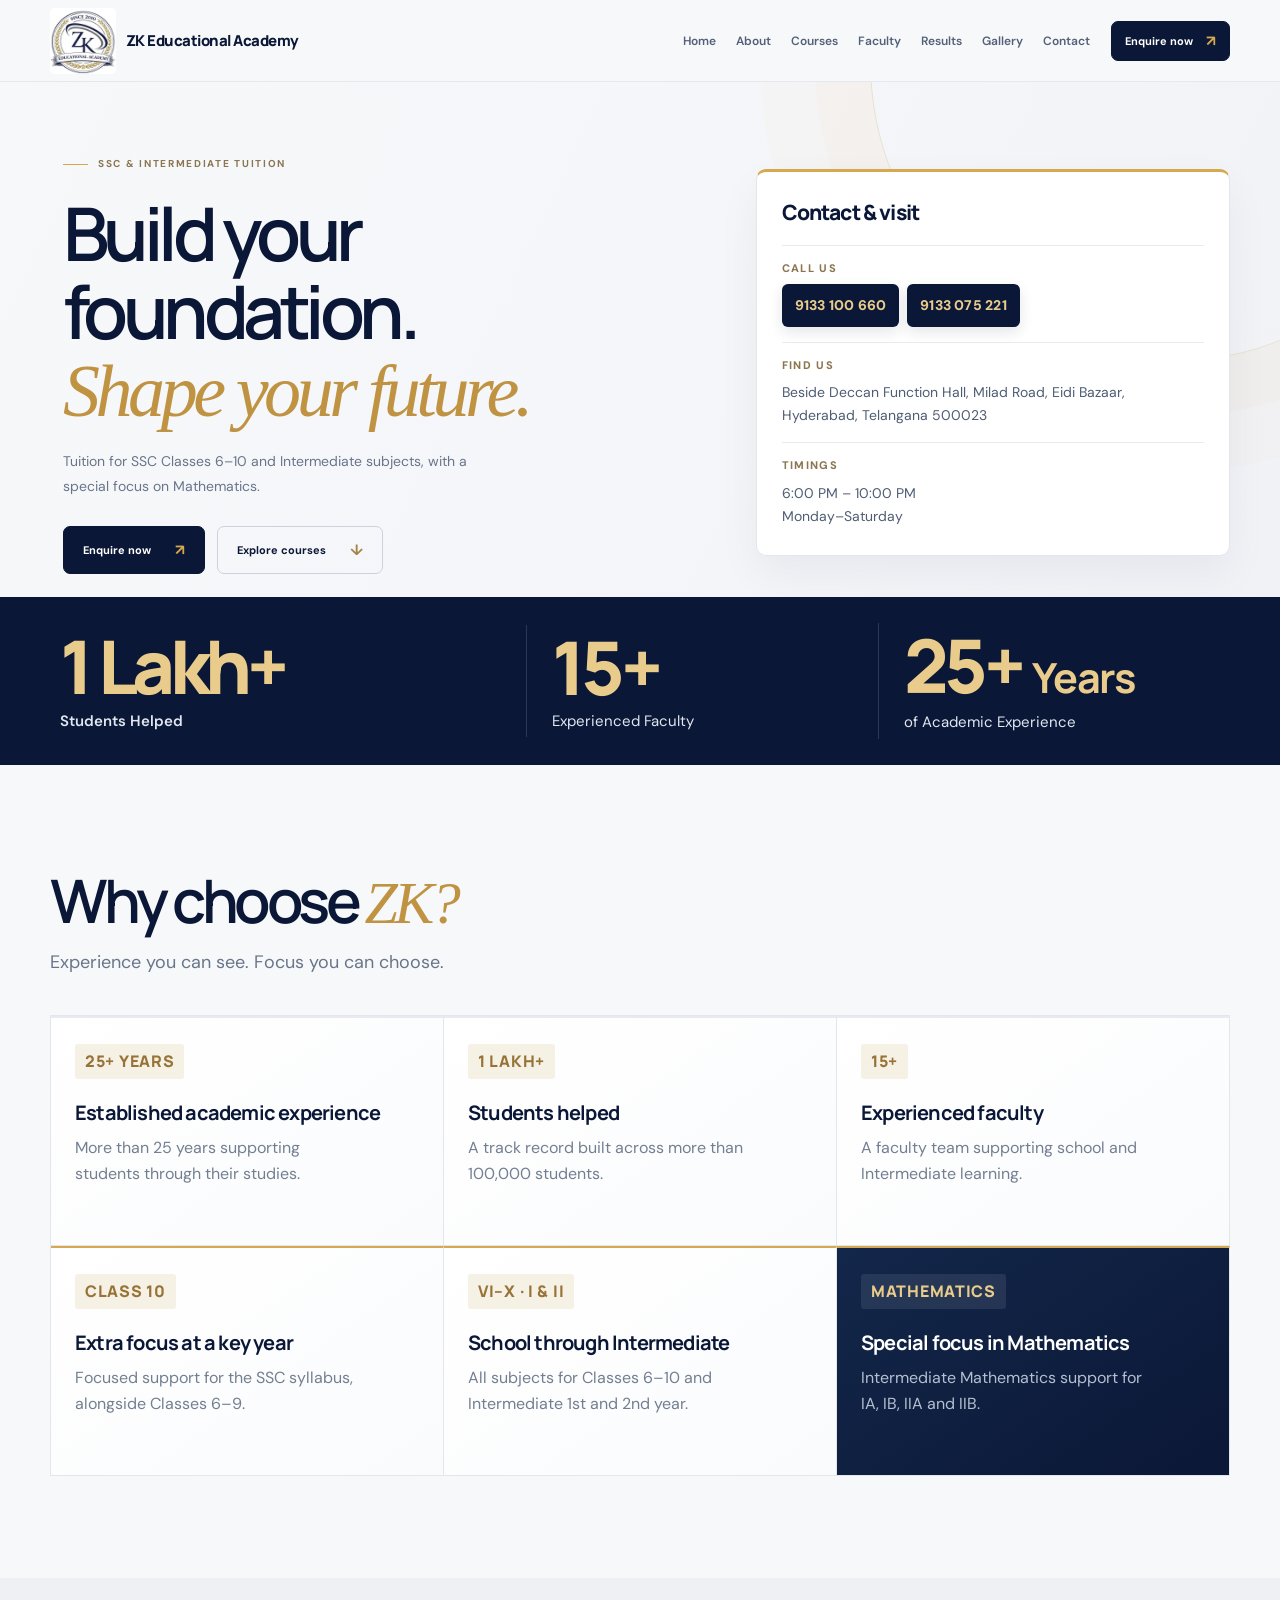
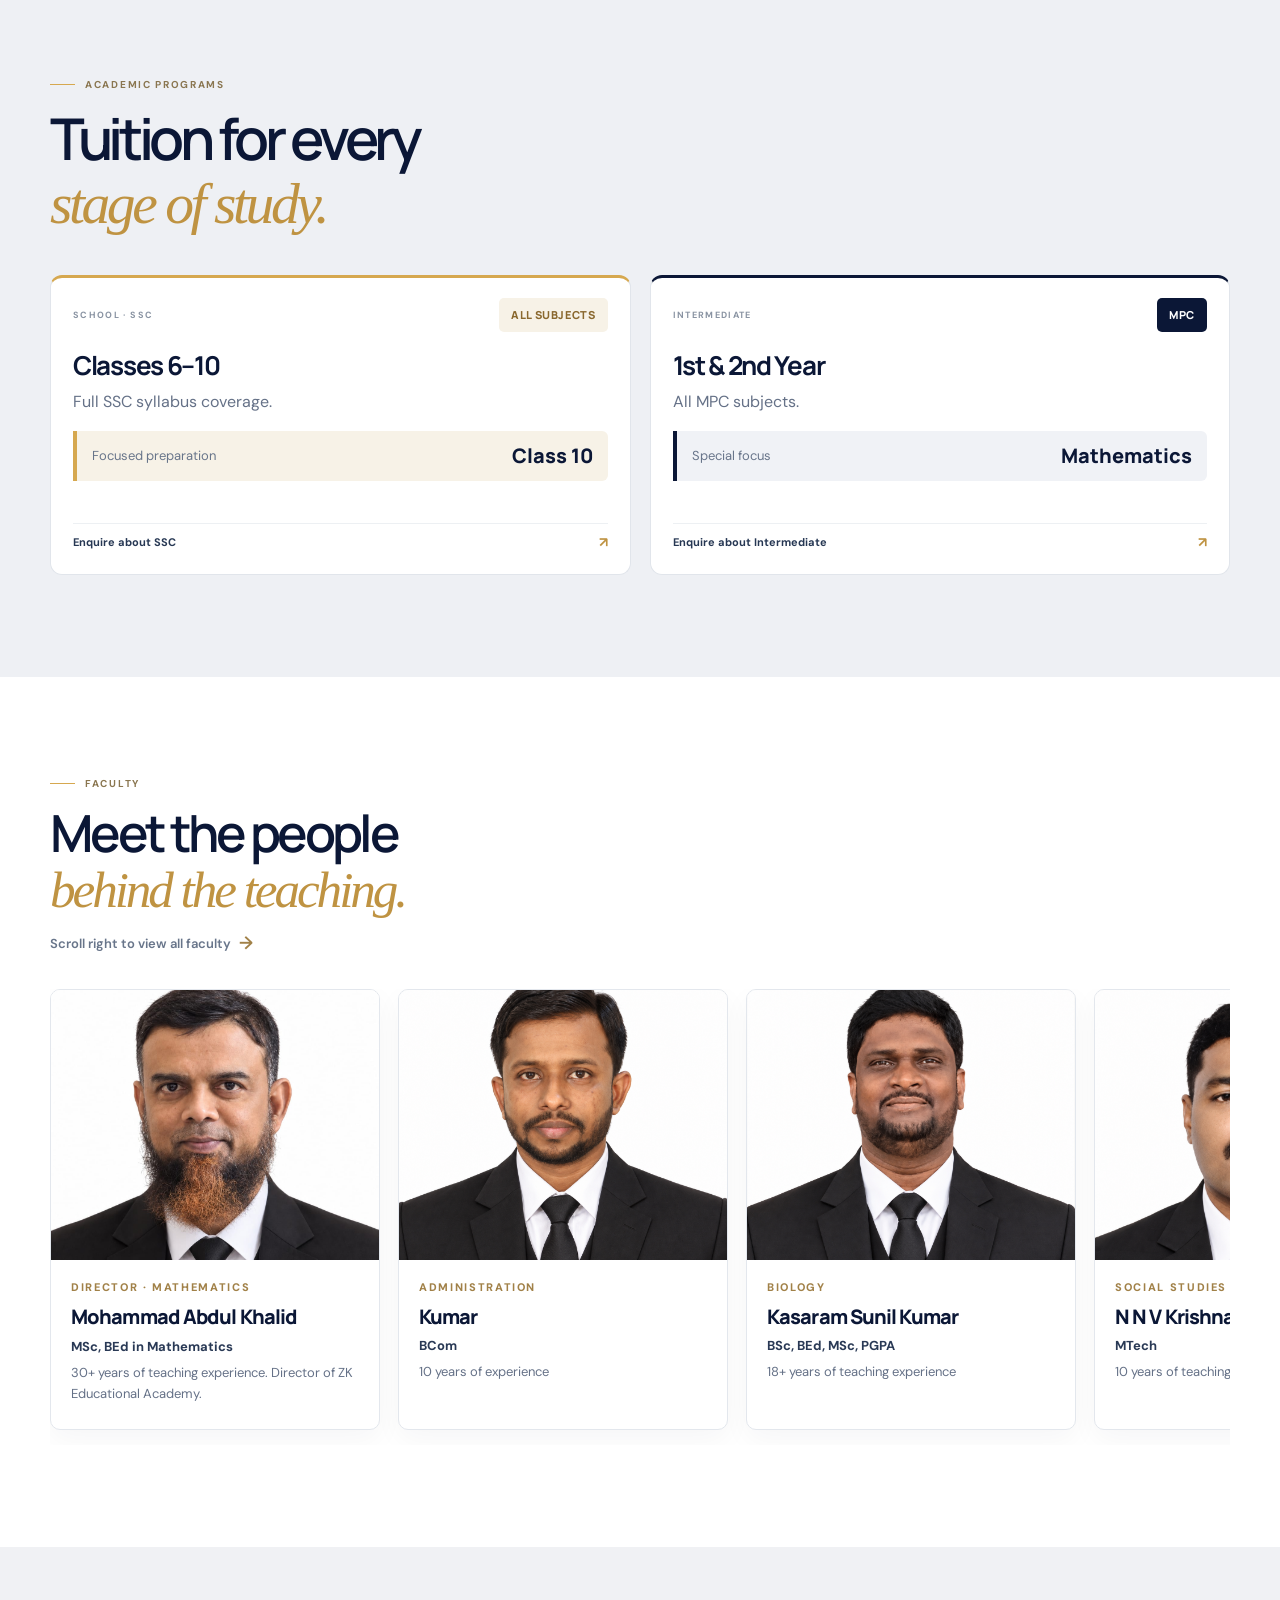
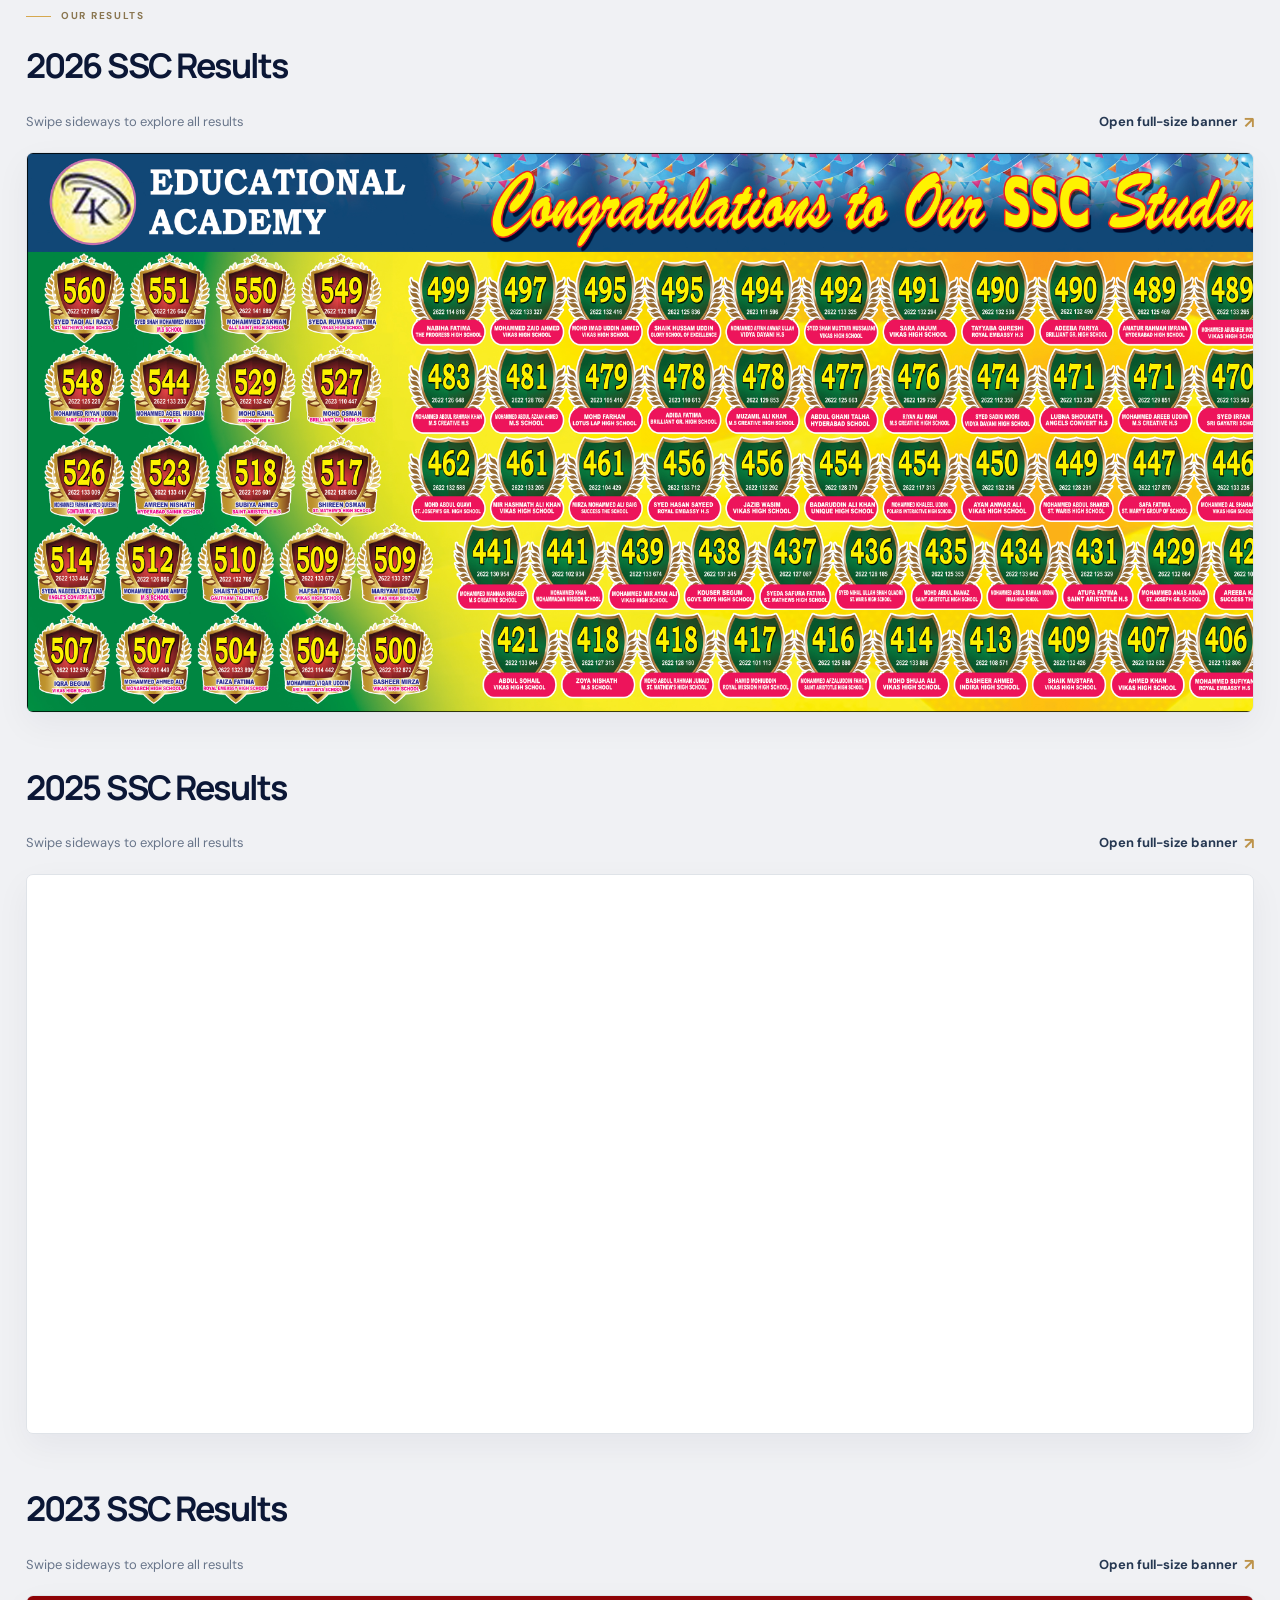
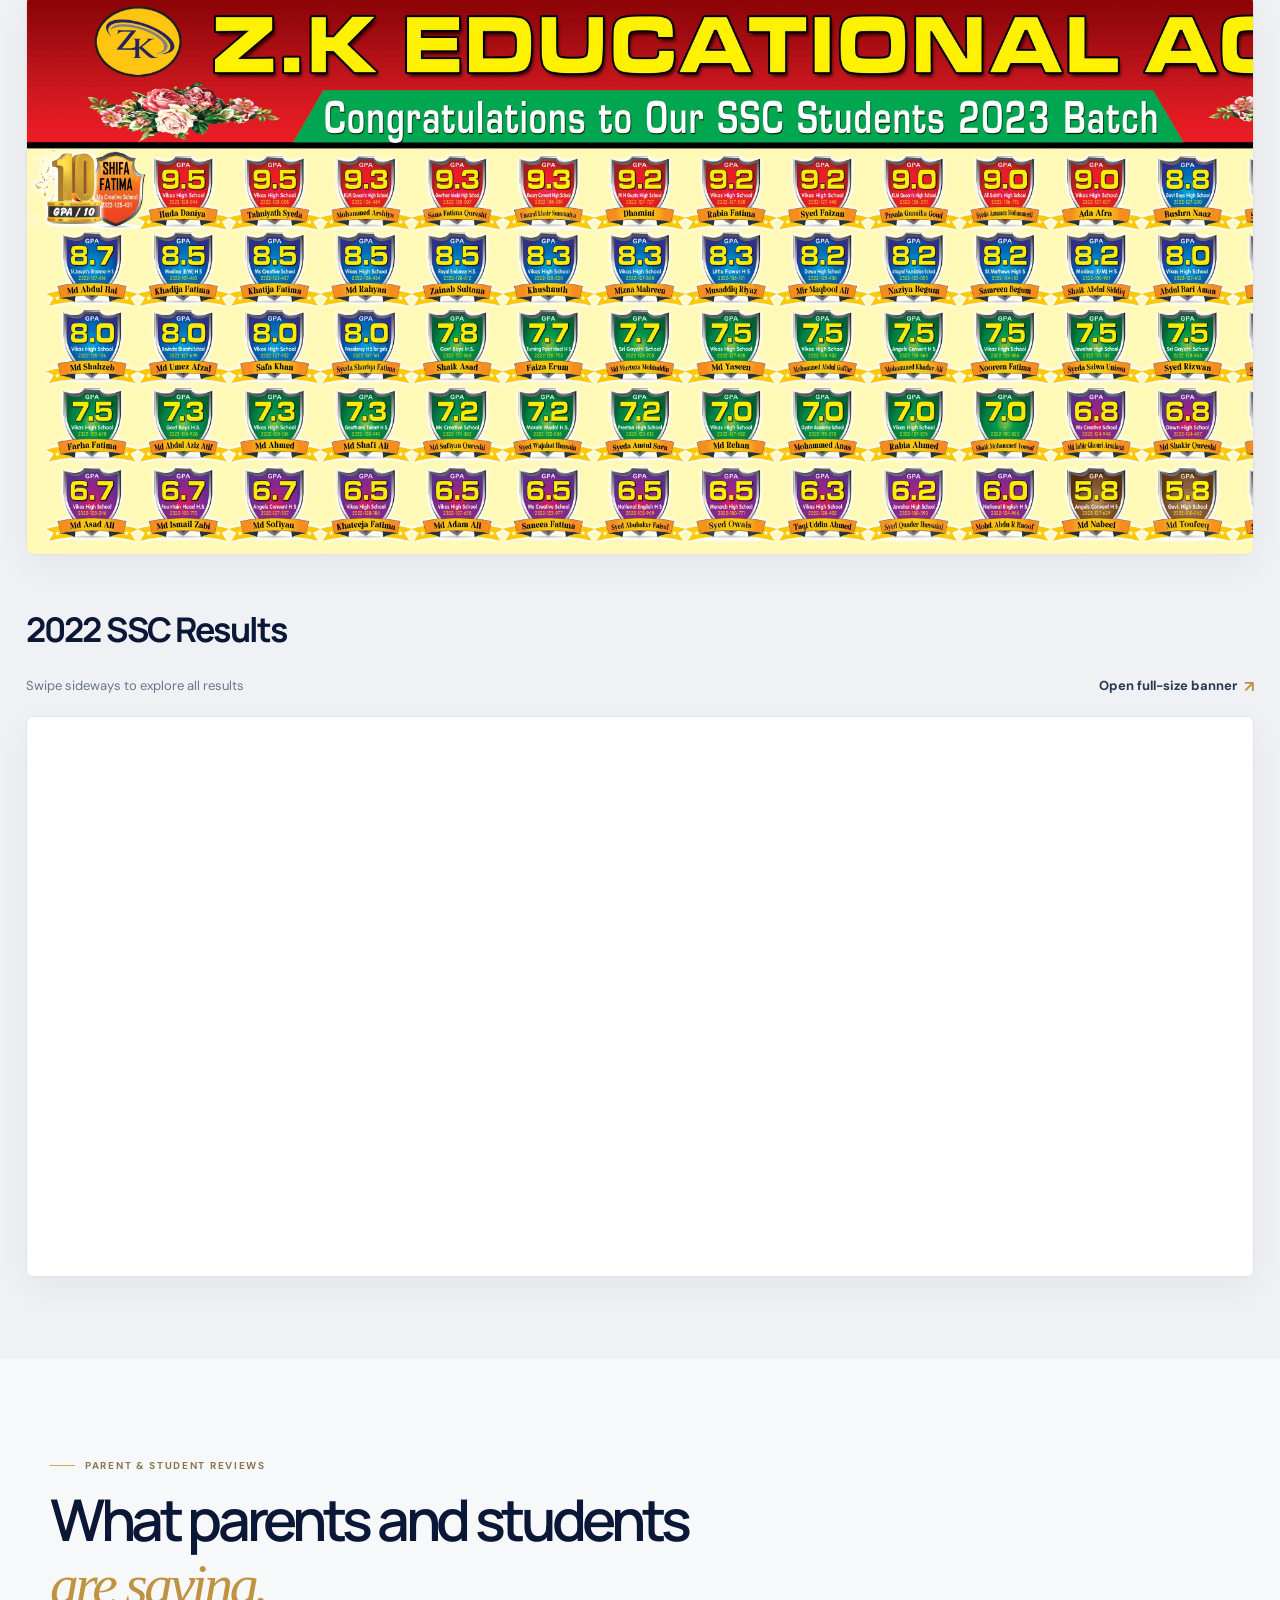
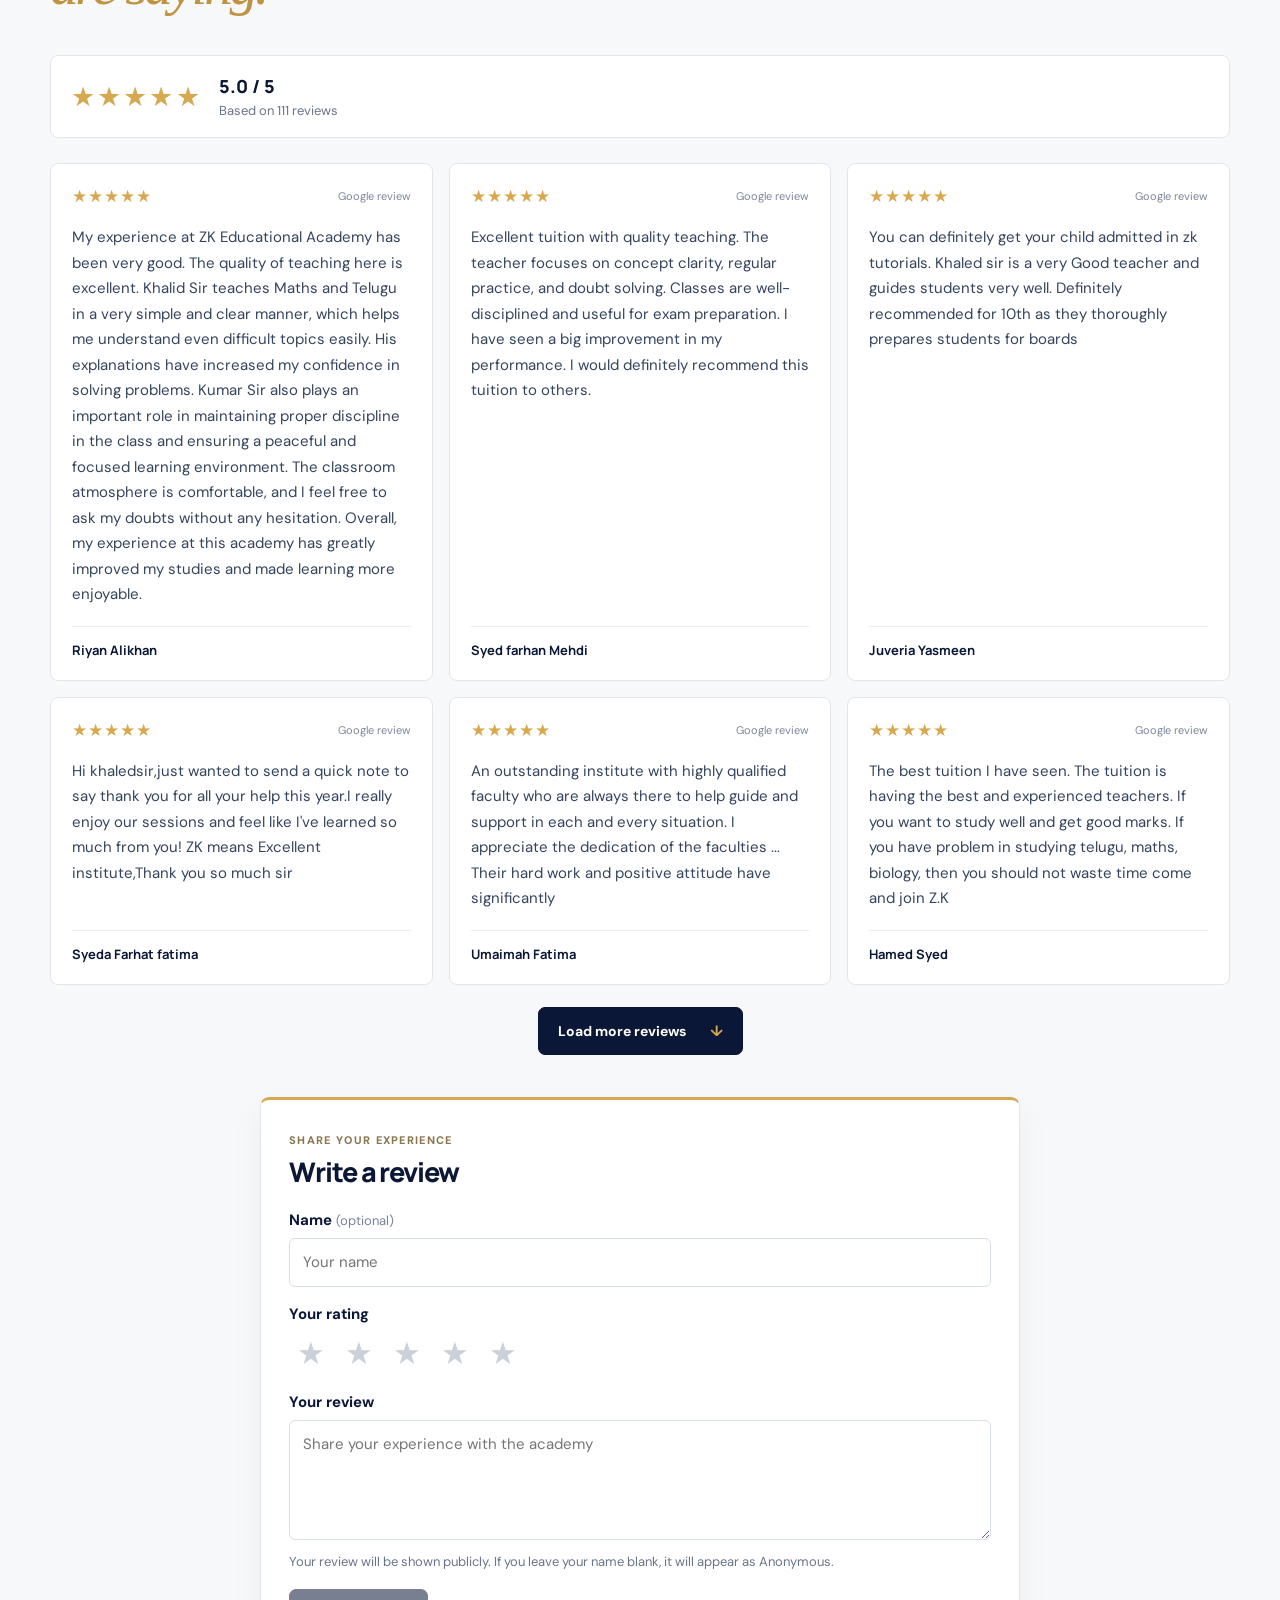
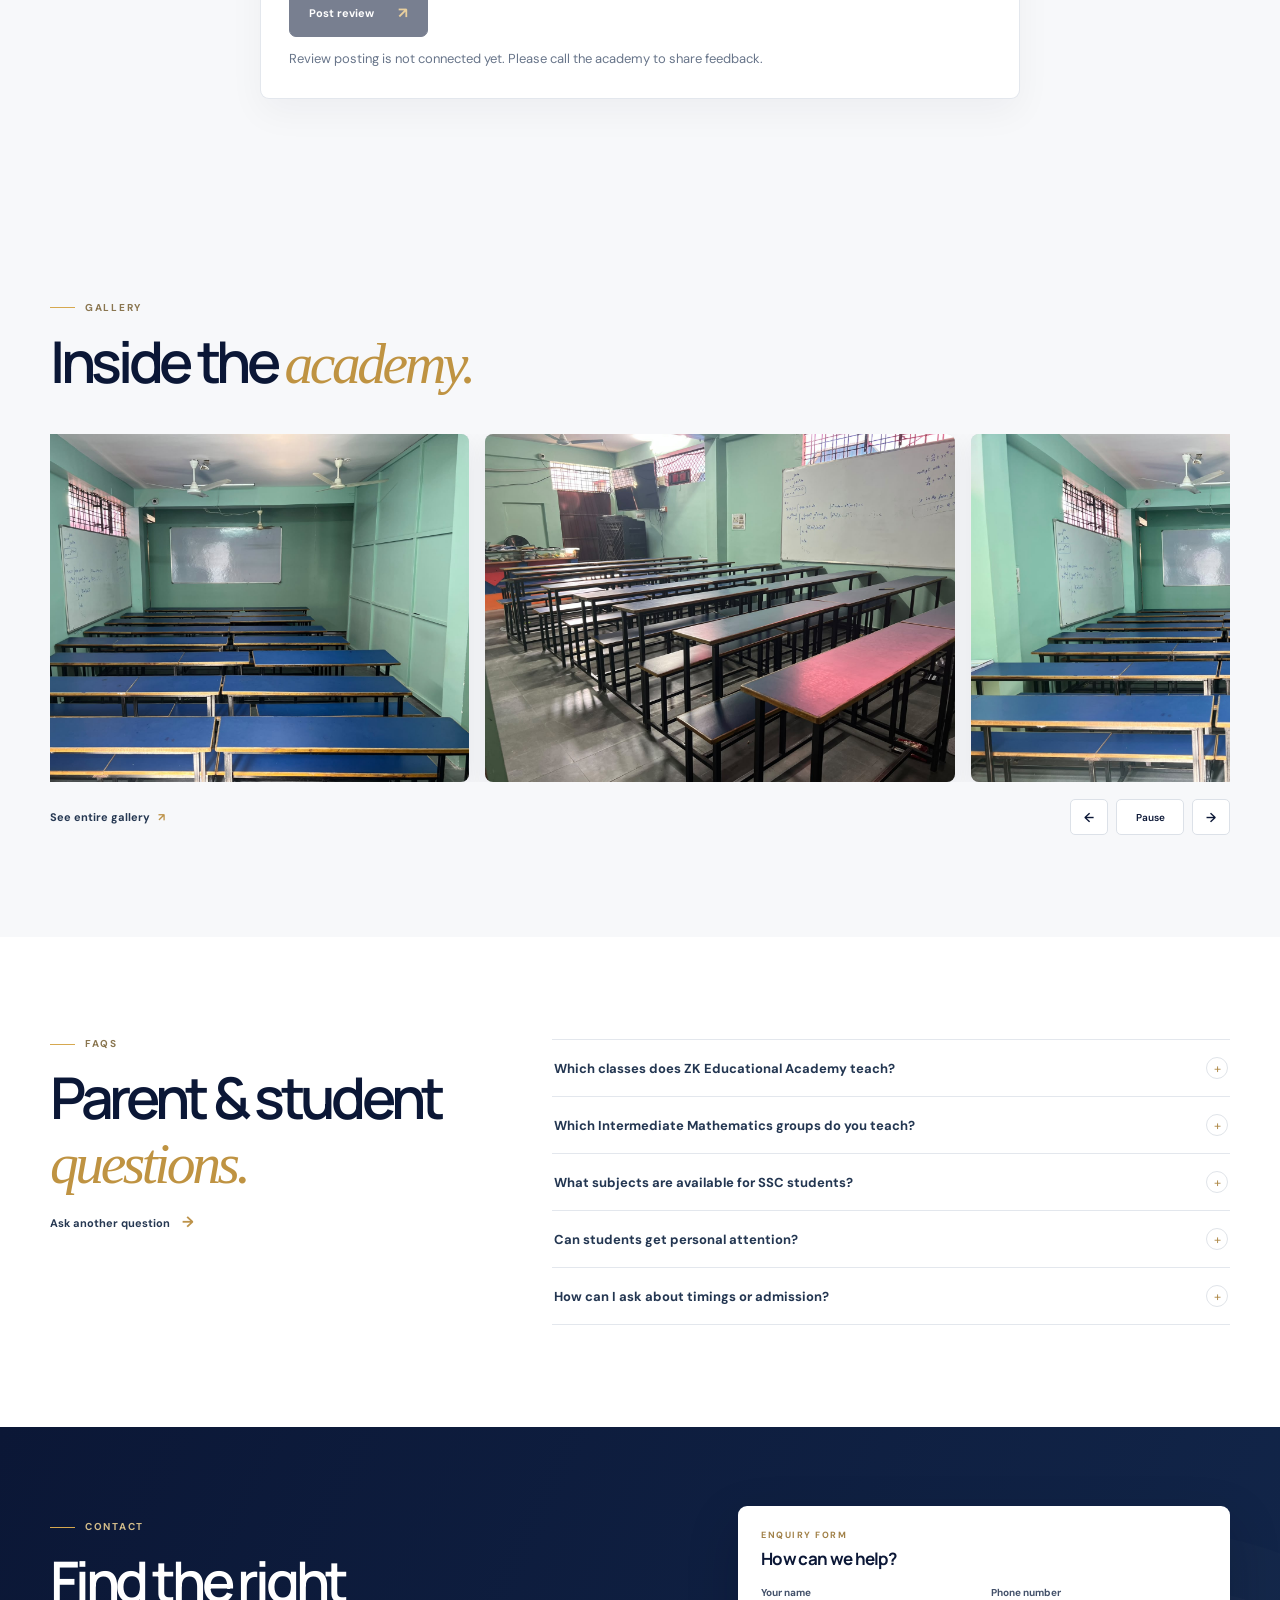
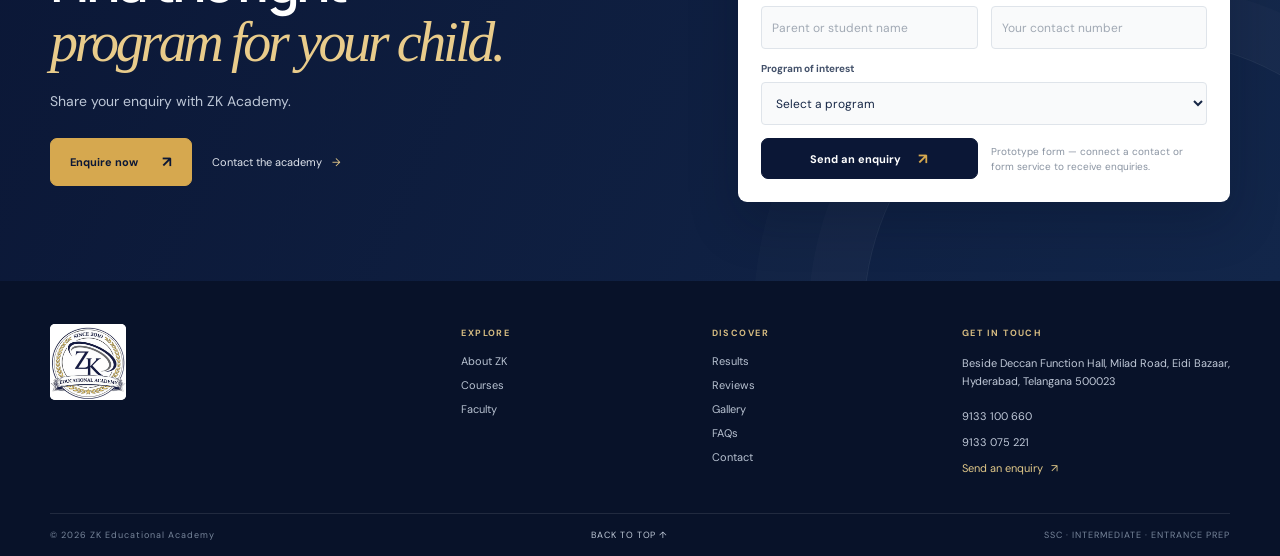
==== index.html @ 88dd303e "Add files via upload" ====
﻿<!doctype html>
<html lang="en">
<head>
  <meta charset="utf-8">
  <meta name="viewport" content="width=device-width, initial-scale=1">
  <meta name="theme-color" content="#0b1736">
  <meta name="description" content="ZK Educational Academy offers SSC tuition for Classes 6–10 and Intermediate MPC 1st and 2nd year in Eidi Bazaar, Hyderabad. Call 9133 100 660.">
  <link rel="canonical" href="https://zkeducationalacademy.in/">
  <meta property="og:type" content="website">
  <meta property="og:url" content="https://zkeducationalacademy.in/">
  <meta property="og:title" content="ZK Educational Academy | SSC & Intermediate Tuition in Eidi Bazaar">
  <meta property="og:description" content="SSC tuition for Classes 6–10 and Intermediate MPC tuition in Eidi Bazaar, Hyderabad.">
  <title>ZK Educational Academy | SSC & Intermediate Tuition in Eidi Bazaar, Hyderabad</title>
  <script type="application/ld+json">
  {
    "@context": "https://schema.org",
    "@type": ["EducationalOrganization", "LocalBusiness"],
    "@id": "https://zkeducationalacademy.in/#academy",
    "name": "ZK Educational Academy",
    "url": "https://zkeducationalacademy.in/",
    "logo": "https://zkeducationalacademy.in/assets/zk-logo.jpeg",
    "description": "SSC tuition for Classes 6–10 and Intermediate MPC 1st and 2nd year in Eidi Bazaar, Hyderabad, with a special focus on Mathematics.",
    "telephone": "+91-9133-100-660",
    "contactPoint": [
      { "@type": "ContactPoint", "telephone": "+91-9133-100-660", "contactType": "admissions enquiries" },
      { "@type": "ContactPoint", "telephone": "+91-9133-075-221", "contactType": "admissions enquiries" }
    ],
    "address": {
      "@type": "PostalAddress",
      "streetAddress": "Beside Deccan Function Hall, Milad Road, Eidi Bazaar",
      "addressLocality": "Hyderabad",
      "addressRegion": "Telangana",
      "postalCode": "500023",
      "addressCountry": "IN"
    },
    "openingHoursSpecification": {
      "@type": "OpeningHoursSpecification",
      "dayOfWeek": ["Monday", "Tuesday", "Wednesday", "Thursday", "Friday", "Saturday"],
      "opens": "18:00",
      "closes": "22:00"
    },
    "areaServed": ["Eidi Bazaar", "Santosh Nagar", "Yakutpura", "Moghalpura", "Talab Katta", "Malakpet", "Saidabad", "Moosarambagh"]
  }
  </script>
  <link rel="preconnect" href="https://fonts.googleapis.com">
  <link rel="preconnect" href="https://fonts.gstatic.com" crossorigin>
  <link href="https://fonts.googleapis.com/css2?family=DM+Sans:wght@400;500;600;700&family=Manrope:wght@400;500;600;700;800&display=swap" rel="stylesheet">
  <link rel="stylesheet" href="styles.css">
</head>
<body>
  <header class="site-header" id="top">
    <div class="container nav-wrap">
      <a class="brand" href="#home" aria-label="ZK Educational Academy home"><img class="brand-logo" src="assets/zk-logo.jpeg" alt=""><span class="brand-name">ZK Educational Academy</span></a>
      <button class="menu-toggle" aria-label="Open navigation" aria-expanded="false" aria-controls="main-navigation"><span></span><span></span></button>
      <nav class="main-nav" id="main-navigation" aria-label="Main navigation">
        <a href="#home">Home</a><a href="about.html">About</a><a href="#courses">Courses</a><a href="#faculty">Faculty</a><a href="#progress">Results</a><a href="#gallery">Gallery</a><a href="#contact">Contact</a>
        <a class="button button-small" href="#contact">Enquire now <span aria-hidden="true">↗</span></a>
      </nav>
    </div>
  </header>
  <main>
    <section class="hero" id="home">
      <div class="hero-orb" aria-hidden="true"></div>
      <div class="container hero-grid">
        <div class="hero-copy reveal">
          <div class="eyebrow"><span class="eyebrow-line"></span> SSC & Intermediate tuition</div>
          <h1>Build your<br>foundation.<br><em>Shape your future.</em></h1>
          <p>Tuition for SSC Classes 6–10 and Intermediate subjects, with a special focus on Mathematics.</p>
          <div class="hero-actions"><a class="button" href="#contact">Enquire now <span aria-hidden="true">↗</span></a><a class="button button-outline" href="#courses">Explore courses <span aria-hidden="true">↓</span></a></div>
        </div>
        <aside class="hero-contact-card reveal reveal-late" aria-label="Contact details, address and opening hours">
          <h2>Contact & visit</h2>
          <div class="hero-contact-group"><h3>Call us</h3><div class="hero-phone-links"><a href="tel:+919133100660">9133 100 660</a><a href="tel:+919133075221">9133 075 221</a></div></div>
          <div class="hero-contact-group"><h3>Find us</h3><p>Beside Deccan Function Hall, Milad Road, Eidi Bazaar, Hyderabad, Telangana 500023</p></div>
          <div class="hero-contact-group"><h3>Timings</h3><p>6:00 PM – 10:00 PM<br>Monday–Saturday</p></div>
        </aside>
      </div>
    </section>
    <section class="stats-strip" aria-label="ZK Educational Academy statistics"><div class="container stats-items"><div class="stat-primary"><strong>1 Lakh+</strong><p>Students Helped</p></div><div class="stat-item"><strong class="stat-value">15+</strong><p>Experienced Faculty</p></div><div class="stat-item"><strong class="stat-value">25+ <span>Years</span></strong><p>of Academic Experience</p></div></div></section>
    <section class="section why" id="about"><div class="container"><div class="section-heading reveal"><div><h2>Why choose <em>ZK?</em></h2><p>Experience you can see. Focus you can choose.</p></div></div><div class="feature-grid">
      <article class="feature-card reveal"><span class="feature-proof">25+ YEARS</span><h3>Established academic experience</h3><p>More than 25 years supporting students through their studies.</p></article>
      <article class="feature-card reveal"><span class="feature-proof">1 LAKH+</span><h3>Students helped</h3><p>A track record built across more than 100,000 students.</p></article>
      <article class="feature-card reveal"><span class="feature-proof">15+</span><h3>Experienced faculty</h3><p>A faculty team supporting school and Intermediate learning.</p></article>
      <article class="feature-card reveal"><span class="feature-proof">CLASS 10</span><h3>Extra focus at a key year</h3><p>Focused support for the SSC syllabus, alongside Classes 6–9.</p></article>
      <article class="feature-card reveal"><span class="feature-proof">VI–X · I & II</span><h3>School through Intermediate</h3><p>All subjects for Classes 6–10 and Intermediate 1st and 2nd year.</p></article>
      <article class="feature-card feature-card-dark reveal"><span class="feature-proof">MATHEMATICS</span><h3>Special focus in Mathematics</h3><p>Intermediate Mathematics support for IA, IB, IIA and IIB.</p></article>
    </div></div></section>
    <section class="section courses" id="courses"><div class="container"><div class="section-heading reveal"><div><div class="eyebrow"><span class="eyebrow-line"></span> Academic Programs</div><h2>Tuition for every<br><em>stage of study.</em></h2></div></div><div class="course-grid">
      <article class="course-card course-school reveal"><div class="course-top"><span class="course-kicker">SCHOOL · SSC</span><span class="course-range-badge">ALL SUBJECTS</span></div><div class="course-info"><h3>Classes 6–10</h3><p>Full SSC syllabus coverage.</p><div class="course-emphasis"><span>Focused preparation</span><strong>Class 10</strong></div><a href="#contact" class="course-link">Enquire about SSC <span>↗</span></a></div></article>
      <article class="course-card course-inter reveal"><div class="course-top"><span class="course-kicker">INTERMEDIATE</span><span class="course-range-badge">MPC</span></div><div class="course-info"><h3>1st & 2nd Year</h3><p>All MPC subjects.</p><div class="course-emphasis math-emphasis"><span>Special focus</span><strong>Mathematics</strong></div><a href="#contact" class="course-link">Enquire about Intermediate <span>↗</span></a></div></article>
    </div></div></section>
    <section class="section faculty" id="faculty"><div class="container"><div class="faculty-heading reveal"><div class="eyebrow"><span class="eyebrow-line"></span> Faculty</div><h2>Meet the people<br><em>behind the teaching.</em></h2><p class="faculty-scroll-hint">Scroll right to view all faculty <span aria-hidden="true">→</span></p></div><div class="faculty-cards" role="region" aria-label="Faculty profiles. Scroll horizontally to view all six profiles." tabindex="0">
      <article class="faculty-profile director-profile reveal"><div class="faculty-portrait"><img src="assets/director.jpeg" alt="Mohammad Abdul Khalid, Director of ZK Educational Academy" loading="lazy"></div><div class="faculty-profile-info"><span class="faculty-role">DIRECTOR · MATHEMATICS</span><h3>Mohammad Abdul Khalid</h3><p class="faculty-qualification">MSc, BEd in Mathematics</p><p>30+ years of teaching experience. Director of ZK Educational Academy.</p></div></article>
      <article class="faculty-profile faculty-member reveal"><div class="faculty-portrait"><img src="assets/kumarhd.png" alt="Kumar, Administration" loading="lazy"></div><div class="faculty-profile-info"><span class="faculty-role">ADMINISTRATION</span><h3>Kumar</h3><p class="faculty-qualification">BCom</p><p>10 years of experience</p></div></article>
      <article class="faculty-profile faculty-member reveal"><div class="faculty-portrait"><img src="assets/sunilhd.png" alt="Kasaram Sunil Kumar, Biology faculty" loading="lazy"></div><div class="faculty-profile-info"><span class="faculty-role">BIOLOGY</span><h3>Kasaram Sunil Kumar</h3><p class="faculty-qualification">BSc, BEd, MSc, PGPA</p><p>18+ years of teaching experience</p></div></article>
      <article class="faculty-profile faculty-member reveal"><div class="faculty-portrait"><img src="assets/krishhd.png" alt="N N V Krishnamraju, Social Studies faculty" loading="lazy"></div><div class="faculty-profile-info"><span class="faculty-role">SOCIAL STUDIES</span><h3>N N V Krishnamraju</h3><p class="faculty-qualification">MTech</p><p>10 years of teaching experience</p></div></article>
      <article class="faculty-profile faculty-member reveal"><div class="faculty-portrait"><img src="assets/samihd.png" alt="Mohammad Sami, Physics faculty at ZK Educational Academy" loading="lazy"></div><div class="faculty-profile-info"><span class="faculty-role">PHYSICS</span><h3>Mohammad Sami</h3><p class="faculty-qualification">B.E. Mechanical, B.Ed</p><p>11 years of teaching experience</p></div></article>
      <article class="faculty-profile faculty-member reveal"><div class="faculty-portrait"><img src="assets/raheemhd.png" alt="Mohd Raheem Uddin, Hindi faculty at ZK Educational Academy" loading="lazy"></div><div class="faculty-profile-info"><span class="faculty-role">HINDI</span><h3>Mohd Raheem Uddin</h3><p class="faculty-qualification">M.A., B.Ed</p><p>20 years of teaching experience</p></div></article>
    </div></div></section>
    <section class="results-section" id="progress"><div class="container results-container"><div class="results-heading reveal"><div class="eyebrow"><span class="eyebrow-line"></span> Our results</div></div><div class="results-list" id="results-list" aria-live="polite"></div></div></section>
    <section class="section reviews-section" id="reviews"><div class="container"><div class="section-heading reveal"><div><div class="eyebrow"><span class="eyebrow-line"></span> Parent & student reviews</div><h2>What parents and students<br><em>are saying.</em></h2></div></div><div class="review-summary reveal"><div class="review-summary-stars" id="review-summary-stars" aria-hidden="true">☆☆☆☆☆</div><div><strong id="review-average">Rating from published reviews</strong><span id="review-count">Feedback from our community</span></div></div><div class="review-grid" id="review-grid" aria-live="polite"></div><p class="review-empty" id="review-empty">No reviews have been posted yet.</p><button class="button review-load-more" id="review-load-more" type="button" hidden>Load more reviews <span aria-hidden="true">↓</span></button><form class="review-form" id="review-form"><div class="review-form-heading"><span>SHARE YOUR EXPERIENCE</span><h3>Write a review</h3></div><label class="review-name-label" for="review-name">Name <span>(optional)</span></label><input id="review-name" name="name" type="text" maxlength="80" autocomplete="name" placeholder="Your name"><fieldset class="review-rating-fieldset"><legend>Your rating</legend><div class="review-rating-choices"><label><input type="radio" name="rating" value="5" required><span aria-label="5 stars">★</span></label><label><input type="radio" name="rating" value="4"><span aria-label="4 stars">★</span></label><label><input type="radio" name="rating" value="3"><span aria-label="3 stars">★</span></label><label><input type="radio" name="rating" value="2"><span aria-label="2 stars">★</span></label><label><input type="radio" name="rating" value="1"><span aria-label="1 star">★</span></label></div></fieldset><label class="review-name-label" for="review-text">Your review</label><textarea id="review-text" name="text" rows="4" minlength="20" maxlength="1000" placeholder="Share your experience with the academy" required></textarea><label class="review-honeypot" aria-hidden="true">Leave this field empty<input name="website" tabindex="-1" autocomplete="off"></label><p class="review-privacy-note">Your review will be shown publicly. If you leave your name blank, it will appear as Anonymous.</p><button class="button review-submit" id="review-submit" type="submit" disabled>Post review <span aria-hidden="true">↗</span></button><p class="review-form-status" id="review-form-status" role="status" aria-live="polite">Review posting will be available after the site’s review storage is connected.</p></form></div></section>
    <section class="section gallery" id="gallery"><div class="container"><div class="section-heading reveal"><div><div class="eyebrow"><span class="eyebrow-line"></span> Gallery</div><h2>Inside the <em>academy.</em></h2></div></div>
      <div class="classroom-carousel reveal" role="region" aria-roledescription="carousel" aria-label="ZK Academy classroom photographs">
        <div class="carousel-viewport" role="group" tabindex="0" aria-label="Classroom photos. Use the arrow buttons or swipe to browse.">
          <div class="carousel-track" id="classroom-carousel-track"></div>
        </div>
        <div class="carousel-controls"><a class="carousel-gallery-link" href="gallery.html">See entire gallery <span aria-hidden="true">↗</span></a><div><button type="button" data-carousel-prev aria-label="Scroll classroom photos backward">←</button><button type="button" data-carousel-toggle aria-pressed="false">Pause</button><button type="button" data-carousel-next aria-label="Scroll classroom photos forward">→</button></div></div>
      </div>
    </div></section>
    <section class="section faq" id="faq"><div class="container faq-layout"><div class="faq-intro reveal"><div class="eyebrow"><span class="eyebrow-line"></span> FAQs</div><h2>Parent & student<br><em>questions.</em></h2><a href="#contact" class="text-link">Ask another question <span>→</span></a></div><div class="faq-list reveal">
      <details><summary>Which classes does ZK Educational Academy teach?<span>+</span></summary><p>The academy offers SSC tuition for Classes 6–10, and Intermediate Mathematics IA, IB, IIA and IIB. SSC Regular and Private tuition are available across subjects.</p></details>
      <details><summary>Which Intermediate Mathematics groups do you teach?<span>+</span></summary><p>Mathematics tuition is available for IA, IB, IIA and IIB.</p></details>
      <details><summary>What subjects are available for SSC students?<span>+</span></summary><p>SSC tuition is offered for all subjects. Ask the academy about the subjects, class groups and current availability.</p></details>
      <details><summary>Can students get personal attention?<span>+</span></summary><p>The academy emphasizes a student-focused environment. Contact the academy to discuss a student's needs.</p></details>
      <details><summary>How can I ask about timings or admission?<span>+</span></summary><p>Use the enquiry form below to share the class or program you are interested in. The academy can follow up with current timings and admission details.</p></details>
    </div></div></section>
    <section class="contact-cta" id="contact"><div class="container contact-layout"><div class="contact-copy reveal"><div class="eyebrow eyebrow-light"><span class="eyebrow-line"></span> Contact</div><h2>Find the right<br><em>program for your child.</em></h2><p>Share your enquiry with ZK Academy.</p><div class="contact-actions"><a class="button button-gold" href="#enquiry">Enquire now <span>↗</span></a><a class="contact-direct" href="#enquiry">Contact the academy <span>→</span></a></div></div><form class="contact-form reveal" id="enquiry"><div class="form-heading"><span>ENQUIRY FORM</span><strong>How can we help?</strong></div><label>Your name<input type="text" name="name" autocomplete="name" placeholder="Parent or student name" required></label><label>Phone number<input type="tel" name="phone" autocomplete="tel" placeholder="Your contact number" required></label><label>Program of interest<select name="program" required><option value="" disabled selected>Select a program</option><option>SSC Classes 6–10</option><option>SSC Regular / Private</option><option>Intermediate Mathematics IA–IIB</option></select></label><button type="submit" class="button form-button">Send an enquiry <span>↗</span></button><p class="form-note" aria-live="polite">Prototype form — connect a contact or form service to receive enquiries.</p></form></div></section>
  </main>
  <footer class="footer"><div class="container footer-main"><div><a class="brand brand-light" href="#home" aria-label="ZK Educational Academy home"><img class="brand-logo" src="assets/zk-logo.jpeg" alt="ZK Educational Academy"></a></div><div class="footer-column"><span>EXPLORE</span><a href="about.html">About ZK</a><a href="#courses">Courses</a><a href="#faculty">Faculty</a></div><div class="footer-column"><span>DISCOVER</span><a href="#progress">Results</a><a href="#reviews">Reviews</a><a href="#gallery">Gallery</a><a href="#faq">FAQs</a><a href="#contact">Contact</a></div><div class="footer-column footer-contact"><span>GET IN TOUCH</span><p class="footer-address">Beside Deccan Function Hall, Milad Road, Eidi Bazaar, Hyderabad, Telangana 500023</p><a href="tel:+919133100660">9133 100 660</a><a href="tel:+919133075221">9133 075 221</a><a href="#contact">Send an enquiry <span>↗</span></a></div></div><div class="container footer-bottom"><span>© <span id="year"></span> ZK Educational Academy</span><a href="#top">BACK TO TOP ↑</a><span>SSC · INTERMEDIATE · ENTRANCE PREP</span></div></footer>
  <script src="reviews.js"></script>
  <script src="script.js"></script>
</body>
</html>
---- styles.css ----
:root{--navy:#0b1736;--navy-2:#13274a;--ink:#182847;--muted:#68758a;--gold:#d6a84f;--gold-light:#e9cc8b;--paper:#f7f8fa;--white:#fff;--line:#e3e7ed;--display:'Manrope',sans-serif;--body:'DM Sans',sans-serif;--wrap:1180px}*{box-sizing:border-box}html{scroll-behavior:smooth;scroll-padding-top:92px}body{margin:0;color:var(--ink);background:var(--paper);font-family:var(--body);-webkit-font-smoothing:antialiased}a{color:inherit;text-decoration:none}img{display:block;max-width:100%}.container{width:min(var(--wrap),calc(100% - 68px));margin:auto}.announcement{background:var(--navy);color:#c7d1e2;font-size:10px;letter-spacing:.035em}.announcement-inner{height:35px;display:flex;justify-content:space-between;align-items:center}.announcement a{color:var(--gold-light);font-weight:700}.announcement a span{padding-left:6px}.site-header{height:82px;position:sticky;top:0;z-index:20;background:#f7f8faee;backdrop-filter:blur(15px);border-bottom:1px solid #dfe4ebc9;transition:box-shadow .25s}.site-header.scrolled{box-shadow:0 7px 24px #0b17360d}.nav-wrap{height:100%;display:flex;align-items:center;justify-content:space-between}.brand{display:inline-flex;align-items:center;gap:10px;flex-shrink:0}.brand-mark{height:40px;width:40px;border-radius:13px;background:var(--navy);color:white;display:grid;place-content:center;font:800 15px var(--display);letter-spacing:-.09em;box-shadow:0 5px 12px #0b173624}.brand-mark span{color:var(--gold);display:inline}.brand-copy{display:flex;flex-direction:column;gap:2px}.brand-copy strong{font:800 13px var(--display);letter-spacing:-.035em;color:var(--navy)}.brand-copy small{font-size:8px;font-weight:700;letter-spacing:.26em;color:#7f899b}.main-nav{display:flex;align-items:center;gap:20px;font-size:10px;font-weight:600;color:#526078}.main-nav>a:not(.button){transition:color .2s}.main-nav>a:not(.button):hover{color:var(--gold)}.button{min-height:48px;padding:0 19px;display:inline-flex;align-items:center;justify-content:center;gap:24px;background:var(--navy);color:#fff;font:700 11px var(--body);border:1px solid var(--navy);border-radius:7px;transition:transform .2s,background .2s,box-shadow .2s}.button:hover{transform:translateY(-2px);background:#172c50;box-shadow:0 8px 22px #0b173626}.button span{font-size:15px;color:var(--gold)}.button-small{min-height:40px;padding:0 13px;gap:13px;margin-left:1px;font-size:10px}.menu-toggle{display:none}.hero{position:relative;overflow:hidden;padding:69px 0 23px;background:linear-gradient(115deg,#f7f8fa 0%,#f5f6f9 51%,#f0f2f6 100%)}.hero-orb{position:absolute;width:600px;height:600px;border-radius:50%;right:-190px;top:-320px;border:1px solid #e9e2cf;box-shadow:0 0 0 55px #d6a84f08,0 0 0 110px #d6a84f05}.hero-grid{position:relative;display:grid;grid-template-columns:.92fr 1.08fr;gap:58px;align-items:center}.hero-copy{padding:8px 0 0 13px}.eyebrow{display:flex;align-items:center;gap:10px;font-size:9px;line-height:1;text-transform:uppercase;letter-spacing:.17em;font-weight:700;color:#8a7650}.eyebrow-line{height:1px;width:25px;background:var(--gold)}.hero h1,.section h2,.contact-copy h2{font:600 clamp(47px,5.3vw,69px)/1.05 var(--display);letter-spacing:-.075em;color:var(--navy)}.hero h1{margin:25px 0 18px}.hero h1 em,.section h2 em,.contact-copy h2 em{font-family:Georgia,serif;font-weight:400;color:#bf9342;letter-spacing:-.06em}.hero-copy>p{max-width:435px;color:#69758a;font-size:13px;line-height:1.9;margin:0}.hero-actions{display:flex;align-items:center;gap:12px;margin-top:28px}.button-outline{color:var(--navy);background:transparent;border-color:#cbd2dc}.button-outline span{color:#a4854e}.button-outline:hover{color:white;border-color:var(--navy)}.hero-footnote{display:flex;align-items:center;gap:10px;margin-top:41px;color:#788297;font-size:10px}.mini-star{color:var(--gold);font-size:16px}.hero-image-wrap{position:relative;height:485px;border-radius:13px;overflow:hidden;background:#c4c9bd;box-shadow:0 22px 55px #0b17361a}.hero-image{width:100%;height:100%;object-fit:cover;object-position:center 51%;transition:transform .65s cubic-bezier(.2,.65,.3,1)}.hero-image-wrap:hover .hero-image,.experience-visual:hover img,.gallery-main:hover img{transform:scale(1.035)}.image-overlay{position:absolute;inset:0;background:linear-gradient(180deg,#0b173607 45%,#0b17366e 100%)}.image-tag{position:absolute;bottom:21px;left:21px;color:white;display:flex;align-items:center;gap:9px;font-size:10px;font-weight:600}.tag-dot{width:7px;height:7px;background:var(--gold);border-radius:50%;box-shadow:0 0 0 4px #d6a84f35}.hero-image-index{position:absolute;top:19px;left:20px;display:flex;flex-direction:column;color:white;font:800 18px var(--display);letter-spacing:-.05em}.hero-image-index span{font:600 7px var(--body);letter-spacing:.19em;margin-top:3px}.hero-bottom{display:flex;align-items:center;gap:16px;margin-top:35px;color:#8b94a2;font-size:8px;letter-spacing:.15em;font-weight:700}.hero-bottom-line{height:1px;width:50px;background:#c6ccd3}.hero-bottom a{color:#46556c;letter-spacing:0;font-size:9px}.hero-bottom a span{color:var(--gold);padding-left:7px;font-size:12px}.trust-strip{background:var(--white);border-top:1px solid #e8ebf0;border-bottom:1px solid #e8ebf0}.trust-items{display:grid;grid-template-columns:repeat(4,1fr);padding:22px 0}.trust-items>div{display:flex;align-items:center;gap:13px;padding:0 22px;border-right:1px solid var(--line)}.trust-items>div:first-child{padding-left:9px}.trust-items>div:last-child{border:0}.trust-icon{width:34px;height:34px;border-radius:10px;display:grid;place-items:center;background:#f7f2e7;color:#b78e44;font-size:16px}.trust-items p{display:flex;flex-direction:column;gap:4px;margin:0}.trust-items strong{font-size:10px;color:var(--navy)}.trust-items small{font-size:9px;color:#8690a0}.section{padding:102px 0}.section-heading{display:flex;align-items:flex-end;justify-content:space-between;gap:30px;margin-bottom:39px}.section h2{font-size:clamp(36px,4vw,51px);margin:17px 0 0;line-height:1.1}.section-heading>p,.experience-head>p{font-size:12px;line-height:1.9;color:var(--muted);max-width:340px;margin:0 0 5px}.why{background:var(--paper)}.feature-grid{display:grid;grid-template-columns:repeat(3,1fr);border-top:1px solid var(--line);border-left:1px solid var(--line)}.feature-card{min-height:205px;padding:22px 23px 20px;background:white;border-right:1px solid var(--line);border-bottom:1px solid var(--line);position:relative;transition:transform .25s,box-shadow .25s;z-index:0}.feature-card:hover{transform:translateY(-4px);box-shadow:0 15px 30px #0b173610;z-index:1}.feature-number{position:absolute;top:20px;right:21px;font-size:8px;font-weight:700;letter-spacing:.12em;color:#a5adba}.feature-symbol{font-size:21px;color:var(--gold)}.feature-card h3{font:700 15px var(--display);letter-spacing:-.04em;color:var(--navy);margin:22px 0 8px}.feature-card p{font-size:10px;line-height:1.8;color:#737f91;margin:0;max-width:255px}.feature-card-dark{background:var(--navy)}.feature-card-dark h3{color:white}.feature-card-dark p{color:#b4bfd0}.feature-card-dark .feature-number{color:#8a9ab7}.courses{background:#eef0f4}.course-grid{display:grid;grid-template-columns:1fr 1fr;gap:19px}.course-card{background:#fff;border:1px solid #e1e5eb;border-radius:10px;overflow:hidden;display:grid;grid-template-columns:.91fr 1.09fr;min-height:280px;transition:transform .25s,box-shadow .25s}.course-card:hover{transform:translateY(-4px);box-shadow:0 17px 33px #0b173613}.course-top{grid-column:1/-1;display:flex;align-items:center;justify-content:space-between;padding:15px 18px 0}.course-kicker{font-size:8px;letter-spacing:.15em;color:#8993a2;font-weight:700}.course-icon{font-size:9px;font-weight:700;color:#b18a48}.course-art{position:relative;margin:13px 0 18px 18px;min-height:186px;border-radius:6px;overflow:hidden;display:flex;align-items:center;justify-content:center}.school-art{background:#e8ebf0}.school-art>span{font:700 56px var(--display);letter-spacing:-.09em;color:#142746;z-index:1}.school-art i{position:absolute;height:1px;width:140%;left:-20%;background:#c8d0dc;transform:rotate(-34deg)}.school-art i:nth-of-type(1){top:37%}.school-art i:nth-of-type(2){top:54%;transform:rotate(27deg);background:#d9bd87}.school-art i:nth-of-type(3){top:72%;transform:rotate(-9deg)}.inter-art{background:#0d1c3c;color:#fff;flex-direction:column;gap:1px}.inter-art>span{font:italic 72px Georgia,serif;color:var(--gold-light);line-height:1}.inter-art small{font-size:7px;letter-spacing:.25em;color:#d8deea}.inter-art i{position:absolute;width:70px;height:70px;border:1px solid #d6a84f45;border-radius:50%;top:22px;right:22px}.inter-art i:last-child{width:120px;height:120px;top:auto;right:auto;bottom:-78px;left:18px}.course-info{padding:25px 20px 18px;display:flex;flex-direction:column}.course-info h3{font:700 17px var(--display);letter-spacing:-.05em;margin:0 0 7px;color:var(--navy)}.course-info>p{font-size:10px;line-height:1.7;color:#788397;margin:0;max-width:250px}.class-pills{display:flex;flex-wrap:wrap;gap:5px;margin:14px 0}.class-pills span{font-size:8px;padding:6px 8px;border:1px solid #e2e6eb;border-radius:3px;color:#58667e}.course-link{display:flex;justify-content:space-between;align-items:center;margin-top:auto;padding-top:12px;border-top:1px solid #edf0f3;font-size:9px;font-weight:700;color:#263753}.course-link span{font-size:14px;color:#bf9342}.course-note{display:flex;justify-content:space-between;gap:20px;padding:18px 2px 0;color:#727e91;font-size:9px;line-height:1.6}.course-note a{color:#253955;font-weight:700;white-space:nowrap}.course-note a span{color:#bf9342;margin-left:5px}.faculty{background:white}.faculty-layout{display:grid;grid-template-columns:.84fr 1.16fr;gap:85px;align-items:center}.faculty-intro h2{margin-bottom:18px}.faculty-intro>p{font-size:12px;line-height:1.9;color:var(--muted);max-width:365px;margin:0 0 25px}.text-link{font-size:10px;font-weight:700;color:#263852}.text-link span{font-size:15px;color:#bd934a;margin-left:9px;transition:margin .2s}.text-link:hover span{margin-left:14px}.faculty-feature{display:grid;grid-template-columns:.88fr 1.12fr;min-height:270px;border:1px solid var(--line);border-radius:9px;overflow:hidden;background:#f9fafb}.faculty-photo{position:relative;overflow:hidden;min-height:270px}.faculty-photo img{height:100%;width:100%;object-fit:cover;object-position:68% center;filter:saturate(.78)}.photo-label{position:absolute;left:10px;bottom:10px;background:#0b1736b5;color:#fff;padding:5px 8px;border-radius:3px;font-size:7px;letter-spacing:.05em}.faculty-details{padding:26px 21px;display:flex;flex-direction:column;align-items:flex-start}.faculty-placeholder{font-size:7px;font-weight:700;letter-spacing:.18em;color:#a5854a}.faculty-details h3{font:700 18px var(--display);letter-spacing:-.05em;color:var(--navy);margin:17px 0 9px}.faculty-details p{font-size:10px;line-height:1.8;color:#778295;margin:0 0 20px}.faculty-details .text-link{margin-top:auto}.experience{background:#f0f1f4}.experience-head{display:flex;align-items:flex-end;justify-content:space-between;gap:30px;margin-bottom:30px}.experience-head h2{margin-bottom:0}.experience-visual{position:relative;height:390px;overflow:hidden;border-radius:9px;background:#c7ccc4}.experience-visual img{width:100%;height:100%;object-fit:cover;object-position:center 48%;transition:transform .65s}.experience-shade{position:absolute;inset:0;background:linear-gradient(90deg,#0b1736b5 0%,#0b17362b 48%,transparent 100%)}.experience-caption{position:absolute;left:38px;bottom:35px;color:white;display:flex;flex-direction:column;gap:12px}.experience-caption span{font-size:8px;font-weight:700;letter-spacing:.19em;color:#e2c98f}.experience-caption strong{font:600 29px/1.2 var(--display);letter-spacing:-.055em}.image-disclaimer{position:absolute;right:13px;bottom:12px;padding:6px 8px;background:#0b173699;color:white;border-radius:3px;font-size:7px;letter-spacing:.04em}.experience-tags{display:flex;align-items:center;gap:8px;padding-top:15px}.experience-tags span{font-size:8px;padding:7px 10px;border:1px solid #d8dde5;border-radius:20px;color:#657187}.experience-tags a{margin-left:auto;font-size:9px;font-weight:700;color:#283b59}.experience-tags a span{border:0;padding:0;color:#bf9342;font-size:13px}.process{background:white}.steps{display:grid;grid-template-columns:repeat(4,1fr);position:relative}.steps:before{content:'';position:absolute;left:8%;right:8%;top:32px;height:1px;background:#e3e5e9}.step{position:relative;padding:0 19px 0 0}.step>span{position:relative;z-index:1;width:65px;height:65px;border:1px solid #e3e5e9;border-radius:50%;background:white;display:grid;place-items:center;color:#b28c4b;font:600 12px var(--display)}.step-icon{position:absolute;top:17px;left:83px;color:#a7afba;font-size:17px}.step h3{font:700 14px var(--display);color:var(--navy);margin:19px 0 6px}.step p{font-size:10px;line-height:1.8;color:#778295;max-width:190px;margin:0}.progress-band{background:var(--navy);color:white;padding:82px 0;overflow:hidden;position:relative}.progress-band:after{content:'';position:absolute;right:-170px;top:-240px;width:600px;height:600px;border:1px solid #ffffff10;border-radius:50%;box-shadow:0 0 0 60px #ffffff04,0 0 0 120px #ffffff03}.progress-inner{display:grid;grid-template-columns:.9fr 1.1fr;align-items:center;gap:90px;position:relative;z-index:1}.eyebrow-light{color:#d2bc8a}.progress-copy h2{font:600 clamp(38px,4vw,51px)/1.1 var(--display);letter-spacing:-.07em;margin:18px 0}.progress-copy h2 em{font-family:Georgia,serif;color:var(--gold-light);font-weight:400}.progress-copy>p{font-size:11px;line-height:1.9;color:#bcc7d8;max-width:390px;margin:0 0 24px}.button-gold{background:var(--gold);border-color:var(--gold);color:var(--navy)}.button-gold span{color:var(--navy)}.button-gold:hover{background:#e2ba6b;border-color:#e2ba6b}.progress-visual{height:250px;border:1px solid #ffffff1c;border-radius:9px;display:grid;place-items:center;position:relative;background:radial-gradient(ellipse at center,#1a3158 0,#0b1736 68%)}.progress-glyph{font:800 112px var(--display);letter-spacing:-.12em;color:#d6a84f;opacity:.87;text-shadow:0 12px 50px #d6a84f24}.progress-caption{position:absolute;bottom:19px;color:#aab8cb;font-size:7px;letter-spacing:.21em}.gallery{background:#f7f8fa}.gallery-grid{display:grid;grid-template-columns:1.5fr 1fr;gap:14px;height:365px}.gallery-main{margin:0;position:relative;overflow:hidden;border-radius:8px;background:#c6ccc2}.gallery-main img{width:100%;height:100%;object-fit:cover;object-position:center 48%;transition:transform .6s}.gallery-main:after{content:'';position:absolute;inset:40% 0 0;background:linear-gradient(transparent,#0b1736b5)}.gallery-main figcaption{position:absolute;z-index:1;left:20px;bottom:18px;display:flex;flex-direction:column;gap:5px;color:white}.gallery-main figcaption span{font-size:7px;letter-spacing:.17em;color:#e3cb92}.gallery-main figcaption strong{font:600 16px var(--display)}.gallery-side{display:grid;grid-template-rows:1fr 1fr;gap:14px}.gallery-placeholder{border-radius:8px;background:#e7eaf0;border:1px dashed #c8cfdb;display:flex;flex-direction:column;align-items:flex-start;justify-content:center;padding:22px 25px;position:relative;overflow:hidden}.gallery-placeholder:after{content:'';position:absolute;width:180px;height:180px;border:1px solid #cbd2dc;border-radius:50%;right:-42px;top:-81px;box-shadow:0 0 0 20px #f0f2f5,0 0 0 21px #d8dde6}.gallery-placeholder-warm{background:#f1ede5;border-color:#ddd2bd}.gallery-placeholder-warm:after{border-color:#e0d2b7;box-shadow:0 0 0 20px #f5f2ed,0 0 0 21px #e5dbc9}.placeholder-mark{font:700 25px var(--display);color:#b58c45;z-index:1}.gallery-placeholder>span:nth-child(2){font-size:7px;letter-spacing:.16em;color:#8a94a4;font-weight:700;margin-top:11px;z-index:1}.gallery-placeholder strong{font:700 13px var(--display);color:#253753;margin-top:5px;z-index:1}.gallery-note{font-size:8px;color:#8a94a3;margin:11px 0 0}.faq{background:white}.faq-layout{display:grid;grid-template-columns:.75fr 1.25fr;gap:95px}.faq-intro h2{font-size:42px;margin-bottom:16px}.faq-intro>p{font-size:11px;line-height:1.9;color:var(--muted);max-width:300px;margin:0 0 20px}.faq-list details{border-bottom:1px solid var(--line)}.faq-list details:first-child{border-top:1px solid var(--line)}.faq-list summary{list-style:none;cursor:pointer;display:flex;justify-content:space-between;align-items:center;gap:20px;padding:17px 2px;font-size:11px;font-weight:700;color:#233651}.faq-list summary::-webkit-details-marker{display:none}.faq-list summary span{height:22px;width:22px;border:1px solid #e0e4e9;border-radius:50%;display:grid;place-items:center;color:#b18d4e;font-size:13px;font-weight:400;flex-shrink:0;transition:transform .2s}.faq-list details[open] summary span{transform:rotate(45deg)}.faq-list details p{font-size:10px;line-height:1.85;color:#748094;padding:0 35px 16px 2px;margin:0}.contact-cta{background:linear-gradient(115deg,#0b1736,#12264a);padding:79px 0;color:white;position:relative;overflow:hidden}.contact-cta:after{content:'';position:absolute;right:-145px;bottom:-320px;width:560px;height:560px;border:1px solid #ffffff12;border-radius:50%;box-shadow:0 0 0 55px #ffffff04,0 0 0 110px #ffffff03}.contact-layout{display:grid;grid-template-columns:1fr .82fr;gap:88px;align-items:center;position:relative;z-index:1}.contact-copy h2{font-size:clamp(40px,4.5vw,56px);color:white;margin:20px 0 17px}.contact-copy h2 em{color:var(--gold-light)}.contact-copy>p{font-size:11px;line-height:1.8;color:#bdc7d7;max-width:400px}.contact-actions{display:flex;align-items:center;gap:20px;margin-top:25px}.contact-direct{font-size:9px;color:#e0e5ed}.contact-direct span{color:var(--gold-light);padding-left:7px}.contact-form{background:#fff;color:var(--navy);padding:23px;border-radius:9px;box-shadow:0 20px 50px #030b1f3b;display:grid;grid-template-columns:1fr 1fr;gap:13px}.form-heading{grid-column:1/-1;display:flex;flex-direction:column;gap:6px;margin-bottom:3px}.form-heading span{font-size:7px;letter-spacing:.17em;color:#a18148;font-weight:700}.form-heading strong{font:700 17px var(--display);letter-spacing:-.04em}.contact-form label{display:flex;flex-direction:column;gap:7px;font-size:8px;font-weight:700;color:#43516a}.contact-form label:nth-of-type(3){grid-column:1/-1}.contact-form input,.contact-form select{width:100%;height:39px;padding:0 10px;background:#f9fafb;border:1px solid #dfe4ea;border-radius:4px;color:#172746;font:10px var(--body);outline:0}.contact-form input:focus,.contact-form select:focus{border-color:#c59b50;box-shadow:0 0 0 2px #d6a84f24}.contact-form input::placeholder{color:#a1a9b4}.form-button{min-height:41px;font-size:9px;gap:17px;padding:0 13px}.form-note{font-size:8px;line-height:1.5;color:#8993a1;margin:0;align-self:center}.footer{background:#081229;color:#fff}.footer-main{display:grid;grid-template-columns:1.4fr .8fr .8fr 1fr;gap:36px;padding:43px 0 38px}.brand-light .brand-mark{background:#f2f3f6;color:var(--navy)}.brand-light .brand-copy strong{color:#fff}.brand-light .brand-copy small{color:#93a0b3}.footer-about{font-size:9px;line-height:1.8;color:#9eabc0;margin:14px 0 0}.footer-column{display:flex;flex-direction:column;align-items:flex-start;gap:10px}.footer-column>span{font-size:7px;letter-spacing:.16em;color:#d5bb81;font-weight:700;margin:3px 0 5px}.footer-column>a{font-size:9px;color:#b8c2d1;transition:color .2s}.footer-column>a:hover{color:var(--gold-light)}.footer-contact p{font-size:9px;line-height:1.8;color:#c0c9d8;margin:0}.footer-contact p small{color:#7e8ca2}.footer-contact>a{margin-top:2px;color:#e2c989}.footer-contact>a span{padding-left:5px}.footer-bottom{height:43px;border-top:1px solid #ffffff1a;display:flex;justify-content:space-between;align-items:center;color:#78869b;font-size:7px;letter-spacing:.11em}.footer-bottom a{color:#c0cad8}.reveal{opacity:1;transform:none;transition:opacity .65s ease,transform .65s cubic-bezier(.2,.65,.3,1)}.reveal-ready .reveal{opacity:0;transform:translateY(16px)}.reveal-ready .reveal.visible{opacity:1;transform:translateY(0)}.reveal-late{transition-delay:.13s}
@media(max-width:1100px){.main-nav{gap:13px;font-size:9px}.main-nav .button-small{font-size:9px;padding:0 10px;gap:8px}.hero-grid{gap:34px}.hero-image-wrap{height:435px}.faculty-layout{gap:48px}.contact-layout{gap:55px}}@media(max-width:850px){.container{width:calc(100% - 48px)}.site-header{height:72px}.menu-toggle{width:40px;height:40px;display:flex;flex-direction:column;justify-content:center;align-items:center;gap:6px;background:transparent;border:1px solid #dfe4eb;border-radius:6px;cursor:pointer}.menu-toggle span{width:17px;height:1.5px;background:var(--navy);transition:transform .2s}.menu-toggle[aria-expanded=true] span:first-child{transform:translateY(3.75px) rotate(45deg)}.menu-toggle[aria-expanded=true] span:last-child{transform:translateY(-3.75px) rotate(-45deg)}.main-nav{display:none;position:absolute;left:0;right:0;top:72px;padding:12px 24px 21px;background:var(--paper);border-bottom:1px solid var(--line);box-shadow:0 15px 25px #0b173616;align-items:stretch;flex-direction:column;gap:0;font-size:12px}.main-nav.open{display:flex}.main-nav>a:not(.button){padding:12px 0;border-bottom:1px solid #e7eaf0}.main-nav .button{align-self:flex-start;margin-top:14px;padding:0 14px}.hero{padding-top:52px}.hero-grid{grid-template-columns:.9fr 1.1fr;gap:25px}.hero-copy{padding-left:0}.hero h1{font-size:clamp(43px,7vw,58px)}.hero-image-wrap{height:390px}.hero-actions{flex-wrap:wrap}.trust-items>div{padding:0 11px;gap:9px}.trust-items strong{font-size:9px}.trust-items small{font-size:8px}.section{padding:80px 0}.feature-card{padding:19px 17px;min-height:192px}.course-card{grid-template-columns:1fr}.course-art{margin:12px 14px 0;min-height:140px}.course-info{padding:16px 17px}.course-top{padding:15px 16px 0}.faculty-layout{grid-template-columns:1fr;gap:30px}.faculty-intro>p{max-width:500px}.faculty-feature{max-width:650px}.progress-inner{gap:35px}.faq-layout{gap:45px}.contact-layout{gap:35px}.footer-main{gap:20px;grid-template-columns:1fr .7fr .7fr 1fr}}@media(max-width:600px){.container{width:calc(100% - 38px)}.announcement{font-size:8px}.announcement-inner{height:32px}.announcement-inner>span{max-width:61%;overflow:hidden;text-overflow:ellipsis;white-space:nowrap}.site-header{height:66px}.main-nav{top:66px}.brand-mark{height:37px;width:37px}.brand-copy strong{font-size:12px}.hero{padding:39px 0 18px}.hero-grid{grid-template-columns:1fr;gap:27px}.hero h1{font-size:clamp(48px,13vw,64px);margin:19px 0 14px}.hero-copy>p{font-size:12px;max-width:440px}.hero-actions{margin-top:20px;gap:9px}.button{min-height:44px;padding:0 14px;gap:16px;font-size:10px}.hero-footnote{margin-top:24px;font-size:9px}.hero-image-wrap{height:315px}.hero-image{object-position:57% center}.image-tag{font-size:8px;bottom:14px;left:13px}.hero-image-index{top:14px;left:14px}.hero-bottom{margin-top:21px;font-size:7px;gap:10px}.trust-items{grid-template-columns:1fr 1fr;padding:10px 0}.trust-items>div{padding:12px 7px;border:0}.trust-items>div:first-child{padding-left:7px}.trust-items>div:nth-child(odd){border-right:1px solid var(--line)}.trust-icon{width:30px;height:30px;flex-shrink:0}.section{padding:67px 0}.section-heading{display:block;margin-bottom:27px}.section h2{font-size:39px;margin-top:15px}.section-heading>p{font-size:11px;margin:15px 0 0;max-width:430px}.feature-grid{grid-template-columns:1fr 1fr}.feature-card{min-height:187px;padding:16px 13px}.feature-number{top:15px;right:13px}.feature-card h3{font-size:13px;margin:20px 0 7px}.feature-card p{font-size:9px}.feature-symbol{font-size:18px}.course-grid{grid-template-columns:1fr;gap:12px}.course-card{grid-template-columns:.8fr 1.2fr;min-height:260px}.course-top{grid-column:1/-1}.course-art{margin:12px 0 15px 13px;min-height:180px}.course-info{padding:22px 14px 15px}.course-info h3{font-size:14px}.course-info>p{font-size:9px}.class-pills{gap:4px;margin:10px 0}.class-pills span{font-size:7px;padding:5px 6px}.course-note{flex-direction:column;gap:9px;font-size:8px}.course-note a{white-space:normal}.faculty-layout{gap:23px}.faculty-intro h2{font-size:38px}.faculty-intro>p{font-size:11px}.faculty-feature{grid-template-columns:.86fr 1.14fr;min-height:238px}.faculty-photo{min-height:238px}.faculty-details{padding:18px 13px}.faculty-details h3{font-size:15px;margin:13px 0 7px}.faculty-details p{font-size:9px}.faculty-details .text-link{font-size:8px}.experience-head{display:block;margin-bottom:22px}.experience-head>p{margin-top:13px}.experience-visual{height:300px}.experience-caption{left:18px;bottom:26px}.experience-caption strong{font-size:24px}.experience-tags{flex-wrap:wrap;gap:6px}.experience-tags span{font-size:7px;padding:6px 8px}.experience-tags a{width:100%;margin:6px 0 0}.steps{grid-template-columns:1fr 1fr;gap:24px 12px}.steps:before{display:none}.step{padding:0}.step>span{width:52px;height:52px}.step-icon{top:14px;left:67px}.step h3{margin:12px 0 5px}.step p{font-size:9px}.progress-band{padding:63px 0}.progress-inner{grid-template-columns:1fr;gap:27px}.progress-copy h2{font-size:42px}.progress-copy>p{font-size:10px}.progress-visual{height:165px}.progress-glyph{font-size:82px}.gallery-grid{height:auto;grid-template-columns:1fr;gap:10px}.gallery-main{height:260px}.gallery-side{grid-template-columns:1fr 1fr;grid-template-rows:145px;gap:10px}.gallery-placeholder{padding:12px}.gallery-placeholder:after{width:120px;height:120px;right:-50px;top:-50px;box-shadow:0 0 0 12px #f0f2f5,0 0 0 13px #d8dde6}.gallery-placeholder-warm:after{box-shadow:0 0 0 12px #f5f2ed,0 0 0 13px #e5dbc9}.gallery-placeholder strong{font-size:10px}.gallery-note{font-size:7px;line-height:1.6}.faq-layout{grid-template-columns:1fr;gap:25px}.faq-intro h2{font-size:37px}.faq-intro>p{max-width:430px}.faq-list summary{font-size:10px;padding:15px 1px}.faq-list details p{font-size:9px}.contact-cta{padding:62px 0}.contact-layout{grid-template-columns:1fr;gap:27px}.contact-copy h2{font-size:43px}.contact-copy>p{font-size:10px}.contact-form{padding:17px;gap:12px}.contact-form input,.contact-form select{height:37px}.footer-main{grid-template-columns:1fr 1fr;gap:25px 16px;padding:32px 0}.footer-about{font-size:8px}.footer-column{gap:9px}.footer-contact{grid-column:1/-1}.footer-bottom{font-size:6px;letter-spacing:.07em}}@media(max-width:370px){.container{width:calc(100% - 30px)}.hero h1{font-size:47px}.hero-actions .button{gap:10px;padding:0 10px}.course-card{grid-template-columns:1fr}.course-art{min-height:130px;margin-right:13px}.course-info{padding-top:14px}.course-top{padding-top:13px}.faculty-feature{grid-template-columns:.8fr 1.2fr}.faculty-details{padding:15px 10px}.feature-card{min-height:200px}.feature-card h3{font-size:12px}.feature-card p{font-size:8px}}@media(prefers-reduced-motion:reduce){html{scroll-behavior:auto}*,*:before,*:after{animation-duration:.01ms!important;animation-iteration-count:1!important;scroll-behavior:auto!important;transition-duration:.01ms!important}.reveal{opacity:1;transform:none}}

/* Readability refinements: preserve the existing palette and component layout. */
.announcement{font-size:11px}
.main-nav{font-size:12px}
.main-nav .button-small{font-size:11px}
.eyebrow{font-size:10px}
.hero h1{font-size:clamp(54px,5.8vw,74px)}
.hero-copy>p,.section-heading>p,.experience-head>p,.faculty-intro>p,.contact-copy>p{font-size:14px;line-height:1.75}
.hero-image-wrap{height:500px}
.hero-bottom{font-size:9px}
.stats-strip{background:var(--navy);color:white}
.stats-items{display:grid;grid-template-columns:1.35fr 1fr 1fr;align-items:center;padding:26px 0}
.stats-items>div{min-height:70px;padding:5px 25px;border-left:1px solid #ffffff24;display:flex;flex-direction:column;justify-content:center}
.stats-items>div:first-child{border-left:0;padding-left:10px}
.stat-primary strong{font:800 clamp(58px,6vw,76px)/.95 var(--display);letter-spacing:-.075em;color:white;white-space:nowrap}
.stat-primary strong span{color:var(--gold)}
.stat-primary p{font-size:14px;font-weight:600;color:#d6deea;margin:9px 0 0}
.stat-item .stat-value{font:800 clamp(38px,4vw,52px)/1 var(--display);color:var(--gold-light);letter-spacing:-.06em;white-space:nowrap}
.stat-item .stat-value span{font:700 .56em var(--display);letter-spacing:-.03em}
.stat-item p{font-size:13px;line-height:1.45;color:#d1d9e6;margin:7px 0 0}
.section h2{font-size:clamp(42px,4.5vw,58px)}
.feature-card{min-height:195px}
.feature-card h3{font-size:17px}
.feature-card p,.course-info>p,.faculty-details p,.step p,.progress-copy>p,.faq-intro>p,.faq-list details p{font-size:13px;line-height:1.7}
.feature-number,.course-kicker,.faculty-placeholder,.experience-caption span,.image-disclaimer,.gallery-main figcaption span,.gallery-placeholder>span:nth-child(2),.form-heading span,.footer-column>span{font-size:9px}
.course-info h3{font-size:19px}
.class-pills span{font-size:10px}
.course-link,.course-note,.experience-tags a,.text-link,.contact-direct{font-size:11px}
.faculty-details h3{font-size:20px}
.experience-caption strong{font-size:34px}
.gallery-placeholder strong{font-size:15px}
.gallery-note{font-size:10px}
.faq-list summary{font-size:13px}
.contact-form label{font-size:10px}
.contact-form input,.contact-form select{font-size:12px;height:43px}
.form-button{font-size:11px}
.form-note{font-size:10px}
.footer-column>a,.footer-contact p{font-size:11px}
.footer-about{font-size:10px}
.footer-bottom{font-size:9px}
.brand-logo{display:block;width:66px;height:66px;object-fit:contain;background:#fff;border-radius:5px}
.brand-light .brand-logo{width:76px;height:76px}
.results-section{padding:64px 0 82px;background:#f0f1f4}
.results-container{width:min(1440px,calc(100% - 52px))}
.results-heading{margin-bottom:24px}
.result-item+.result-item{margin-top:54px}
.result-item h2{font:700 clamp(25px,3vw,34px)/1.2 var(--display);letter-spacing:-.055em;color:var(--navy);margin:0 0 16px}
.result-banner-scroll{width:100%;overflow-x:auto;overflow-y:hidden;border:1px solid #dfe3e8;border-radius:7px;background:#fff;box-shadow:0 12px 34px #0b17360d;-webkit-overflow-scrolling:touch;overscroll-behavior-x:contain}
.result-banner-scroll:focus-visible{outline:3px solid #d6a84f;outline-offset:3px}
.result-banner{display:block;width:2048px;min-width:2048px;max-width:none;height:auto;object-fit:contain}
.faculty-count{display:flex;flex-direction:column;align-items:center;justify-content:center;gap:10px;background:linear-gradient(145deg,#0b1736,#18335c);color:#fff;text-align:center}
.faculty-count strong{font:800 clamp(54px,7vw,82px)/.95 var(--display);letter-spacing:-.08em;color:var(--gold-light)}
.faculty-count span{font-size:9px;letter-spacing:.16em;font-weight:700;color:#dbe1eb}
.gallery-photo{margin:0;position:relative;overflow:hidden;border-radius:8px;background:#d4d9dc;min-height:0}
.gallery-photo img{display:block;width:100%;height:100%;object-fit:cover;transition:transform .5s ease}
.gallery-photo:hover img{transform:scale(1.035)}
.gallery-photo figcaption{position:absolute;left:0;right:0;bottom:0;padding:20px 12px 11px;background:linear-gradient(transparent,#0b1736a8);color:#fff;font-size:9px;font-weight:600}
.classroom-carousel{width:100%;min-width:0}
.carousel-viewport{width:100%;overflow-x:auto;overflow-y:hidden;scrollbar-width:none;overscroll-behavior-x:contain;cursor:grab;touch-action:pan-x;-webkit-overflow-scrolling:touch}
.carousel-viewport::-webkit-scrollbar{display:none}
.carousel-viewport:active{cursor:grabbing}
.carousel-viewport:focus-visible{outline:2px solid var(--gold);outline-offset:4px;border-radius:7px}
.carousel-track,.carousel-group{display:flex;width:max-content}
.carousel-group{gap:16px;padding-right:16px}
.carousel-slide{position:relative;flex:0 0 clamp(350px,38vw,470px);aspect-ratio:1.35;margin:0;overflow:hidden;border-radius:8px;background:#d4d9dc;box-shadow:0 8px 24px #0b173612}
.carousel-slide img{display:block;width:100%;height:100%;object-fit:cover;transition:transform .45s ease}
.carousel-slide:hover img{transform:scale(1.035)}
.carousel-controls{display:flex;align-items:center;justify-content:space-between;gap:14px;margin-top:17px;color:#748094;font-size:11px}
.carousel-controls>div{display:flex;align-items:center;gap:8px}
.carousel-controls button{min-width:38px;height:36px;padding:0 10px;border:1px solid #dce1e8;border-radius:5px;background:#fff;color:var(--navy);font:600 13px var(--body);cursor:pointer;transition:background .2s,border-color .2s}
.carousel-controls button:hover{background:#f1f3f7;border-color:#bbc5d3}
.carousel-controls button[data-carousel-toggle]{min-width:68px;font-size:10px}
.carousel-controls button[hidden]{display:none}
@media(max-width:600px){
  .carousel-group{gap:12px;padding-right:12px}
  .carousel-slide{flex-basis:88vw;aspect-ratio:1.25}
  .carousel-controls{font-size:10px;margin-top:13px}
  .carousel-controls button{min-width:35px;height:34px}
  .footer-main{align-items:start}
  .footer-main>div,.footer-column{min-width:0}
  .footer-contact p{overflow-wrap:anywhere}
  .footer-bottom{height:auto;min-height:0;display:grid;grid-template-columns:minmax(0,1fr) auto;gap:9px 12px;padding:13px 0;font-size:8px;line-height:1.4;letter-spacing:.04em}
  .footer-bottom>span:last-child{grid-column:1/-1;text-align:center}
}
@media(max-width:480px){
  .contact-form{grid-template-columns:minmax(0,1fr)}
  .contact-form label:nth-of-type(3){grid-column:auto}
  .contact-form .form-button{width:max-content;max-width:100%}
  .contact-form .form-note{align-self:start}
  .contact-actions{flex-wrap:wrap;gap:12px 16px}
  .footer-main{grid-template-columns:minmax(0,1fr) minmax(0,1fr);gap:22px 14px}
  .footer-column{overflow-wrap:anywhere}
  .footer-bottom{grid-template-columns:minmax(0,1fr) auto}
  .footer-bottom>span:first-child{max-width:100%;overflow-wrap:anywhere}
}
@media(prefers-reduced-motion:reduce){.carousel-slide img{transition:none}}
.carousel-gallery-link{font-size:11px;font-weight:700;color:#263852;white-space:nowrap}
.carousel-gallery-link span{margin-left:5px;color:#bd934a}
.gallery-page-hero{padding:58px 0 28px;background:#f0f1f4}
.gallery-page-hero h1{font:700 clamp(38px,5vw,54px)/1.1 var(--display);letter-spacing:-.07em;color:var(--navy);margin:17px 0 12px}
.full-gallery-section{padding:28px 0 88px;background:#f0f1f4}
.full-gallery-grid{display:grid;grid-template-columns:repeat(3,minmax(0,1fr));gap:18px}
.full-gallery-item{margin:0;overflow:hidden;border-radius:8px;background:#e1e5e9;box-shadow:0 8px 24px #0b173610}
.full-gallery-item a{display:block;aspect-ratio:4/3;overflow:hidden}
.full-gallery-item img{display:block;width:100%;height:100%;object-fit:cover;transition:transform .35s ease}
.full-gallery-item a:hover img{transform:scale(1.025)}
.full-gallery-item a:focus-visible{outline:3px solid var(--gold);outline-offset:-3px}
@media(max-width:850px){.full-gallery-grid{grid-template-columns:repeat(2,minmax(0,1fr));gap:14px}}
@media(max-width:600px){.carousel-controls{gap:8px}.carousel-gallery-link{font-size:10px}.gallery-page-hero{padding:42px 0 20px}.gallery-page-hero h1{font-size:40px}.full-gallery-section{padding:20px 0 60px}.full-gallery-grid{gap:10px}}
@media(max-width:370px){.full-gallery-grid{grid-template-columns:minmax(0,1fr)}}
@media(max-width:850px){.main-nav{font-size:14px}.main-nav .button-small{font-size:12px}.brand-logo{width:60px;height:60px}.brand-light .brand-logo{width:72px;height:72px}.hero h1{font-size:clamp(47px,7vw,61px)}.hero-image-wrap{height:410px}.stats-items{grid-template-columns:1.15fr 1fr 1fr}.stats-items>div{padding-left:16px;padding-right:12px}.stat-primary strong{font-size:clamp(48px,7vw,64px)}.stat-item .stat-value{font-size:clamp(35px,5vw,46px)}.stat-item p{font-size:12px}.feature-card p,.course-info>p,.faculty-details p,.step p,.progress-copy>p,.faq-intro>p,.faq-list details p{font-size:12px}.feature-card h3{font-size:15px}.section h2{font-size:clamp(40px,5.4vw,52px)}}
@media(max-width:600px){.announcement{font-size:9px}.main-nav{font-size:15px}.brand-logo{width:58px;height:58px}.brand-light .brand-logo{width:68px;height:68px}.hero h1{font-size:clamp(49px,12vw,65px)}.hero-copy>p{font-size:14px;line-height:1.7}.hero-image-wrap{height:330px}.hero-bottom{font-size:8px}.stats-items{grid-template-columns:1fr 1fr;padding:8px 0}.stats-items>div{min-height:82px;padding:10px 8px;border-left:1px solid #ffffff24;text-align:center;align-items:center}.stats-items>div:first-child{grid-column:1/-1;border-left:0;border-bottom:1px solid #ffffff24;min-height:94px;padding:10px 8px}.stats-items>div:last-child{border-left:1px solid #ffffff24}.stat-primary strong{font-size:clamp(38px,10vw,50px)}.stat-primary p{font-size:12px;line-height:1.35;margin-top:7px}.stat-item .stat-value{font-size:clamp(30px,8vw,40px)}.stat-item p{font-size:11px;line-height:1.35;margin-top:6px}.results-section{padding:50px 0 62px}.results-container{width:calc(100% - 30px)}.results-heading{margin-bottom:19px}.result-item h2{font-size:25px;margin-bottom:12px}.result-banner{min-width:900px}.section{padding:66px 0}.section h2{font-size:clamp(39px,10vw,48px)}.section-heading>p,.experience-head>p,.faculty-intro>p{font-size:13px;line-height:1.7}.feature-card{min-height:168px;padding:16px 13px}.feature-card h3{font-size:14px}.feature-card p{font-size:12px;line-height:1.55}.feature-number{font-size:9px}.course-card{min-height:270px}.course-info h3{font-size:16px}.course-info>p{font-size:12px}.class-pills span{font-size:10px}.course-note{font-size:11px}.course-link{font-size:11px}.faculty-intro h2{font-size:40px}.faculty-details h3{font-size:16px}.faculty-details p{font-size:11px;line-height:1.6}.faculty-placeholder{font-size:8px}.faculty-details .text-link{font-size:10px}.experience-head>p{margin-top:12px}.experience-visual{height:290px}.experience-caption strong{font-size:28px}.image-disclaimer{font-size:8px}.experience-tags span{font-size:9px}.experience-tags a{font-size:11px}.step h3{font-size:15px}.step p{font-size:11px;line-height:1.6}.progress-copy h2{font-size:42px}.progress-copy>p{font-size:13px}.gallery-main figcaption span{font-size:8px}.gallery-main figcaption strong{font-size:18px}.gallery-placeholder>span:nth-child(2){font-size:8px}.gallery-placeholder strong{font-size:12px}.gallery-note{font-size:9px}.faq-intro h2{font-size:39px}.faq-list summary{font-size:12px;line-height:1.5}.faq-list details p{font-size:12px}.contact-copy h2{font-size:clamp(39px,10vw,48px)}.contact-copy>p{font-size:13px}.contact-direct{font-size:10px}.contact-form label{font-size:10px}.contact-form input,.contact-form select{font-size:13px;height:42px}.form-note{font-size:9px}.footer-column>a,.footer-contact p{font-size:11px}.footer-column>span{font-size:8px}.footer-bottom{font-size:7px}}

/* Course cards: clear subject-led panels with extra emphasis on Class 10 and Mathematics. */
.course-subjects{align-items:flex-start;justify-content:center;flex-direction:column;padding:20px 18px;gap:7px;background:linear-gradient(145deg,#f0f2f6,#e5e9ef);color:var(--navy)}
.course-subjects.inter-art{background:linear-gradient(145deg,#13274a,#0b1736);color:#fff}
.course-range{font:800 34px/1 var(--display);letter-spacing:-.07em}
.course-art-caption{font-size:10px;font-weight:800;letter-spacing:.13em}
.course-art-rule{width:34px;height:2px;background:var(--gold)}
.course-art-note{font-size:11px;line-height:1.5;opacity:.78}
.class-ten-highlight{display:flex;flex-direction:column;gap:3px;margin:12px 0;padding:10px 12px;border-left:3px solid var(--gold);background:#f7f2e7;border-radius:0 5px 5px 0}
.class-ten-highlight strong{font:800 13px var(--display);color:var(--navy)}
.class-ten-highlight span{font-size:11px;color:#68758a}
.math-highlight{background:#eef1f6;border-left-color:var(--navy)}


/* Simplified course panels */
.course-card{grid-template-columns:1fr;grid-template-rows:auto 1fr;min-height:0;border-radius:12px}
.course-school{border-top:3px solid var(--gold)}
.course-inter{border-top:3px solid var(--navy)}
.course-top{padding:20px 24px 0}
.course-info{padding:17px 24px 23px}
.course-info h3{font-size:22px;line-height:1.25;margin-bottom:9px}
.course-info>p{font-size:14px;line-height:1.65;max-width:440px}
.course-details{display:flex;flex-direction:column;gap:12px;margin:12px 0 14px}
.course-details>span{font-size:12px;color:#68758a}
.class-ten-highlight,.math-focus{margin:0;padding:12px 14px;display:flex;flex-direction:column;gap:4px;border-left:3px solid var(--gold);background:#f7f4ed;border-radius:0 6px 6px 0}
.class-ten-highlight strong,.math-focus strong{font:800 15px var(--display);color:var(--navy)}
.class-ten-highlight span,.math-focus span{font-size:12px;line-height:1.5;color:#68758a}
.math-focus{border-left-color:var(--navy);background:#f0f2f6}
.course-info .course-link{margin-top:auto;padding-top:9px}
@media(max-width:600px){
  .course-top{padding:17px 18px 0}
  .course-info{padding:14px 18px 20px}
  .course-info h3{font-size:19px}
  .course-info>p{font-size:13px}
}


.course-range-badge{display:inline-flex;align-items:center;justify-content:center;min-height:34px;padding:0 12px;border-radius:5px;background:#f7f2e7;color:#8a682e;font:800 11px var(--display);letter-spacing:.055em}
.course-inter .course-range-badge{background:var(--navy);color:#fff}
@media(max-width:420px){.course-range-badge{font-size:9px;padding:0 9px;min-height:30px}.course-kicker{font-size:7px}}


.feature-card{min-height:218px;padding:24px 22px;background:linear-gradient(145deg,#fff,#fafbfd);border-top:2px solid #e7ebf0}
.feature-proof{display:inline-flex;min-height:28px;align-items:center;padding:4px 8px;background:#f6f1e5;color:#987338;border-radius:3px;font:800 12px var(--display);letter-spacing:.07em}
.feature-card h3{margin:21px 0 8px;font-size:17px;line-height:1.35}
.feature-card p{font-size:13px;line-height:1.65}
.feature-card:nth-child(4),.feature-card:nth-child(5){border-top-color:var(--gold)}
.feature-card-dark{background:linear-gradient(145deg,#13274a,#0b1736);border-top-color:var(--gold)}
.feature-card-dark .feature-proof{background:#ffffff16;color:var(--gold-light)}
@media(max-width:600px){.feature-card{min-height:175px;padding:18px 15px}.feature-card h3{font-size:15px;margin-top:15px}.feature-card p{font-size:12px}}


.why .section-heading h2{font-size:clamp(46px,5vw,60px);margin:0}
.why .section-heading>div>p{margin:13px 0 0;font-size:18px;line-height:1.5;color:#68758a}
.feature-card{min-height:230px;padding:26px 24px}
.feature-proof{min-height:35px;padding:6px 10px;font-size:16px;letter-spacing:.045em}
.feature-card h3{font-size:20px;line-height:1.35;margin:20px 0 9px}
.feature-card p{font-size:16px;line-height:1.65;max-width:290px}
@media(max-width:850px){
  .feature-card{min-height:220px;padding:22px 19px}
  .feature-card h3{font-size:18px}
  .feature-card p{font-size:15px}
}
@media(max-width:600px){
  .why .section-heading h2{font-size:42px}
  .why .section-heading>div>p{font-size:16px}
  .feature-grid{grid-template-columns:1fr}
  .feature-card{min-height:0;padding:21px 19px}
  .feature-card h3{font-size:19px;margin:14px 0 7px}
  .feature-card p{font-size:15px;line-height:1.6}
}


/* Keep the three trust statistics visually consistent. */
.stats-items .stat-primary strong,
.stats-items .stat-item .stat-value{font-size:clamp(54px,6vw,74px);color:var(--gold-light)}
.stats-items .stat-primary p,
.stats-items .stat-item p{font-size:15px;color:#e1e7f0}
@media(max-width:850px){
  .stats-items .stat-primary strong,
  .stats-items .stat-item .stat-value{font-size:clamp(46px,6vw,58px)}
}
@media(max-width:600px){
  .stats-items .stat-primary strong,
  .stats-items .stat-item .stat-value{font-size:clamp(36px,9vw,48px)}
  .stats-items .stat-primary p,
  .stats-items .stat-item p{font-size:13px}
}


.faculty-heading{margin-bottom:34px}
.faculty-heading h2{font:600 clamp(42px,4vw,52px)/1.08 var(--display);letter-spacing:-.07em;color:var(--navy);margin:16px 0 0}
.faculty-heading h2 em{font-family:Georgia,serif;font-weight:400;color:#bf9342;letter-spacing:-.06em}
.faculty-cards{display:grid;grid-template-columns:repeat(3,minmax(0,1fr));gap:18px;align-items:stretch}
.faculty-profile{min-width:0;min-height:310px;border:1px solid var(--line);border-radius:10px;overflow:hidden;background:#fff;box-shadow:0 10px 28px #0b17360a}
.director-profile{grid-column:span 2;display:grid;grid-template-columns:minmax(220px,.8fr) 1.2fr}
.faculty-portrait{min-height:310px;overflow:hidden;background:#f2f3f5}
.faculty-portrait img{width:100%;height:100%;object-fit:cover;object-position:center 22%}
.faculty-profile-info{padding:26px;display:flex;flex-direction:column;align-items:flex-start;justify-content:center}
.faculty-role{font-size:11px;letter-spacing:.15em;font-weight:800;color:#a18148}
.faculty-profile-info h3{font:800 23px/1.25 var(--display);letter-spacing:-.045em;color:var(--navy);margin:14px 0 9px}
.faculty-profile-info p{font-size:15px;line-height:1.65;color:#657187;margin:0 0 9px}
.faculty-profile-info .faculty-qualification{font-weight:700;color:#293955}
.faculty-coming{display:flex;flex-direction:column;justify-content:center;padding:25px;background:linear-gradient(145deg,#fafbfc,#f4f6f8);border-style:dashed;box-shadow:none}
.faculty-coming .faculty-profile-info{padding:15px 0 0}
.faculty-coming .faculty-profile-info h3{font-size:19px;margin:9px 0 5px}
.faculty-coming .faculty-profile-info p{font-size:13px;margin:0}
.faculty-placeholder-mark{width:38px;height:38px;border:1px solid #d6dce5;border-radius:50%;display:grid;place-items:center;color:#a18148;font-size:24px;font-weight:400}
@media(max-width:850px){
  .faculty-cards{grid-template-columns:repeat(2,minmax(0,1fr))}
  .director-profile{grid-column:1/-1}
  .faculty-profile{min-height:270px}
  .faculty-portrait{min-height:270px}
}
@media(max-width:600px){
  .faculty-heading{margin-bottom:24px}
  .faculty-heading h2{font-size:40px}
  .faculty-cards{grid-template-columns:1fr;gap:13px}
  .director-profile{grid-column:auto;grid-template-columns:1fr}
  .faculty-portrait{height:310px;min-height:0}
  .faculty-profile{min-height:0}
  .faculty-profile-info{padding:21px}
  .faculty-profile-info h3{font-size:22px}
  .faculty-coming{min-height:155px;padding:19px}
}


.faculty-member{display:flex;flex-direction:column}
.faculty-photo-pending{height:172px;flex:0 0 172px;display:grid;place-items:center;background:linear-gradient(145deg,#f0f2f5,#e7ebf0);color:#8792a2;font-size:11px;font-weight:700;letter-spacing:.08em;text-transform:uppercase}
.faculty-member .faculty-profile-info{flex:1;justify-content:flex-start;padding:20px}
.faculty-member .faculty-profile-info h3{font-size:20px;margin:10px 0 6px}
.faculty-member .faculty-profile-info p{font-size:13px;margin-bottom:5px}
@media(max-width:600px){.faculty-photo-pending{height:190px;flex-basis:190px}.faculty-member .faculty-profile-info{padding:18px}}


/* Keep every faculty profile in the same photo-above-details layout. */
.director-profile{grid-column:auto;display:flex;flex-direction:column}
.director-profile .faculty-portrait{height:290px;min-height:290px;flex:0 0 290px}
.director-profile .faculty-profile-info{flex:1;justify-content:flex-start}
@media(max-width:850px){.director-profile{grid-column:auto}}
@media(max-width:600px){.director-profile .faculty-portrait{height:310px;min-height:310px;flex-basis:310px}}

.director-profile .faculty-portrait img{object-fit:contain;object-position:center;background:#fff}

.director-profile .faculty-portrait{height:420px;min-height:420px;flex-basis:420px}
.director-profile .faculty-portrait img{object-fit:cover;object-position:center 22%}
@media(max-width:600px){
  .director-profile .faculty-portrait{height:min(115vw,440px);min-height:0;flex-basis:auto}
}


.brand-name{font:800 15px/1.15 var(--display);letter-spacing:-.035em;color:var(--navy);white-space:nowrap}
@media(max-width:600px){.brand-name{font-size:12px;letter-spacing:-.045em}}


.hero-grid{grid-template-columns:minmax(0,1fr)}
.hero-copy{max-width:820px}


.contact-bar{background:var(--navy);color:#cbd5e3}
.contact-bar-inner{min-height:34px;display:flex;align-items:center;justify-content:flex-end;gap:20px;font-size:12px}
.contact-bar-inner>span{margin-right:auto;color:#aebbd0;font-size:11px}
.contact-bar-inner a{font-weight:700;color:var(--gold-light);white-space:nowrap}
.contact-bar-inner a:hover{color:#fff}
.footer-contact>a[href^="tel:"]{color:#c0c9d8}
@media(max-width:600px){
  .contact-bar-inner{min-height:32px;gap:12px;font-size:11px}
  .contact-bar-inner>span{font-size:10px}
}


/* Horizontal faculty gallery */
.faculty-heading{position:relative}
.faculty-scroll-hint{display:flex;align-items:center;gap:8px;margin:14px 0 0;color:#68758a;font-size:13px;font-weight:600}
.faculty-scroll-hint span{color:#a18148;font-size:18px}
.faculty-cards{display:flex;gap:18px;overflow-x:auto;overscroll-behavior-inline:contain;scroll-snap-type:x mandatory;scrollbar-width:thin;scrollbar-color:var(--gold) #e8ebf0;padding:0 2px 15px}
.faculty-cards:focus-visible{outline:2px solid var(--gold);outline-offset:4px}
.faculty-profile{flex:0 0 clamp(270px,30vw,330px);min-height:0;scroll-snap-align:start}
.director-profile{grid-column:auto}
.faculty-profile .faculty-portrait{height:270px;min-height:270px;flex:0 0 270px}
.faculty-profile .faculty-portrait img{width:100%;height:100%;object-fit:cover;object-position:center 24%}
.director-profile .faculty-portrait{height:270px;min-height:270px;flex-basis:270px}
.director-profile .faculty-portrait img{object-fit:cover;object-position:center 22%}
.faculty-profile-info{padding:20px}
.faculty-profile-info h3{font-size:20px;line-height:1.3;margin:10px 0 7px}
.faculty-profile-info p{font-size:13px;line-height:1.6;margin-bottom:5px}
.faculty-member .faculty-profile-info{padding:20px}
.faculty-photo-pending{height:270px;flex-basis:270px}
.faculty-profile-pending{display:flex;flex-direction:column}
.faculty-profile-pending .faculty-profile-info{flex:1}
@media(max-width:600px){
  .faculty-cards{gap:13px}
  .faculty-profile{flex-basis:85vw;max-width:340px}
  .faculty-profile .faculty-portrait,.director-profile .faculty-portrait{height:290px;min-height:290px;flex-basis:290px}
  .faculty-photo-pending{height:290px;flex-basis:290px}
}


.hero-contact-details{display:flex;flex-direction:column;align-items:flex-start;gap:16px;margin-top:25px}
.hero-phone-links{display:flex;flex-wrap:wrap;gap:10px}
.hero-phone-links a{display:inline-flex;align-items:center;justify-content:center;min-height:44px;padding:0 16px;border-radius:6px;background:var(--navy);color:var(--gold-light);font-size:15px;font-weight:800;letter-spacing:.015em;box-shadow:0 5px 14px #0b17361c;transition:transform .2s,background .2s}
.hero-phone-links a:hover{transform:translateY(-2px);background:#172c50}
.hero-contact-details>p{display:flex;flex-direction:column;gap:4px;max-width:610px;margin:0;color:#68758a;font-size:13px;line-height:1.6}
.hero-contact-details>p strong{color:var(--navy);font-size:12px}
.footer-contact .footer-address{font-size:11px;line-height:1.65;color:#c0c9d8;margin-bottom:7px}
@media(max-width:600px){
  .hero-contact-details{gap:13px;margin-top:20px}
  .hero-phone-links{gap:8px}
  .hero-phone-links a{min-height:42px;padding:0 12px;font-size:13px}
  .hero-contact-details>p{font-size:12px}
}


.hero-grid{grid-template-columns:minmax(0,1.15fr) minmax(350px,.85fr);gap:clamp(34px,5vw,68px);align-items:center}
.hero-copy{max-width:none}
.hero-contact-card{width:100%;padding:27px 25px;background:#fff;border:1px solid #e3e7ed;border-top:3px solid var(--gold);border-radius:10px;box-shadow:0 18px 44px #0b17360d}
.hero-contact-card>h2{margin:0 0 19px;color:var(--navy);font:800 21px/1.25 var(--display);letter-spacing:-.04em}
.hero-contact-group{padding:15px 0;border-top:1px solid #e8ebf0}
.hero-contact-group h3{margin:0 0 9px;color:#8a7650;font:800 11px/1.3 var(--body);letter-spacing:.12em;text-transform:uppercase}
.hero-contact-group p{margin:0;color:#4e5d74;font-size:14px;line-height:1.65}
.hero-contact-group:last-child{padding-bottom:0}
.hero-contact-group .hero-phone-links{gap:8px}
.hero-contact-group .hero-phone-links a{min-height:43px;padding:0 13px;font-size:14px}
@media(max-width:850px){
  .hero-grid{grid-template-columns:minmax(0,1fr);gap:30px}
  .hero-copy{max-width:720px}
  .hero-contact-card{max-width:650px}
}
@media(max-width:600px){
  .hero-grid{gap:24px}
  .hero-contact-card{padding:21px 18px}
  .hero-contact-card>h2{font-size:19px}
  .hero-contact-group p{font-size:13px}
  .hero-contact-group .hero-phone-links{flex-wrap:wrap}
  .hero-contact-group .hero-phone-links a{font-size:13px}
}


.course-grid{align-items:stretch}
.course-card{min-height:300px}
.course-top{padding:20px 22px 0}
.course-info{padding:17px 22px 23px}
.course-info h3{font-size:26px;line-height:1.25;margin-bottom:9px}
.course-info>p{font-size:16px;line-height:1.55;margin:0 0 14px;color:#657187}
.course-emphasis{display:flex;align-items:center;justify-content:space-between;gap:10px;margin:2px 0 15px;padding:13px 15px;border-left:4px solid var(--gold);border-radius:0 6px 6px 0;background:#f7f2e7}
.course-emphasis span{font-size:13px;color:#68758a}
.course-emphasis strong{font:800 20px/1.2 var(--display);color:var(--navy);text-align:right}
.course-emphasis.math-emphasis{border-left-color:var(--navy);background:#f0f2f6}
@media(max-width:600px){
  .course-card{min-height:0}
  .course-top{padding:17px 18px 0}
  .course-info{padding:15px 18px 20px}
  .course-info h3{font-size:23px}
  .course-info>p{font-size:15px}
  .course-emphasis{padding:12px}
  .course-emphasis strong{font-size:18px}
}


.about-hero{padding:88px 0 82px;background:linear-gradient(115deg,#f7f8fa 0%,#f5f6f9 55%,#eef1f5 100%);border-bottom:1px solid #e5e8ee}
.about-hero-grid{display:grid;grid-template-columns:1.1fr .9fr;gap:58px;align-items:center}
.about-hero h1{max-width:710px;margin:23px 0 18px;font:700 clamp(44px,5.2vw,68px)/1.04 var(--display);letter-spacing:-.075em;color:var(--navy)}
.about-hero h1 em,.about-section-title h2 em,.about-local h2 em,.about-final-cta h2 em{font-family:Georgia,serif;font-weight:400;color:#bf9342;letter-spacing:-.06em}
.about-hero> .container>div:first-child>p{max-width:600px;margin:0;color:#647188;font-size:17px;line-height:1.75}
.about-hero-actions{display:flex;flex-wrap:wrap;gap:11px;margin-top:25px}
.about-hero-actions .button{font-size:13px}
.about-metrics{display:grid;grid-template-columns:1fr;gap:0;padding:8px 24px;background:#fff;border:1px solid #e0e5ec;border-top:3px solid var(--gold);border-radius:10px;box-shadow:0 18px 44px #0b17360d}
.about-metrics>div{display:flex;align-items:baseline;justify-content:space-between;gap:16px;padding:17px 0;border-bottom:1px solid #e8ebf0}
.about-metrics>div:last-child{border-bottom:0}
.about-metrics strong{font:800 clamp(27px,3vw,37px)/1.1 var(--display);letter-spacing:-.055em;color:var(--navy);white-space:nowrap}
.about-metrics span{font-size:14px;color:#647188;text-align:right}
.about-story{background:#fff}
.about-story-grid,.about-local-grid{display:grid;grid-template-columns:.9fr 1.1fr;gap:68px;align-items:start}
.about-section-title h2,.about-local h2{margin:18px 0 0;font:600 clamp(37px,4vw,49px)/1.1 var(--display);letter-spacing:-.07em;color:var(--navy)}
.about-story-copy p,.about-local-grid>div>p{margin:0 0 17px;font-size:16px;line-height:1.8;color:#5e6b80}
.about-programs{background:#f7f8fa}
.about-program-grid{display:grid;grid-template-columns:repeat(2,minmax(0,1fr));gap:18px}
.about-program-card{min-height:235px;padding:27px;background:#fff;border:1px solid #e1e5eb;border-radius:10px;display:flex;flex-direction:column;align-items:flex-start}
.about-program-card .course-kicker{font-size:11px}
.about-program-card h3{margin:18px 0 9px;font:800 25px/1.25 var(--display);letter-spacing:-.045em;color:var(--navy)}
.about-program-card p{margin:0 0 18px;font-size:15px;line-height:1.7;color:#657187}
.about-program-card .course-link{margin-top:auto;font-size:13px}
.about-director{background:#fff}
.about-director-card{display:grid;grid-template-columns:300px 1fr;gap:38px;align-items:center;max-width:900px;margin-inline:auto;padding:20px;border:1px solid var(--line);border-radius:10px}
.about-director-card>img{width:100%;height:320px;object-fit:cover;object-position:center 22%;background:#fff;border-radius:6px}
.about-director-card h2{margin:15px 0 8px;font:800 clamp(25px,3vw,34px)/1.2 var(--display);letter-spacing:-.05em;color:var(--navy)}
.about-director-card p{margin:0 0 10px;font-size:15px;line-height:1.65;color:#5e6b80}
.about-director-card .about-director-qualification{font-weight:700;color:#253754}
.about-director-card .text-link{display:inline-flex;margin-top:10px;font-size:13px}
.about-local{background:#f7f8fa}
.about-contact-actions{display:flex;flex-wrap:wrap;gap:10px;margin:16px 0}
.about-contact-actions a{display:inline-flex;align-items:center;min-height:44px;padding:0 14px;border-radius:5px;background:var(--navy);color:var(--gold-light);font-size:14px;font-weight:800}
.about-hours{margin-top:14px!important}
.about-hours strong{color:var(--navy)}
.about-final-cta{padding:64px 0;background:var(--navy);color:#fff}
.about-final-cta>.container{display:flex;align-items:center;justify-content:space-between;gap:30px}
.about-final-cta h2{margin:16px 0 0;font:600 clamp(37px,4vw,50px)/1.08 var(--display);letter-spacing:-.065em}
.about-final-cta .about-contact-actions{margin:0}
@media(max-width:850px){
  .about-hero{padding:65px 0}
  .about-hero-grid{grid-template-columns:1fr;gap:34px}
  .about-metrics{grid-template-columns:repeat(3,1fr);padding:10px 15px}
  .about-metrics>div{flex-direction:column;align-items:flex-start;justify-content:center;gap:7px;padding:12px;border-bottom:0;border-right:1px solid #e8ebf0}
  .about-metrics>div:last-child{border-right:0}
  .about-metrics span{text-align:left}
  .about-story-grid,.about-local-grid{grid-template-columns:1fr;gap:24px}
}
@media(max-width:600px){
  .about-hero{padding:48px 0}
  .about-hero h1{font-size:clamp(42px,11vw,56px)}
  .about-hero> .container>div:first-child>p{font-size:15px}
  .about-metrics{grid-template-columns:1fr;padding:8px 16px}
  .about-metrics>div{flex-direction:row;align-items:baseline;justify-content:space-between;border-right:0;border-bottom:1px solid #e8ebf0;padding:13px 0}
  .about-metrics>div:last-child{border-bottom:0}
  .about-metrics strong{font-size:29px}
  .about-metrics span{font-size:13px;text-align:right}
  .about-story-grid,.about-local-grid{gap:19px}
  .about-story-copy p,.about-local-grid>div>p{font-size:15px}
  .about-program-grid{grid-template-columns:1fr;gap:13px}
  .about-program-card{min-height:210px;padding:22px}
  .about-director-card{grid-template-columns:1fr;gap:20px;padding:15px}
  .about-director-card>img{height:360px}
  .about-final-cta>.container{align-items:flex-start;flex-direction:column}
  .about-final-cta .about-contact-actions{gap:8px}
}


.reviews-section{background:#f7f8fa}
.review-summary{display:flex;align-items:center;gap:17px;margin:0 0 25px;padding:18px 20px;background:#fff;border:1px solid var(--line);border-radius:8px}
.review-summary-stars{font-size:27px;line-height:1;letter-spacing:.08em;color:#cbd1d9;white-space:nowrap}
.review-summary-stars.has-rating{color:#d6a84f}
.review-summary>div:last-child{display:flex;flex-direction:column;gap:4px}
.review-summary strong{font:800 18px var(--display);color:var(--navy)}
.review-summary span:not(.review-summary-stars){font-size:13px;color:#68758a}
.review-grid{display:grid;grid-template-columns:repeat(3,minmax(0,1fr));gap:16px}
.review-card{min-height:220px;padding:21px;background:#fff;border:1px solid #e1e5eb;border-radius:8px;display:flex;flex-direction:column}
.review-card-top{display:flex;justify-content:space-between;align-items:center;gap:10px}
.review-card-stars{font-size:17px;letter-spacing:.06em;color:#d6a84f}
.review-source{font-size:11px;color:#7c8798}
.review-card blockquote{margin:18px 0;color:#34445e;font-size:15px;line-height:1.7}
.review-attribution{display:flex;justify-content:space-between;align-items:center;gap:12px;margin-top:auto;padding-top:14px;border-top:1px solid #e8ebf0}
.review-attribution strong{font:700 13px var(--display);color:var(--navy)}
.review-attribution span{font-size:11px;color:#7c8798}
.review-empty{margin:0;padding:28px 20px;text-align:center;background:#fff;border:1px dashed #d7dde6;border-radius:8px;color:#68758a;font-size:15px}
.review-empty[hidden]{display:none}
.review-load-more{margin:22px auto 0;display:flex;cursor:pointer;font-size:14px}
.review-load-more[hidden]{display:none}
.review-form{max-width:760px;margin:42px auto 0;padding:28px;background:#fff;border:1px solid var(--line);border-top:3px solid var(--gold);border-radius:9px;box-shadow:0 14px 36px #0b17360b}
.review-form-heading{margin-bottom:22px}
.review-form-heading>span{font-size:11px;font-weight:800;letter-spacing:.12em;color:#8a7650}
.review-form-heading h3{margin:7px 0 0;color:var(--navy);font:800 27px/1.2 var(--display);letter-spacing:-.04em}
.review-name-label,.review-rating-fieldset legend{display:block;margin:16px 0 8px;color:var(--navy);font-size:15px;font-weight:700}
.review-name-label span{color:#788397;font-size:13px;font-weight:400}
.review-form input[type=text],.review-form textarea{display:block;width:100%;padding:12px 13px;border:1px solid #d8dee7;border-radius:6px;background:#fff;color:#283850;font:inherit;font-size:15px;line-height:1.5}
.review-form input[type=text]:focus,.review-form textarea:focus{outline:3px solid #d6a84f45;border-color:#bd9143}
.review-form textarea{min-height:120px;resize:vertical}
.review-rating-fieldset{margin:17px 0 0;padding:0;border:0}
.review-rating-fieldset legend{padding:0}
.review-rating-choices{display:flex;flex-direction:row-reverse;justify-content:flex-end;gap:4px}
.review-rating-choices label{position:relative;cursor:pointer}
.review-rating-choices input{position:absolute;width:1px;height:1px;opacity:0}
.review-rating-choices span{display:block;padding:3px;color:#cbd1d9;font-size:31px;line-height:1.2;letter-spacing:.02em;transition:color .15s}
.review-rating-choices label:hover span,.review-rating-choices label:hover~label span,.review-rating-choices input:checked~span{color:#d6a84f}
.review-rating-choices input:focus-visible+span{outline:3px solid #bd9143;border-radius:4px}
.review-privacy-note,.review-form-status{margin:12px 0;color:#68758a;font-size:13px;line-height:1.6}
.review-submit{margin-top:4px;cursor:pointer}
.review-submit:disabled{cursor:wait;opacity:.55}
.review-form-status[role=status]{min-height:21px;margin-bottom:0}
.review-honeypot{position:absolute!important;left:-10000px!important;width:1px!important;height:1px!important;overflow:hidden!important}
@media(max-width:850px){.review-grid{grid-template-columns:repeat(2,minmax(0,1fr))}}
@media(max-width:600px){
  .review-summary{gap:12px;padding:15px}
  .review-summary-stars{font-size:21px}
  .review-summary strong{font-size:15px}
  .review-summary span:not(.review-summary-stars){font-size:12px}
  .review-grid{grid-template-columns:1fr;gap:12px}
  .review-card{min-height:0;padding:18px}
  .review-card blockquote{font-size:14px}
  .review-form{margin-top:30px;padding:21px 17px}
  .review-form-heading h3{font-size:24px}
}

/* Mobile finishing pass: roomier controls and fewer narrow-screen collisions. */
@media(max-width:850px){
  .container{width:calc(100% - 40px)}
  .contact-bar-inner{flex-wrap:wrap}
  .carousel-viewport{touch-action:pan-x pan-y}
}
@media(max-width:600px){
  html{scroll-padding-top:76px}
  .container{width:calc(100% - 32px)}
  .site-header{height:68px}
  .main-nav{top:68px;max-height:calc(100dvh - 68px);overflow-y:auto;padding-bottom:calc(18px + env(safe-area-inset-bottom))}
  .menu-toggle{width:44px;height:44px;flex:0 0 44px}
  .brand{gap:8px}
  .brand-logo{width:54px;height:54px}
  .brand-light .brand-logo{width:54px;height:54px}
  .brand-name{font-size:clamp(11px,3.4vw,12px)}
  .hero{padding-top:34px}
  .hero-grid{gap:21px}
  .hero-contact-card{padding:19px 16px}
  .hero-phone-links a,.hero-contact-group .hero-phone-links a{min-height:44px}
  .hero-contact-group p{overflow-wrap:anywhere}
  .button{min-height:46px}
  .course-link,.text-link{min-height:44px;display:inline-flex;align-items:center}
  .carousel-controls button{min-width:44px;height:44px}
  .carousel-controls button[data-carousel-toggle]{min-width:68px}
  .carousel-gallery-link{min-height:44px;display:inline-flex;align-items:center}
  .review-attribution strong{min-width:0;overflow-wrap:anywhere}
  .footer-column>a,.footer-contact>a{min-height:36px;display:flex;align-items:center}
  .footer-bottom{font-size:8px;letter-spacing:.04em}
}
@media(max-width:380px){
  .container{width:calc(100% - 28px)}
  .brand-logo{width:48px;height:48px}
  .brand-light .brand-logo{width:48px;height:48px}
  .brand-name{font-size:11px}
  .hero-actions{align-items:stretch}
  .hero-actions .button{flex:1 1 auto}
  .hero-contact-group .hero-phone-links{display:grid;grid-template-columns:1fr}
  .stats-items .stat-item .stat-value{font-size:34px}
  .carousel-controls{align-items:flex-start}
  .carousel-controls>div{gap:5px}
  .carousel-controls button{min-width:42px;height:44px;padding:0 7px}
  .carousel-controls button[data-carousel-toggle]{min-width:62px}
}

/* Full-resolution results remain scrollable on phones, with a direct image link. */
.result-banner-toolbar{display:flex;align-items:center;justify-content:space-between;gap:14px;margin:0 0 10px;color:#68758a;font-size:13px;line-height:1.45}
.result-banner-toolbar a{display:inline-flex;align-items:center;gap:7px;min-height:40px;color:#263852;font-weight:700;white-space:nowrap}
.result-banner-toolbar a span{color:#bd934a;font-size:16px}
.result-banner-scroll{scrollbar-width:thin;scrollbar-color:#bd934a #e4e8ed;cursor:grab;touch-action:pan-x pan-y}
.result-banner-scroll:active{cursor:grabbing}
.result-banner-scroll>a{display:block;width:max-content;line-height:0;cursor:zoom-in}
.result-banner-scroll>a:focus-visible{outline:3px solid var(--gold);outline-offset:-3px}
.result-banner{height:auto;object-fit:contain}
.review-rating-choices label{display:grid;place-items:center;flex:0 0 44px;min-width:44px;min-height:44px}
.review-rating-choices span{padding:0 4px}
.review-rating-choices label:has(input:checked) span,.review-rating-choices label:has(input:checked)~label span{color:#d6a84f}
.review-card-top{min-width:0}
.review-card-stars{flex:0 0 auto;white-space:nowrap}
.review-source{min-width:0;text-align:right;overflow-wrap:anywhere}
.review-summary-stars{flex:0 0 auto}
.review-summary>div:last-child{min-width:0}
@media(max-width:600px){
  .result-banner-toolbar{align-items:flex-start;flex-direction:column;gap:2px;margin-bottom:8px;font-size:12px}
  .result-banner-toolbar a{min-height:44px}
  .result-banner-scroll{border-radius:6px;scrollbar-width:auto}
  .result-banner{width:2600px;min-width:2600px}
  .review-summary{align-items:flex-start}
  .review-rating-choices{gap:0}
}
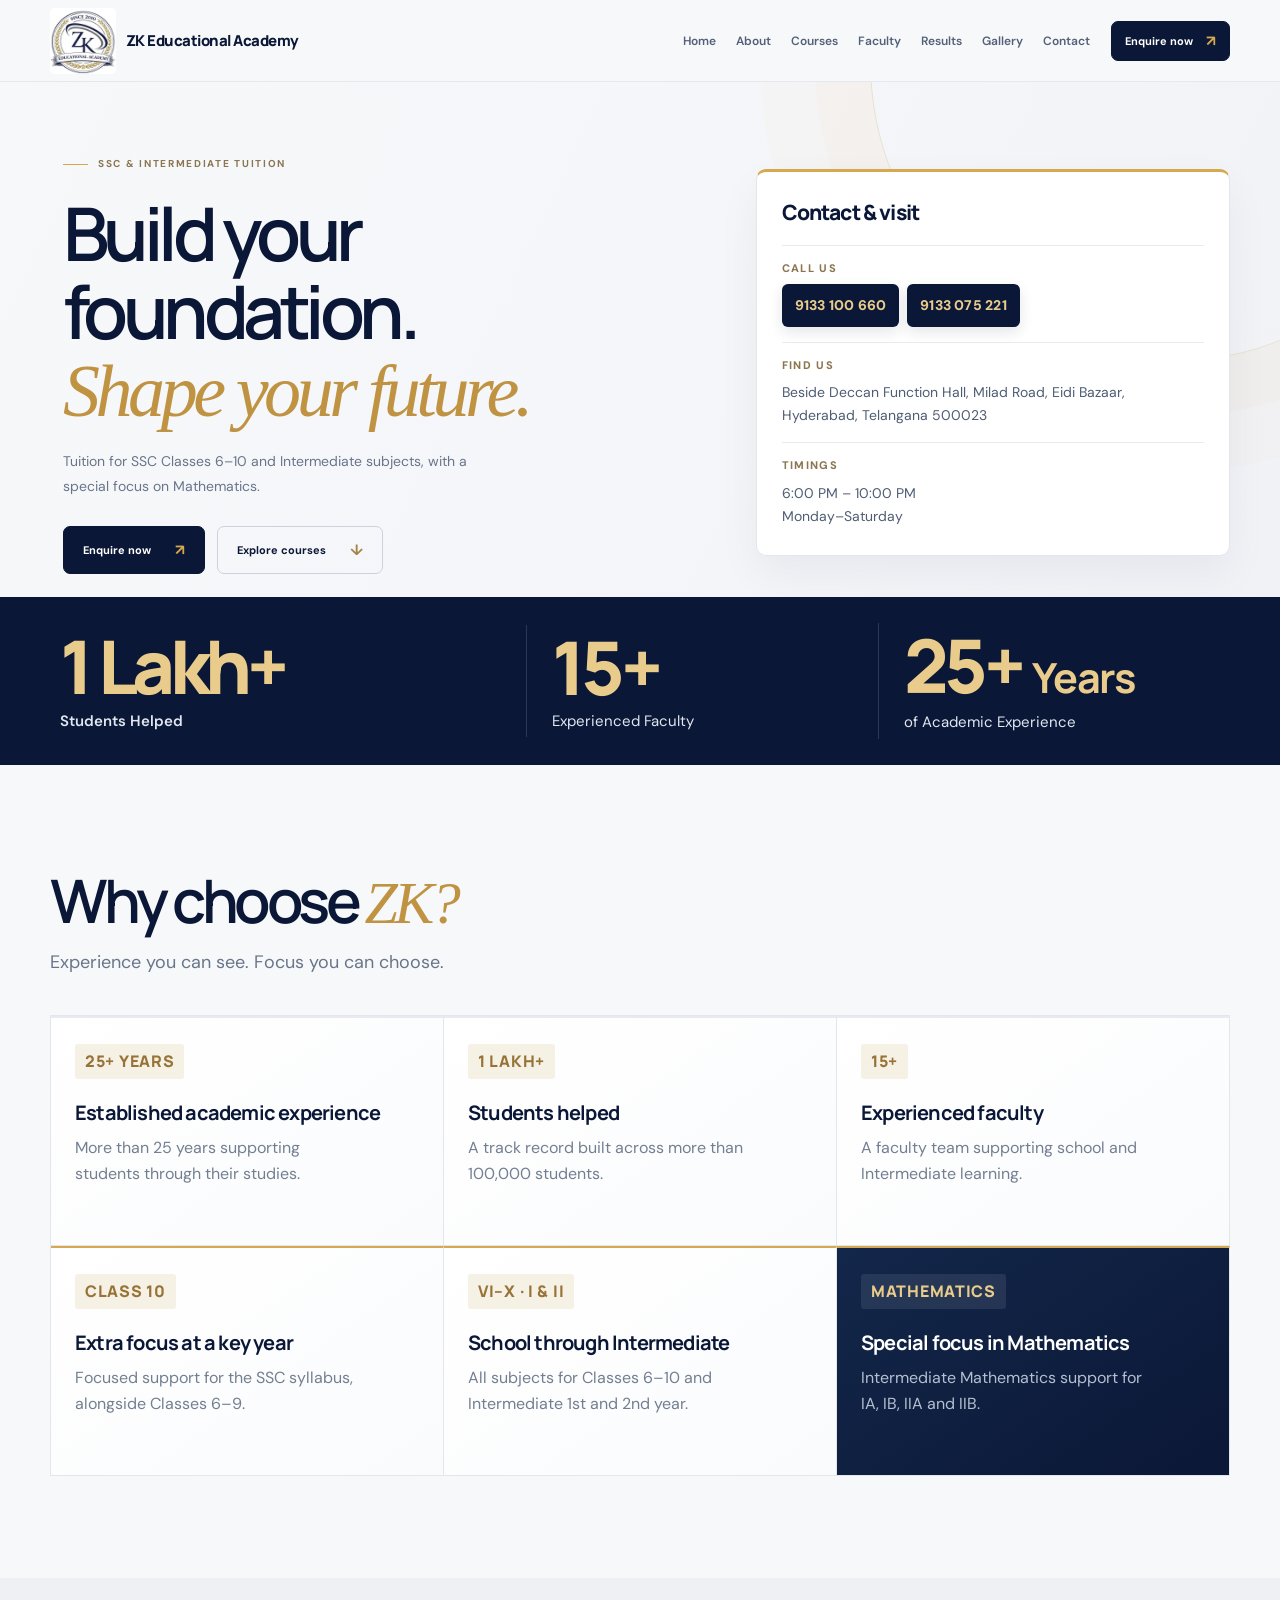
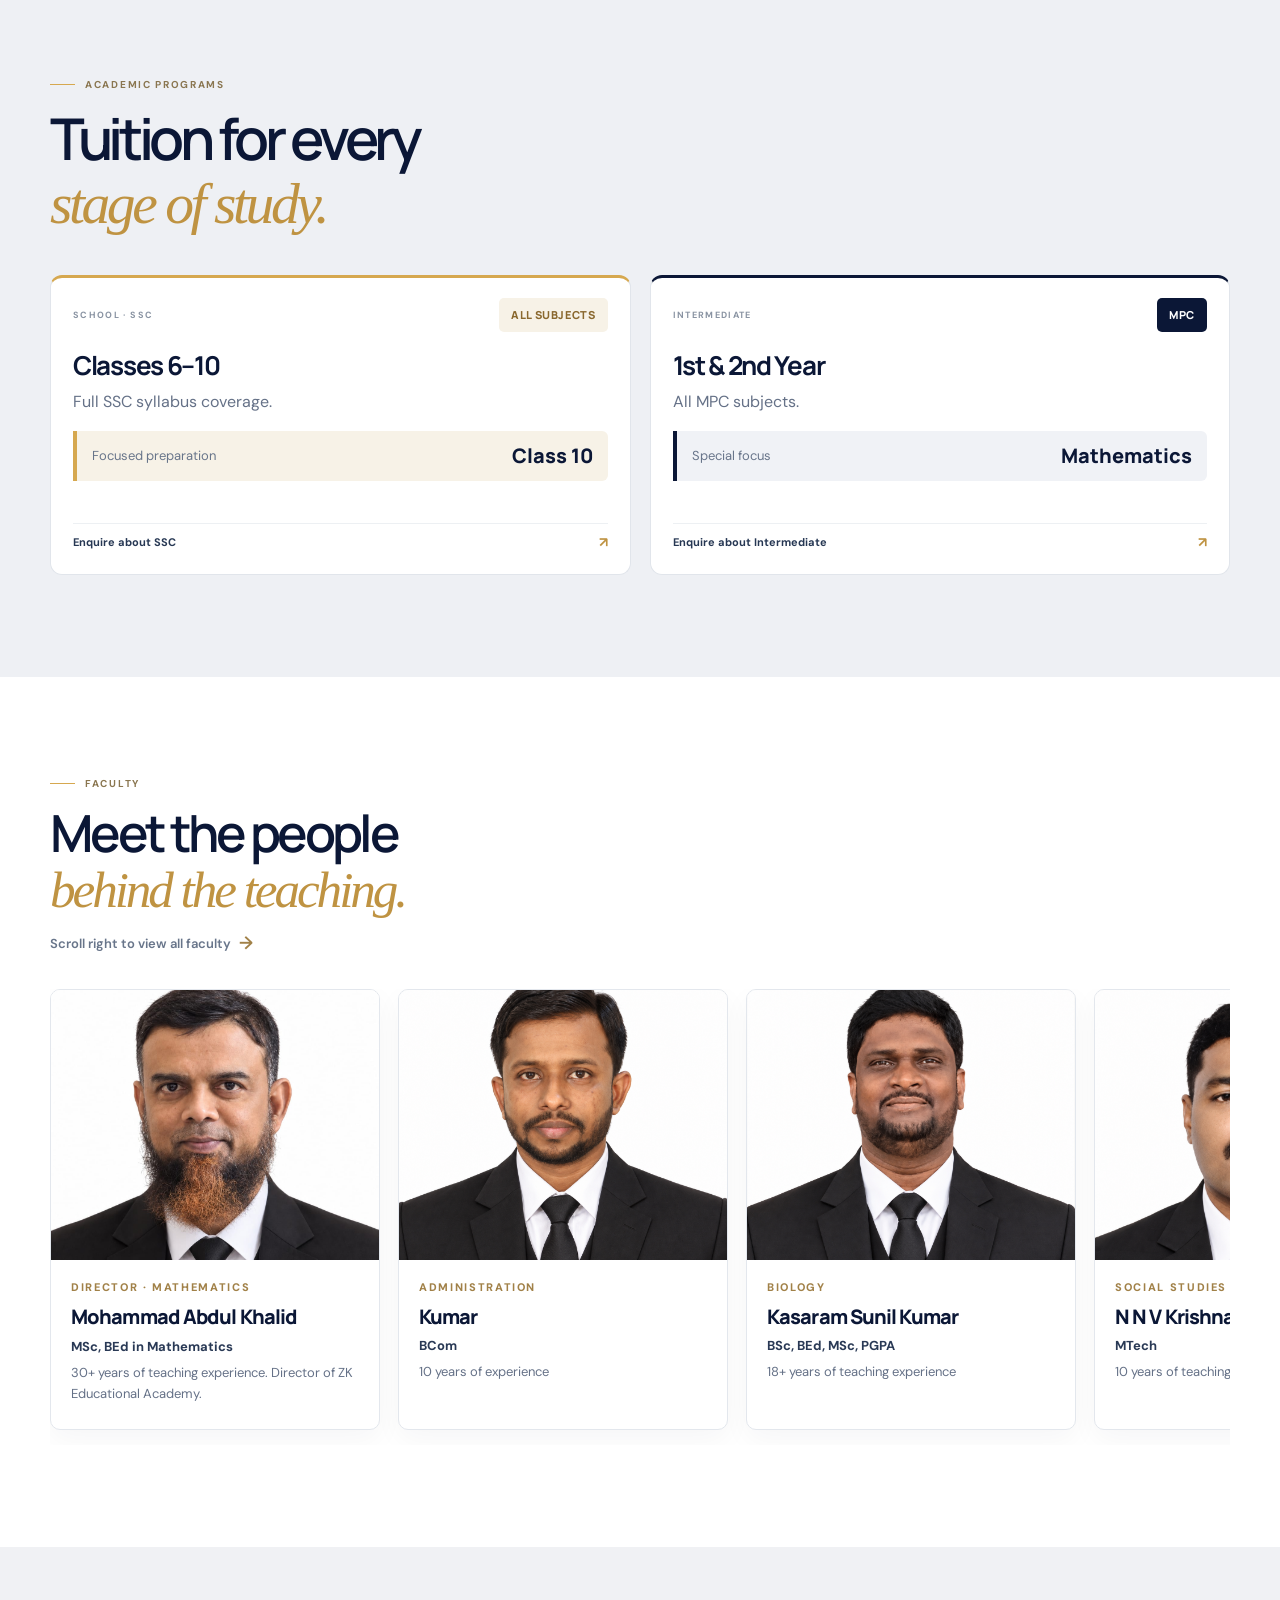
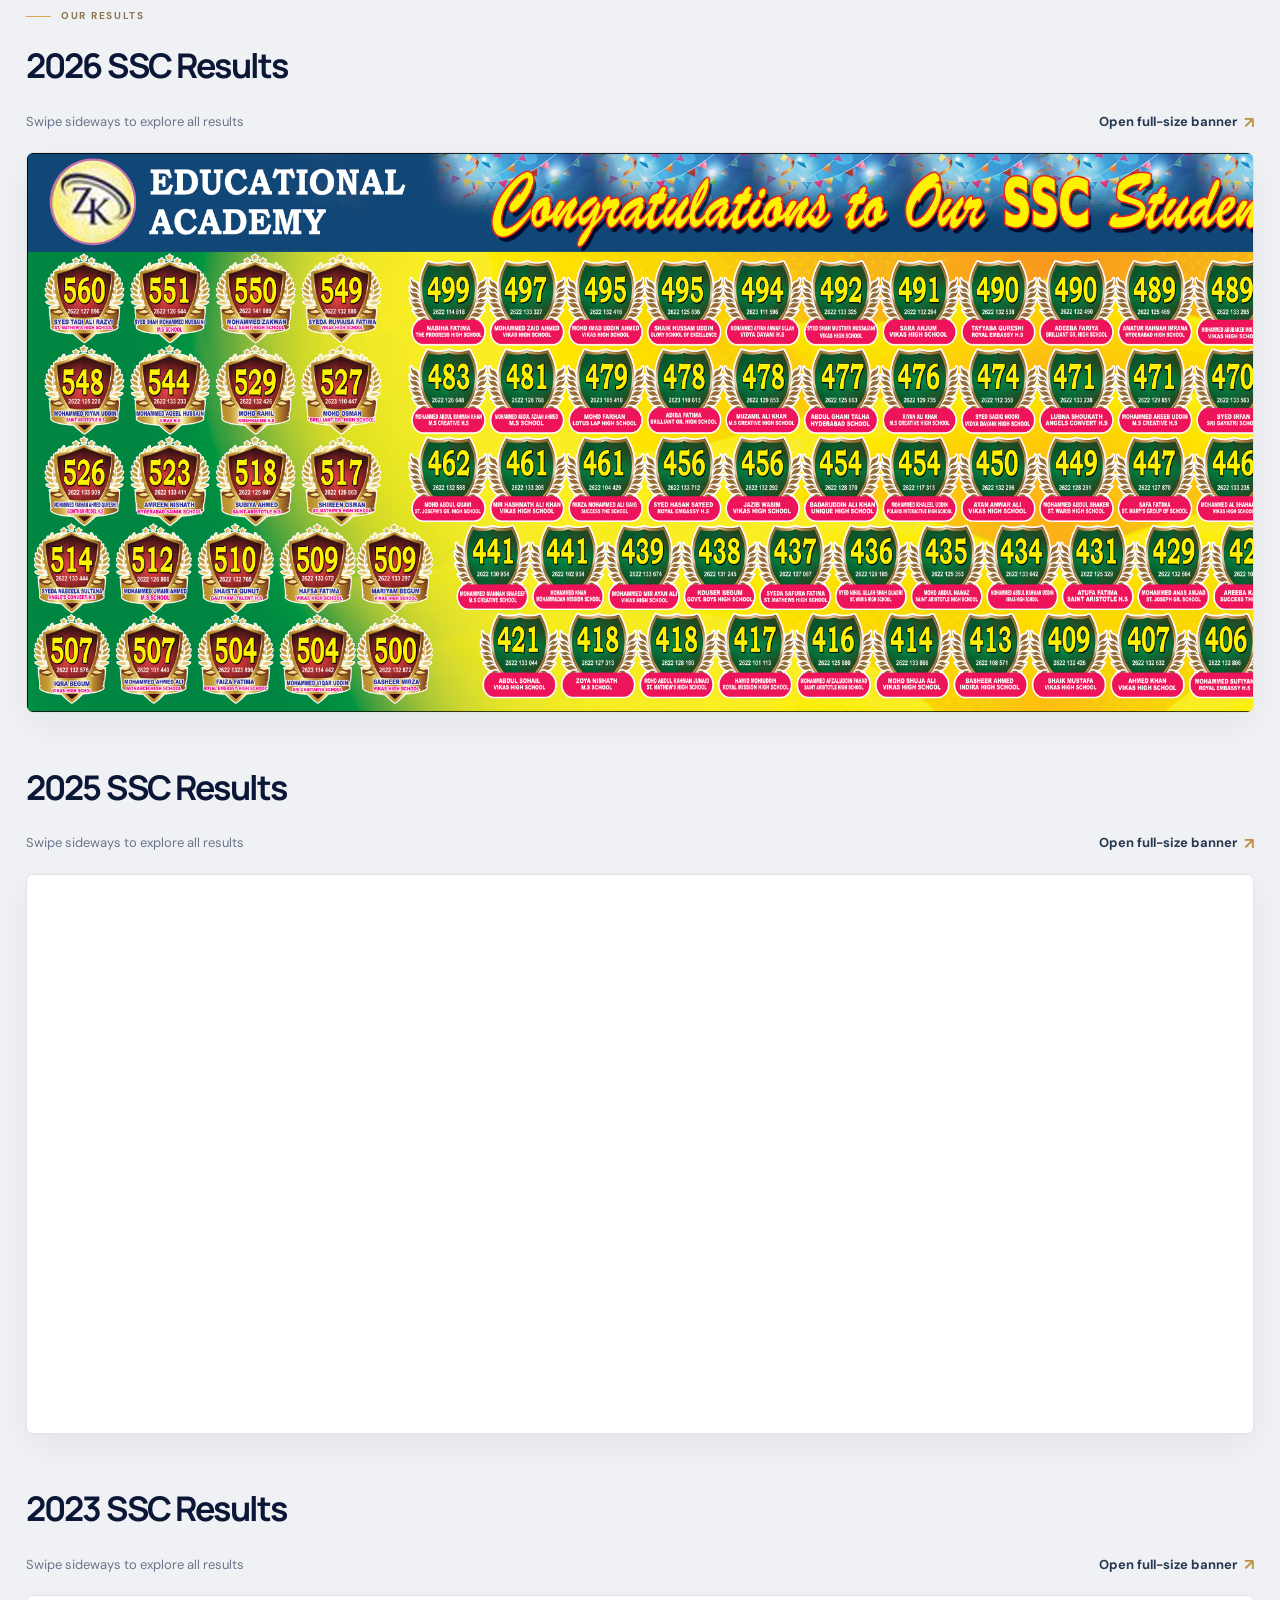
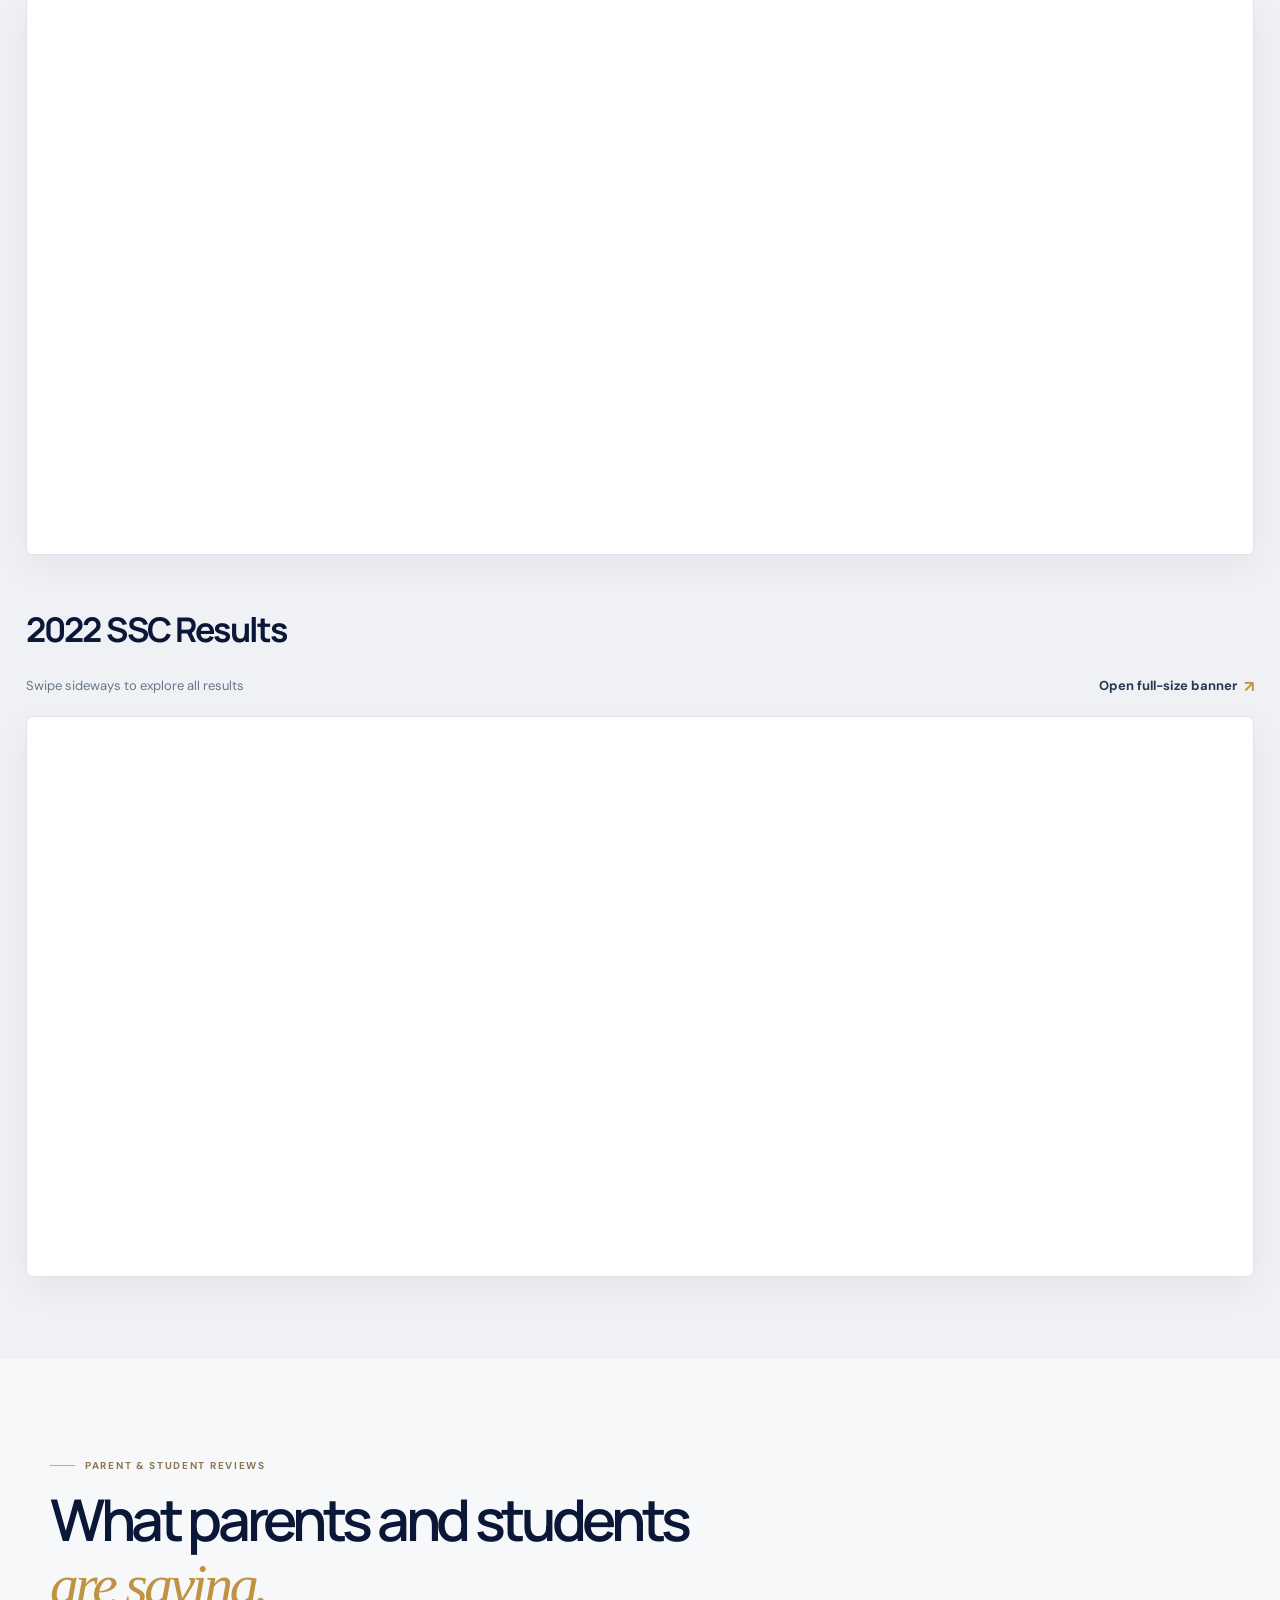
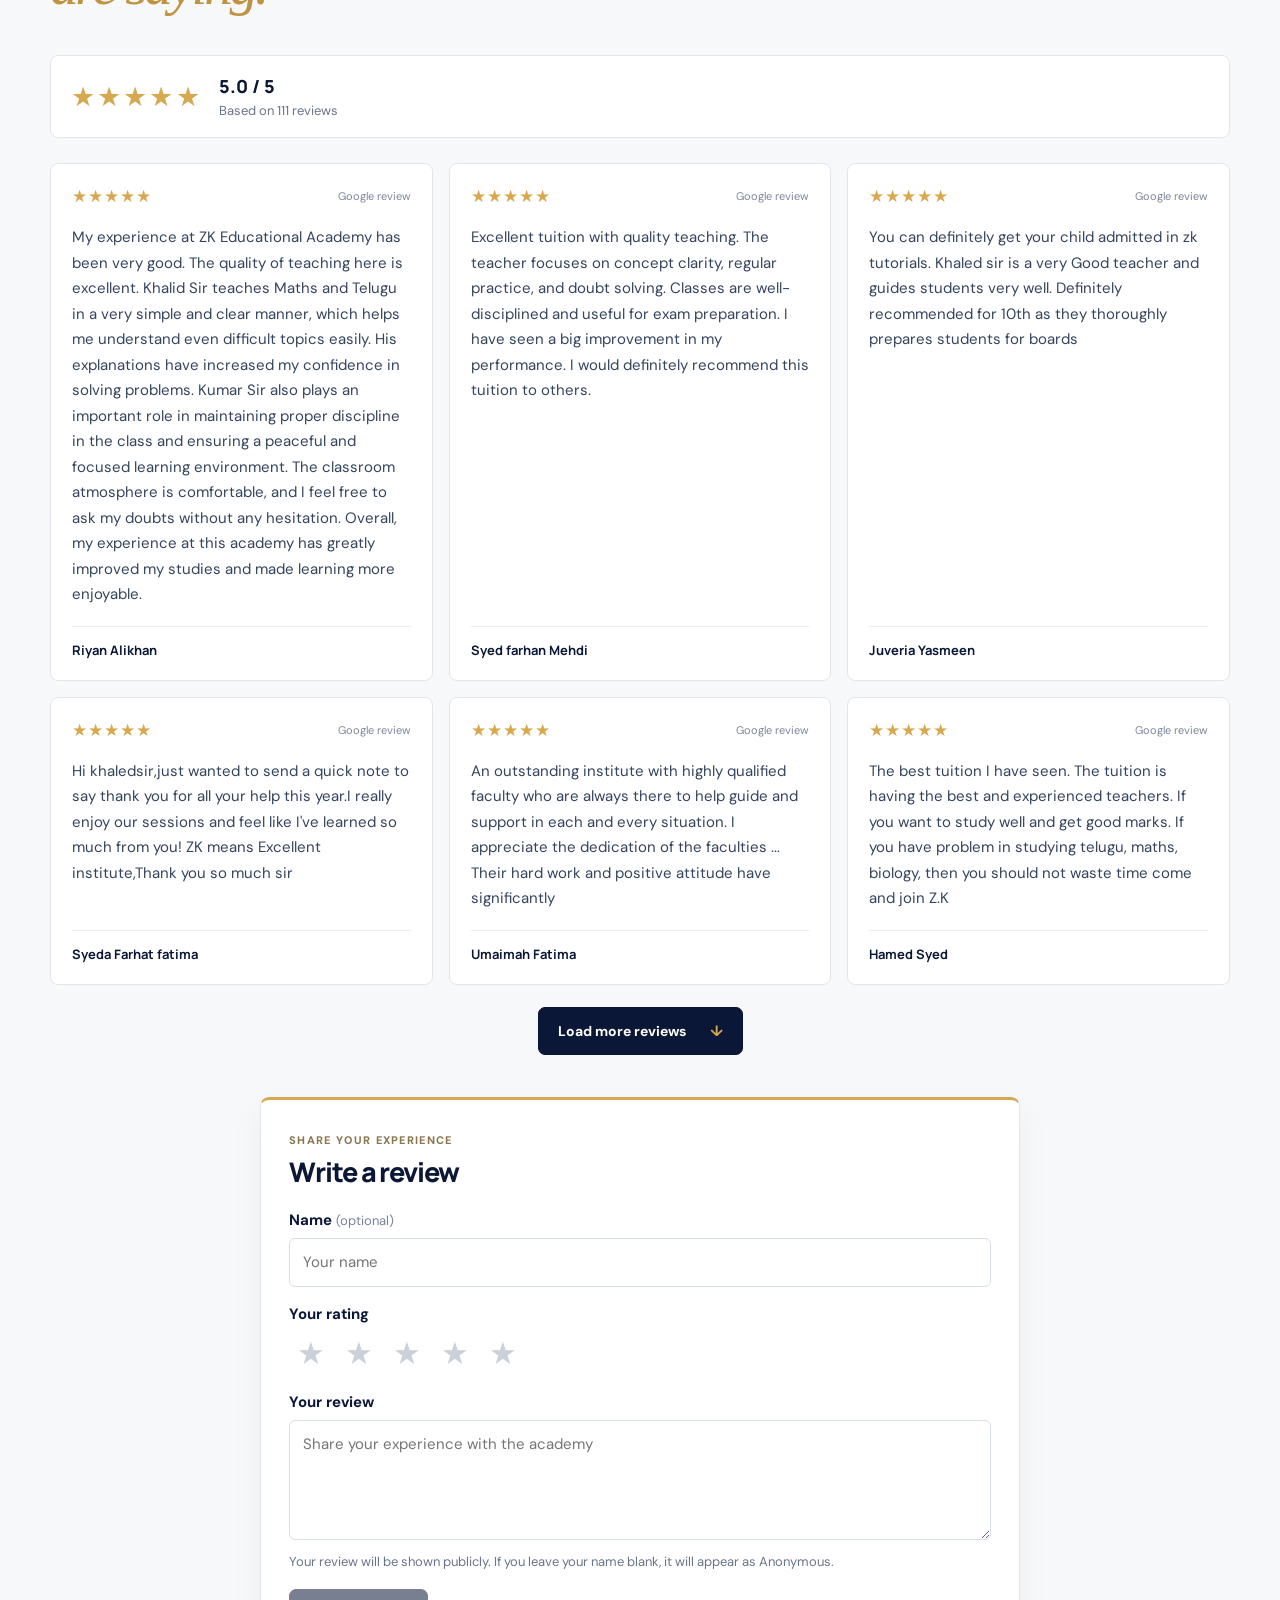
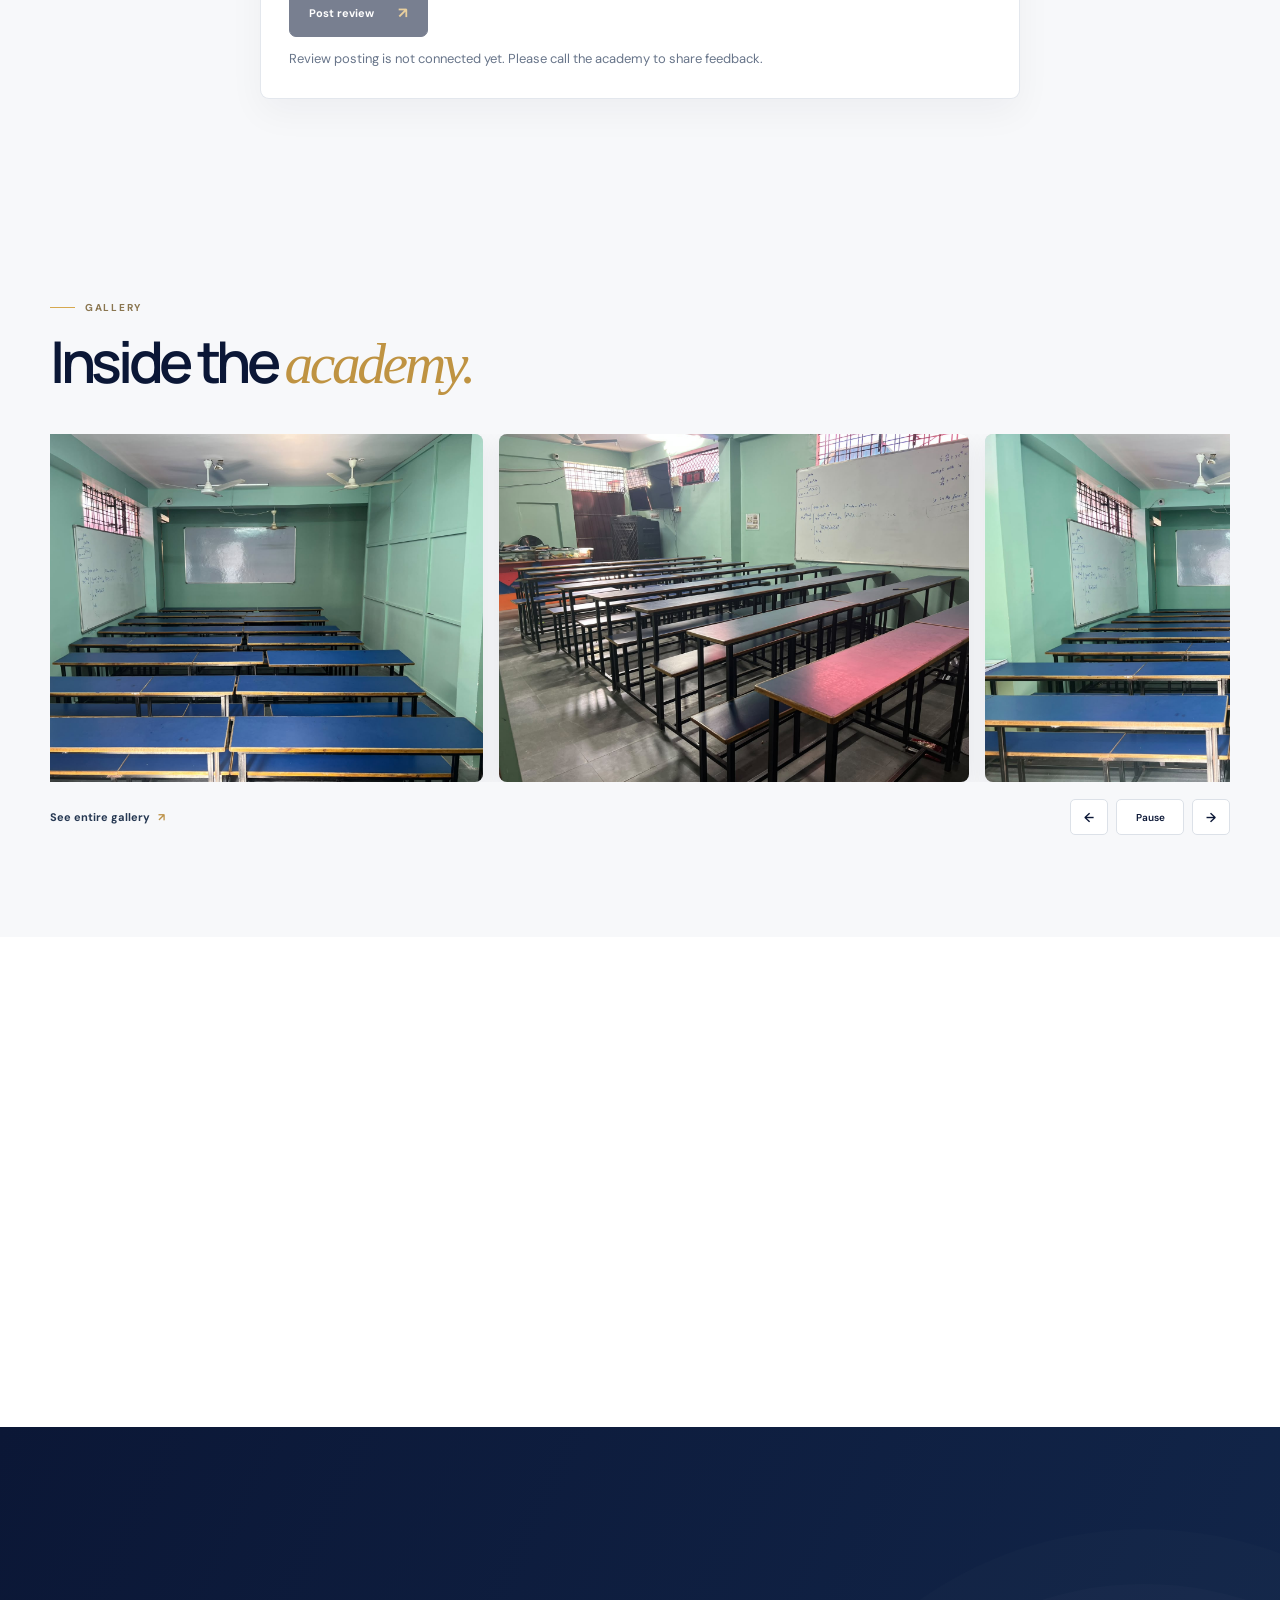
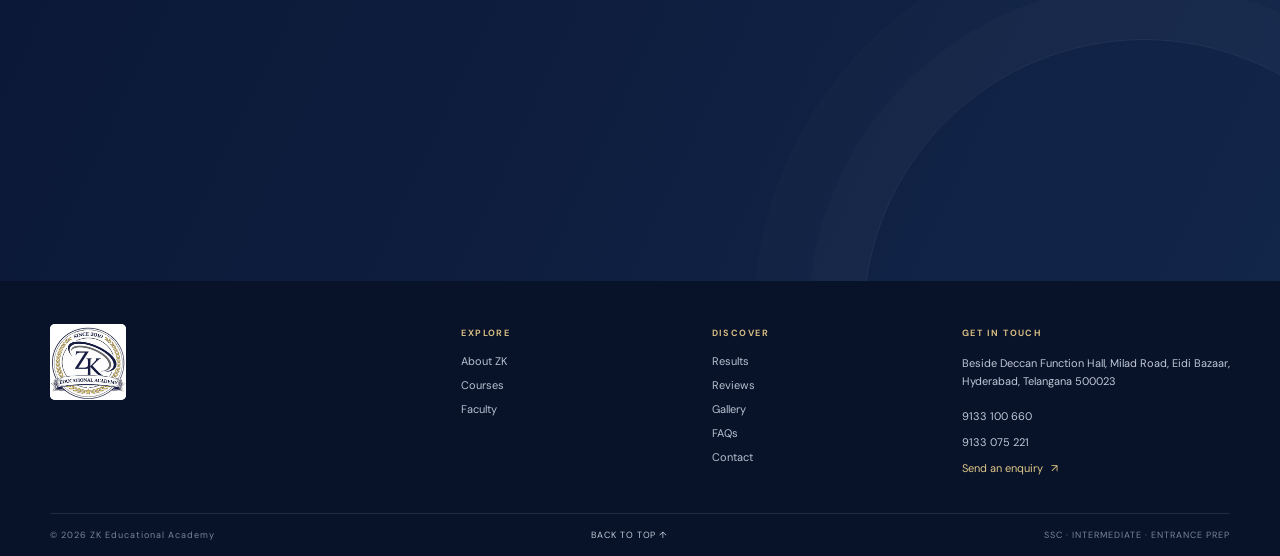
==== commit 451ecc8e: "Add files via upload" ====
--- a/index.html
+++ b/index.html
@@ -114,7 +114,7 @@
       <details><summary>Can students get personal attention?<span>+</span></summary><p>The academy emphasizes a student-focused environment. Contact the academy to discuss a student's needs.</p></details>
       <details><summary>How can I ask about timings or admission?<span>+</span></summary><p>Use the enquiry form below to share the class or program you are interested in. The academy can follow up with current timings and admission details.</p></details>
     </div></div></section>
-    <section class="contact-cta" id="contact"><div class="container contact-layout"><div class="contact-copy reveal"><div class="eyebrow eyebrow-light"><span class="eyebrow-line"></span> Contact</div><h2>Find the right<br><em>program for your child.</em></h2><p>Share your enquiry with ZK Academy.</p><div class="contact-actions"><a class="button button-gold" href="#enquiry">Enquire now <span>↗</span></a><a class="contact-direct" href="#enquiry">Contact the academy <span>→</span></a></div></div><form class="contact-form reveal" id="enquiry"><div class="form-heading"><span>ENQUIRY FORM</span><strong>How can we help?</strong></div><label>Your name<input type="text" name="name" autocomplete="name" placeholder="Parent or student name" required></label><label>Phone number<input type="tel" name="phone" autocomplete="tel" placeholder="Your contact number" required></label><label>Program of interest<select name="program" required><option value="" disabled selected>Select a program</option><option>SSC Classes 6–10</option><option>SSC Regular / Private</option><option>Intermediate Mathematics IA–IIB</option></select></label><button type="submit" class="button form-button">Send an enquiry <span>↗</span></button><p class="form-note" aria-live="polite">Prototype form — connect a contact or form service to receive enquiries.</p></form></div></section>
+    <section class="contact-cta" id="contact"><div class="container contact-layout"><div class="contact-copy reveal"><div class="eyebrow eyebrow-light"><span class="eyebrow-line"></span> Contact</div><h2>Find the right<br><em>program for your child.</em></h2><p>Share your enquiry with ZK Academy.</p><div class="contact-actions"><a class="button button-gold" href="#enquiry">Enquire now <span>↗</span></a><a class="contact-direct" href="#enquiry">Contact the academy <span>→</span></a></div></div><form class="contact-form reveal" id="enquiry"><div class="form-heading"><span>ENQUIRY FORM</span><strong>How can we help?</strong></div><label>Your name<input type="text" name="name" autocomplete="name" placeholder="Parent or student name" required></label><label>Phone number<input type="tel" name="phone" autocomplete="tel" placeholder="Your contact number" required></label><label>Program of interest<select name="program" required><option value="" disabled selected>Select a program</option><option>SSC Classes 6–10</option><option>Intermediate Mathematics IA–IIB</option></select></label><button type="submit" class="button form-button">Continue to WhatsApp <span>↗</span></button><p class="form-note" aria-live="polite">WhatsApp opens a prefilled enquiry to 9133 100 660. Tap Send there to deliver it.</p></form></div></section>
   </main>
   <footer class="footer"><div class="container footer-main"><div><a class="brand brand-light" href="#home" aria-label="ZK Educational Academy home"><img class="brand-logo" src="assets/zk-logo.jpeg" alt="ZK Educational Academy"></a></div><div class="footer-column"><span>EXPLORE</span><a href="about.html">About ZK</a><a href="#courses">Courses</a><a href="#faculty">Faculty</a></div><div class="footer-column"><span>DISCOVER</span><a href="#progress">Results</a><a href="#reviews">Reviews</a><a href="#gallery">Gallery</a><a href="#faq">FAQs</a><a href="#contact">Contact</a></div><div class="footer-column footer-contact"><span>GET IN TOUCH</span><p class="footer-address">Beside Deccan Function Hall, Milad Road, Eidi Bazaar, Hyderabad, Telangana 500023</p><a href="tel:+919133100660">9133 100 660</a><a href="tel:+919133075221">9133 075 221</a><a href="#contact">Send an enquiry <span>↗</span></a></div></div><div class="container footer-bottom"><span>© <span id="year"></span> ZK Educational Academy</span><a href="#top">BACK TO TOP ↑</a><span>SSC · INTERMEDIATE · ENTRANCE PREP</span></div></footer>
   <script src="reviews.js"></script>
@@ -123,3 +123,4 @@
 </html>
 
 
+
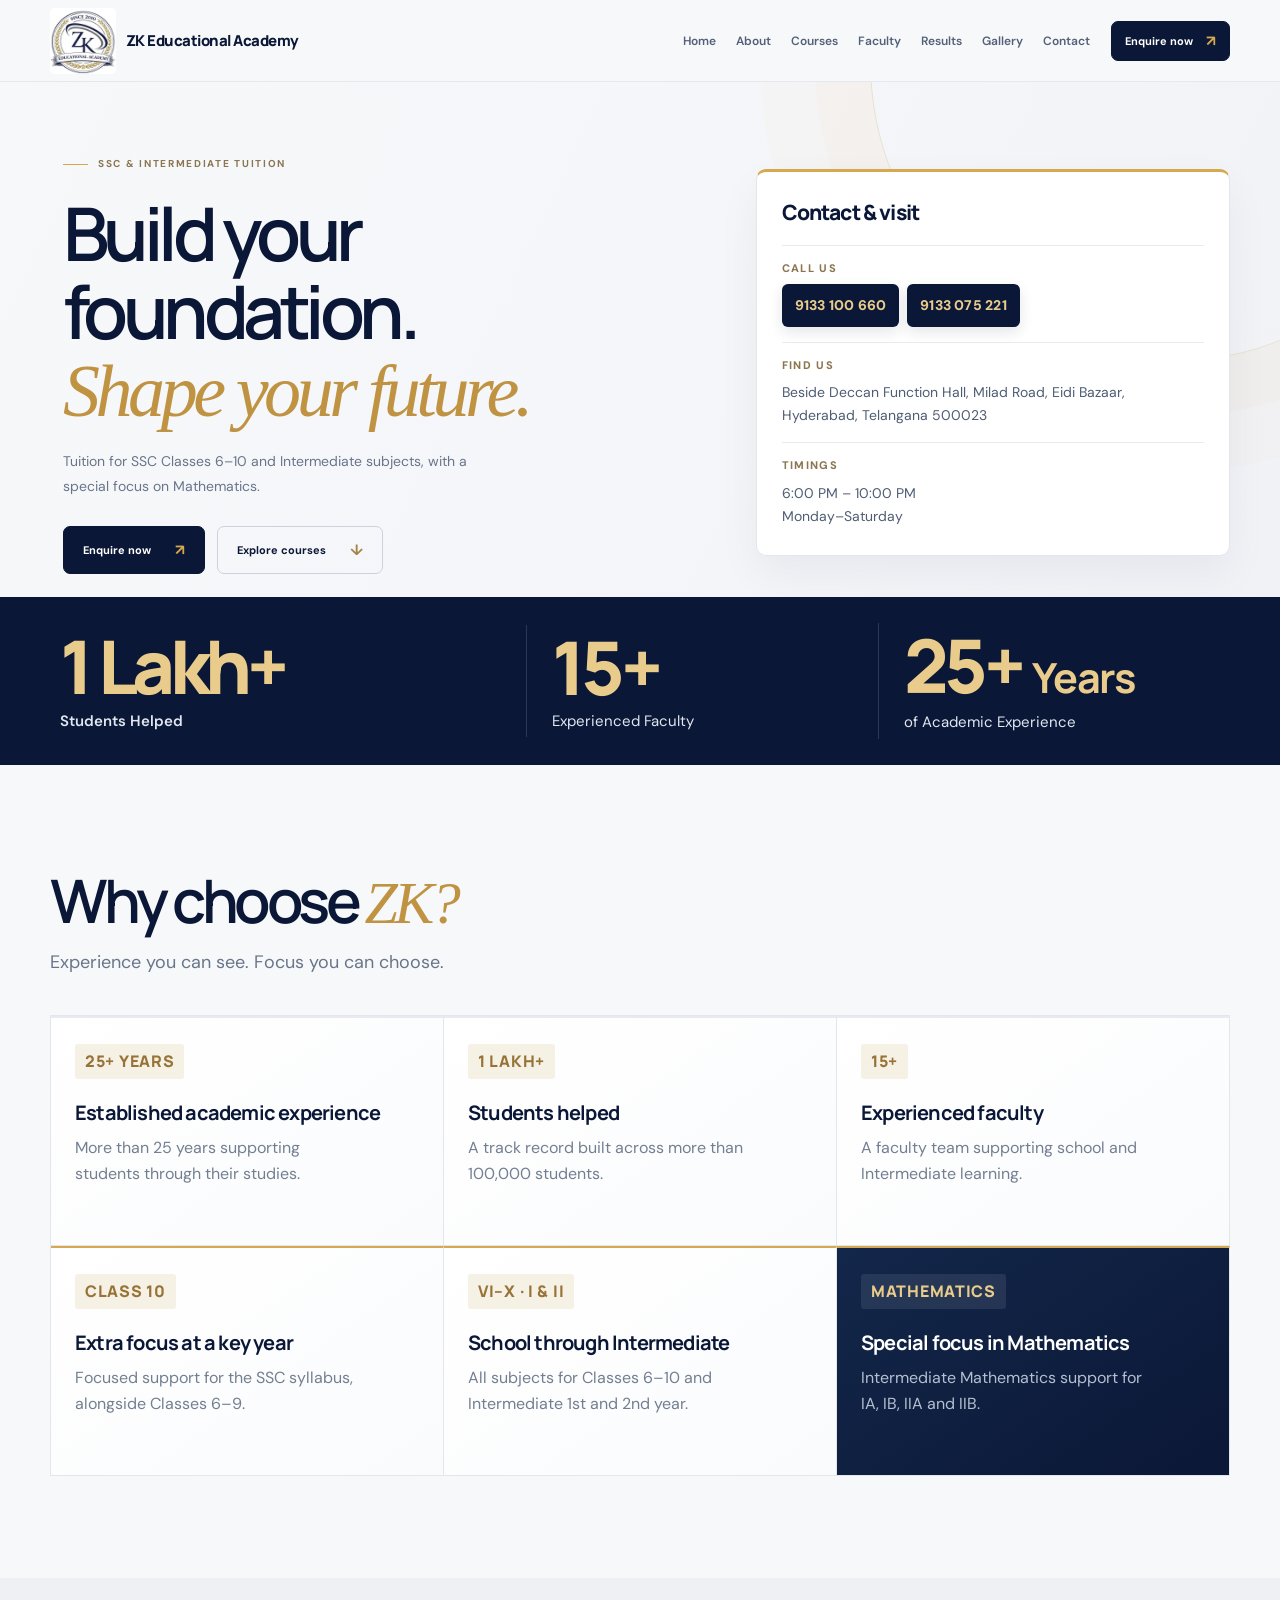
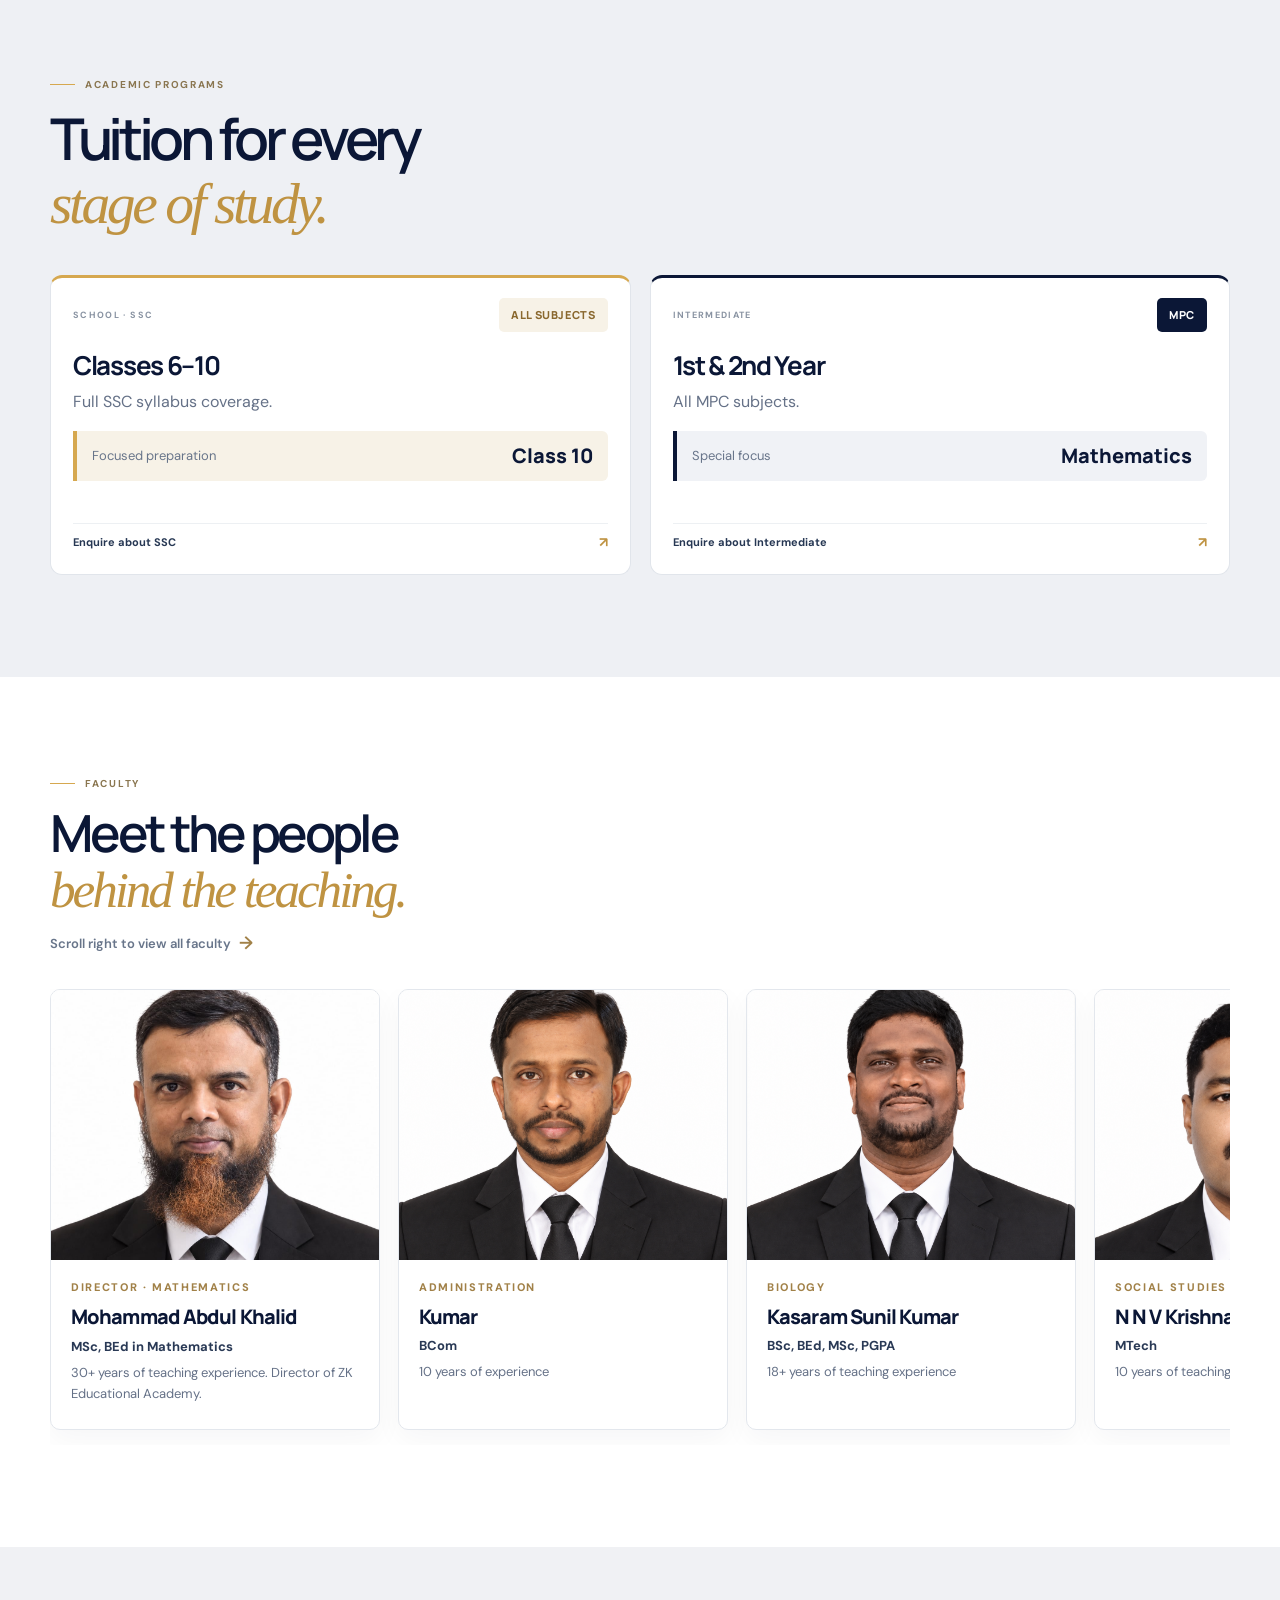
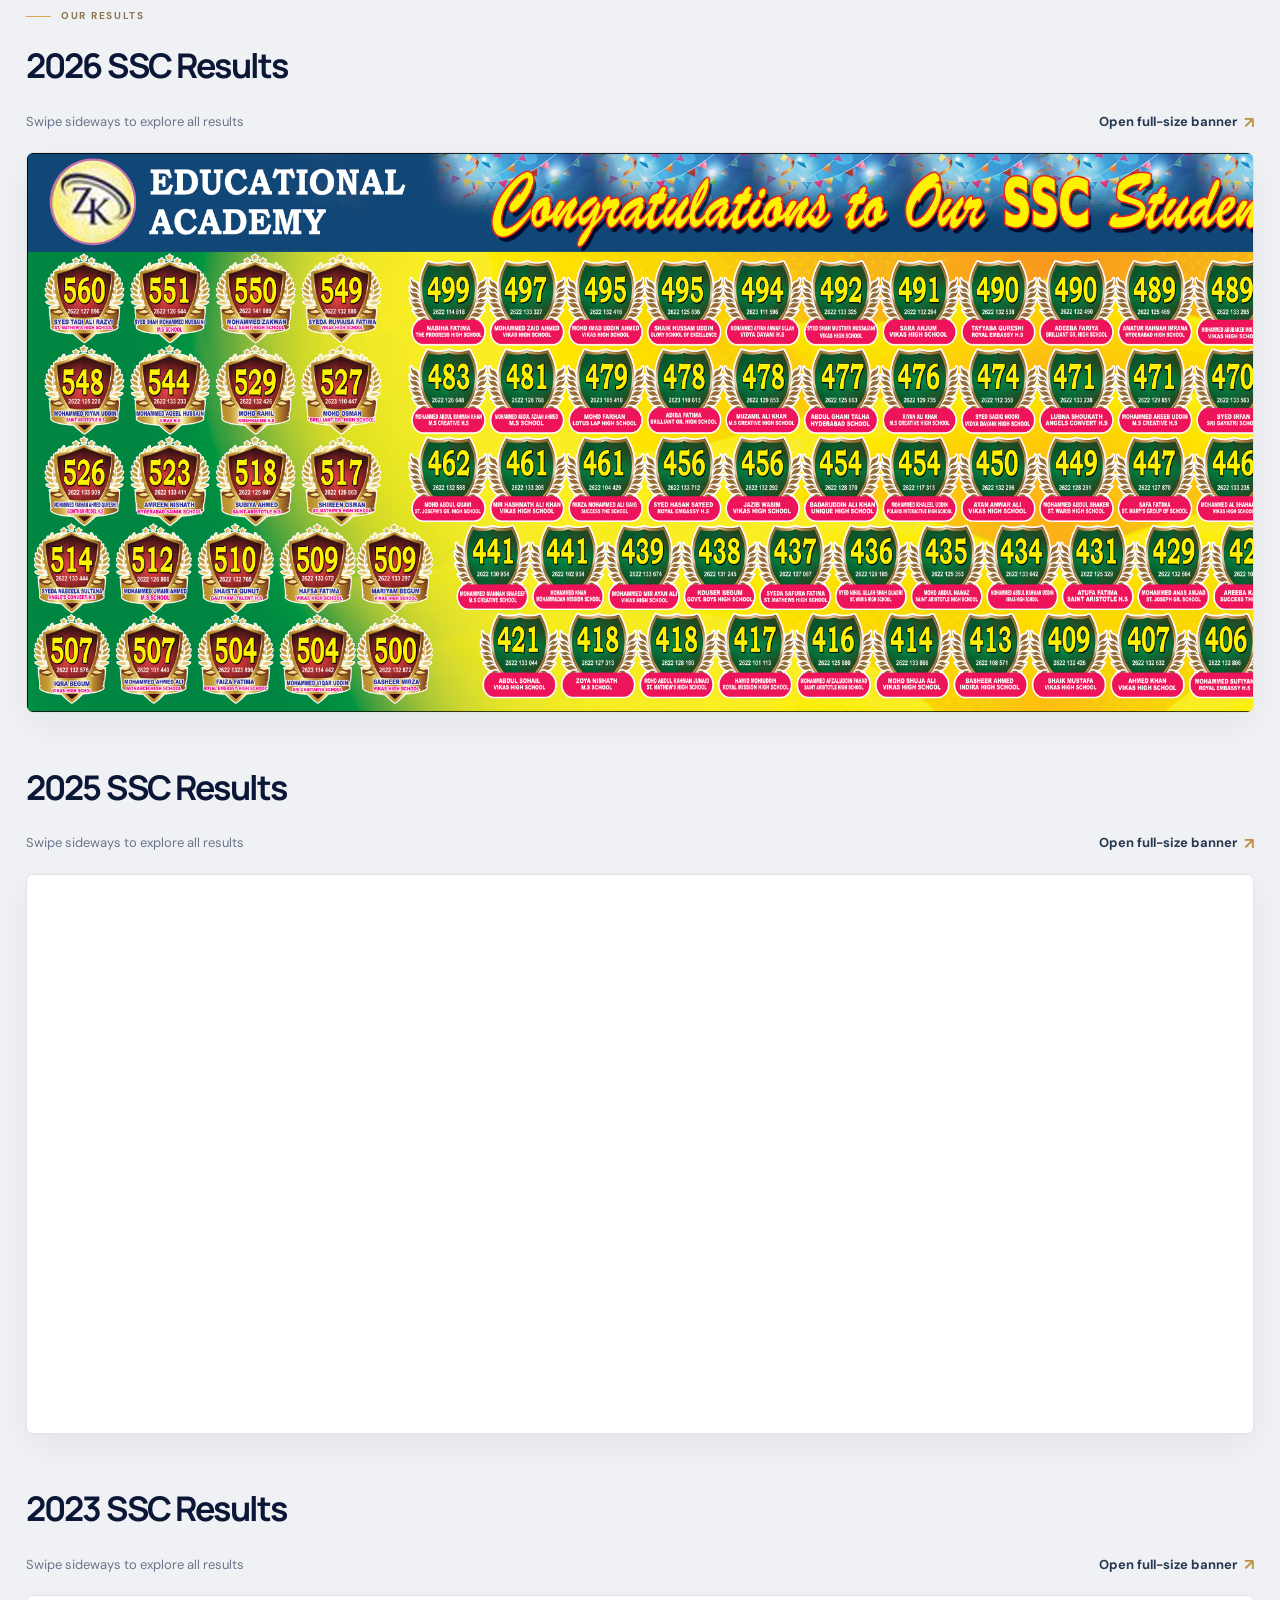
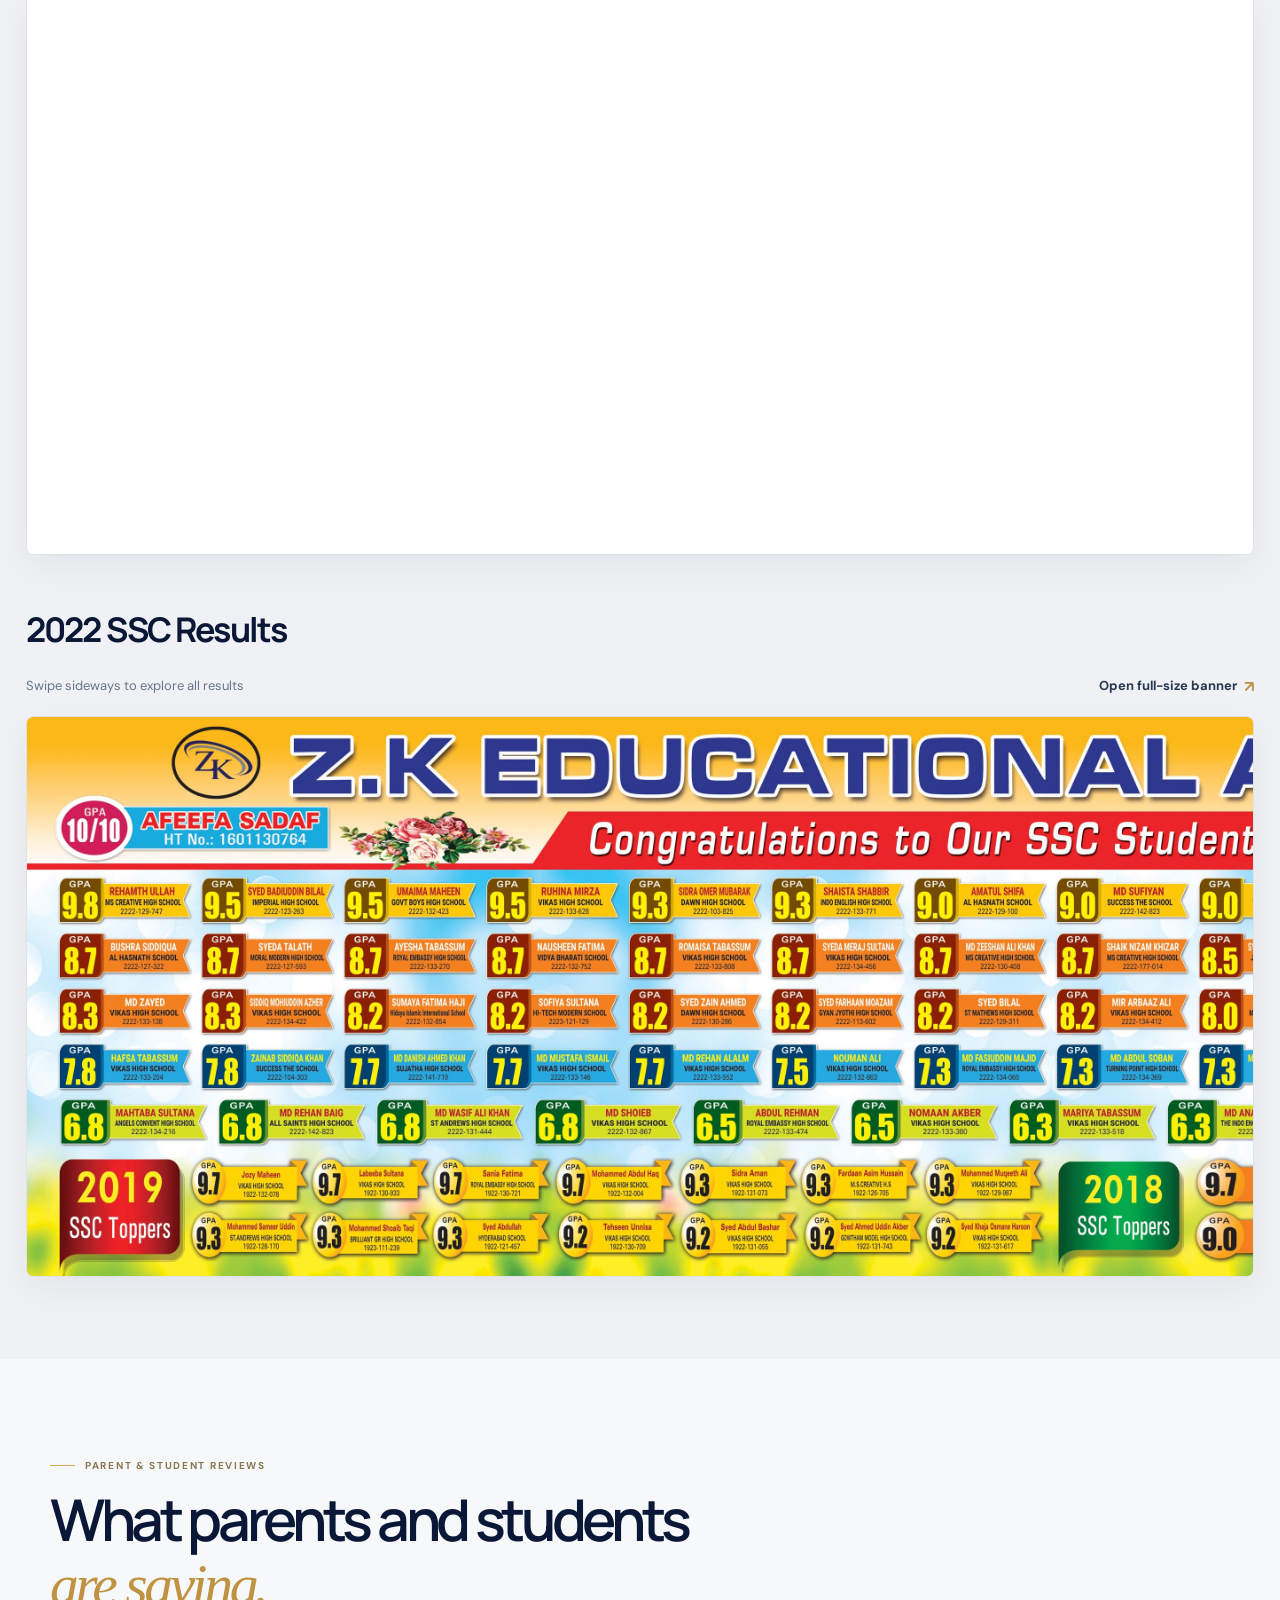
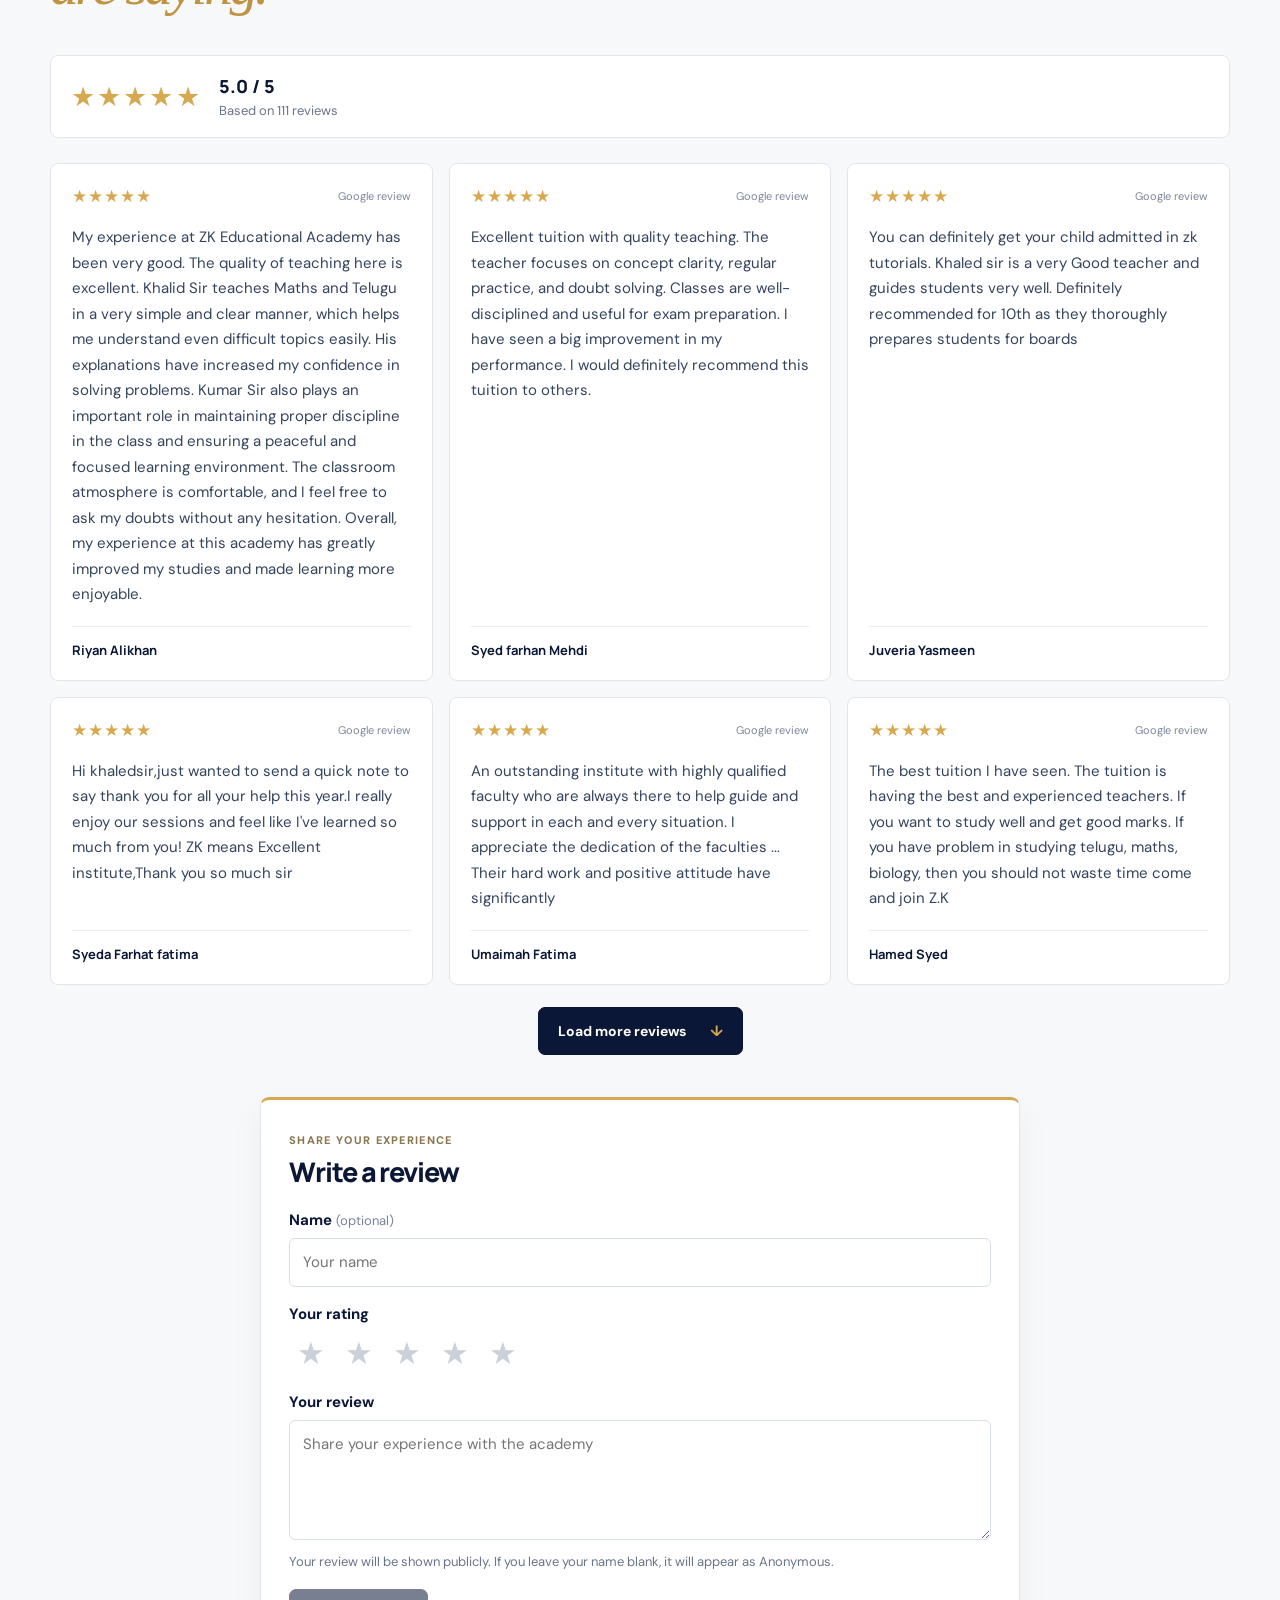
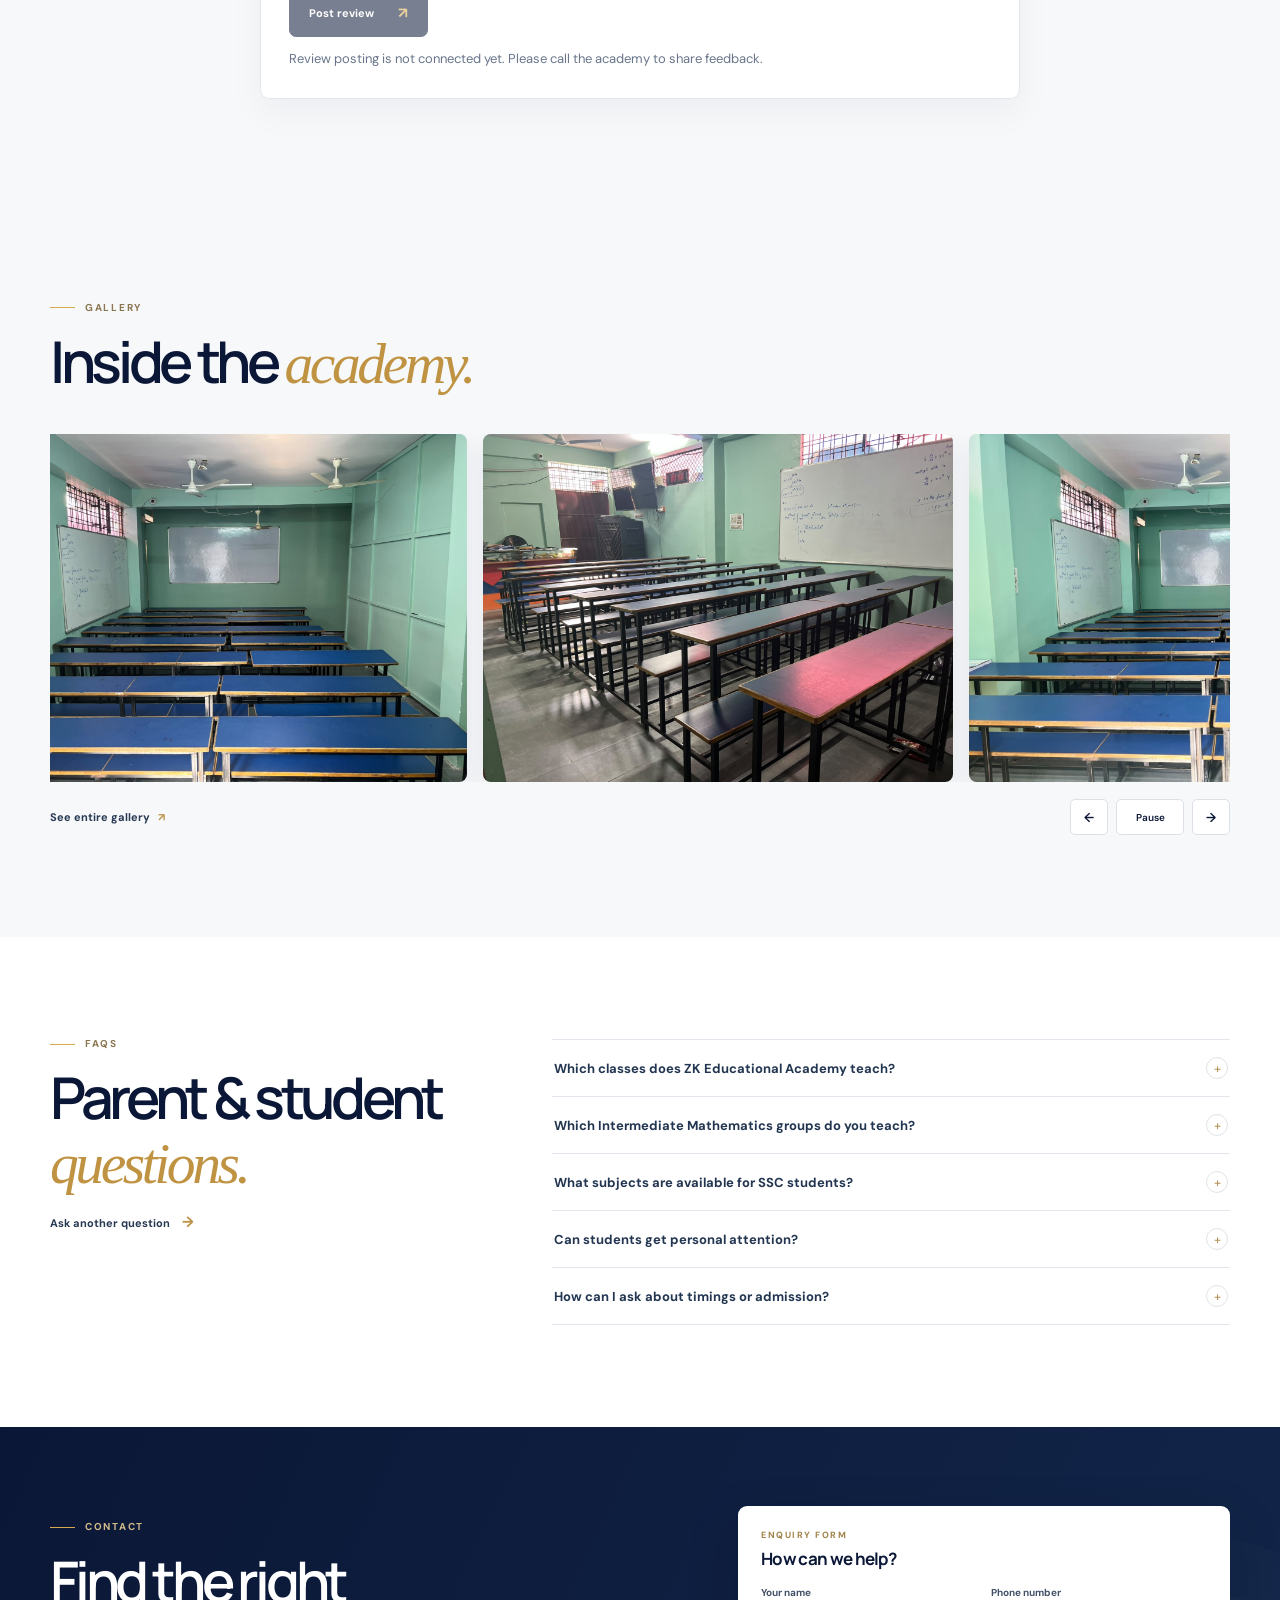
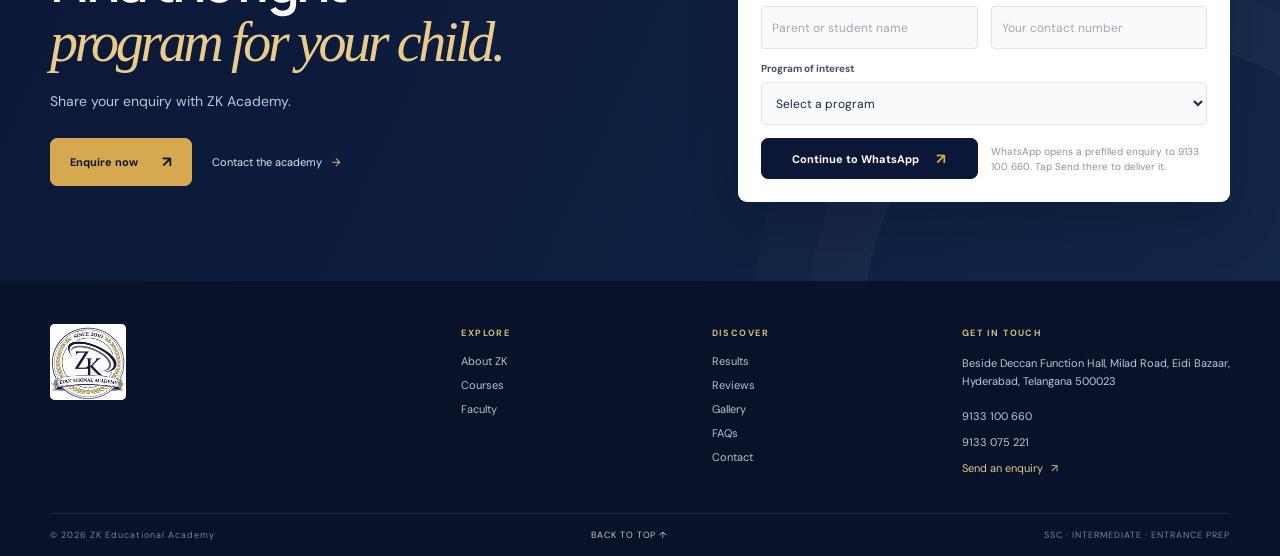
==== commit 43234229: "Add files via upload" ====
--- a/index.html
+++ b/index.html
@@ -4,6 +4,8 @@
   <meta charset="utf-8">
   <meta name="viewport" content="width=device-width, initial-scale=1">
   <meta name="theme-color" content="#0b1736">
+  <link rel="icon" type="image/jpeg" href="/assets/zk-logo.jpeg">
+  <link rel="apple-touch-icon" href="/assets/zk-logo.jpeg">
   <meta name="description" content="ZK Educational Academy offers SSC tuition for Classes 6–10 and Intermediate MPC 1st and 2nd year in Eidi Bazaar, Hyderabad. Call 9133 100 660.">
   <link rel="canonical" href="https://zkeducationalacademy.in/">
   <meta property="og:type" content="website">
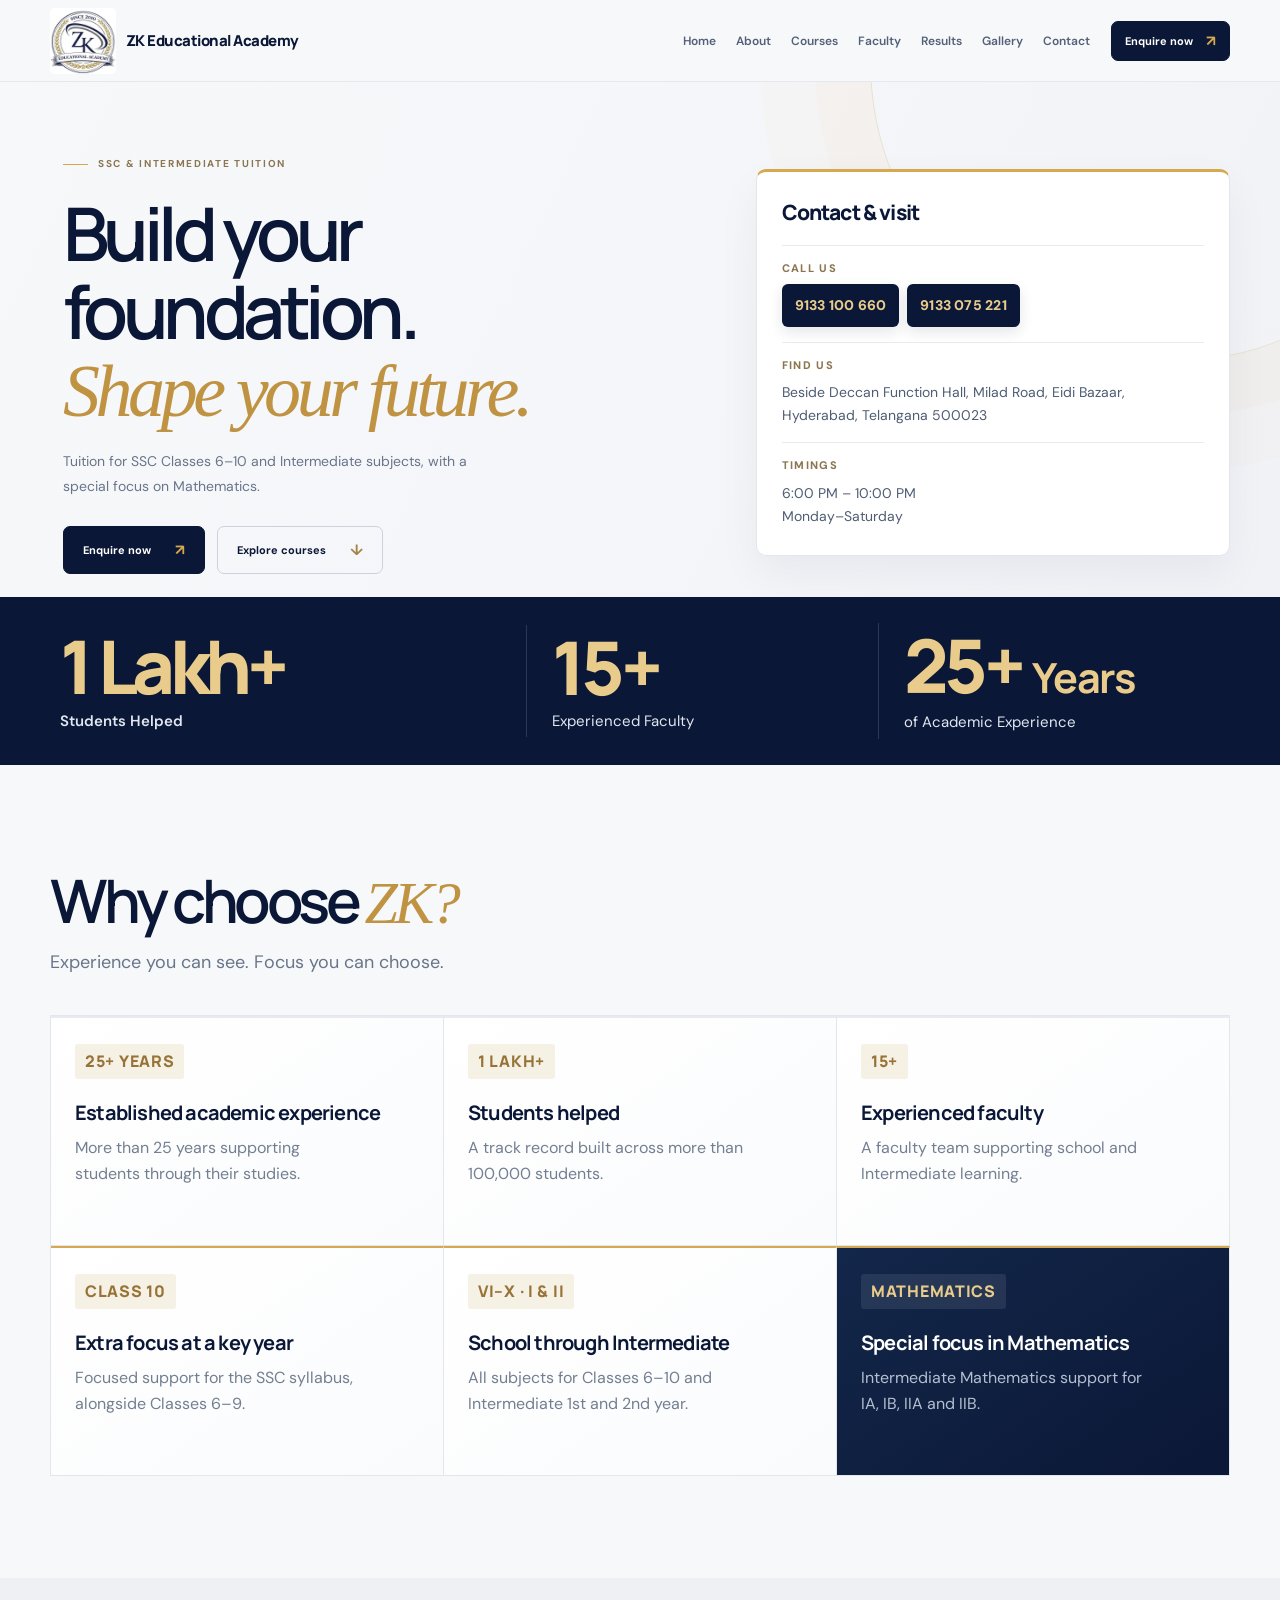
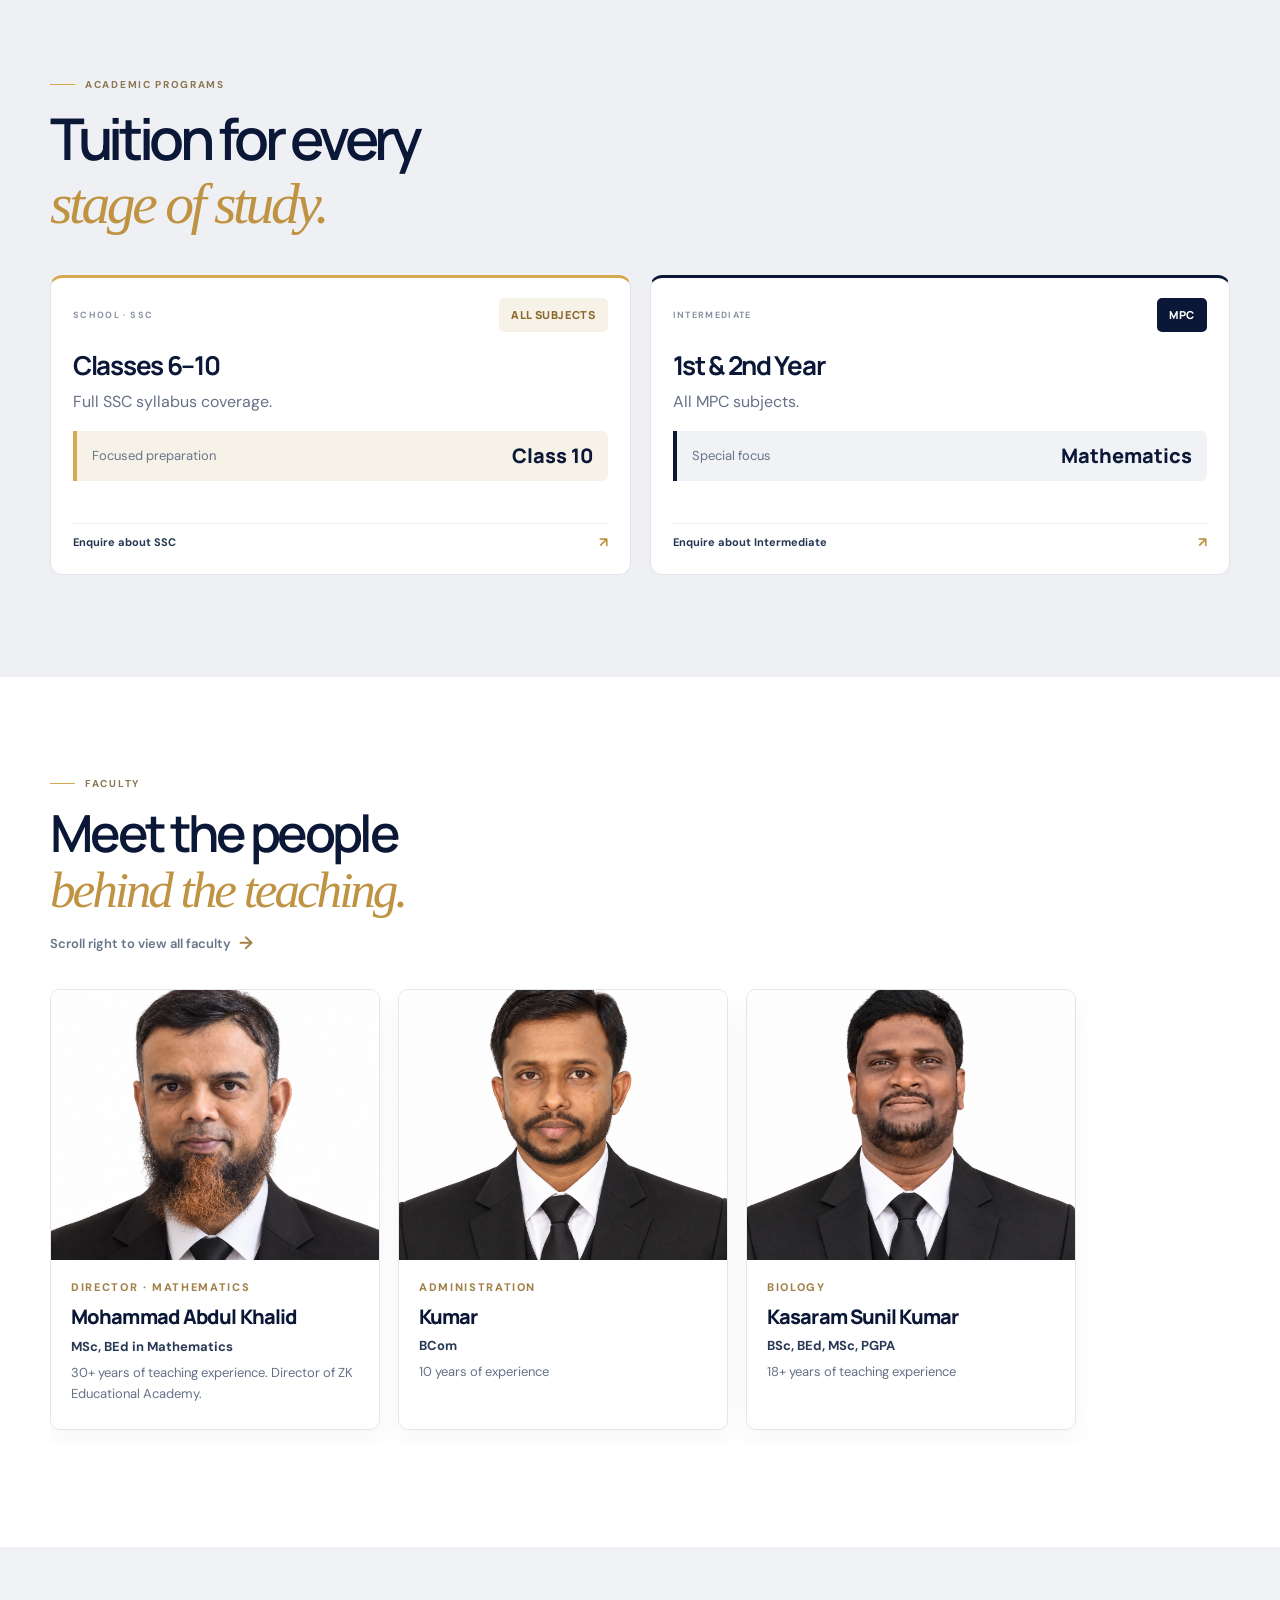
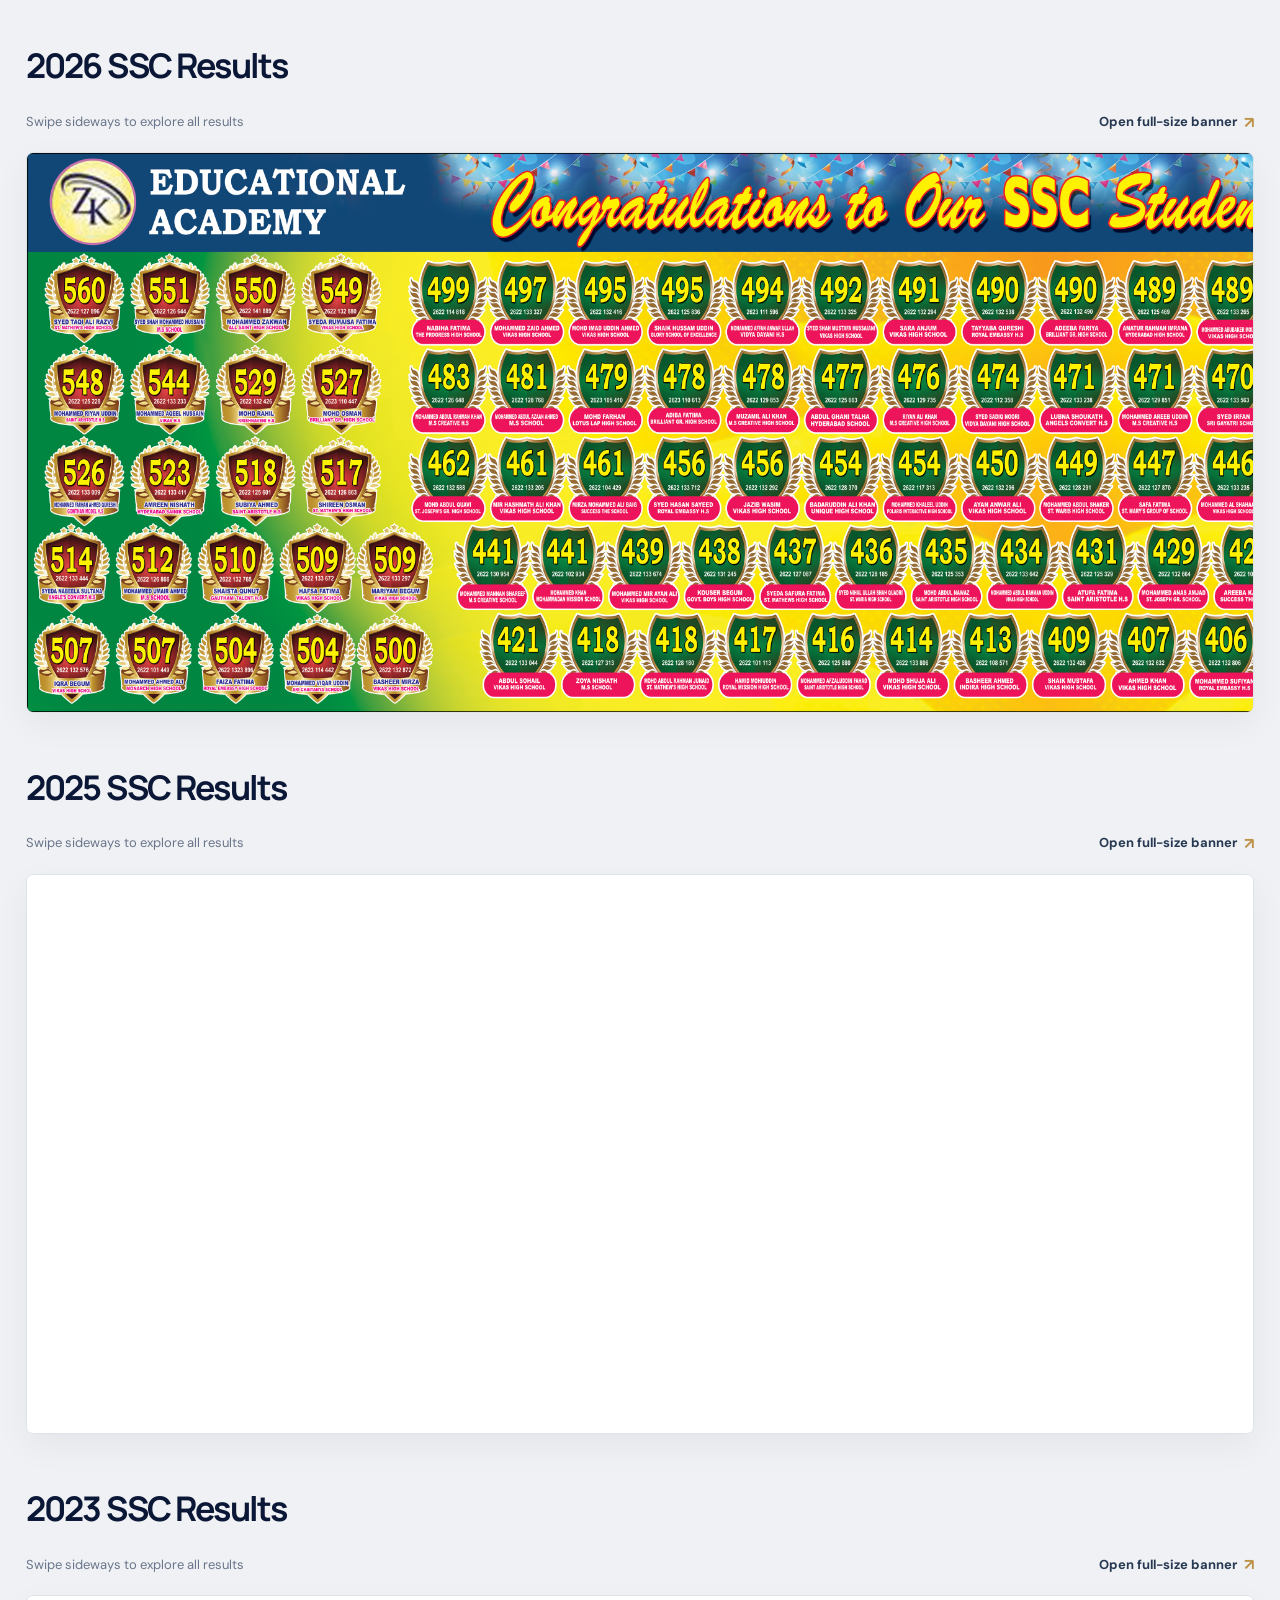
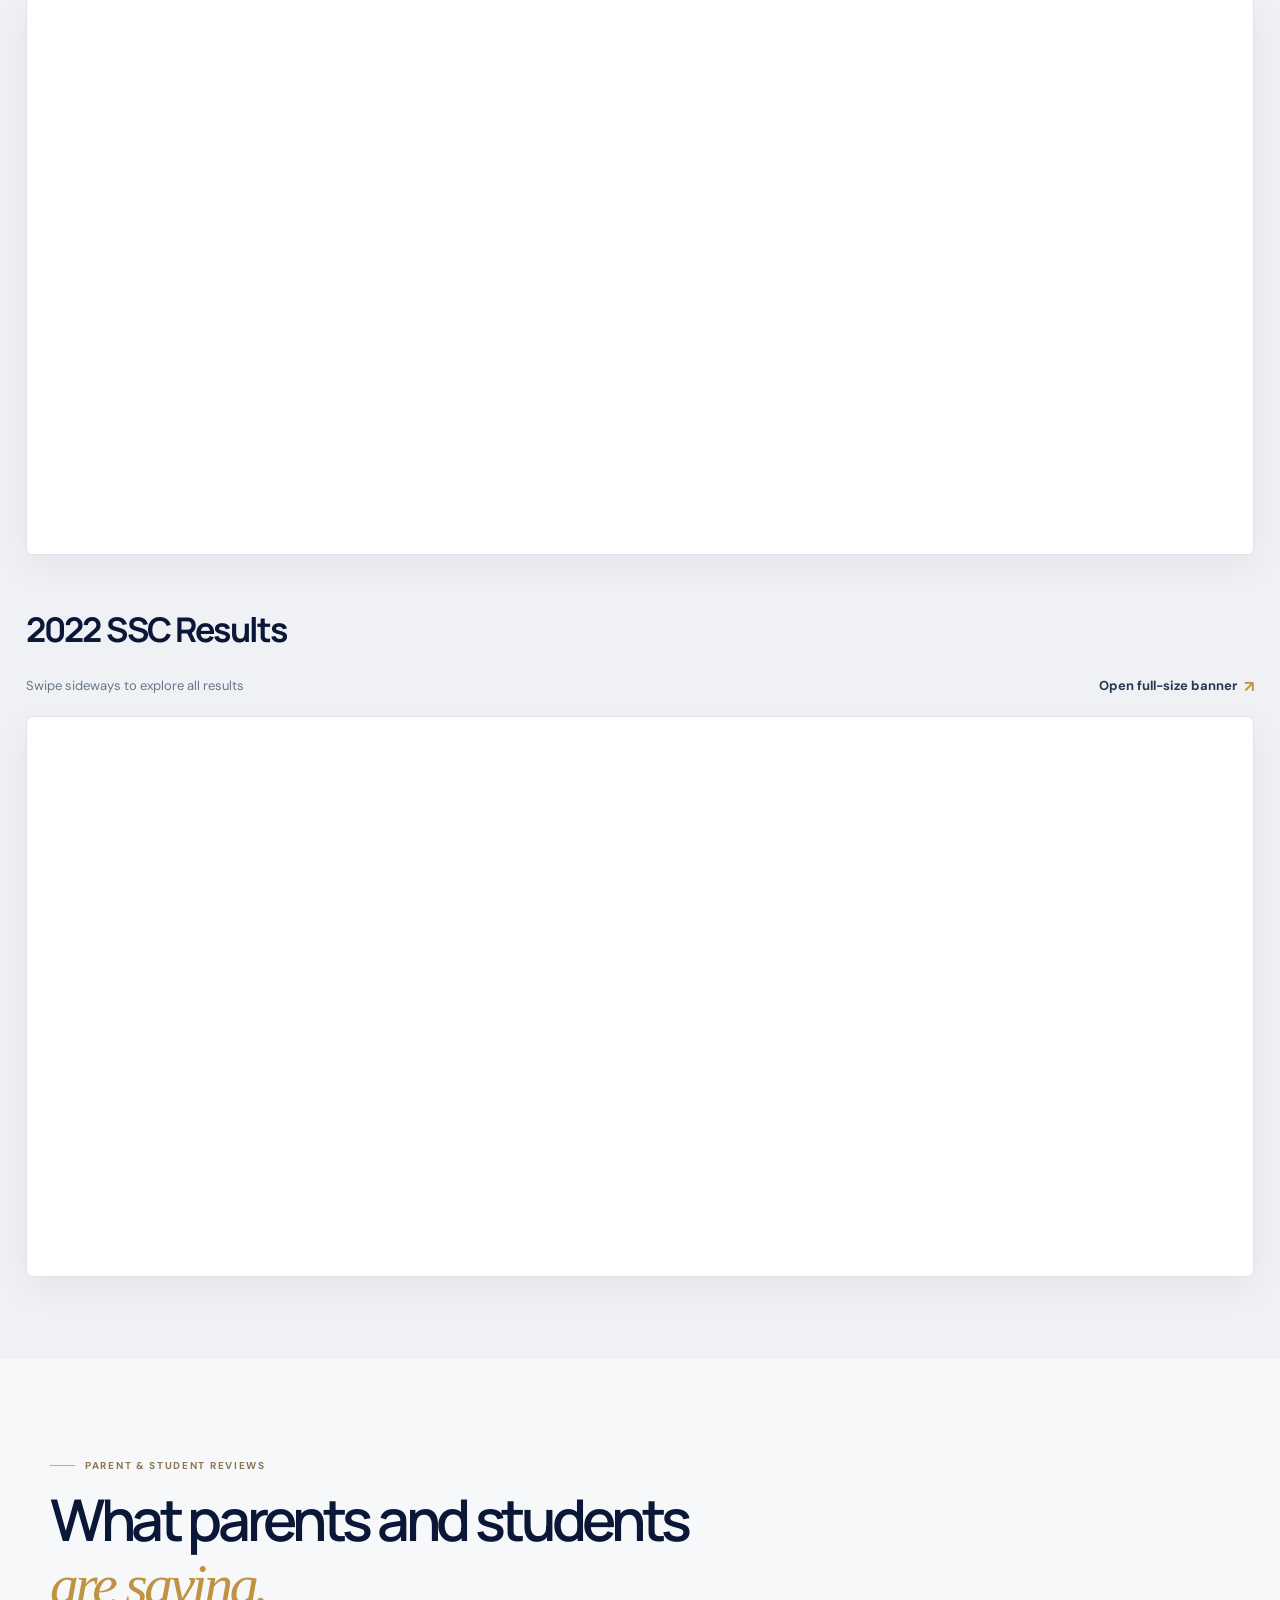
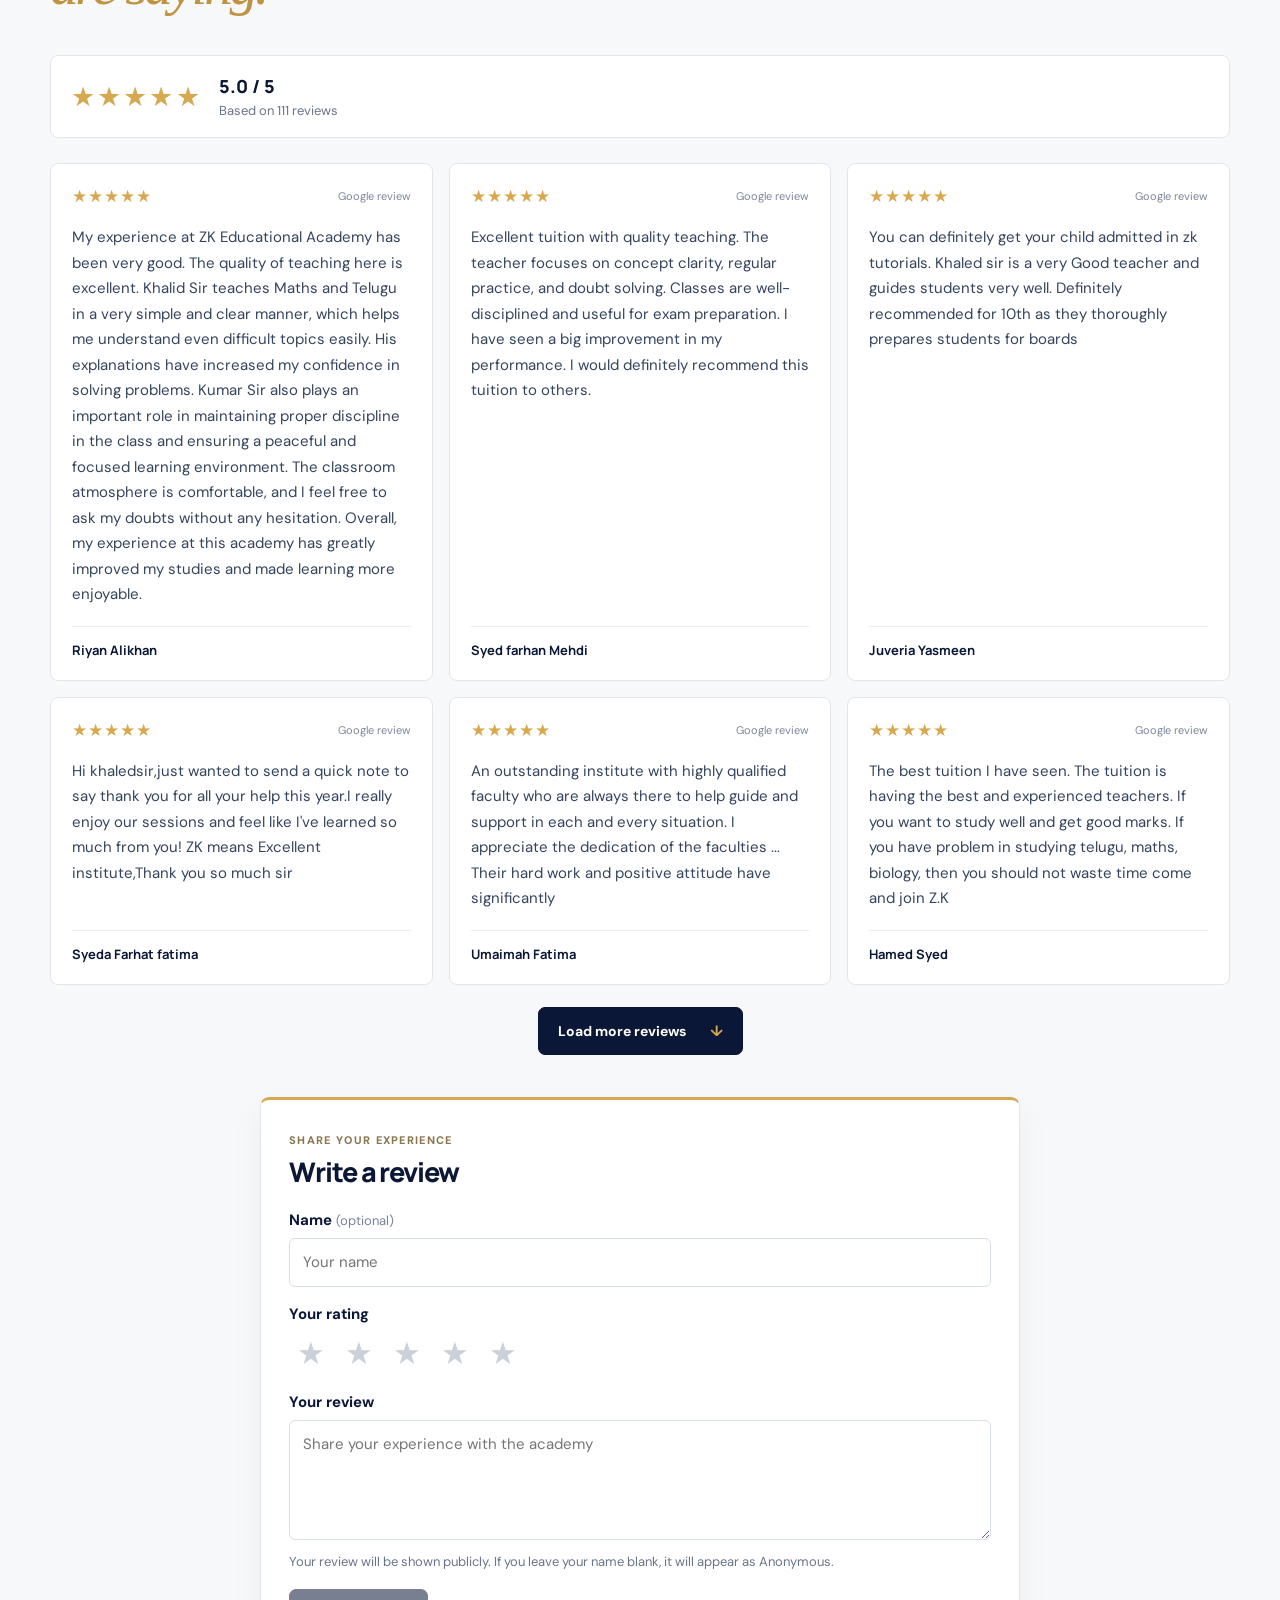
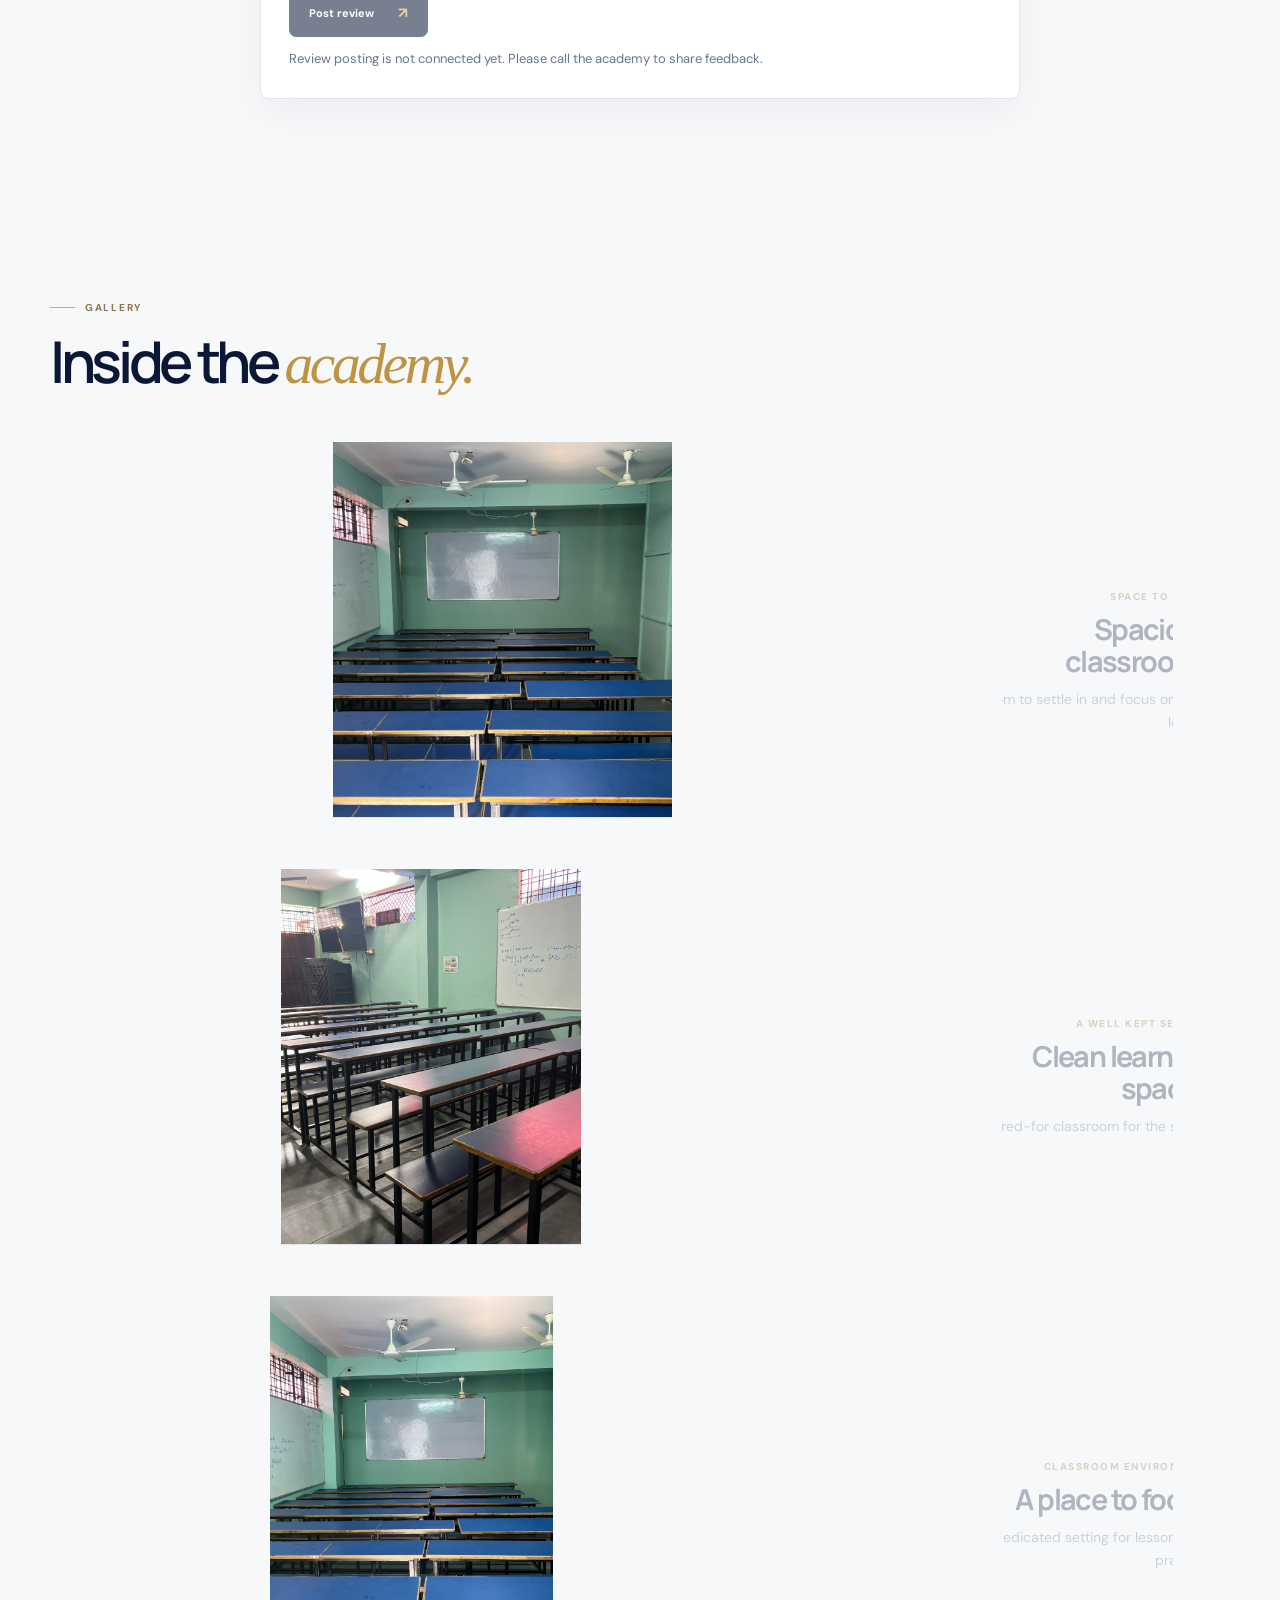
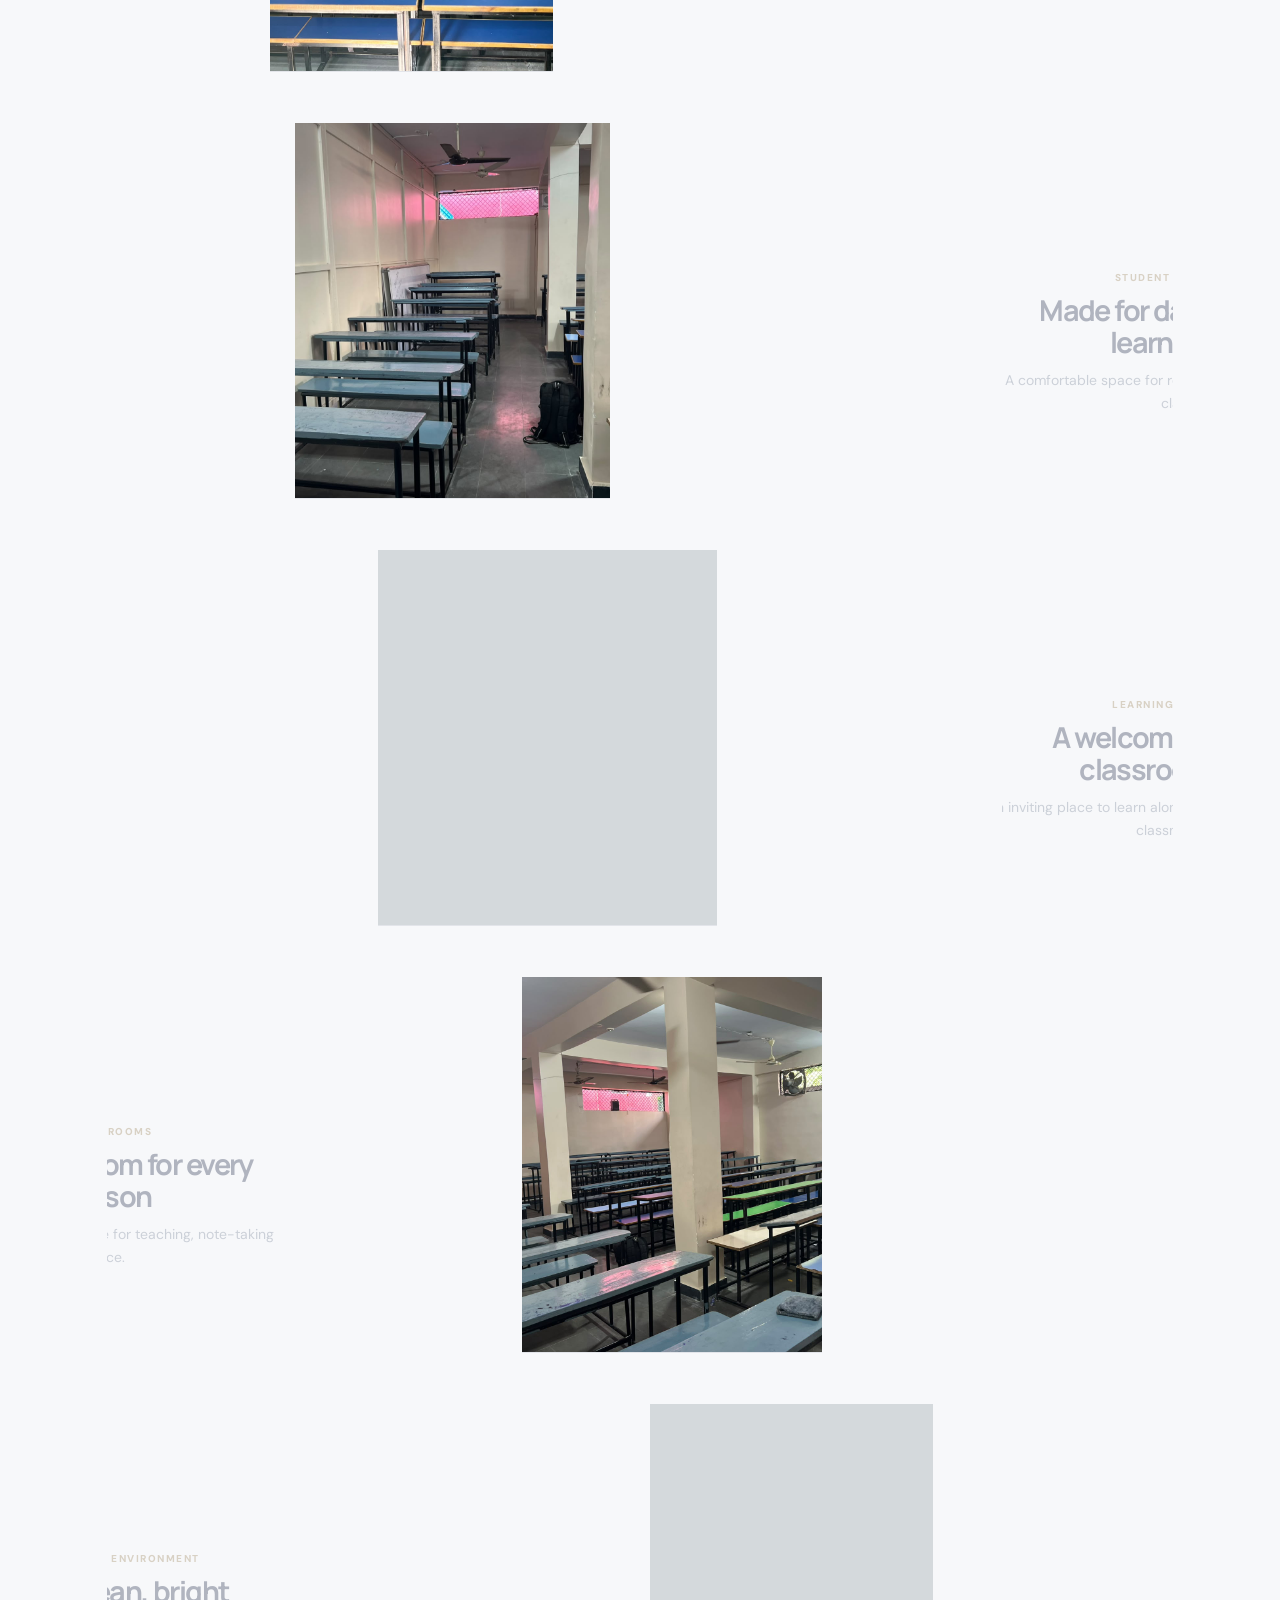
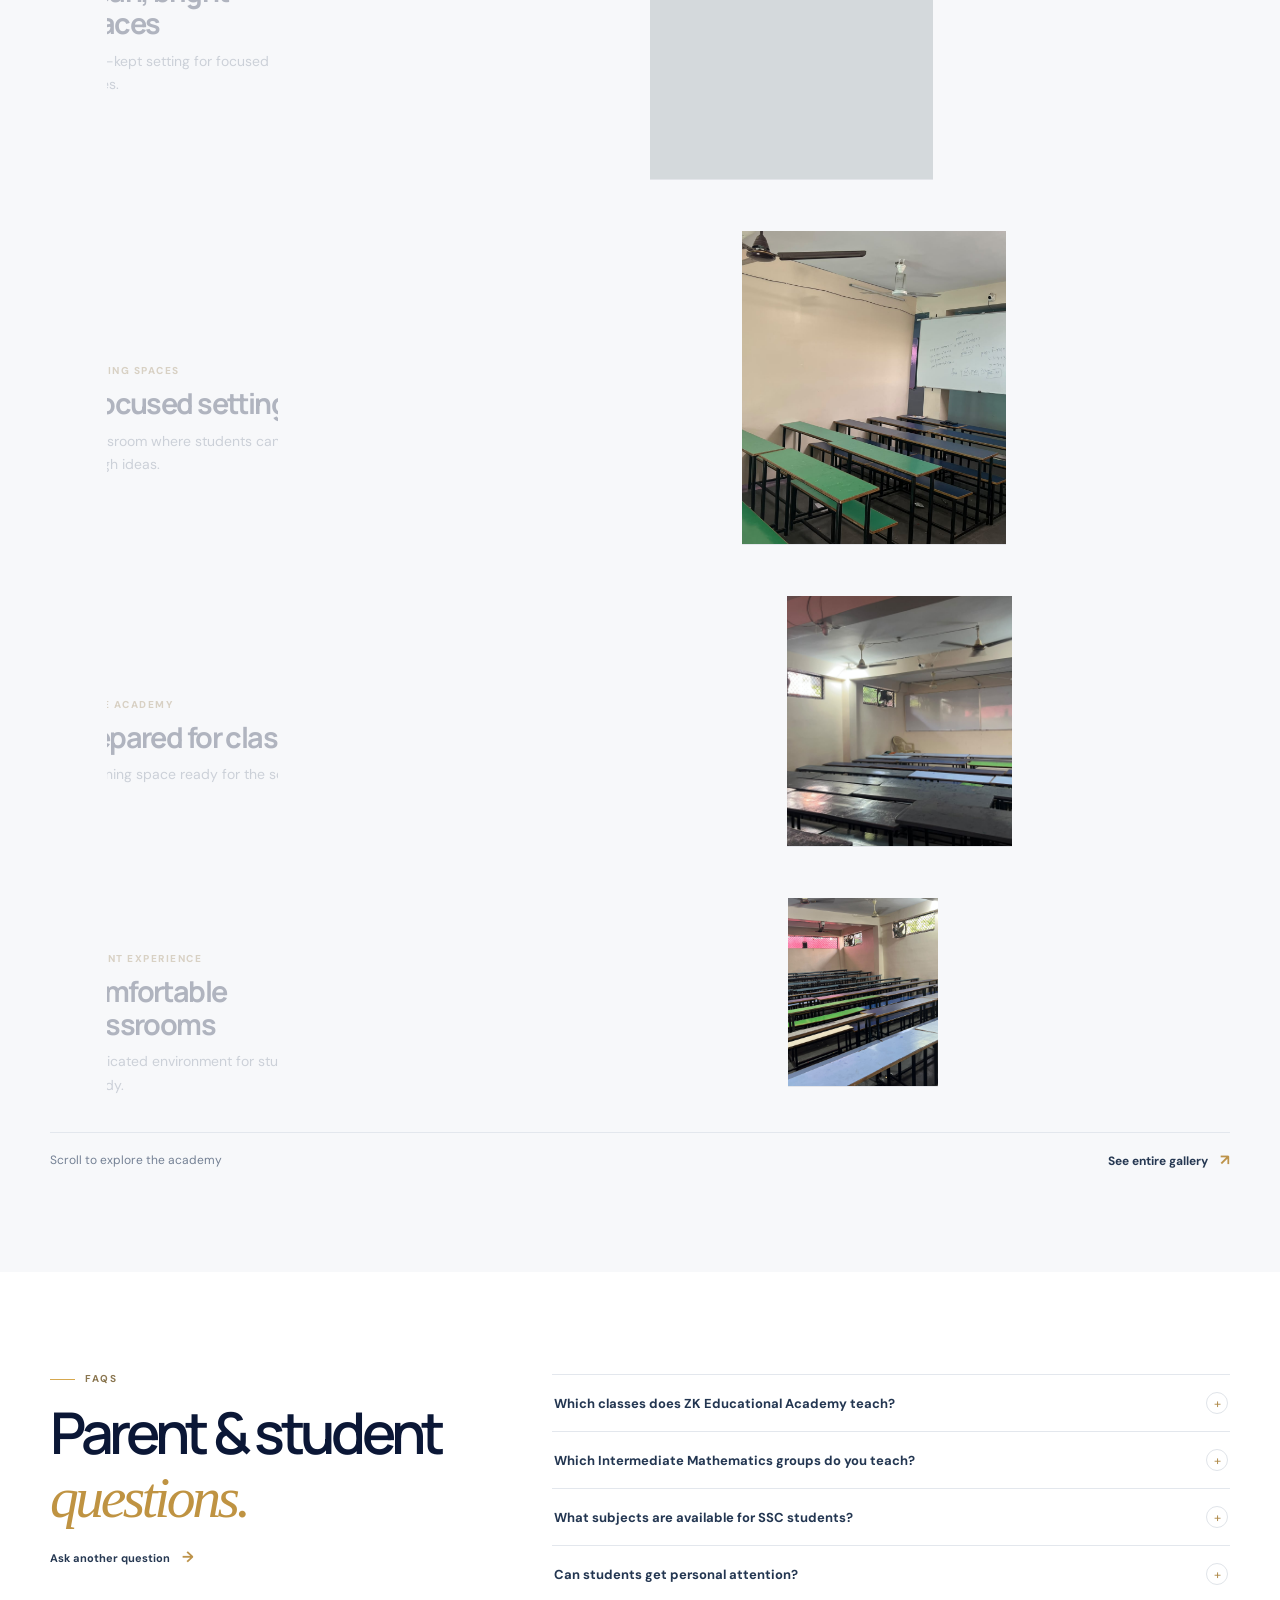
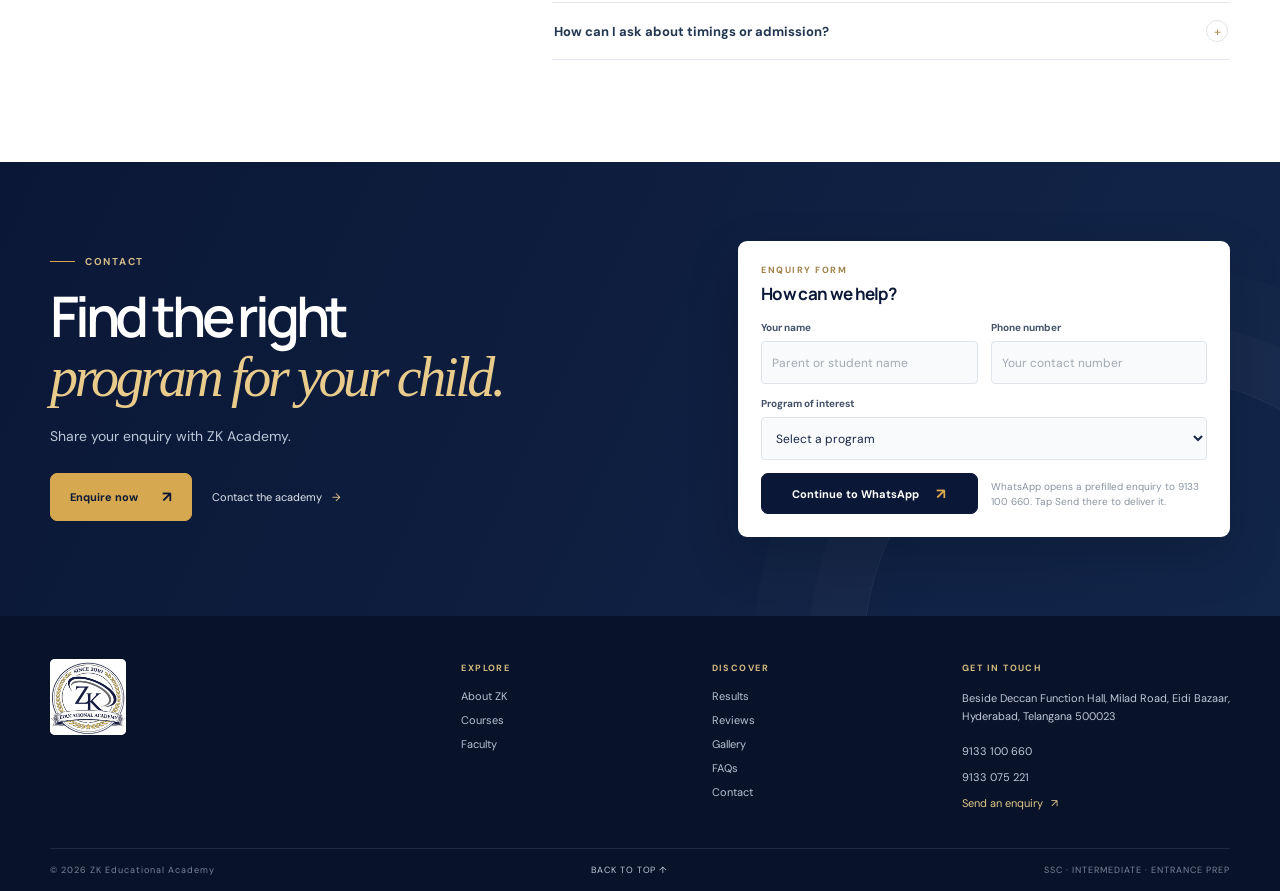
==== commit 973c713f: "Add files via upload" ====
--- a/index.html
+++ b/index.html
@@ -102,11 +102,9 @@
     <section class="results-section" id="progress"><div class="container results-container"><div class="results-heading reveal"><div class="eyebrow"><span class="eyebrow-line"></span> Our results</div></div><div class="results-list" id="results-list" aria-live="polite"></div></div></section>
     <section class="section reviews-section" id="reviews"><div class="container"><div class="section-heading reveal"><div><div class="eyebrow"><span class="eyebrow-line"></span> Parent & student reviews</div><h2>What parents and students<br><em>are saying.</em></h2></div></div><div class="review-summary reveal"><div class="review-summary-stars" id="review-summary-stars" aria-hidden="true">☆☆☆☆☆</div><div><strong id="review-average">Rating from published reviews</strong><span id="review-count">Feedback from our community</span></div></div><div class="review-grid" id="review-grid" aria-live="polite"></div><p class="review-empty" id="review-empty">No reviews have been posted yet.</p><button class="button review-load-more" id="review-load-more" type="button" hidden>Load more reviews <span aria-hidden="true">↓</span></button><form class="review-form" id="review-form"><div class="review-form-heading"><span>SHARE YOUR EXPERIENCE</span><h3>Write a review</h3></div><label class="review-name-label" for="review-name">Name <span>(optional)</span></label><input id="review-name" name="name" type="text" maxlength="80" autocomplete="name" placeholder="Your name"><fieldset class="review-rating-fieldset"><legend>Your rating</legend><div class="review-rating-choices"><label><input type="radio" name="rating" value="5" required><span aria-label="5 stars">★</span></label><label><input type="radio" name="rating" value="4"><span aria-label="4 stars">★</span></label><label><input type="radio" name="rating" value="3"><span aria-label="3 stars">★</span></label><label><input type="radio" name="rating" value="2"><span aria-label="2 stars">★</span></label><label><input type="radio" name="rating" value="1"><span aria-label="1 star">★</span></label></div></fieldset><label class="review-name-label" for="review-text">Your review</label><textarea id="review-text" name="text" rows="4" minlength="20" maxlength="1000" placeholder="Share your experience with the academy" required></textarea><label class="review-honeypot" aria-hidden="true">Leave this field empty<input name="website" tabindex="-1" autocomplete="off"></label><p class="review-privacy-note">Your review will be shown publicly. If you leave your name blank, it will appear as Anonymous.</p><button class="button review-submit" id="review-submit" type="submit" disabled>Post review <span aria-hidden="true">↗</span></button><p class="review-form-status" id="review-form-status" role="status" aria-live="polite">Review posting will be available after the site’s review storage is connected.</p></form></div></section>
     <section class="section gallery" id="gallery"><div class="container"><div class="section-heading reveal"><div><div class="eyebrow"><span class="eyebrow-line"></span> Gallery</div><h2>Inside the <em>academy.</em></h2></div></div>
-      <div class="classroom-carousel reveal" role="region" aria-roledescription="carousel" aria-label="ZK Academy classroom photographs">
-        <div class="carousel-viewport" role="group" tabindex="0" aria-label="Classroom photos. Use the arrow buttons or swipe to browse.">
-          <div class="carousel-track" id="classroom-carousel-track"></div>
-        </div>
-        <div class="carousel-controls"><a class="carousel-gallery-link" href="gallery.html">See entire gallery <span aria-hidden="true">↗</span></a><div><button type="button" data-carousel-prev aria-label="Scroll classroom photos backward">←</button><button type="button" data-carousel-toggle aria-pressed="false">Pause</button><button type="button" data-carousel-next aria-label="Scroll classroom photos forward">→</button></div></div>
+      <div class="gallery-scroll-feature" role="region" aria-label="ZK Academy classroom photographs">
+        <div class="spotlight-images" id="classroom-scroll-gallery"></div>
+        <div class="gallery-scroll-footer"><span>Scroll to explore the academy</span><a href="gallery.html" class="text-link">See entire gallery <span aria-hidden="true">↗</span></a></div>
       </div>
     </div></section>
     <section class="section faq" id="faq"><div class="container faq-layout"><div class="faq-intro reveal"><div class="eyebrow"><span class="eyebrow-line"></span> FAQs</div><h2>Parent & student<br><em>questions.</em></h2><a href="#contact" class="text-link">Ask another question <span>→</span></a></div><div class="faq-list reveal">
@@ -121,6 +119,7 @@
   <footer class="footer"><div class="container footer-main"><div><a class="brand brand-light" href="#home" aria-label="ZK Educational Academy home"><img class="brand-logo" src="assets/zk-logo.jpeg" alt="ZK Educational Academy"></a></div><div class="footer-column"><span>EXPLORE</span><a href="about.html">About ZK</a><a href="#courses">Courses</a><a href="#faculty">Faculty</a></div><div class="footer-column"><span>DISCOVER</span><a href="#progress">Results</a><a href="#reviews">Reviews</a><a href="#gallery">Gallery</a><a href="#faq">FAQs</a><a href="#contact">Contact</a></div><div class="footer-column footer-contact"><span>GET IN TOUCH</span><p class="footer-address">Beside Deccan Function Hall, Milad Road, Eidi Bazaar, Hyderabad, Telangana 500023</p><a href="tel:+919133100660">9133 100 660</a><a href="tel:+919133075221">9133 075 221</a><a href="#contact">Send an enquiry <span>↗</span></a></div></div><div class="container footer-bottom"><span>© <span id="year"></span> ZK Educational Academy</span><a href="#top">BACK TO TOP ↑</a><span>SSC · INTERMEDIATE · ENTRANCE PREP</span></div></footer>
   <script src="reviews.js"></script>
   <script src="script.js"></script>
+  <script src="gallery-scroll.js"></script>
 </body>
 </html>
 
--- a/styles.css
+++ b/styles.css
@@ -57,33 +57,14 @@
 .gallery-photo img{display:block;width:100%;height:100%;object-fit:cover;transition:transform .5s ease}
 .gallery-photo:hover img{transform:scale(1.035)}
 .gallery-photo figcaption{position:absolute;left:0;right:0;bottom:0;padding:20px 12px 11px;background:linear-gradient(transparent,#0b1736a8);color:#fff;font-size:9px;font-weight:600}
-.classroom-carousel{width:100%;min-width:0}
-.carousel-viewport{width:100%;overflow-x:auto;overflow-y:hidden;scrollbar-width:none;overscroll-behavior-x:contain;cursor:grab;touch-action:pan-x;-webkit-overflow-scrolling:touch}
-.carousel-viewport::-webkit-scrollbar{display:none}
-.carousel-viewport:active{cursor:grabbing}
-.carousel-viewport:focus-visible{outline:2px solid var(--gold);outline-offset:4px;border-radius:7px}
-.carousel-track,.carousel-group{display:flex;width:max-content}
-.carousel-group{gap:16px;padding-right:16px}
-.carousel-slide{position:relative;flex:0 0 clamp(350px,38vw,470px);aspect-ratio:1.35;margin:0;overflow:hidden;border-radius:8px;background:#d4d9dc;box-shadow:0 8px 24px #0b173612}
-.carousel-slide img{display:block;width:100%;height:100%;object-fit:cover;transition:transform .45s ease}
-.carousel-slide:hover img{transform:scale(1.035)}
-.carousel-controls{display:flex;align-items:center;justify-content:space-between;gap:14px;margin-top:17px;color:#748094;font-size:11px}
-.carousel-controls>div{display:flex;align-items:center;gap:8px}
-.carousel-controls button{min-width:38px;height:36px;padding:0 10px;border:1px solid #dce1e8;border-radius:5px;background:#fff;color:var(--navy);font:600 13px var(--body);cursor:pointer;transition:background .2s,border-color .2s}
-.carousel-controls button:hover{background:#f1f3f7;border-color:#bbc5d3}
-.carousel-controls button[data-carousel-toggle]{min-width:68px;font-size:10px}
-.carousel-controls button[hidden]{display:none}
-@media(max-width:600px){
-  .carousel-group{gap:12px;padding-right:12px}
-  .carousel-slide{flex-basis:88vw;aspect-ratio:1.25}
-  .carousel-controls{font-size:10px;margin-top:13px}
-  .carousel-controls button{min-width:35px;height:34px}
+@media(max-width:600px){
   .footer-main{align-items:start}
   .footer-main>div,.footer-column{min-width:0}
   .footer-contact p{overflow-wrap:anywhere}
   .footer-bottom{height:auto;min-height:0;display:grid;grid-template-columns:minmax(0,1fr) auto;gap:9px 12px;padding:13px 0;font-size:8px;line-height:1.4;letter-spacing:.04em}
   .footer-bottom>span:last-child{grid-column:1/-1;text-align:center}
 }
+
 @media(max-width:480px){
   .contact-form{grid-template-columns:minmax(0,1fr)}
   .contact-form label:nth-of-type(3){grid-column:auto}
@@ -95,9 +76,18 @@
   .footer-bottom{grid-template-columns:minmax(0,1fr) auto}
   .footer-bottom>span:first-child{max-width:100%;overflow-wrap:anywhere}
 }
-@media(prefers-reduced-motion:reduce){.carousel-slide img{transition:none}}
-.carousel-gallery-link{font-size:11px;font-weight:700;color:#263852;white-space:nowrap}
-.carousel-gallery-link span{margin-left:5px;color:#bd934a}
+.gallery-scroll-feature{overflow-x:clip}
+.spotlight-images{display:flex;flex-direction:column;gap:clamp(20px,3vw,38px);padding:8px 0 4px}
+.spotlight-row{position:relative;width:100%;height:calc(var(--spotlight-image-height) + 14px)}
+.spotlight-image{position:absolute;top:0;left:0;margin:0;overflow:hidden;border-radius:8px;background:#d4d9dc;clip-path:inset(0 20% 0 20%);box-shadow:0 14px 36px #0b17361b;will-change:translate,clip-path}
+.spotlight-image img{display:block;width:100%;height:100%;object-fit:cover}
+.spotlight-copy{position:absolute;inset:0 auto 0 0;width:min(24vw,285px);display:flex;flex-direction:column;justify-content:center;gap:10px;padding:16px 18px;will-change:translate,clip-path,opacity}
+.spotlight-copy:before{content:"";width:34px;height:2px;background:var(--gold);margin-bottom:3px}
+.spotlight-copy>span{font-size:10px;font-weight:800;letter-spacing:.15em;color:#927748}
+.spotlight-copy h3{margin:0;color:var(--navy);font:700 clamp(20px,2.25vw,29px)/1.13 var(--display);letter-spacing:-.055em}
+.spotlight-copy p{margin:0;color:#68758a;font-size:14px;line-height:1.65}
+.gallery-scroll-footer{display:flex;align-items:center;justify-content:space-between;gap:16px;margin-top:28px;padding-top:17px;border-top:1px solid var(--line);color:#748094;font-size:12px}
+.gallery-scroll-footer .text-link{font-size:12px;font-weight:700;white-space:nowrap}
 .gallery-page-hero{padding:58px 0 28px;background:#f0f1f4}
 .gallery-page-hero h1{font:700 clamp(38px,5vw,54px)/1.1 var(--display);letter-spacing:-.07em;color:var(--navy);margin:17px 0 12px}
 .full-gallery-section{padding:28px 0 88px;background:#f0f1f4}
@@ -108,7 +98,8 @@
 .full-gallery-item a:hover img{transform:scale(1.025)}
 .full-gallery-item a:focus-visible{outline:3px solid var(--gold);outline-offset:-3px}
 @media(max-width:850px){.full-gallery-grid{grid-template-columns:repeat(2,minmax(0,1fr));gap:14px}}
-@media(max-width:600px){.carousel-controls{gap:8px}.carousel-gallery-link{font-size:10px}.gallery-page-hero{padding:42px 0 20px}.gallery-page-hero h1{font-size:40px}.full-gallery-section{padding:20px 0 60px}.full-gallery-grid{gap:10px}}
+@media(max-width:700px){.spotlight-row{height:calc(var(--spotlight-image-height) + 114px)}.spotlight-copy{inset:calc(var(--spotlight-image-height) + 12px) 0 auto!important;width:100%;height:auto;padding:0;text-align:left!important}.spotlight-copy:before{margin-bottom:0}.spotlight-copy h3{font-size:22px}.spotlight-copy p{font-size:13px}}
+@media(max-width:600px){.gallery-page-hero{padding:42px 0 20px}.gallery-page-hero h1{font-size:40px}.full-gallery-section{padding:20px 0 60px}.full-gallery-grid{gap:10px}.spotlight-images{gap:18px}.gallery-scroll-footer{align-items:flex-start;flex-direction:column;gap:7px;margin-top:21px;font-size:11px}}
 @media(max-width:370px){.full-gallery-grid{grid-template-columns:minmax(0,1fr)}}
 @media(max-width:850px){.main-nav{font-size:14px}.main-nav .button-small{font-size:12px}.brand-logo{width:60px;height:60px}.brand-light .brand-logo{width:72px;height:72px}.hero h1{font-size:clamp(47px,7vw,61px)}.hero-image-wrap{height:410px}.stats-items{grid-template-columns:1.15fr 1fr 1fr}.stats-items>div{padding-left:16px;padding-right:12px}.stat-primary strong{font-size:clamp(48px,7vw,64px)}.stat-item .stat-value{font-size:clamp(35px,5vw,46px)}.stat-item p{font-size:12px}.feature-card p,.course-info>p,.faculty-details p,.step p,.progress-copy>p,.faq-intro>p,.faq-list details p{font-size:12px}.feature-card h3{font-size:15px}.section h2{font-size:clamp(40px,5.4vw,52px)}}
 @media(max-width:600px){.announcement{font-size:9px}.main-nav{font-size:15px}.brand-logo{width:58px;height:58px}.brand-light .brand-logo{width:68px;height:68px}.hero h1{font-size:clamp(49px,12vw,65px)}.hero-copy>p{font-size:14px;line-height:1.7}.hero-image-wrap{height:330px}.hero-bottom{font-size:8px}.stats-items{grid-template-columns:1fr 1fr;padding:8px 0}.stats-items>div{min-height:82px;padding:10px 8px;border-left:1px solid #ffffff24;text-align:center;align-items:center}.stats-items>div:first-child{grid-column:1/-1;border-left:0;border-bottom:1px solid #ffffff24;min-height:94px;padding:10px 8px}.stats-items>div:last-child{border-left:1px solid #ffffff24}.stat-primary strong{font-size:clamp(38px,10vw,50px)}.stat-primary p{font-size:12px;line-height:1.35;margin-top:7px}.stat-item .stat-value{font-size:clamp(30px,8vw,40px)}.stat-item p{font-size:11px;line-height:1.35;margin-top:6px}.results-section{padding:50px 0 62px}.results-container{width:calc(100% - 30px)}.results-heading{margin-bottom:19px}.result-item h2{font-size:25px;margin-bottom:12px}.result-banner{min-width:900px}.section{padding:66px 0}.section h2{font-size:clamp(39px,10vw,48px)}.section-heading>p,.experience-head>p,.faculty-intro>p{font-size:13px;line-height:1.7}.feature-card{min-height:168px;padding:16px 13px}.feature-card h3{font-size:14px}.feature-card p{font-size:12px;line-height:1.55}.feature-number{font-size:9px}.course-card{min-height:270px}.course-info h3{font-size:16px}.course-info>p{font-size:12px}.class-pills span{font-size:10px}.course-note{font-size:11px}.course-link{font-size:11px}.faculty-intro h2{font-size:40px}.faculty-details h3{font-size:16px}.faculty-details p{font-size:11px;line-height:1.6}.faculty-placeholder{font-size:8px}.faculty-details .text-link{font-size:10px}.experience-head>p{margin-top:12px}.experience-visual{height:290px}.experience-caption strong{font-size:28px}.image-disclaimer{font-size:8px}.experience-tags span{font-size:9px}.experience-tags a{font-size:11px}.step h3{font-size:15px}.step p{font-size:11px;line-height:1.6}.progress-copy h2{font-size:42px}.progress-copy>p{font-size:13px}.gallery-main figcaption span{font-size:8px}.gallery-main figcaption strong{font-size:18px}.gallery-placeholder>span:nth-child(2){font-size:8px}.gallery-placeholder strong{font-size:12px}.gallery-note{font-size:9px}.faq-intro h2{font-size:39px}.faq-list summary{font-size:12px;line-height:1.5}.faq-list details p{font-size:12px}.contact-copy h2{font-size:clamp(39px,10vw,48px)}.contact-copy>p{font-size:13px}.contact-direct{font-size:10px}.contact-form label{font-size:10px}.contact-form input,.contact-form select{font-size:13px;height:42px}.form-note{font-size:9px}.footer-column>a,.footer-contact p{font-size:11px}.footer-column>span{font-size:8px}.footer-bottom{font-size:7px}}
@@ -498,7 +489,6 @@
 @media(max-width:850px){
   .container{width:calc(100% - 40px)}
   .contact-bar-inner{flex-wrap:wrap}
-  .carousel-viewport{touch-action:pan-x pan-y}
 }
 @media(max-width:600px){
   html{scroll-padding-top:76px}
@@ -517,9 +507,6 @@
   .hero-contact-group p{overflow-wrap:anywhere}
   .button{min-height:46px}
   .course-link,.text-link{min-height:44px;display:inline-flex;align-items:center}
-  .carousel-controls button{min-width:44px;height:44px}
-  .carousel-controls button[data-carousel-toggle]{min-width:68px}
-  .carousel-gallery-link{min-height:44px;display:inline-flex;align-items:center}
   .review-attribution strong{min-width:0;overflow-wrap:anywhere}
   .footer-column>a,.footer-contact>a{min-height:36px;display:flex;align-items:center}
   .footer-bottom{font-size:8px;letter-spacing:.04em}
@@ -533,10 +520,6 @@
   .hero-actions .button{flex:1 1 auto}
   .hero-contact-group .hero-phone-links{display:grid;grid-template-columns:1fr}
   .stats-items .stat-item .stat-value{font-size:34px}
-  .carousel-controls{align-items:flex-start}
-  .carousel-controls>div{gap:5px}
-  .carousel-controls button{min-width:42px;height:44px;padding:0 7px}
-  .carousel-controls button[data-carousel-toggle]{min-width:62px}
 }
 
 /* Full-resolution results remain scrollable on phones, with a direct image link. */
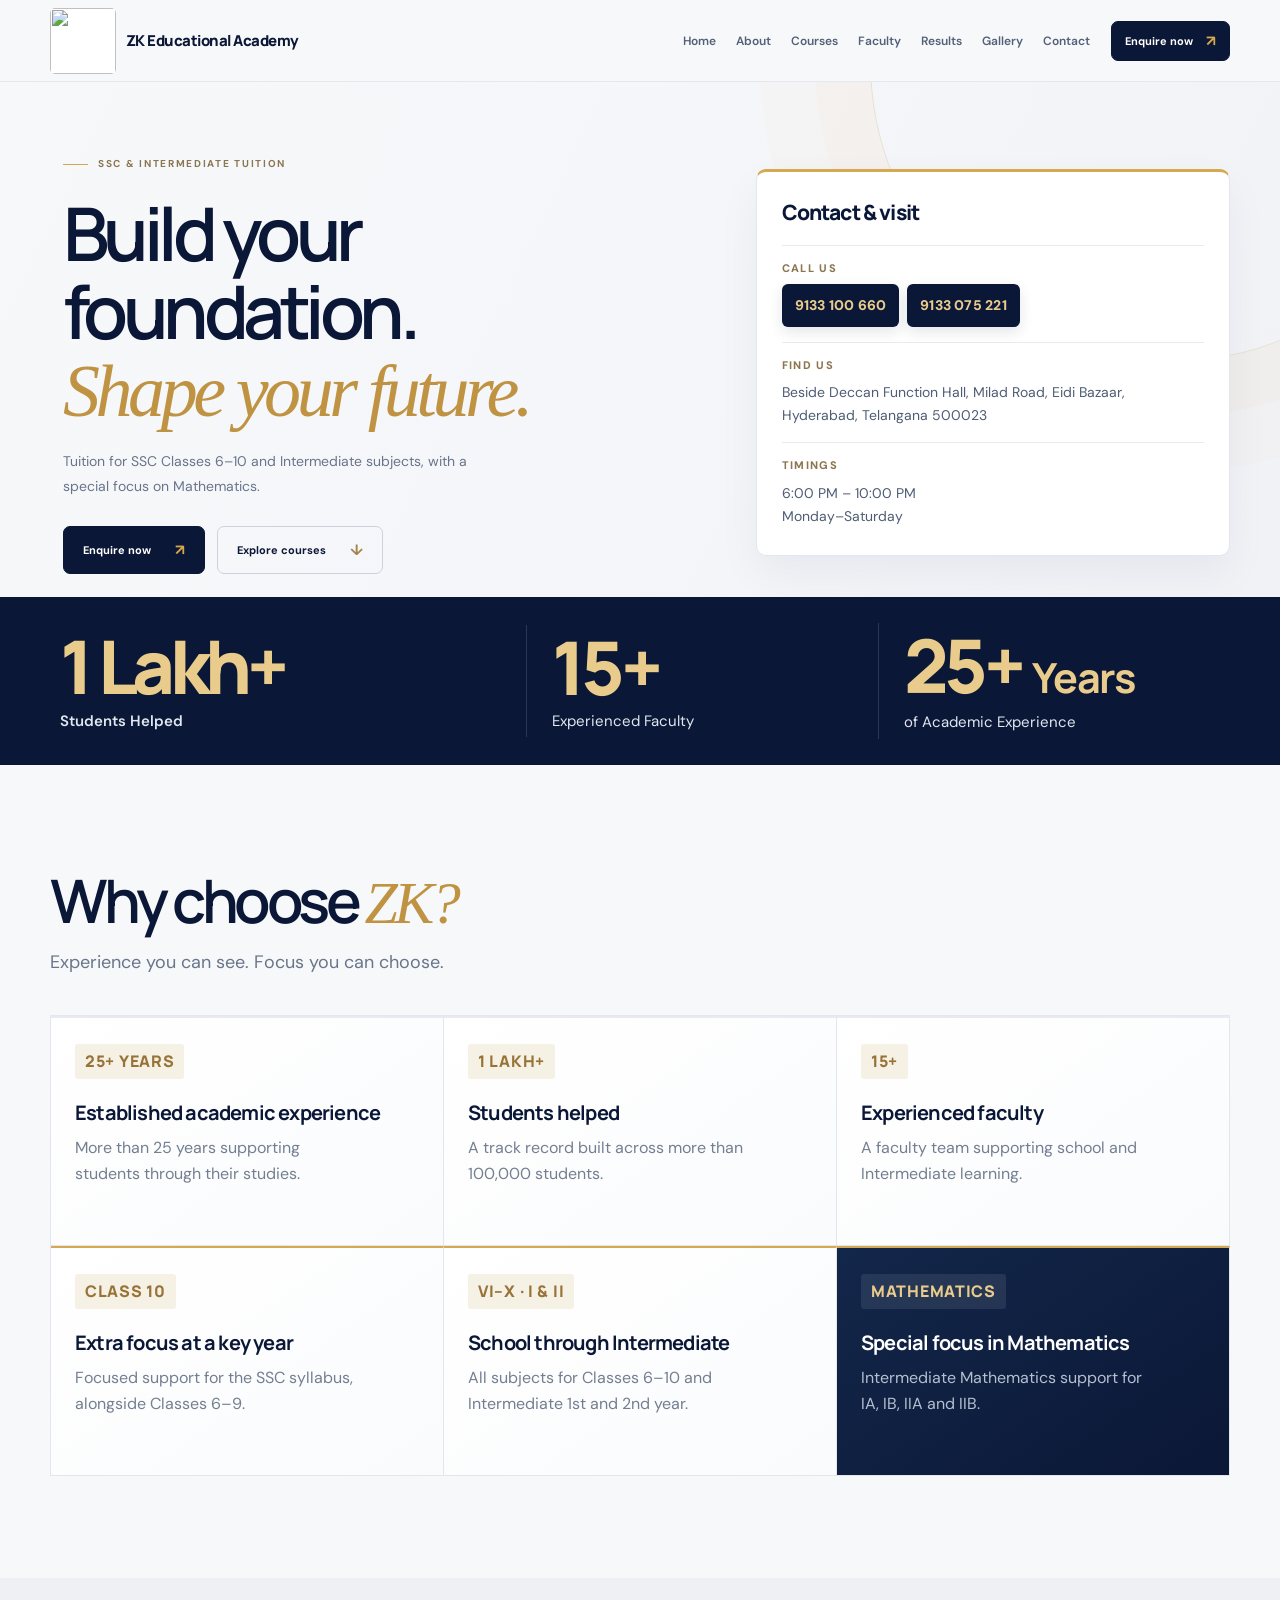
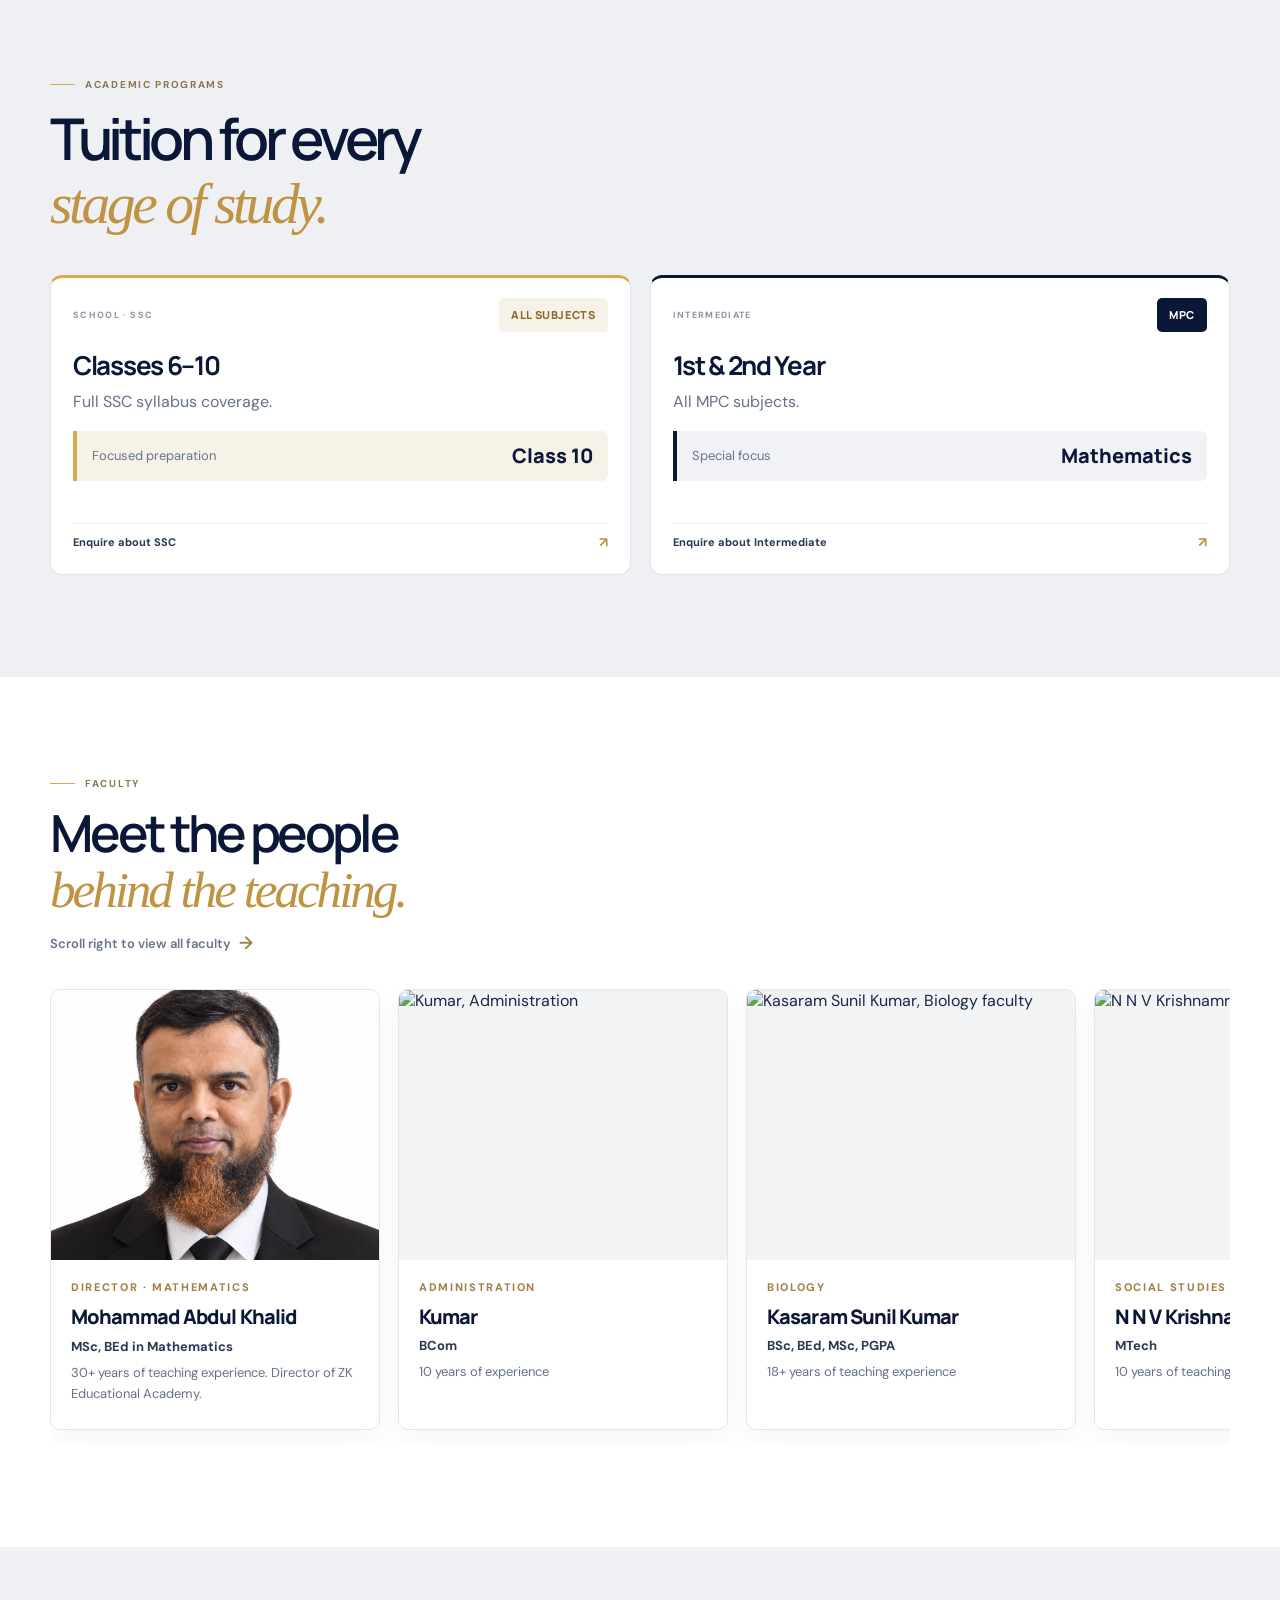
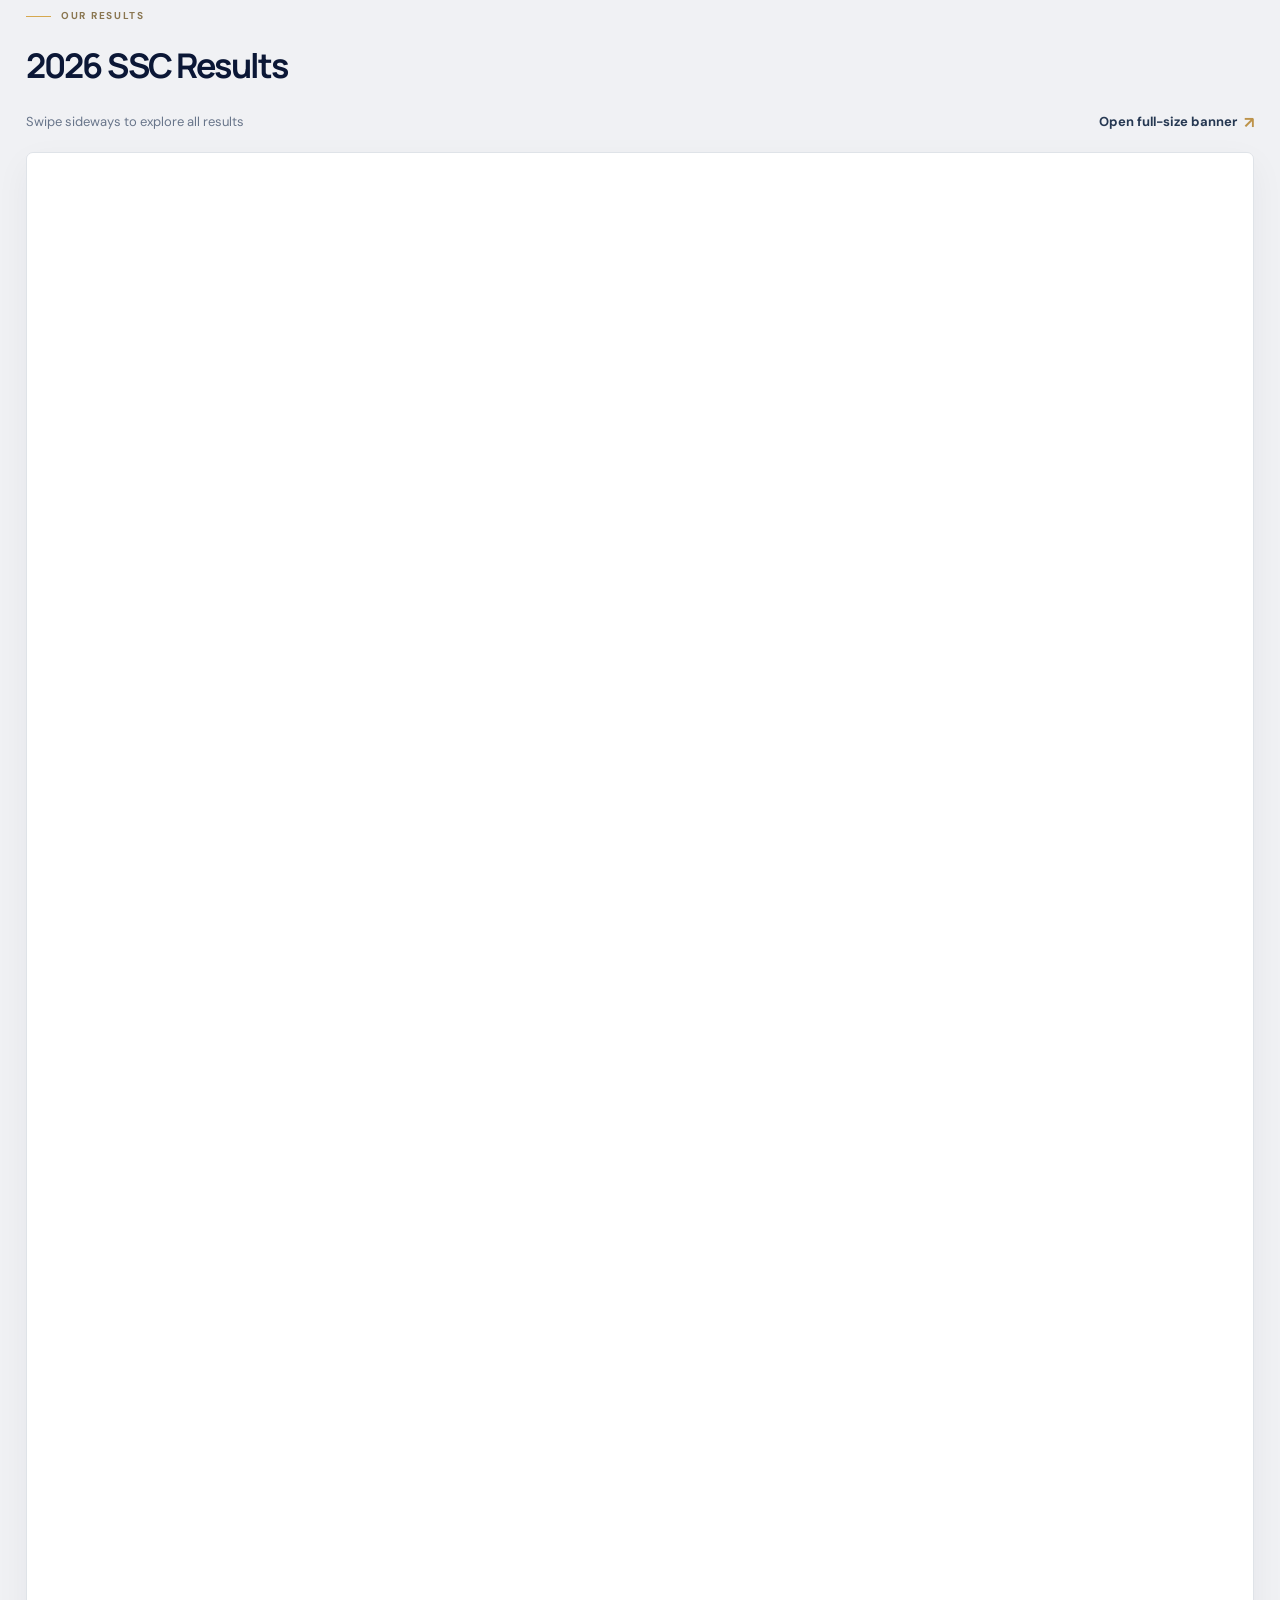
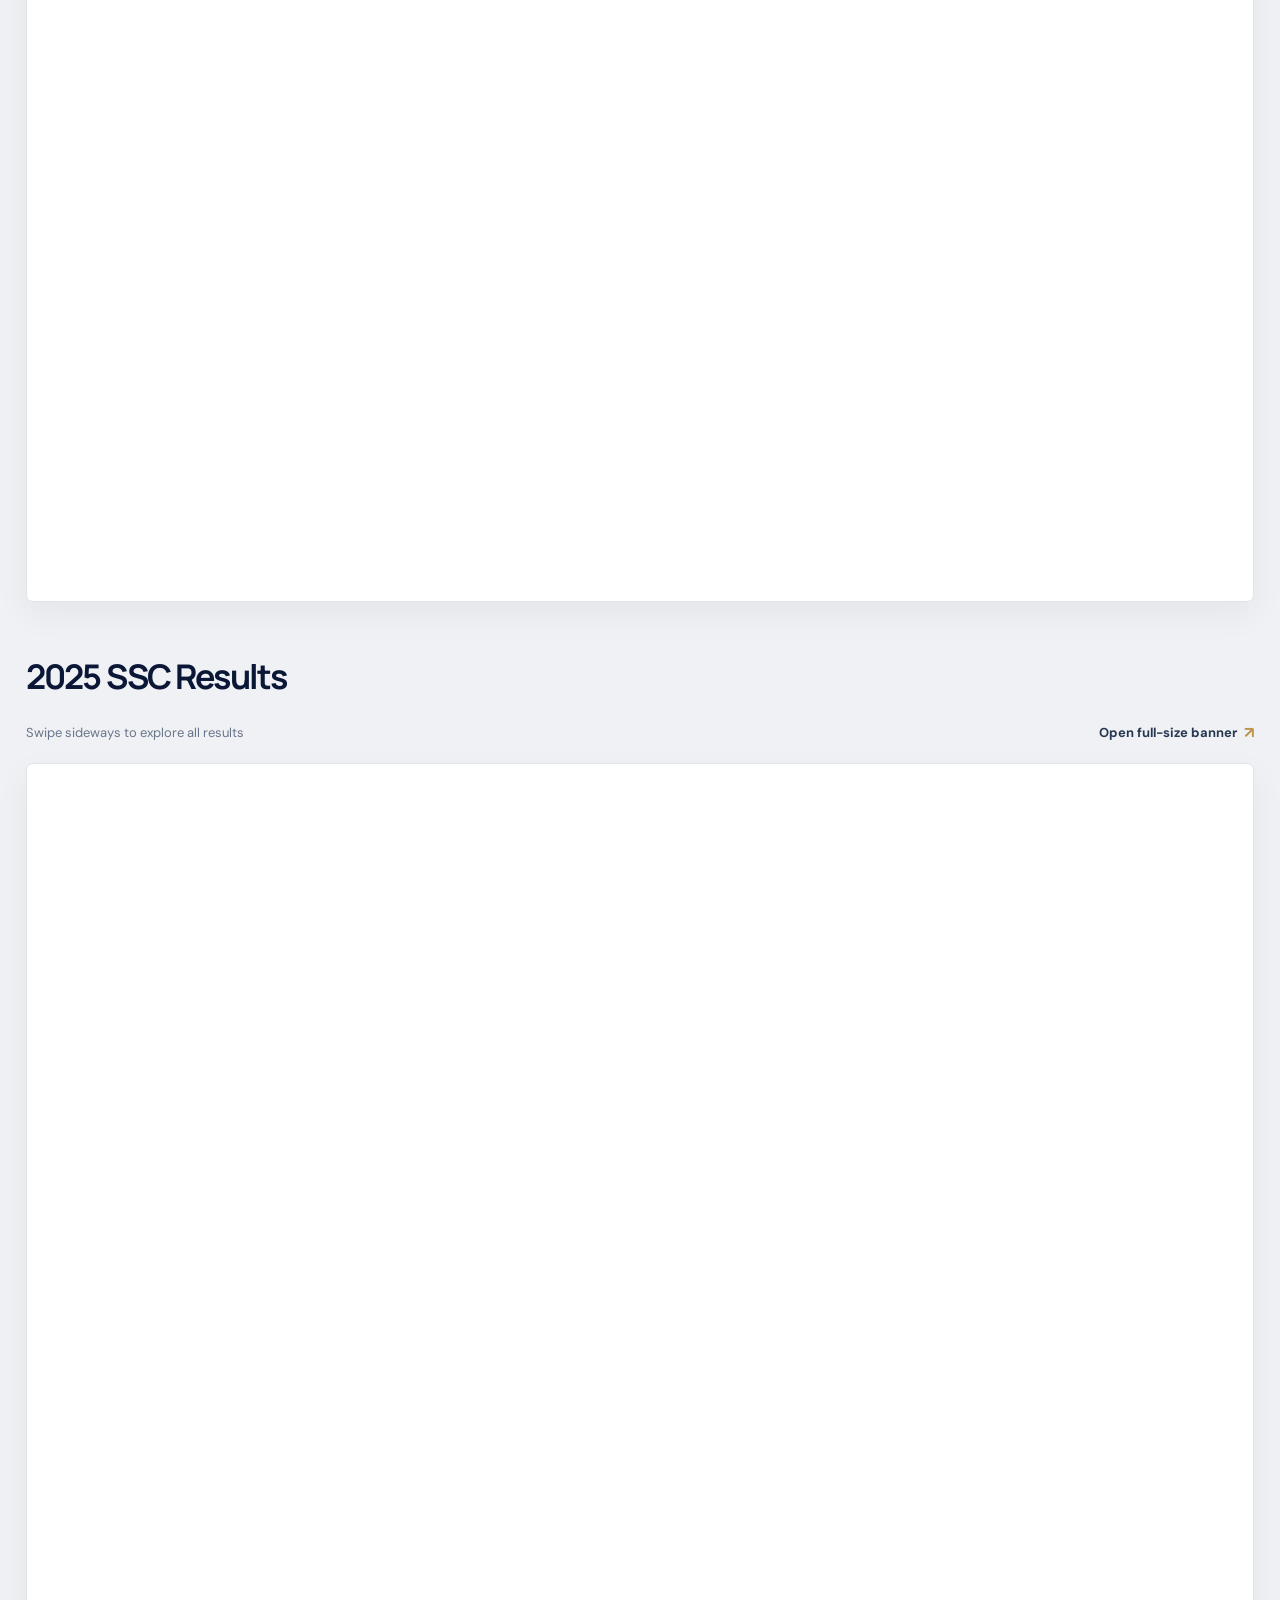
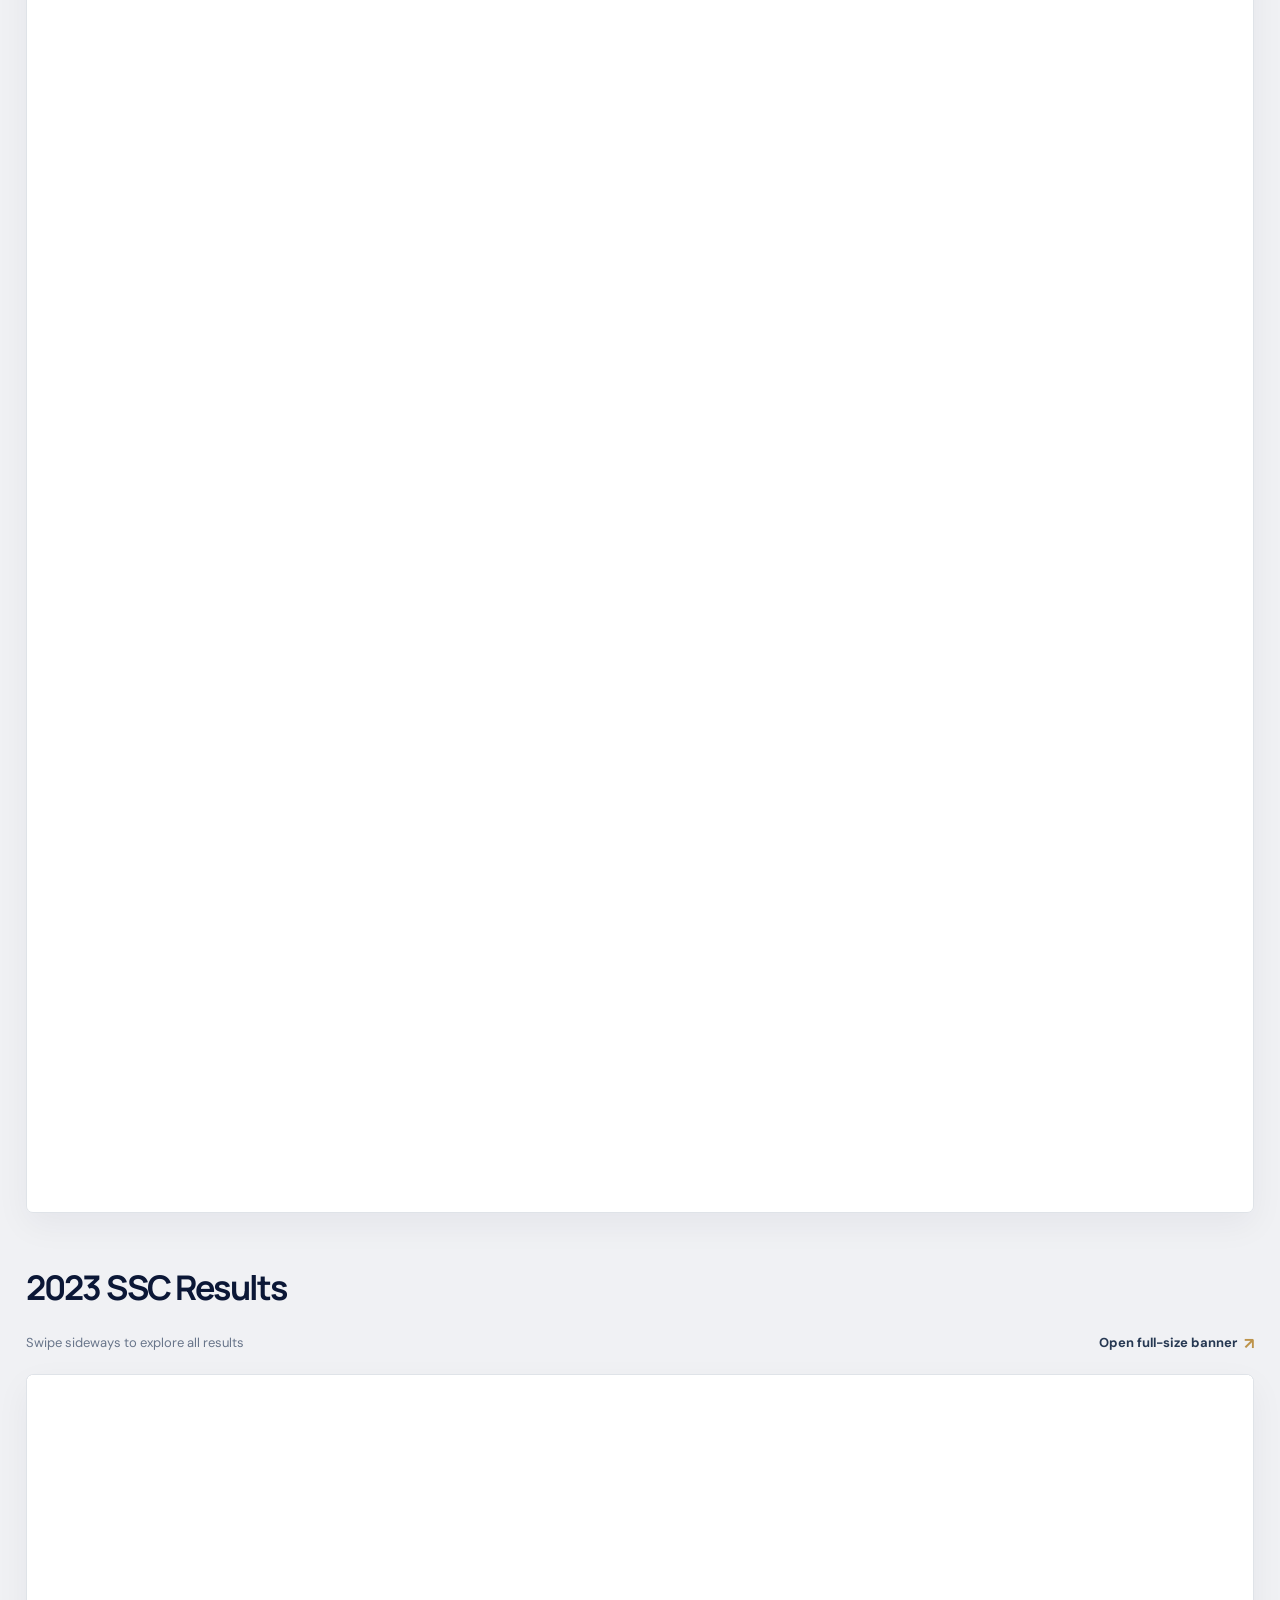
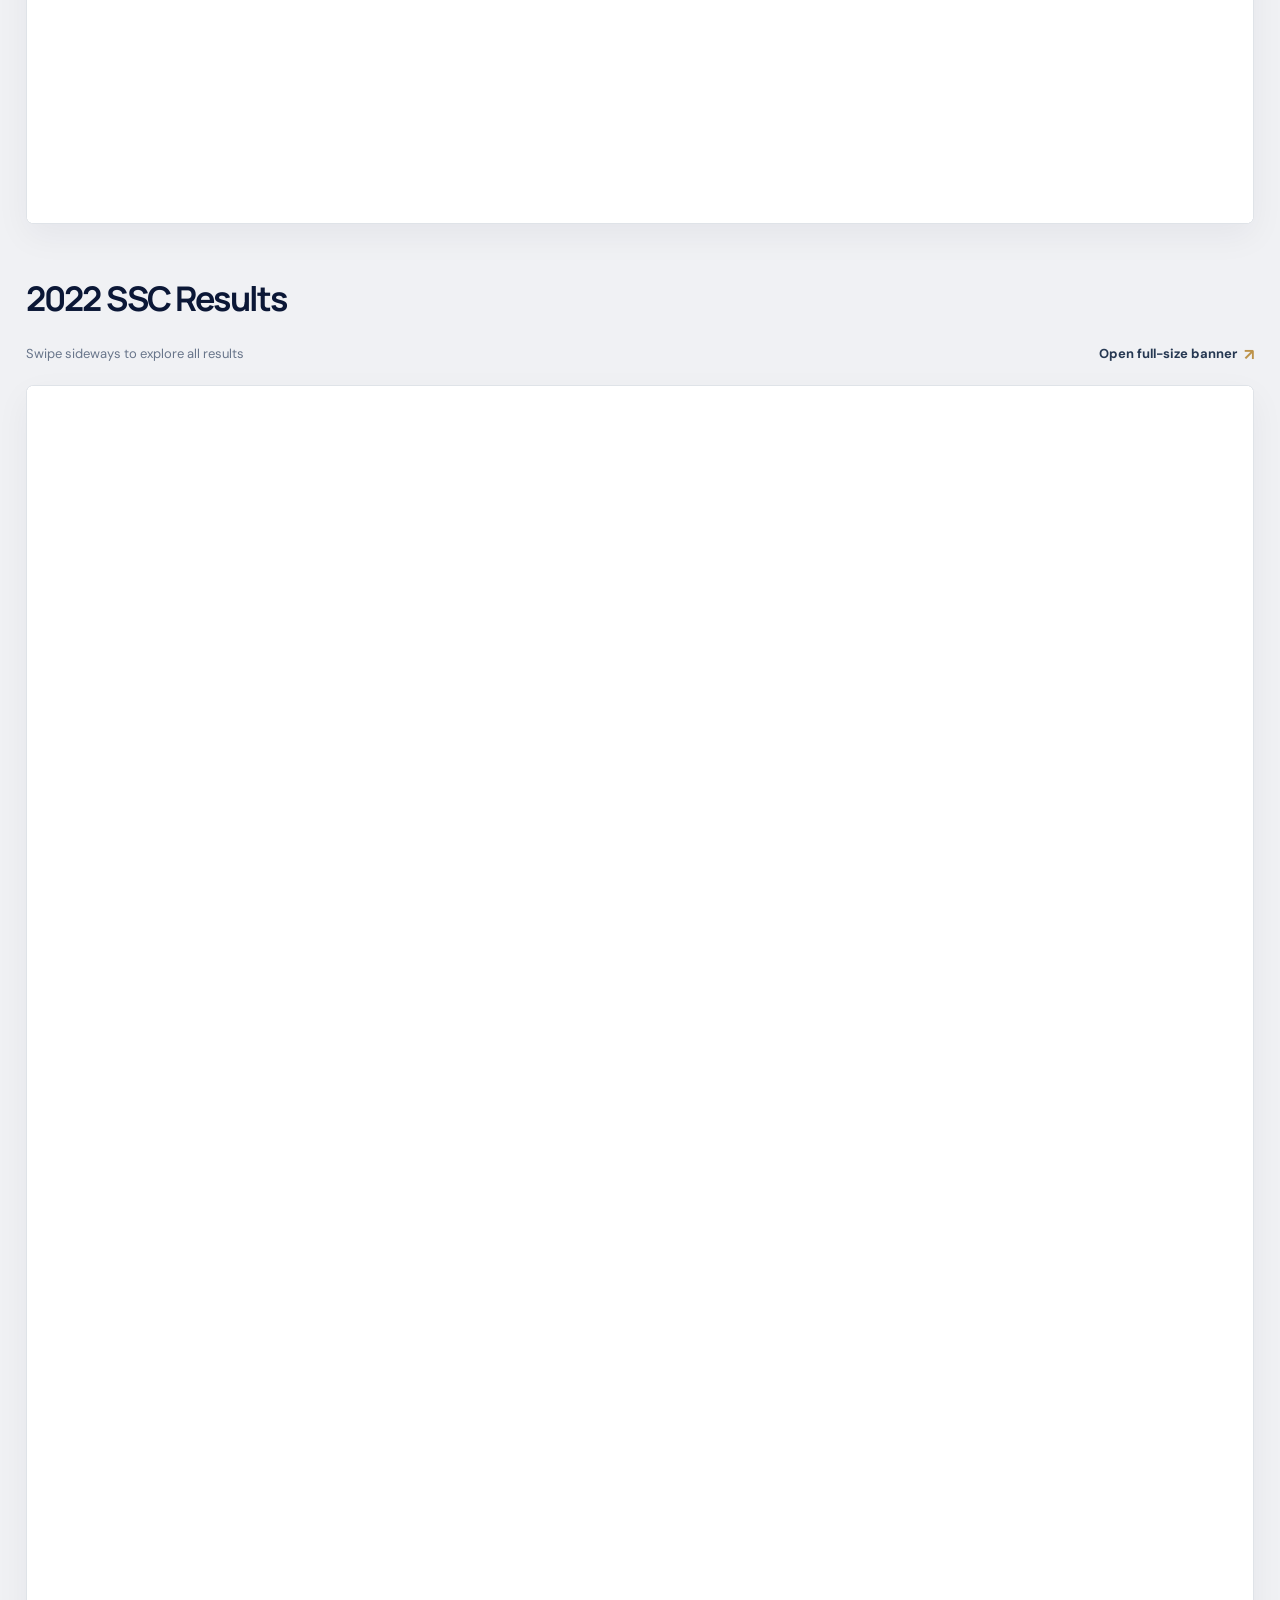
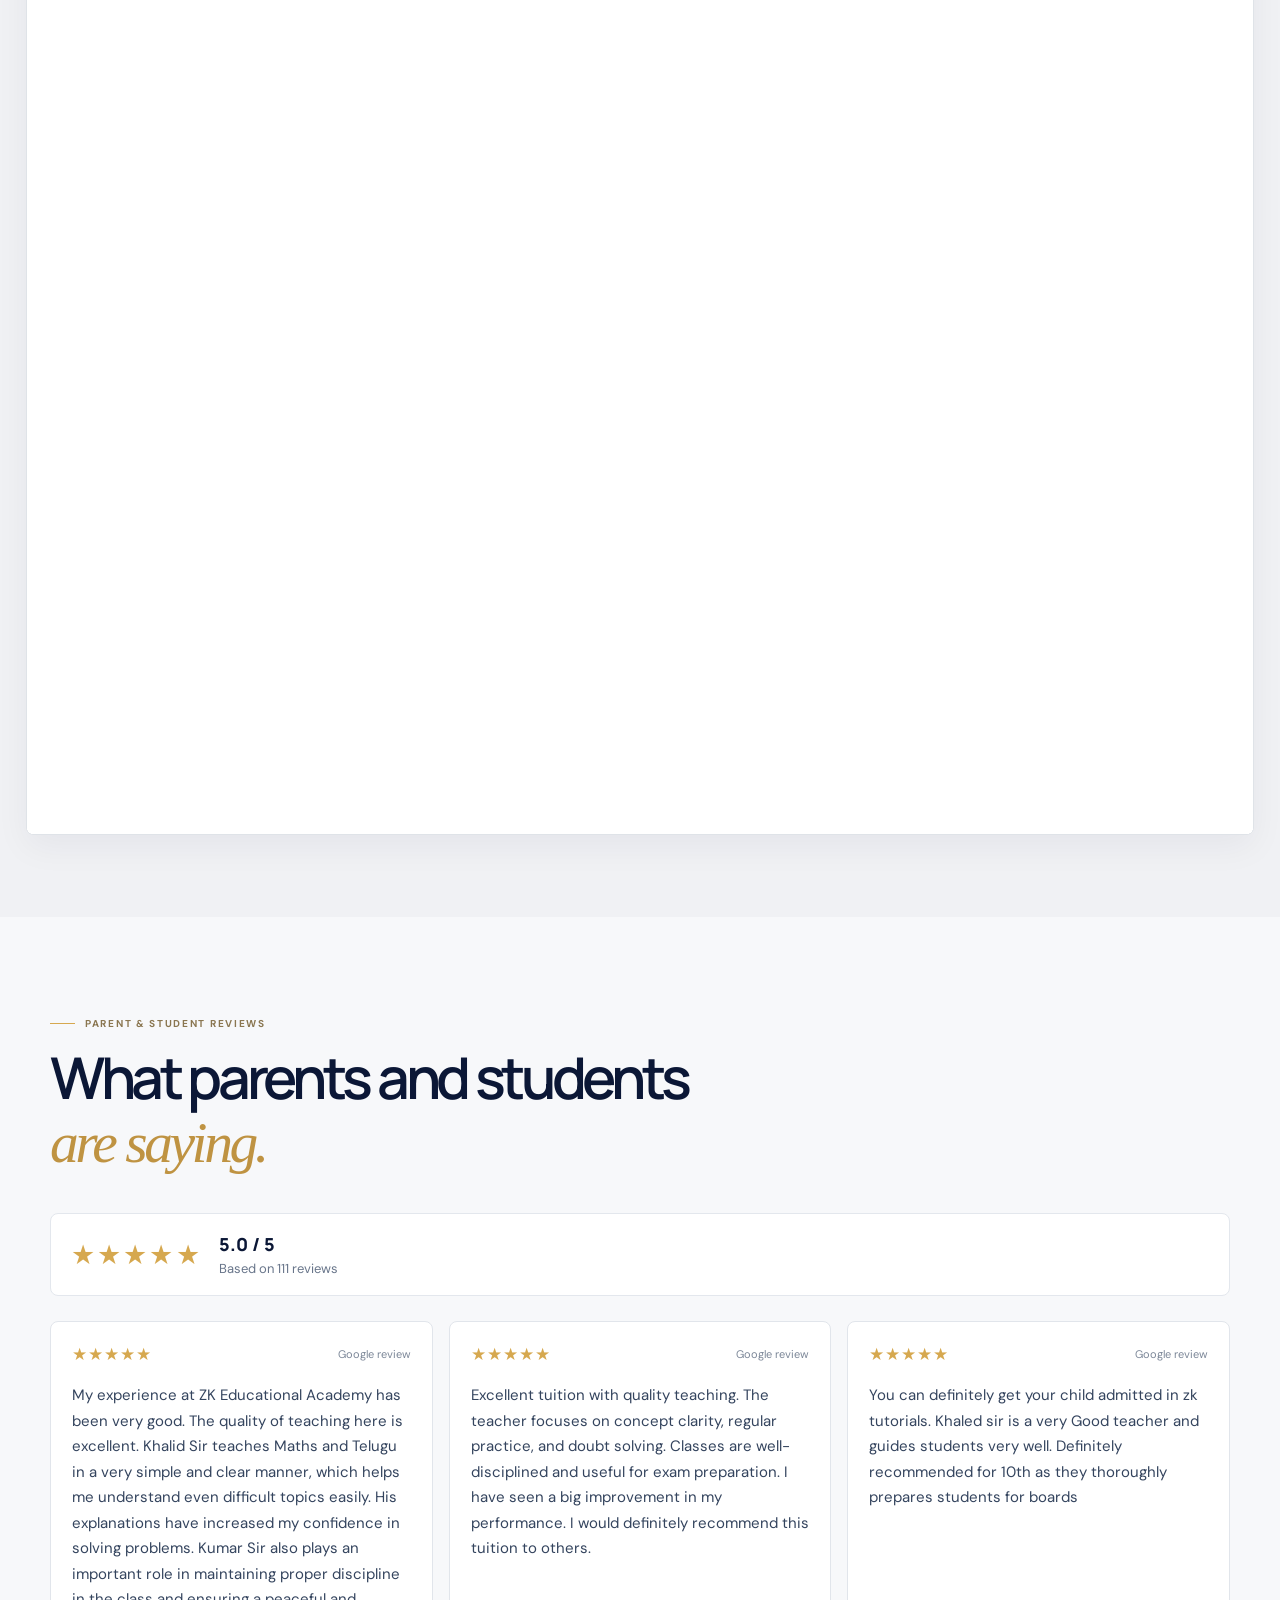
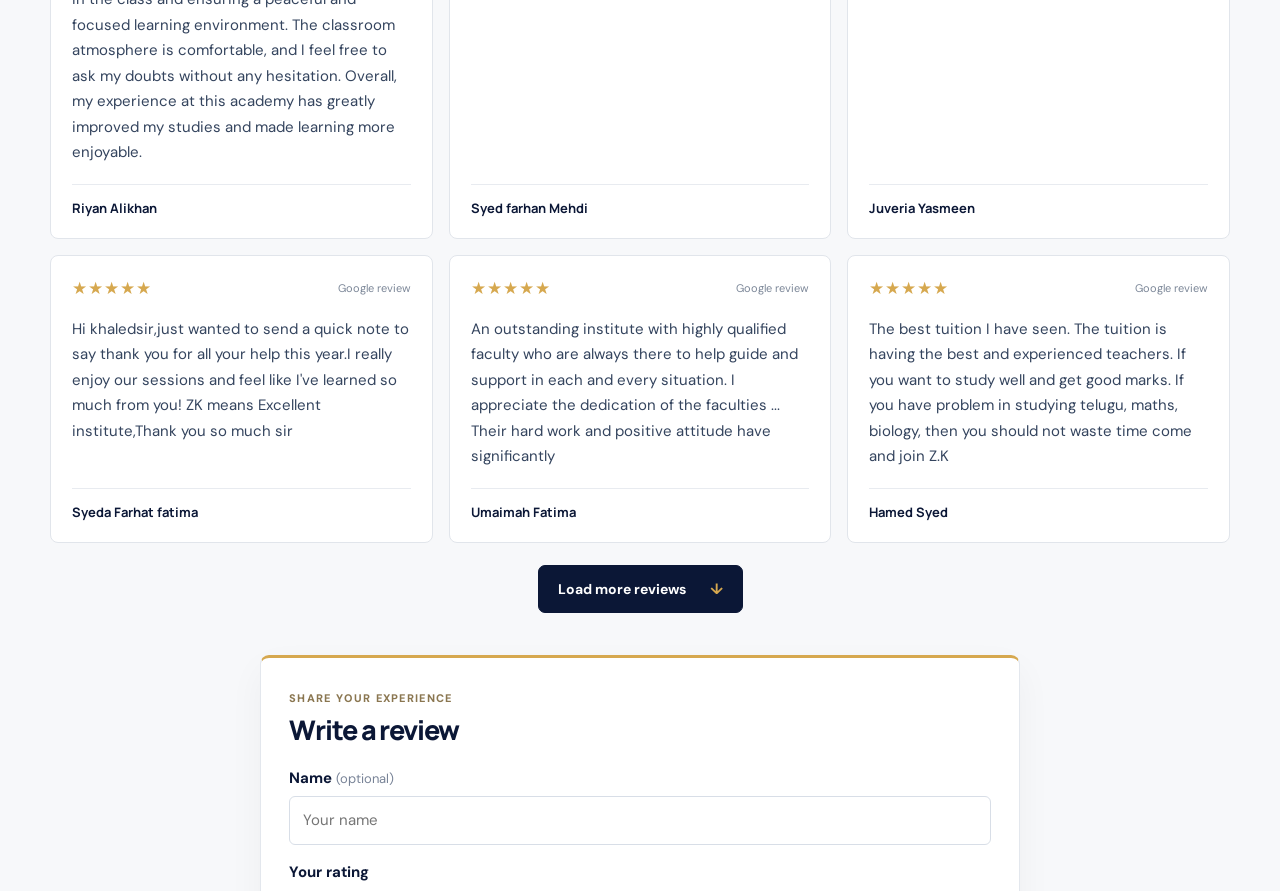
==== commit b29ab6f4: "Add files via upload" ====
--- a/index.html
+++ b/index.html
@@ -1,11 +1,11 @@
-﻿<!doctype html>
+<!doctype html>
 <html lang="en">
 <head>
   <meta charset="utf-8">
   <meta name="viewport" content="width=device-width, initial-scale=1">
   <meta name="theme-color" content="#0b1736">
-  <link rel="icon" type="image/jpeg" href="/assets/zk-logo.jpeg">
-  <link rel="apple-touch-icon" href="/assets/zk-logo.jpeg">
+  <link rel="icon" type="image/jpeg" href="/assets/optimized/zk-logo-256.jpeg">
+  <link rel="apple-touch-icon" href="/assets/optimized/zk-logo-256.jpeg">
   <meta name="description" content="ZK Educational Academy offers SSC tuition for Classes 6–10 and Intermediate MPC 1st and 2nd year in Eidi Bazaar, Hyderabad. Call 9133 100 660.">
   <link rel="canonical" href="https://zkeducationalacademy.in/">
   <meta property="og:type" content="website">
@@ -20,7 +20,7 @@
     "@id": "https://zkeducationalacademy.in/#academy",
     "name": "ZK Educational Academy",
     "url": "https://zkeducationalacademy.in/",
-    "logo": "https://zkeducationalacademy.in/assets/zk-logo.jpeg",
+    "logo": "https://zkeducationalacademy.in/assets/optimized/zk-logo-256.jpeg",
     "description": "SSC tuition for Classes 6–10 and Intermediate MPC 1st and 2nd year in Eidi Bazaar, Hyderabad, with a special focus on Mathematics.",
     "telephone": "+91-9133-100-660",
     "contactPoint": [
@@ -46,13 +46,13 @@
   </script>
   <link rel="preconnect" href="https://fonts.googleapis.com">
   <link rel="preconnect" href="https://fonts.gstatic.com" crossorigin>
-  <link href="https://fonts.googleapis.com/css2?family=DM+Sans:wght@400;500;600;700&family=Manrope:wght@400;500;600;700;800&display=swap" rel="stylesheet">
+  <link href="https://fonts.googleapis.com/css2?family=DM+Sans:wght@400;600;700&family=Manrope:wght@400;600;700;800&display=swap" rel="stylesheet">
   <link rel="stylesheet" href="styles.css">
 </head>
 <body>
   <header class="site-header" id="top">
     <div class="container nav-wrap">
-      <a class="brand" href="#home" aria-label="ZK Educational Academy home"><img class="brand-logo" src="assets/zk-logo.jpeg" alt=""><span class="brand-name">ZK Educational Academy</span></a>
+      <a class="brand" href="#home" aria-label="ZK Educational Academy home"><img class="brand-logo" src="assets/optimized/zk-logo-256.jpeg" width="256" height="256" alt=""><span class="brand-name">ZK Educational Academy</span></a>
       <button class="menu-toggle" aria-label="Open navigation" aria-expanded="false" aria-controls="main-navigation"><span></span><span></span></button>
       <nav class="main-nav" id="main-navigation" aria-label="Main navigation">
         <a href="#home">Home</a><a href="about.html">About</a><a href="#courses">Courses</a><a href="#faculty">Faculty</a><a href="#progress">Results</a><a href="#gallery">Gallery</a><a href="#contact">Contact</a>
@@ -92,12 +92,12 @@
       <article class="course-card course-inter reveal"><div class="course-top"><span class="course-kicker">INTERMEDIATE</span><span class="course-range-badge">MPC</span></div><div class="course-info"><h3>1st & 2nd Year</h3><p>All MPC subjects.</p><div class="course-emphasis math-emphasis"><span>Special focus</span><strong>Mathematics</strong></div><a href="#contact" class="course-link">Enquire about Intermediate <span>↗</span></a></div></article>
     </div></div></section>
     <section class="section faculty" id="faculty"><div class="container"><div class="faculty-heading reveal"><div class="eyebrow"><span class="eyebrow-line"></span> Faculty</div><h2>Meet the people<br><em>behind the teaching.</em></h2><p class="faculty-scroll-hint">Scroll right to view all faculty <span aria-hidden="true">→</span></p></div><div class="faculty-cards" role="region" aria-label="Faculty profiles. Scroll horizontally to view all six profiles." tabindex="0">
-      <article class="faculty-profile director-profile reveal"><div class="faculty-portrait"><img src="assets/director.jpeg" alt="Mohammad Abdul Khalid, Director of ZK Educational Academy" loading="lazy"></div><div class="faculty-profile-info"><span class="faculty-role">DIRECTOR · MATHEMATICS</span><h3>Mohammad Abdul Khalid</h3><p class="faculty-qualification">MSc, BEd in Mathematics</p><p>30+ years of teaching experience. Director of ZK Educational Academy.</p></div></article>
-      <article class="faculty-profile faculty-member reveal"><div class="faculty-portrait"><img src="assets/kumarhd.png" alt="Kumar, Administration" loading="lazy"></div><div class="faculty-profile-info"><span class="faculty-role">ADMINISTRATION</span><h3>Kumar</h3><p class="faculty-qualification">BCom</p><p>10 years of experience</p></div></article>
-      <article class="faculty-profile faculty-member reveal"><div class="faculty-portrait"><img src="assets/sunilhd.png" alt="Kasaram Sunil Kumar, Biology faculty" loading="lazy"></div><div class="faculty-profile-info"><span class="faculty-role">BIOLOGY</span><h3>Kasaram Sunil Kumar</h3><p class="faculty-qualification">BSc, BEd, MSc, PGPA</p><p>18+ years of teaching experience</p></div></article>
-      <article class="faculty-profile faculty-member reveal"><div class="faculty-portrait"><img src="assets/krishhd.png" alt="N N V Krishnamraju, Social Studies faculty" loading="lazy"></div><div class="faculty-profile-info"><span class="faculty-role">SOCIAL STUDIES</span><h3>N N V Krishnamraju</h3><p class="faculty-qualification">MTech</p><p>10 years of teaching experience</p></div></article>
-      <article class="faculty-profile faculty-member reveal"><div class="faculty-portrait"><img src="assets/samihd.png" alt="Mohammad Sami, Physics faculty at ZK Educational Academy" loading="lazy"></div><div class="faculty-profile-info"><span class="faculty-role">PHYSICS</span><h3>Mohammad Sami</h3><p class="faculty-qualification">B.E. Mechanical, B.Ed</p><p>11 years of teaching experience</p></div></article>
-      <article class="faculty-profile faculty-member reveal"><div class="faculty-portrait"><img src="assets/raheemhd.png" alt="Mohd Raheem Uddin, Hindi faculty at ZK Educational Academy" loading="lazy"></div><div class="faculty-profile-info"><span class="faculty-role">HINDI</span><h3>Mohd Raheem Uddin</h3><p class="faculty-qualification">M.A., B.Ed</p><p>20 years of teaching experience</p></div></article>
+      <article class="faculty-profile director-profile reveal"><div class="faculty-portrait"><img src="assets/director.jpeg" width="1089" height="1445" alt="Mohammad Abdul Khalid, Director of ZK Educational Academy" loading="lazy" decoding="async"></div><div class="faculty-profile-info"><span class="faculty-role">DIRECTOR · MATHEMATICS</span><h3>Mohammad Abdul Khalid</h3><p class="faculty-qualification">MSc, BEd in Mathematics</p><p>30+ years of teaching experience. Director of ZK Educational Academy.</p></div></article>
+      <article class="faculty-profile faculty-member reveal"><div class="faculty-portrait"><img src="assets/optimized/kumarhd-640.jpeg" srcset="assets/optimized/kumarhd-640.jpeg 640w, assets/optimized/kumarhd-1080.jpeg 1080w" sizes="(max-width: 400px) 85vw, 340px" width="640" height="755" alt="Kumar, Administration" loading="lazy" decoding="async"></div><div class="faculty-profile-info"><span class="faculty-role">ADMINISTRATION</span><h3>Kumar</h3><p class="faculty-qualification">BCom</p><p>10 years of experience</p></div></article>
+      <article class="faculty-profile faculty-member reveal"><div class="faculty-portrait"><img src="assets/optimized/sunilhd-640.jpeg" srcset="assets/optimized/sunilhd-640.jpeg 640w, assets/optimized/sunilhd-1080.jpeg 1080w" sizes="(max-width: 400px) 85vw, 340px" width="640" height="764" alt="Kasaram Sunil Kumar, Biology faculty" loading="lazy" decoding="async"></div><div class="faculty-profile-info"><span class="faculty-role">BIOLOGY</span><h3>Kasaram Sunil Kumar</h3><p class="faculty-qualification">BSc, BEd, MSc, PGPA</p><p>18+ years of teaching experience</p></div></article>
+      <article class="faculty-profile faculty-member reveal"><div class="faculty-portrait"><img src="assets/optimized/krishhd-640.jpeg" srcset="assets/optimized/krishhd-640.jpeg 640w, assets/optimized/krishhd-1080.jpeg 1080w" sizes="(max-width: 400px) 85vw, 340px" width="640" height="852" alt="N N V Krishnamraju, Social Studies faculty" loading="lazy" decoding="async"></div><div class="faculty-profile-info"><span class="faculty-role">SOCIAL STUDIES</span><h3>N N V Krishnamraju</h3><p class="faculty-qualification">MTech</p><p>10 years of teaching experience</p></div></article>
+      <article class="faculty-profile faculty-member reveal"><div class="faculty-portrait"><img src="assets/optimized/samihd-640.jpeg" srcset="assets/optimized/samihd-640.jpeg 640w, assets/optimized/samihd-1080.jpeg 1080w" sizes="(max-width: 400px) 85vw, 340px" width="640" height="854" alt="Mohammad Sami, Physics faculty at ZK Educational Academy" loading="lazy" decoding="async"></div><div class="faculty-profile-info"><span class="faculty-role">PHYSICS</span><h3>Mohammad Sami</h3><p class="faculty-qualification">B.E. Mechanical, B.Ed</p><p>11 years of teaching experience</p></div></article>
+      <article class="faculty-profile faculty-member reveal"><div class="faculty-portrait"><img src="assets/optimized/raheemhd-640.jpeg" srcset="assets/optimized/raheemhd-640.jpeg 640w, assets/optimized/raheemhd-1080.jpeg 1080w" sizes="(max-width: 400px) 85vw, 340px" width="640" height="772" alt="Mohd Raheem Uddin, Hindi faculty at ZK Educational Academy" loading="lazy" decoding="async"></div><div class="faculty-profile-info"><span class="faculty-role">HINDI</span><h3>Mohd Raheem Uddin</h3><p class="faculty-qualification">M.A., B.Ed</p><p>20 years of teaching experience</p></div></article>
     </div></div></section>
     <section class="results-section" id="progress"><div class="container results-container"><div class="results-heading reveal"><div class="eyebrow"><span class="eyebrow-line"></span> Our results</div></div><div class="results-list" id="results-list" aria-live="polite"></div></div></section>
     <section class="section reviews-section" id="reviews"><div class="container"><div class="section-heading reveal"><div><div class="eyebrow"><span class="eyebrow-line"></span> Parent & student reviews</div><h2>What parents and students<br><em>are saying.</em></h2></div></div><div class="review-summary reveal"><div class="review-summary-stars" id="review-summary-stars" aria-hidden="true">☆☆☆☆☆</div><div><strong id="review-average">Rating from published reviews</strong><span id="review-count">Feedback from our community</span></div></div><div class="review-grid" id="review-grid" aria-live="polite"></div><p class="review-empty" id="review-empty">No reviews have been posted yet.</p><button class="button review-load-more" id="review-load-more" type="button" hidden>Load more reviews <span aria-hidden="true">↓</span></button><form class="review-form" id="review-form"><div class="review-form-heading"><span>SHARE YOUR EXPERIENCE</span><h3>Write a review</h3></div><label class="review-name-label" for="review-name">Name <span>(optional)</span></label><input id="review-name" name="name" type="text" maxlength="80" autocomplete="name" placeholder="Your name"><fieldset class="review-rating-fieldset"><legend>Your rating</legend><div class="review-rating-choices"><label><input type="radio" name="rating" value="5" required><span aria-label="5 stars">★</span></label><label><input type="radio" name="rating" value="4"><span aria-label="4 stars">★</span></label><label><input type="radio" name="rating" value="3"><span aria-label="3 stars">★</span></label><label><input type="radio" name="rating" value="2"><span aria-label="2 stars">★</span></label><label><input type="radio" name="rating" value="1"><span aria-label="1 star">★</span></label></div></fieldset><label class="review-name-label" for="review-text">Your review</label><textarea id="review-text" name="text" rows="4" minlength="20" maxlength="1000" placeholder="Share your experience with the academy" required></textarea><label class="review-honeypot" aria-hidden="true">Leave this field empty<input name="website" tabindex="-1" autocomplete="off"></label><p class="review-privacy-note">Your review will be shown publicly. If you leave your name blank, it will appear as Anonymous.</p><button class="button review-submit" id="review-submit" type="submit" disabled>Post review <span aria-hidden="true">↗</span></button><p class="review-form-status" id="review-form-status" role="status" aria-live="polite">Review posting will be available after the site’s review storage is connected.</p></form></div></section>
@@ -116,10 +116,37 @@
     </div></div></section>
     <section class="contact-cta" id="contact"><div class="container contact-layout"><div class="contact-copy reveal"><div class="eyebrow eyebrow-light"><span class="eyebrow-line"></span> Contact</div><h2>Find the right<br><em>program for your child.</em></h2><p>Share your enquiry with ZK Academy.</p><div class="contact-actions"><a class="button button-gold" href="#enquiry">Enquire now <span>↗</span></a><a class="contact-direct" href="#enquiry">Contact the academy <span>→</span></a></div></div><form class="contact-form reveal" id="enquiry"><div class="form-heading"><span>ENQUIRY FORM</span><strong>How can we help?</strong></div><label>Your name<input type="text" name="name" autocomplete="name" placeholder="Parent or student name" required></label><label>Phone number<input type="tel" name="phone" autocomplete="tel" placeholder="Your contact number" required></label><label>Program of interest<select name="program" required><option value="" disabled selected>Select a program</option><option>SSC Classes 6–10</option><option>Intermediate Mathematics IA–IIB</option></select></label><button type="submit" class="button form-button">Continue to WhatsApp <span>↗</span></button><p class="form-note" aria-live="polite">WhatsApp opens a prefilled enquiry to 9133 100 660. Tap Send there to deliver it.</p></form></div></section>
   </main>
-  <footer class="footer"><div class="container footer-main"><div><a class="brand brand-light" href="#home" aria-label="ZK Educational Academy home"><img class="brand-logo" src="assets/zk-logo.jpeg" alt="ZK Educational Academy"></a></div><div class="footer-column"><span>EXPLORE</span><a href="about.html">About ZK</a><a href="#courses">Courses</a><a href="#faculty">Faculty</a></div><div class="footer-column"><span>DISCOVER</span><a href="#progress">Results</a><a href="#reviews">Reviews</a><a href="#gallery">Gallery</a><a href="#faq">FAQs</a><a href="#contact">Contact</a></div><div class="footer-column footer-contact"><span>GET IN TOUCH</span><p class="footer-address">Beside Deccan Function Hall, Milad Road, Eidi Bazaar, Hyderabad, Telangana 500023</p><a href="tel:+919133100660">9133 100 660</a><a href="tel:+919133075221">9133 075 221</a><a href="#contact">Send an enquiry <span>↗</span></a></div></div><div class="container footer-bottom"><span>© <span id="year"></span> ZK Educational Academy</span><a href="#top">BACK TO TOP ↑</a><span>SSC · INTERMEDIATE · ENTRANCE PREP</span></div></footer>
-  <script src="reviews.js"></script>
-  <script src="script.js"></script>
-  <script src="gallery-scroll.js"></script>
+  <footer class="footer"><div class="container footer-main"><div><a class="brand brand-light" href="#home" aria-label="ZK Educational Academy home"><img class="brand-logo" src="assets/optimized/zk-logo-256.jpeg" width="256" height="256" alt="ZK Educational Academy"></a></div><div class="footer-column"><span>EXPLORE</span><a href="about.html">About ZK</a><a href="#courses">Courses</a><a href="#faculty">Faculty</a></div><div class="footer-column"><span>DISCOVER</span><a href="#progress">Results</a><a href="#reviews">Reviews</a><a href="#gallery">Gallery</a><a href="#faq">FAQs</a><a href="#contact">Contact</a></div><div class="footer-column footer-contact"><span>GET IN TOUCH</span><p class="footer-address">Beside Deccan Function Hall, Milad Road, Eidi Bazaar, Hyderabad, Telangana 500023</p><a href="tel:+919133100660">9133 100 660</a><a href="tel:+919133075221">9133 075 221</a><a href="#contact">Send an enquiry <span>↗</span></a></div></div><div class="container footer-bottom"><span>© <span id="year"></span> ZK Educational Academy</span><a href="#top">BACK TO TOP ↑</a><span>SSC · INTERMEDIATE · ENTRANCE PREP</span></div></footer>
+  <script src="script.js" defer></script>
+  <script>
+    (() => {
+      const loadNearViewport = (selector, source) => {
+        const target = document.querySelector(selector);
+        if (!target) return;
+        let loaded = false;
+        const load = () => {
+          if (loaded) return;
+          loaded = true;
+          observer?.disconnect();
+          const script = document.createElement('script');
+          script.src = source;
+          script.async = true;
+          document.body.appendChild(script);
+        };
+        let observer;
+        if ('IntersectionObserver' in window) {
+          observer = new IntersectionObserver((entries) => {
+            if (entries.some((entry) => entry.isIntersecting)) load();
+          }, { rootMargin: '700px 0px' });
+          observer.observe(target);
+        } else {
+          load();
+        }
+      };
+      loadNearViewport('#reviews', 'reviews.js');
+      loadNearViewport('#gallery', 'gallery-scroll.js');
+    })();
+  </script>
 </body>
 </html>
 
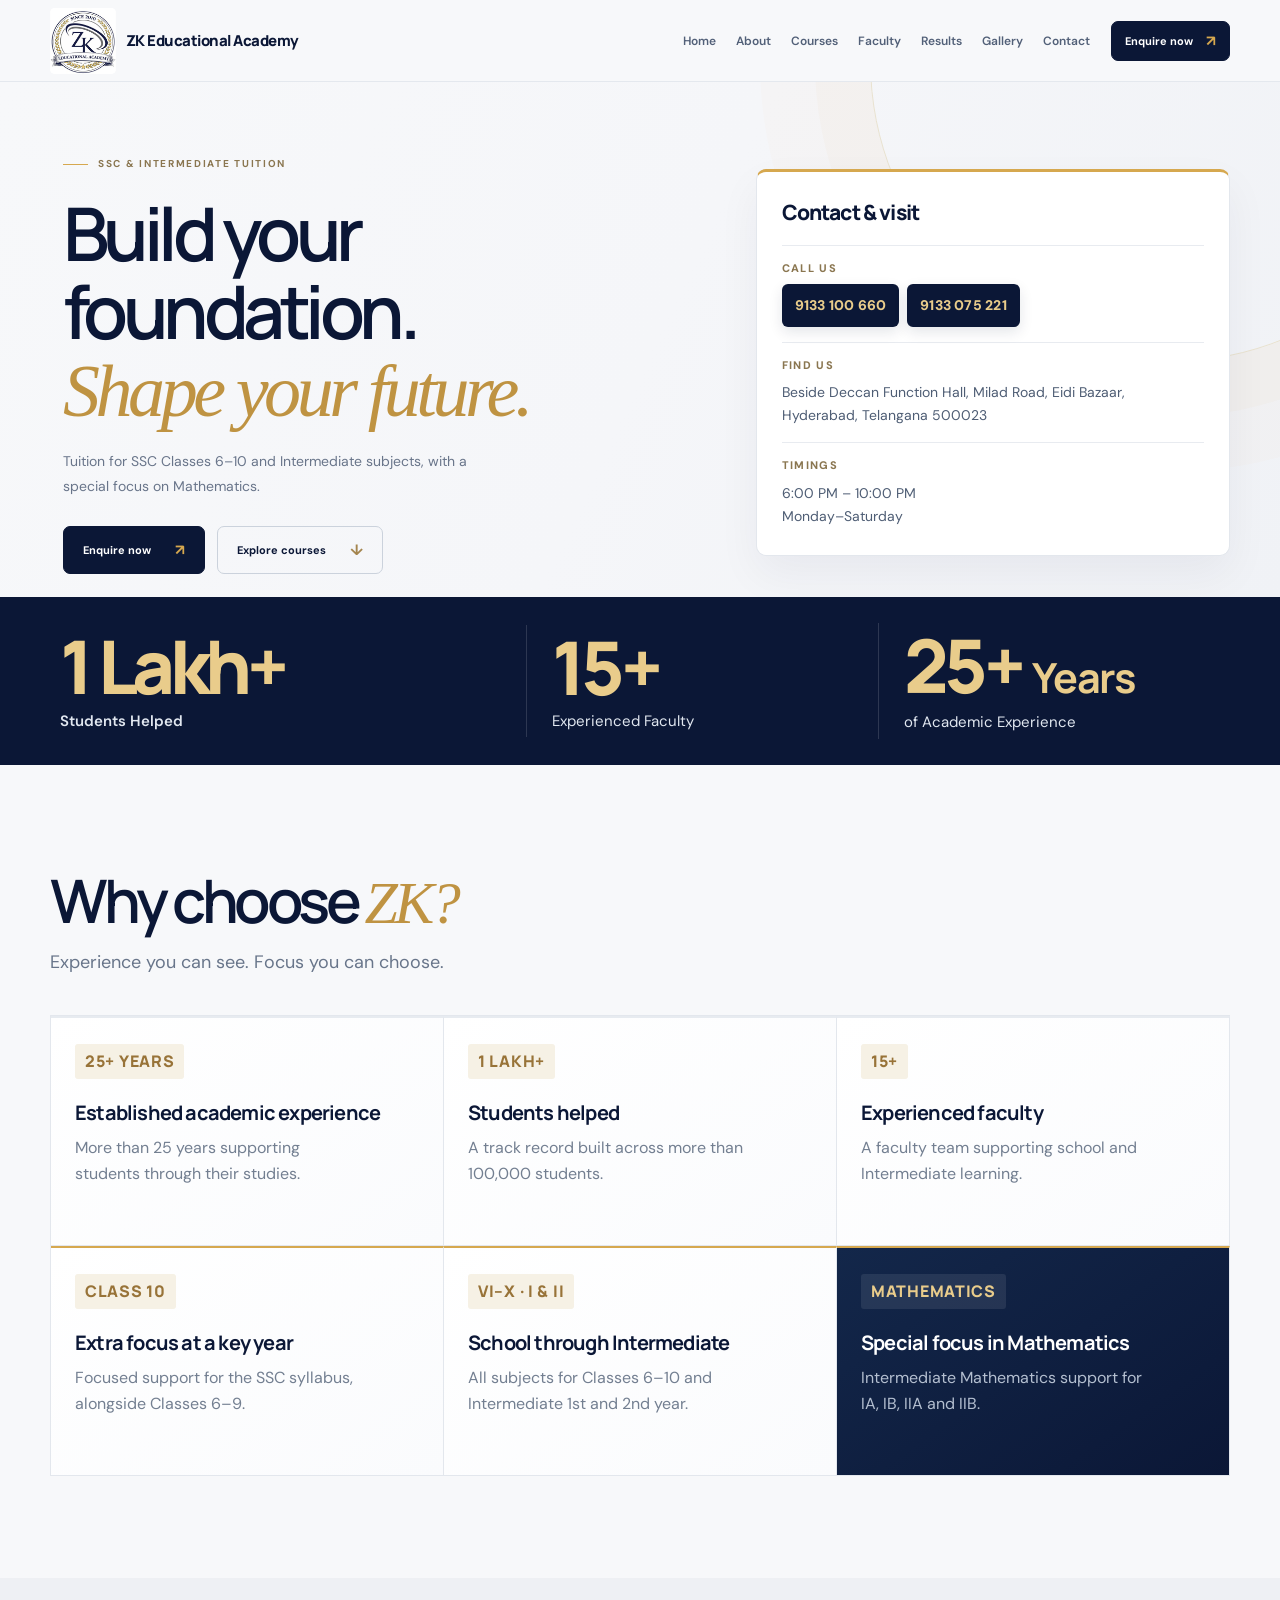
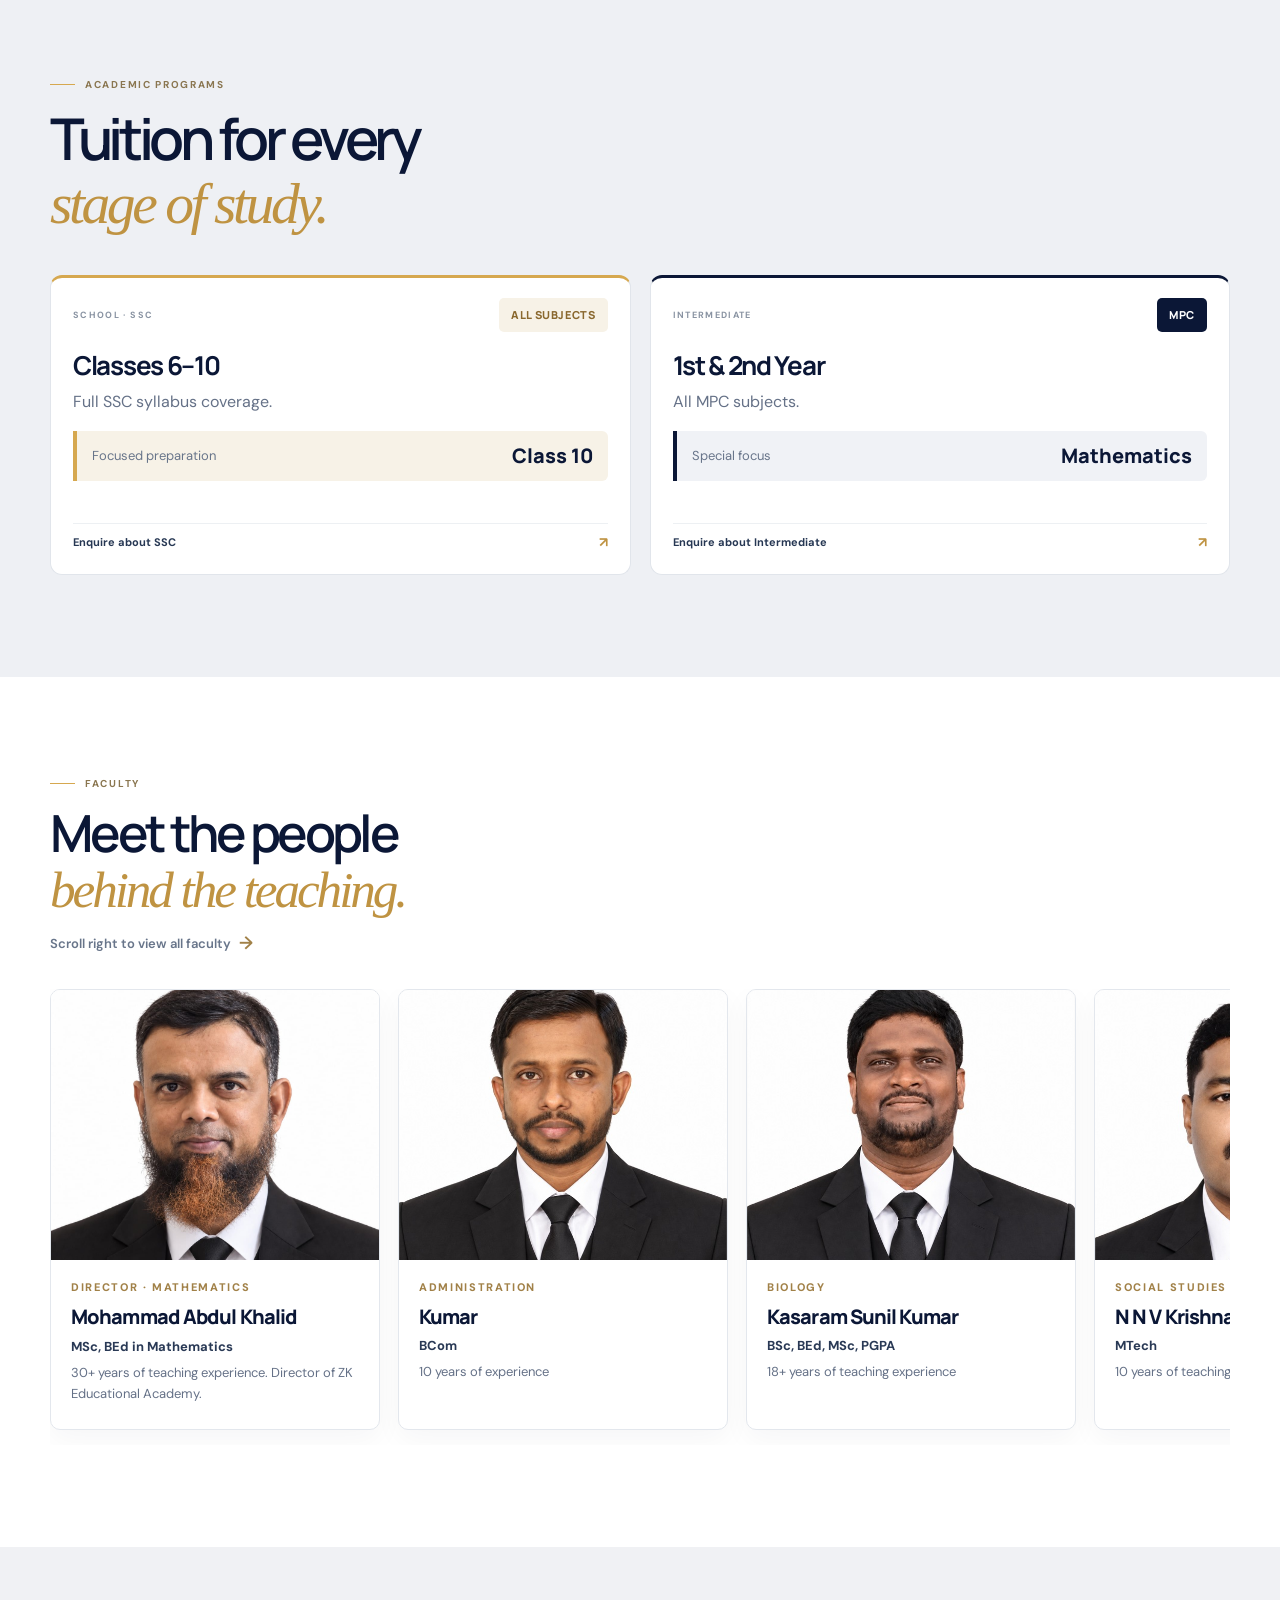
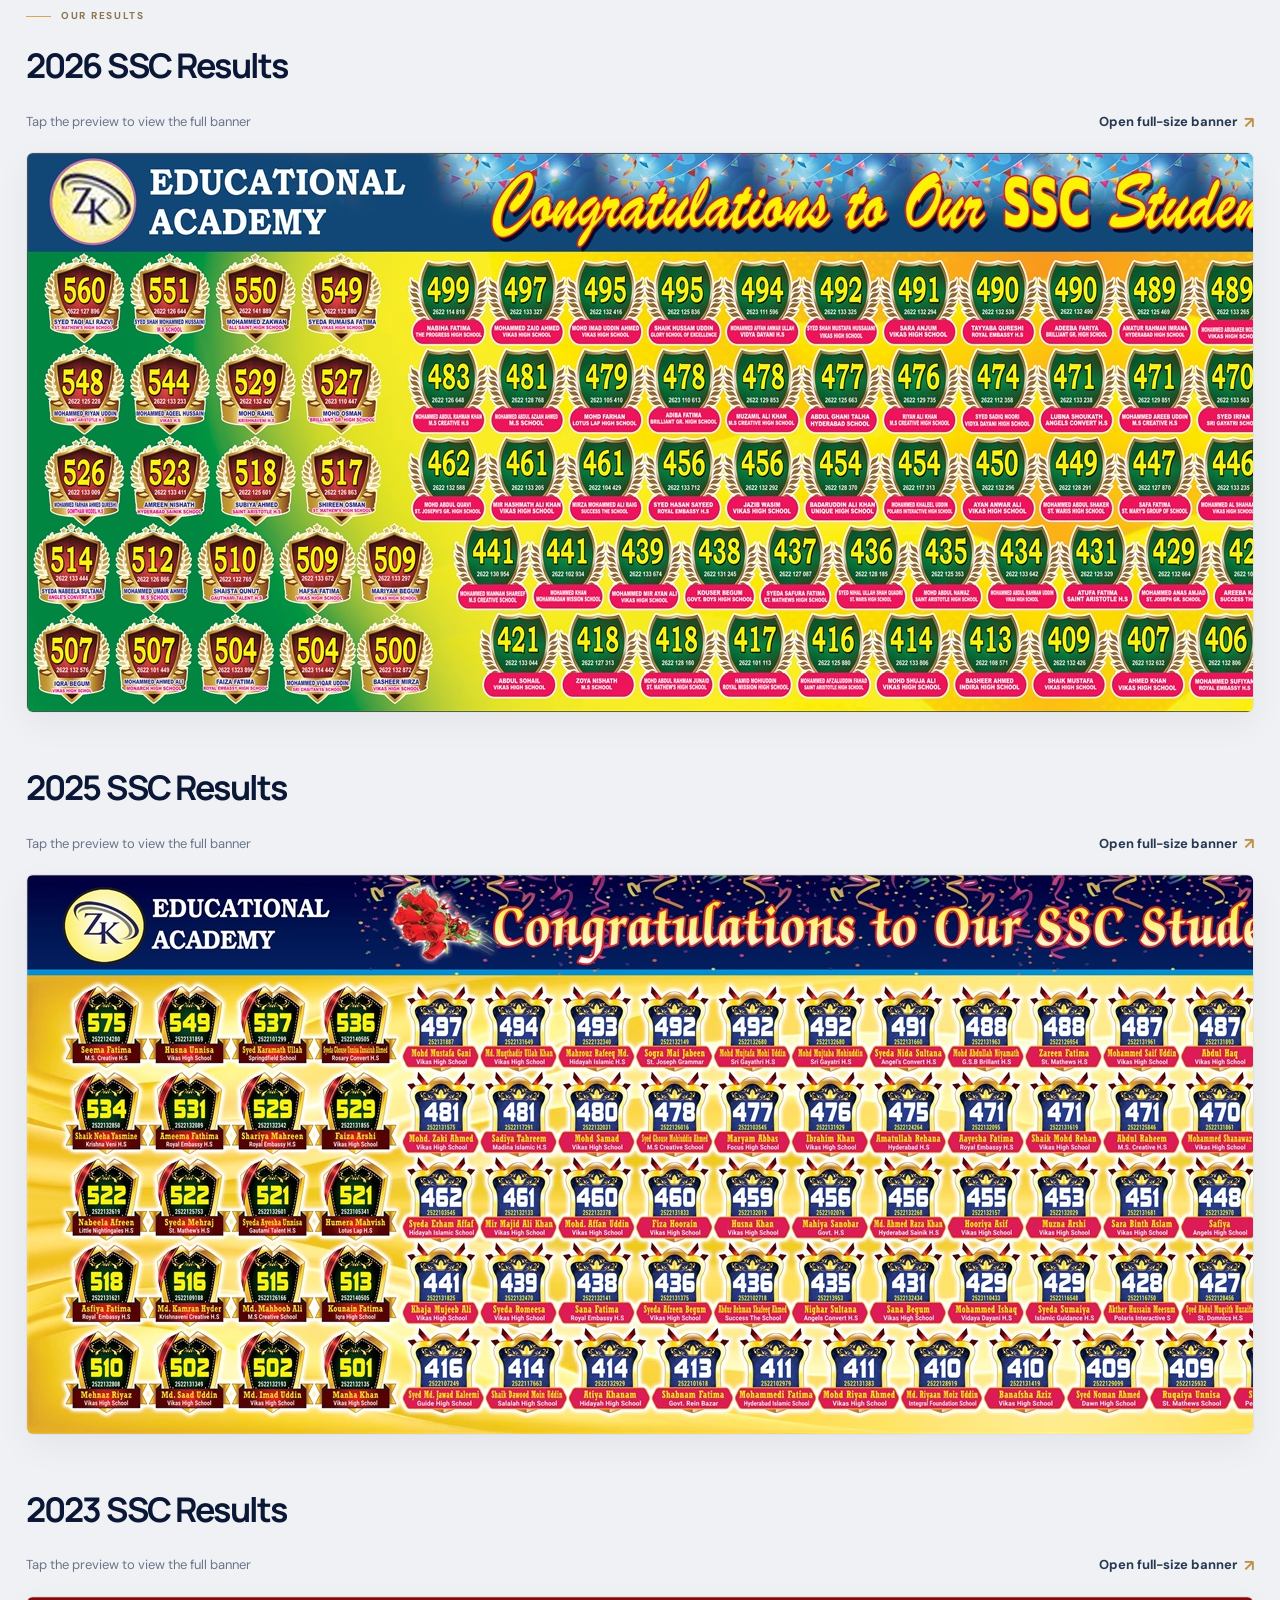
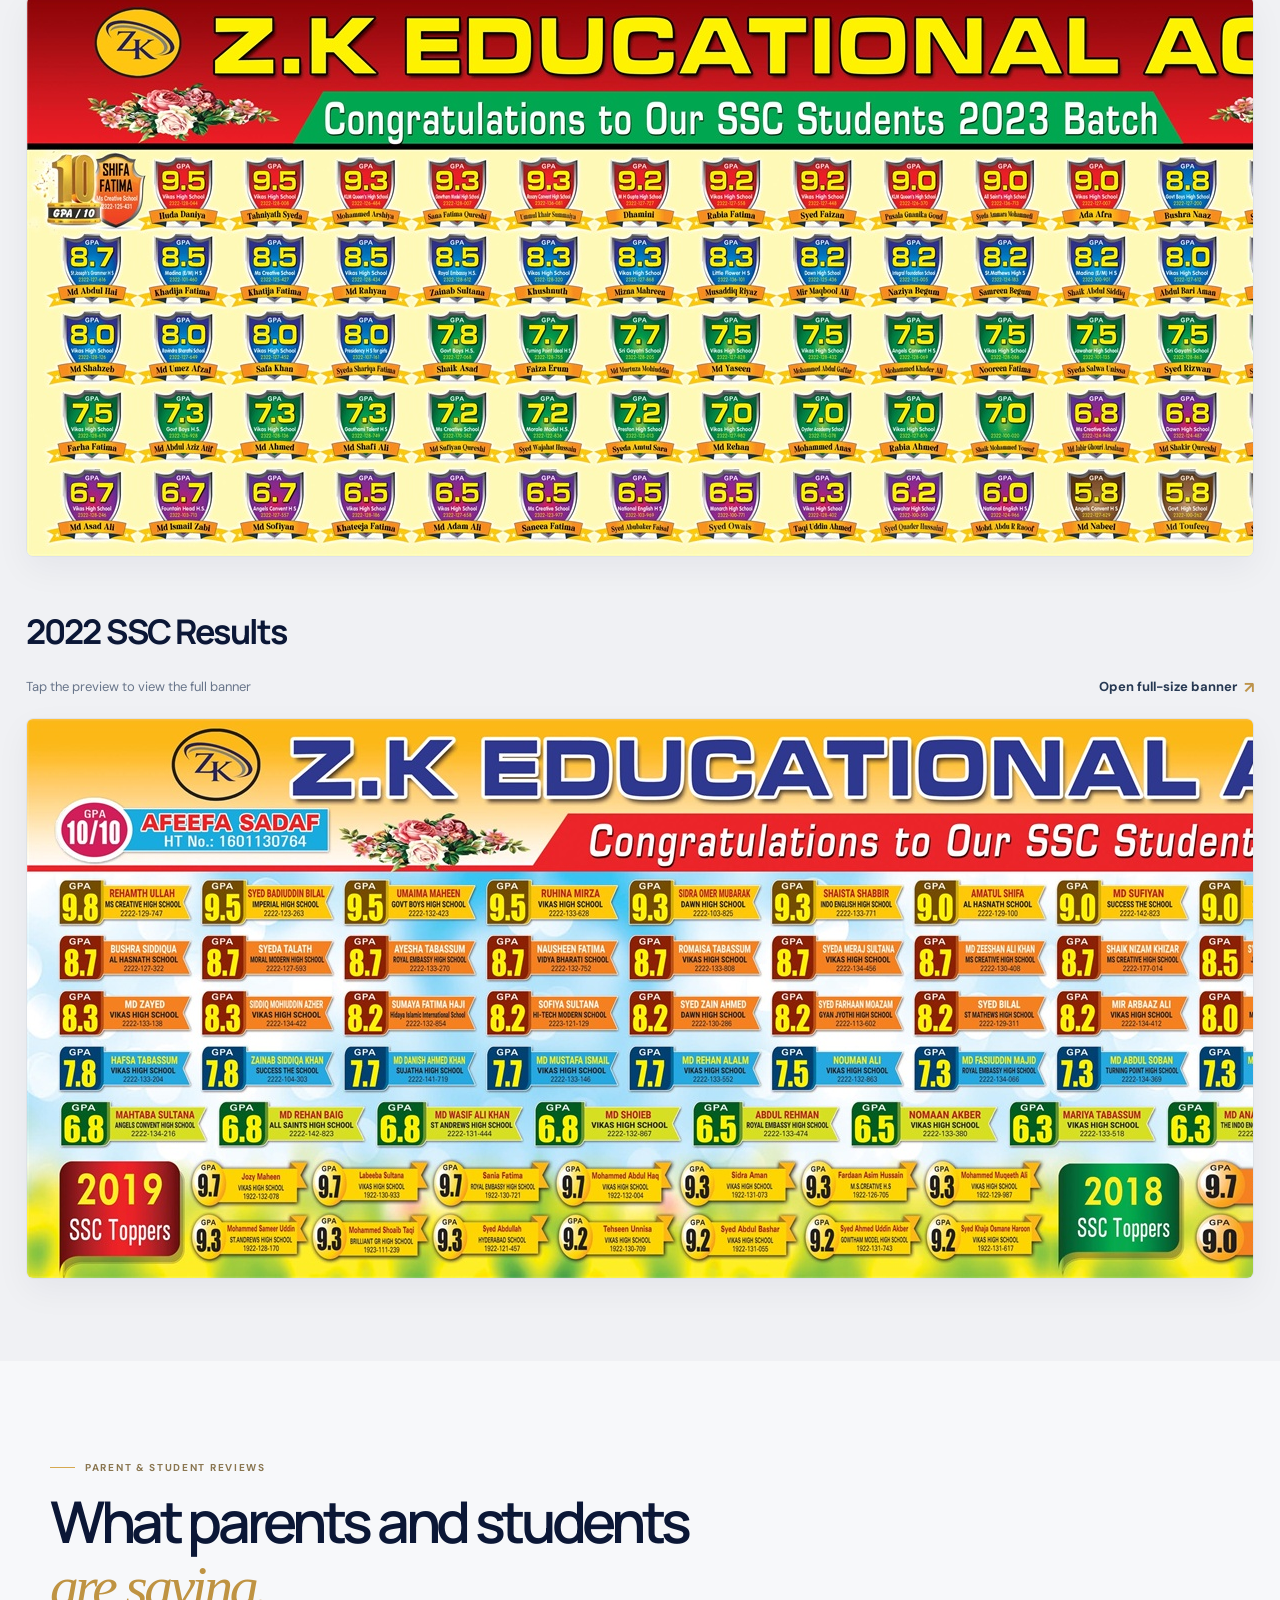
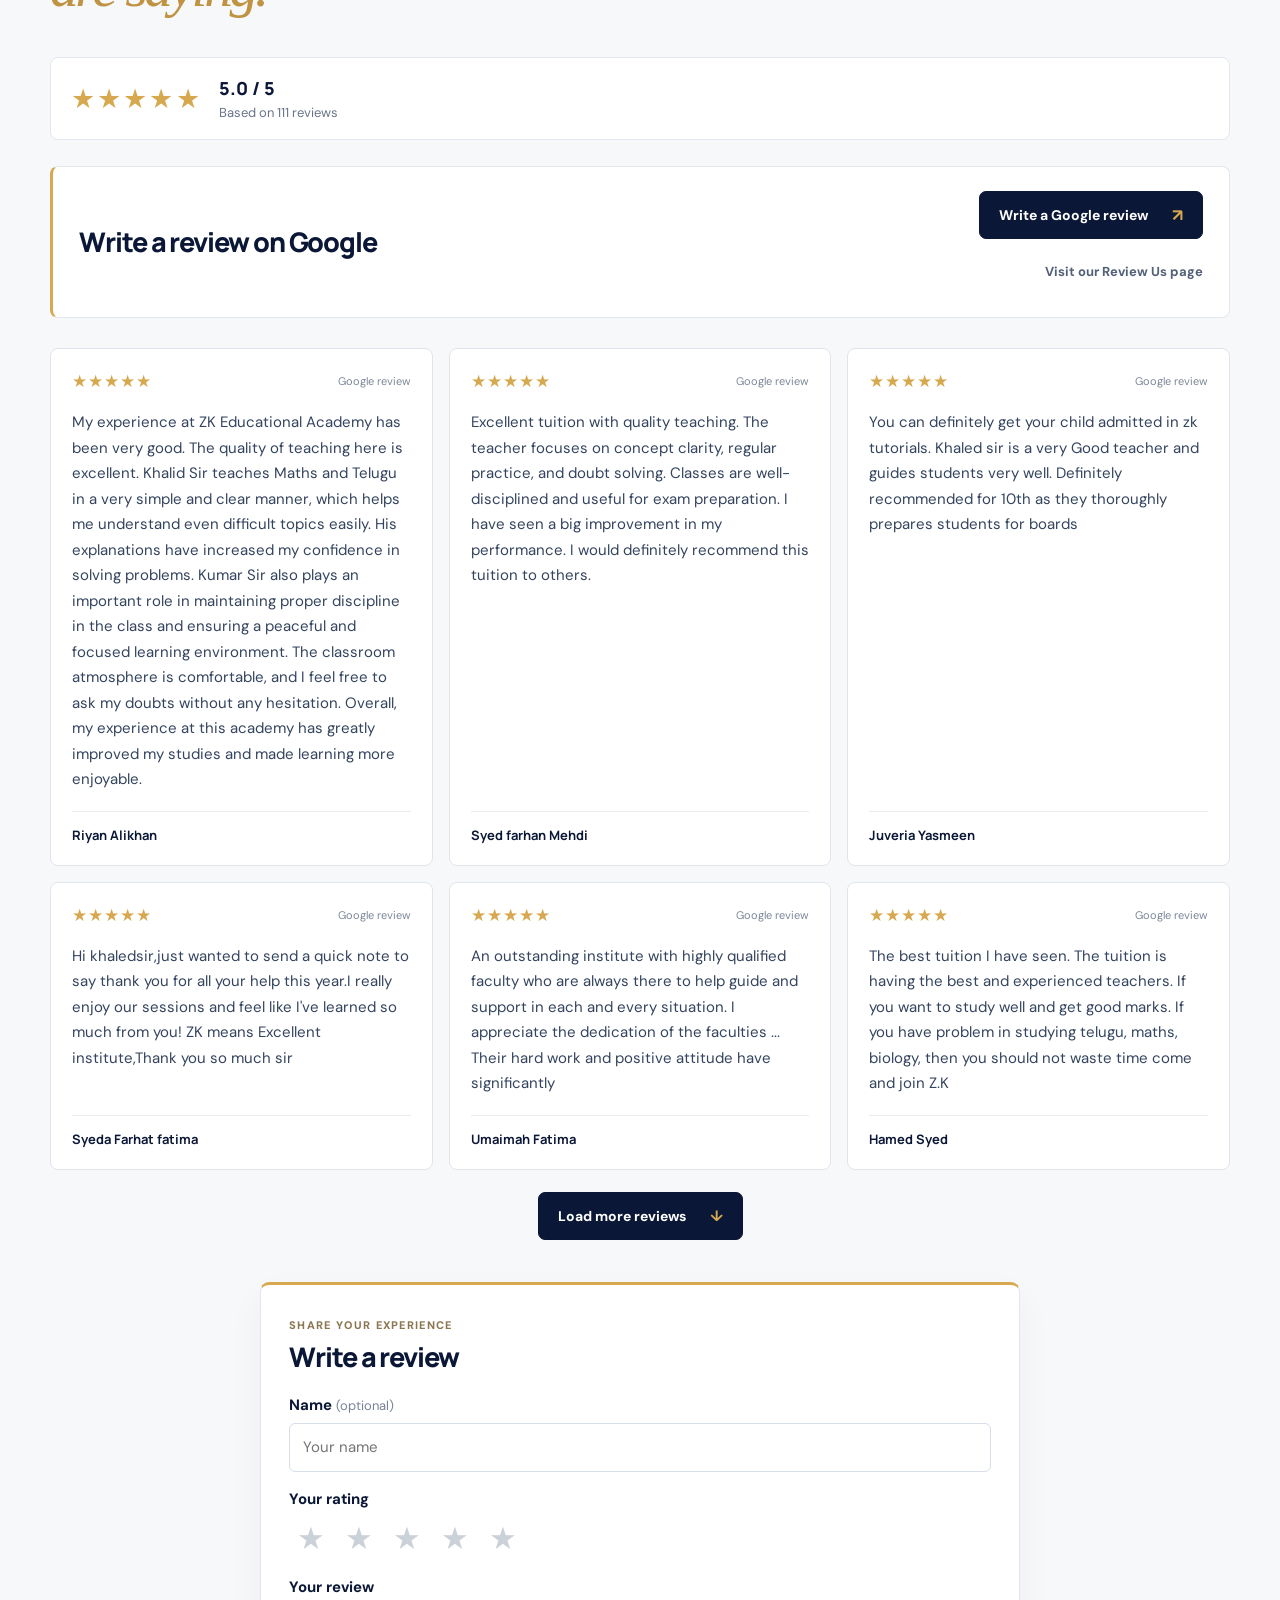
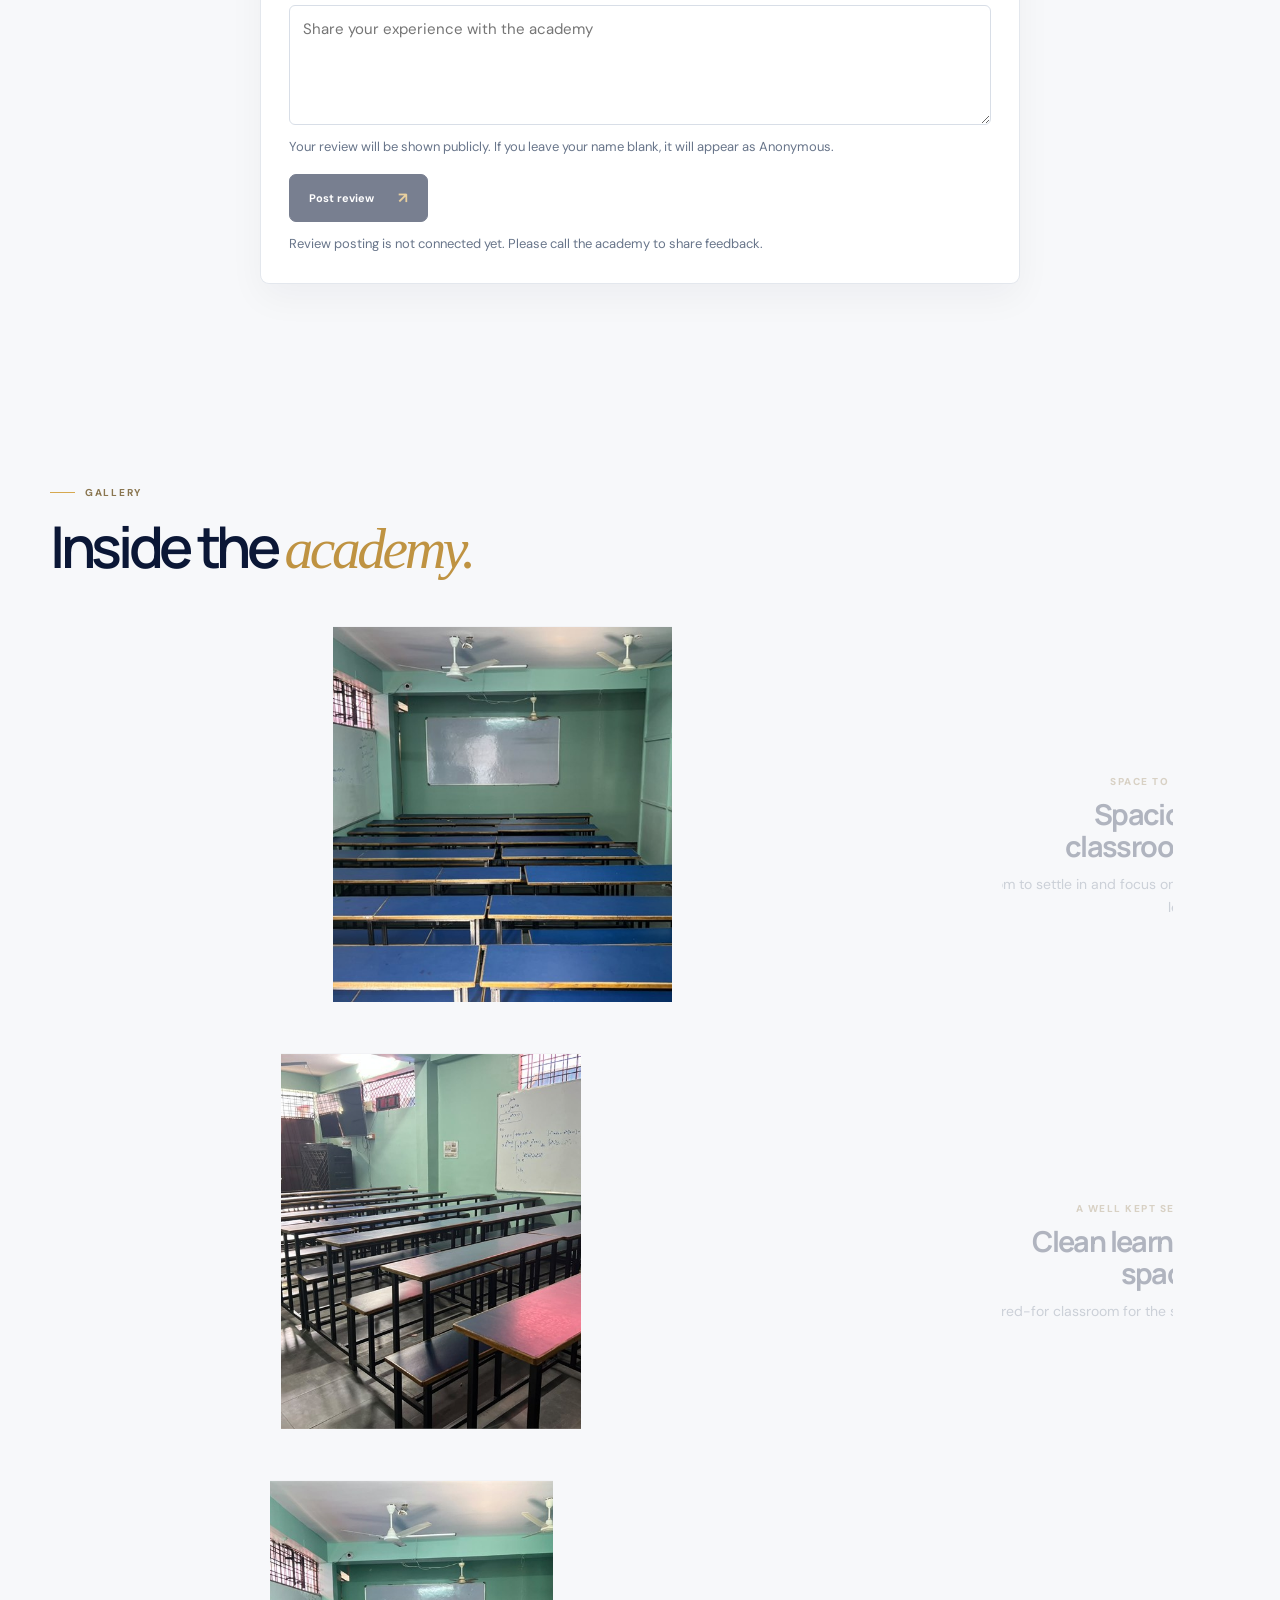
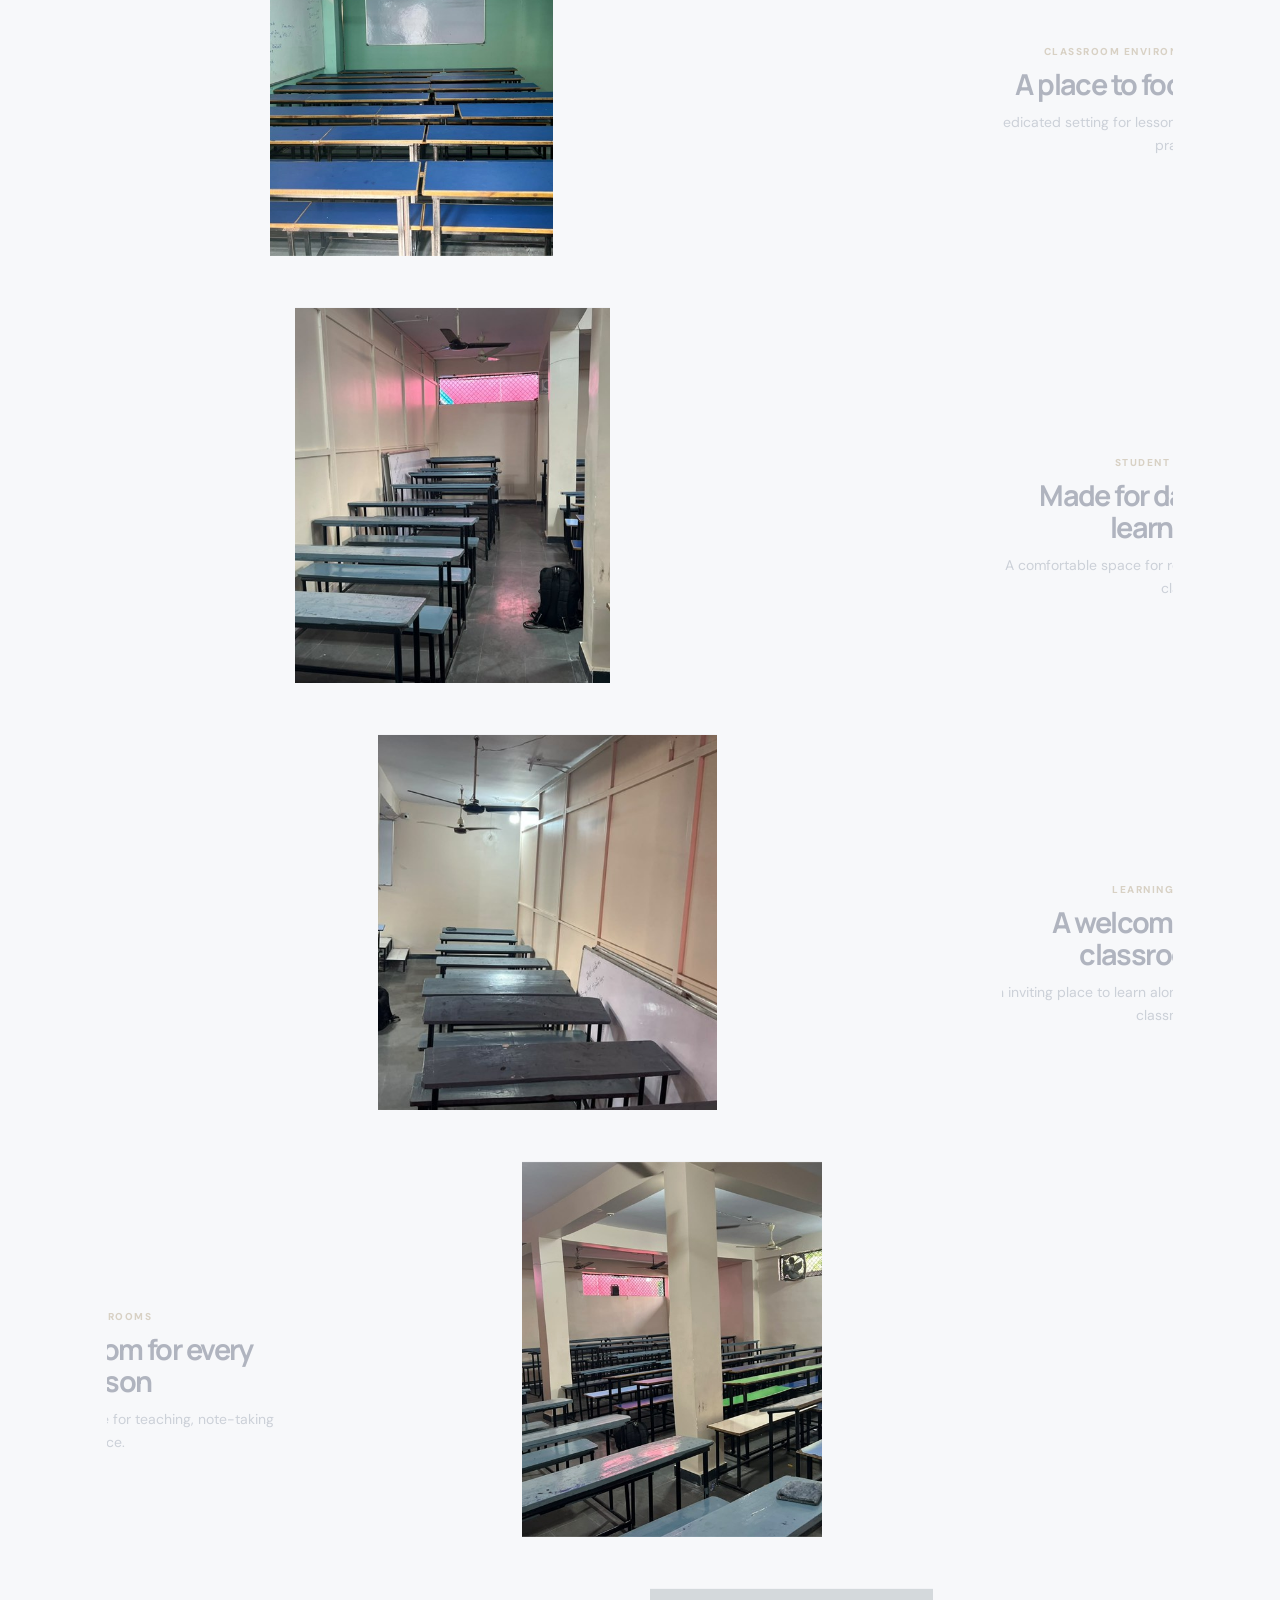
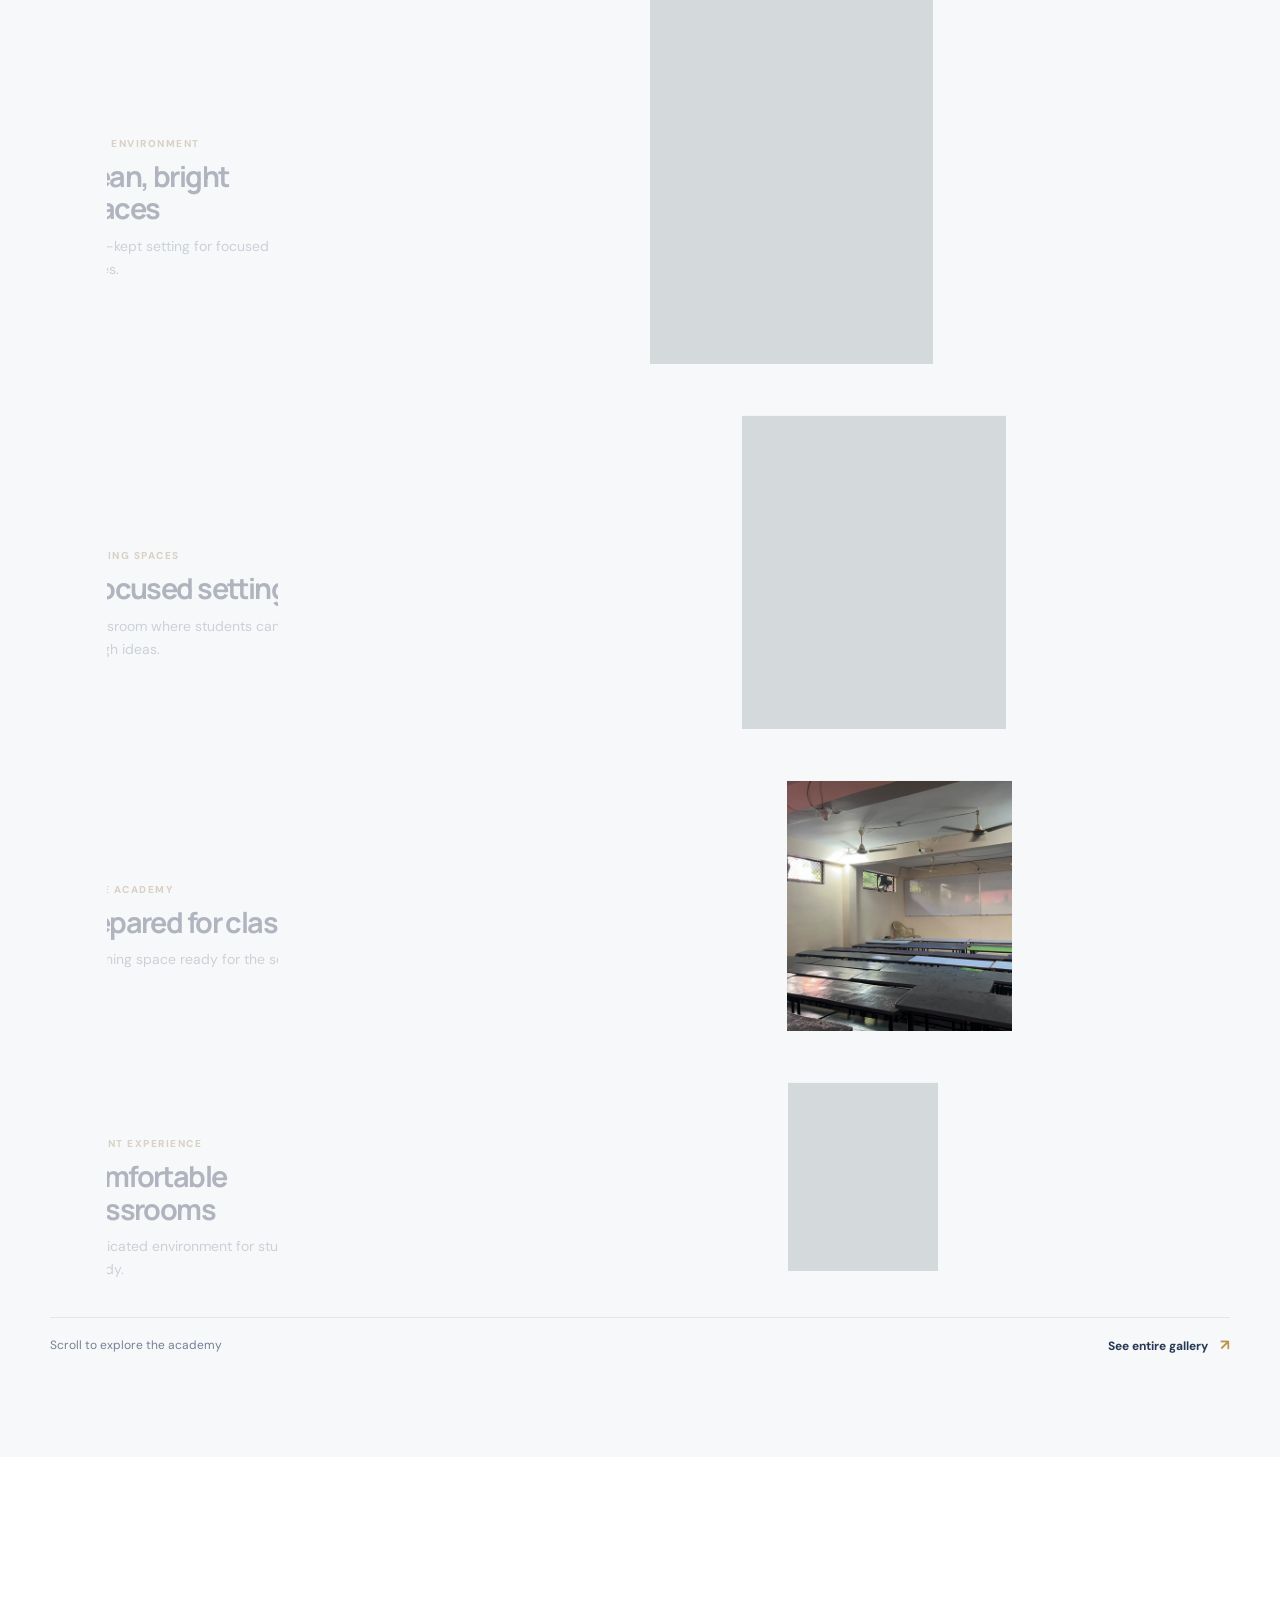
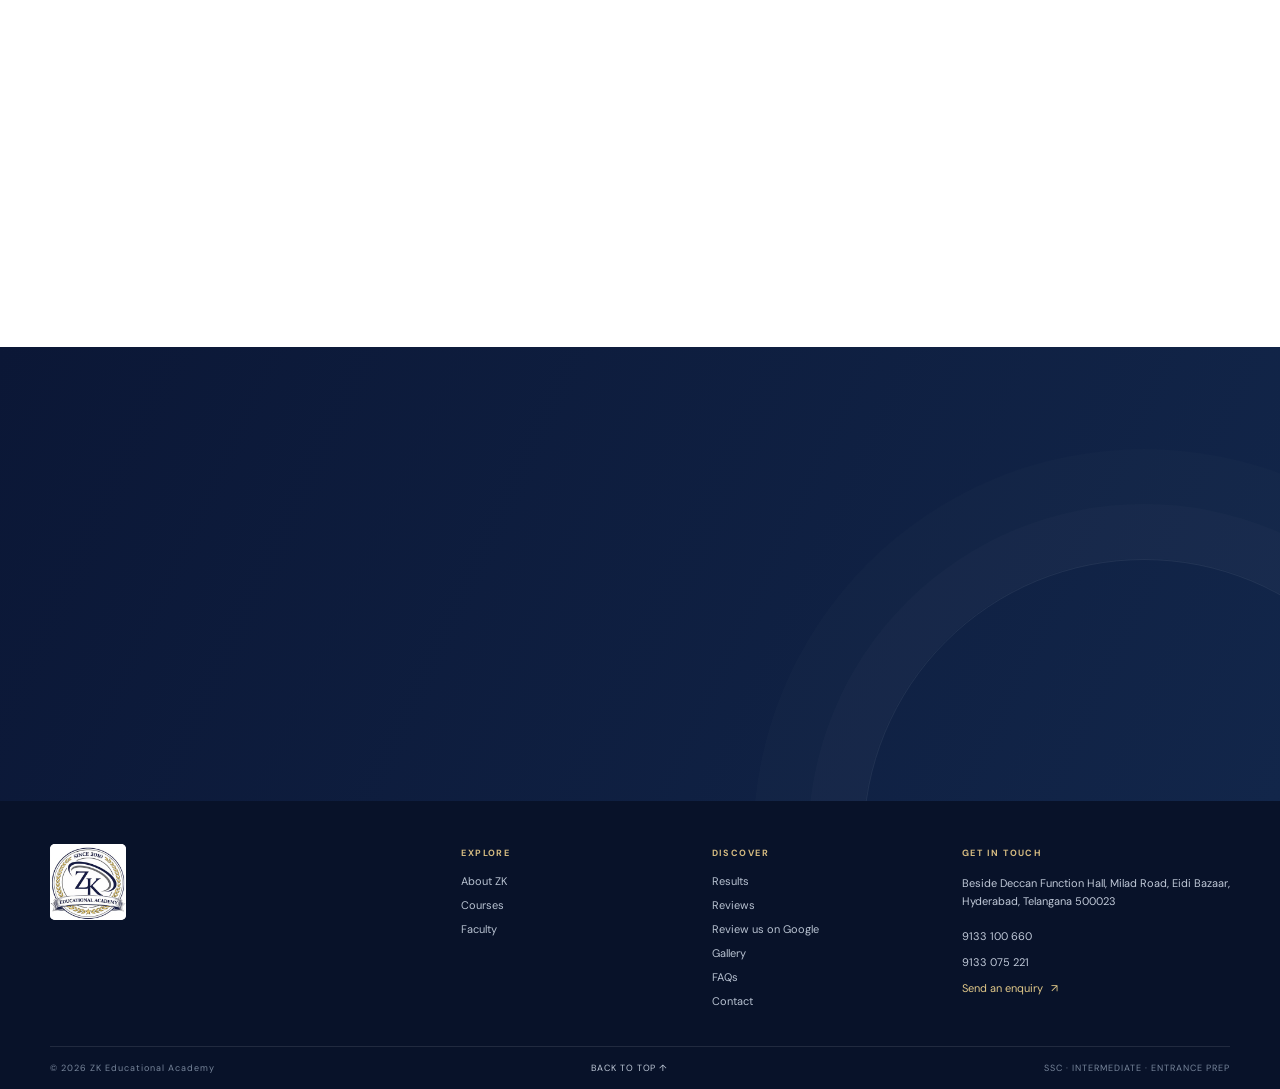
==== commit e345cef5: "Add files via upload" ====
--- a/index.html
+++ b/index.html
@@ -100,7 +100,7 @@
       <article class="faculty-profile faculty-member reveal"><div class="faculty-portrait"><img src="assets/optimized/raheemhd-640.jpeg" srcset="assets/optimized/raheemhd-640.jpeg 640w, assets/optimized/raheemhd-1080.jpeg 1080w" sizes="(max-width: 400px) 85vw, 340px" width="640" height="772" alt="Mohd Raheem Uddin, Hindi faculty at ZK Educational Academy" loading="lazy" decoding="async"></div><div class="faculty-profile-info"><span class="faculty-role">HINDI</span><h3>Mohd Raheem Uddin</h3><p class="faculty-qualification">M.A., B.Ed</p><p>20 years of teaching experience</p></div></article>
     </div></div></section>
     <section class="results-section" id="progress"><div class="container results-container"><div class="results-heading reveal"><div class="eyebrow"><span class="eyebrow-line"></span> Our results</div></div><div class="results-list" id="results-list" aria-live="polite"></div></div></section>
-    <section class="section reviews-section" id="reviews"><div class="container"><div class="section-heading reveal"><div><div class="eyebrow"><span class="eyebrow-line"></span> Parent & student reviews</div><h2>What parents and students<br><em>are saying.</em></h2></div></div><div class="review-summary reveal"><div class="review-summary-stars" id="review-summary-stars" aria-hidden="true">☆☆☆☆☆</div><div><strong id="review-average">Rating from published reviews</strong><span id="review-count">Feedback from our community</span></div></div><div class="review-grid" id="review-grid" aria-live="polite"></div><p class="review-empty" id="review-empty">No reviews have been posted yet.</p><button class="button review-load-more" id="review-load-more" type="button" hidden>Load more reviews <span aria-hidden="true">↓</span></button><form class="review-form" id="review-form"><div class="review-form-heading"><span>SHARE YOUR EXPERIENCE</span><h3>Write a review</h3></div><label class="review-name-label" for="review-name">Name <span>(optional)</span></label><input id="review-name" name="name" type="text" maxlength="80" autocomplete="name" placeholder="Your name"><fieldset class="review-rating-fieldset"><legend>Your rating</legend><div class="review-rating-choices"><label><input type="radio" name="rating" value="5" required><span aria-label="5 stars">★</span></label><label><input type="radio" name="rating" value="4"><span aria-label="4 stars">★</span></label><label><input type="radio" name="rating" value="3"><span aria-label="3 stars">★</span></label><label><input type="radio" name="rating" value="2"><span aria-label="2 stars">★</span></label><label><input type="radio" name="rating" value="1"><span aria-label="1 star">★</span></label></div></fieldset><label class="review-name-label" for="review-text">Your review</label><textarea id="review-text" name="text" rows="4" minlength="20" maxlength="1000" placeholder="Share your experience with the academy" required></textarea><label class="review-honeypot" aria-hidden="true">Leave this field empty<input name="website" tabindex="-1" autocomplete="off"></label><p class="review-privacy-note">Your review will be shown publicly. If you leave your name blank, it will appear as Anonymous.</p><button class="button review-submit" id="review-submit" type="submit" disabled>Post review <span aria-hidden="true">↗</span></button><p class="review-form-status" id="review-form-status" role="status" aria-live="polite">Review posting will be available after the site’s review storage is connected.</p></form></div></section>
+    <section class="section reviews-section" id="reviews"><div class="container"><div class="section-heading reveal"><div><div class="eyebrow"><span class="eyebrow-line"></span> Parent & student reviews</div><h2>What parents and students<br><em>are saying.</em></h2></div></div><div class="review-summary reveal"><div class="review-summary-stars" id="review-summary-stars" aria-hidden="true">☆☆☆☆☆</div><div><strong id="review-average">Rating from published reviews</strong><span id="review-count">Feedback from our community</span></div></div><aside class="google-review-cta" aria-label="Leave a Google review"><h3>Write a review on Google</h3><div class="google-review-cta-actions"><a class="button" href="https://g.page/r/CSmXy3n6fLmjEBM/review" target="_blank" rel="noopener noreferrer">Write a Google review <span aria-hidden="true">↗</span></a><a class="google-review-cta-page-link" href="review-us.html">Visit our Review Us page</a></div></aside><div class="review-grid" id="review-grid" aria-live="polite"></div><p class="review-empty" id="review-empty">No reviews have been posted yet.</p><button class="button review-load-more" id="review-load-more" type="button" hidden>Load more reviews <span aria-hidden="true">↓</span></button><form class="review-form" id="review-form"><div class="review-form-heading"><span>SHARE YOUR EXPERIENCE</span><h3>Write a review</h3></div><label class="review-name-label" for="review-name">Name <span>(optional)</span></label><input id="review-name" name="name" type="text" maxlength="80" autocomplete="name" placeholder="Your name"><fieldset class="review-rating-fieldset"><legend>Your rating</legend><div class="review-rating-choices"><label><input type="radio" name="rating" value="5" required><span aria-label="5 stars">★</span></label><label><input type="radio" name="rating" value="4"><span aria-label="4 stars">★</span></label><label><input type="radio" name="rating" value="3"><span aria-label="3 stars">★</span></label><label><input type="radio" name="rating" value="2"><span aria-label="2 stars">★</span></label><label><input type="radio" name="rating" value="1"><span aria-label="1 star">★</span></label></div></fieldset><label class="review-name-label" for="review-text">Your review</label><textarea id="review-text" name="text" rows="4" minlength="20" maxlength="1000" placeholder="Share your experience with the academy" required></textarea><label class="review-honeypot" aria-hidden="true">Leave this field empty<input name="website" tabindex="-1" autocomplete="off"></label><p class="review-privacy-note">Your review will be shown publicly. If you leave your name blank, it will appear as Anonymous.</p><button class="button review-submit" id="review-submit" type="submit" disabled>Post review <span aria-hidden="true">↗</span></button><p class="review-form-status" id="review-form-status" role="status" aria-live="polite">Review posting will be available after the site’s review storage is connected.</p></form></div></section>
     <section class="section gallery" id="gallery"><div class="container"><div class="section-heading reveal"><div><div class="eyebrow"><span class="eyebrow-line"></span> Gallery</div><h2>Inside the <em>academy.</em></h2></div></div>
       <div class="gallery-scroll-feature" role="region" aria-label="ZK Academy classroom photographs">
         <div class="spotlight-images" id="classroom-scroll-gallery"></div>
@@ -116,7 +116,7 @@
     </div></div></section>
     <section class="contact-cta" id="contact"><div class="container contact-layout"><div class="contact-copy reveal"><div class="eyebrow eyebrow-light"><span class="eyebrow-line"></span> Contact</div><h2>Find the right<br><em>program for your child.</em></h2><p>Share your enquiry with ZK Academy.</p><div class="contact-actions"><a class="button button-gold" href="#enquiry">Enquire now <span>↗</span></a><a class="contact-direct" href="#enquiry">Contact the academy <span>→</span></a></div></div><form class="contact-form reveal" id="enquiry"><div class="form-heading"><span>ENQUIRY FORM</span><strong>How can we help?</strong></div><label>Your name<input type="text" name="name" autocomplete="name" placeholder="Parent or student name" required></label><label>Phone number<input type="tel" name="phone" autocomplete="tel" placeholder="Your contact number" required></label><label>Program of interest<select name="program" required><option value="" disabled selected>Select a program</option><option>SSC Classes 6–10</option><option>Intermediate Mathematics IA–IIB</option></select></label><button type="submit" class="button form-button">Continue to WhatsApp <span>↗</span></button><p class="form-note" aria-live="polite">WhatsApp opens a prefilled enquiry to 9133 100 660. Tap Send there to deliver it.</p></form></div></section>
   </main>
-  <footer class="footer"><div class="container footer-main"><div><a class="brand brand-light" href="#home" aria-label="ZK Educational Academy home"><img class="brand-logo" src="assets/optimized/zk-logo-256.jpeg" width="256" height="256" alt="ZK Educational Academy"></a></div><div class="footer-column"><span>EXPLORE</span><a href="about.html">About ZK</a><a href="#courses">Courses</a><a href="#faculty">Faculty</a></div><div class="footer-column"><span>DISCOVER</span><a href="#progress">Results</a><a href="#reviews">Reviews</a><a href="#gallery">Gallery</a><a href="#faq">FAQs</a><a href="#contact">Contact</a></div><div class="footer-column footer-contact"><span>GET IN TOUCH</span><p class="footer-address">Beside Deccan Function Hall, Milad Road, Eidi Bazaar, Hyderabad, Telangana 500023</p><a href="tel:+919133100660">9133 100 660</a><a href="tel:+919133075221">9133 075 221</a><a href="#contact">Send an enquiry <span>↗</span></a></div></div><div class="container footer-bottom"><span>© <span id="year"></span> ZK Educational Academy</span><a href="#top">BACK TO TOP ↑</a><span>SSC · INTERMEDIATE · ENTRANCE PREP</span></div></footer>
+  <footer class="footer"><div class="container footer-main"><div><a class="brand brand-light" href="#home" aria-label="ZK Educational Academy home"><img class="brand-logo" src="assets/optimized/zk-logo-256.jpeg" width="256" height="256" alt="ZK Educational Academy"></a></div><div class="footer-column"><span>EXPLORE</span><a href="about.html">About ZK</a><a href="#courses">Courses</a><a href="#faculty">Faculty</a></div><div class="footer-column"><span>DISCOVER</span><a href="#progress">Results</a><a href="#reviews">Reviews</a><a href="review-us.html">Review us on Google</a><a href="#gallery">Gallery</a><a href="#faq">FAQs</a><a href="#contact">Contact</a></div><div class="footer-column footer-contact"><span>GET IN TOUCH</span><p class="footer-address">Beside Deccan Function Hall, Milad Road, Eidi Bazaar, Hyderabad, Telangana 500023</p><a href="tel:+919133100660">9133 100 660</a><a href="tel:+919133075221">9133 075 221</a><a href="#contact">Send an enquiry <span>↗</span></a></div></div><div class="container footer-bottom"><span>© <span id="year"></span> ZK Educational Academy</span><a href="#top">BACK TO TOP ↑</a><span>SSC · INTERMEDIATE · ENTRANCE PREP</span></div></footer>
   <script src="script.js" defer></script>
   <script>
     (() => {
--- a/styles.css
+++ b/styles.css
@@ -547,4 +547,175 @@
   .review-summary{align-items:flex-start}
   .review-rating-choices{gap:0}
 }
-
+
+/* Mobile layout refinements across the homepage and secondary pages. */
+@media(max-width:700px){
+  html{scroll-padding-top:72px}
+  body{overflow-x:clip}
+  .container{width:calc(100% - 36px)}
+  .announcement-inner{height:auto;min-height:34px;gap:8px;padding:7px 0;font-size:10px;line-height:1.35}
+  .announcement-inner>span{max-width:none;overflow:visible;text-overflow:clip;white-space:normal}
+  .site-header{height:66px}
+  .main-nav{top:66px;max-height:calc(100dvh - 66px);padding:10px 18px calc(18px + env(safe-area-inset-bottom));}
+  .main-nav>a:not(.button){min-height:48px;display:flex;align-items:center;font-size:15px}
+  .main-nav .button{align-self:stretch;min-height:48px;justify-content:center;margin:12px 0 0}
+  .brand-logo,.brand-light .brand-logo{width:52px;height:52px}
+  .brand-name{max-width:190px;font-size:clamp(11px,3.4vw,13px);line-height:1.2;white-space:normal}
+  .hero{padding:34px 0 26px}
+  .hero-grid{grid-template-columns:minmax(0,1fr);gap:24px}
+  .hero-copy{padding:0}
+  .hero h1{font-size:clamp(43px,11.5vw,59px);line-height:1.02;overflow-wrap:anywhere}
+  .hero-copy>p{font-size:16px;line-height:1.65}
+  .hero-actions{display:grid;grid-template-columns:1fr 1fr;gap:10px;margin-top:22px}
+  .hero-actions .button{min-width:0;min-height:48px;padding:0 11px;gap:8px;font-size:13px}
+  .hero-contact-card{width:100%;max-width:none;padding:20px 18px}
+  .hero-contact-card>h2{font-size:21px}
+  .hero-contact-group{padding:14px 0}
+  .hero-contact-group p{font-size:14px;line-height:1.55}
+  .hero-contact-group .hero-phone-links{display:grid;grid-template-columns:1fr 1fr;gap:8px}
+  .hero-contact-group .hero-phone-links a{min-width:0;min-height:46px;padding:0 8px;font-size:14px;white-space:nowrap}
+  .stats-items{grid-template-columns:1fr 1fr}
+  .stats-items>div:first-child{grid-column:1/-1}
+  .stats-items .stat-primary strong,.stats-items .stat-item .stat-value{font-size:clamp(38px,9vw,52px)}
+  .stats-items .stat-primary p,.stats-items .stat-item p{font-size:13px;line-height:1.4}
+  .section{padding:62px 0}
+  .section-heading{display:block;margin-bottom:28px}
+  .section h2,.why .section-heading h2,.faculty-heading h2{font-size:clamp(36px,9vw,46px);line-height:1.08;overflow-wrap:anywhere}
+  .section-heading>p{margin-top:14px;font-size:15px;line-height:1.65}
+  .feature-grid{grid-template-columns:1fr;}
+  .feature-card{min-height:0;padding:21px 19px}
+  .feature-card h3{font-size:19px;margin:14px 0 7px}
+  .feature-card p{font-size:15px;line-height:1.6}
+  .course-grid{grid-template-columns:minmax(0,1fr);gap:14px}
+  .course-card{grid-template-columns:minmax(0,1fr);min-height:0}
+  .course-top{grid-column:auto;padding:17px 18px 0;gap:10px}
+  .course-kicker{font-size:10px;line-height:1.4}
+  .course-range-badge{flex-shrink:0}
+  .course-art{min-height:104px;margin:13px 16px 0}
+  .course-subjects{padding:15px 18px;gap:5px}
+  .course-range{font-size:30px}
+  .course-art-caption,.course-art-note{font-size:12px}
+  .course-info{padding:17px 18px 19px}
+  .course-info h3{font-size:22px;line-height:1.25}
+  .course-info>p{font-size:15px;line-height:1.55}
+  .class-ten-highlight{margin:12px 0;padding:12px}
+  .class-ten-highlight strong,.math-focus strong{font-size:16px}
+  .class-ten-highlight span,.math-focus span{font-size:14px}
+  .course-info .course-link{min-height:46px;font-size:14px}
+  .course-note{align-items:flex-start;flex-direction:column;gap:8px;padding-top:14px;font-size:13px}
+  .faculty-heading{margin-bottom:24px}
+  .faculty-heading h2{font-size:clamp(36px,9vw,46px)}
+  .faculty-scroll-hint{font-size:14px;line-height:1.5}
+  .faculty-cards{gap:12px;padding:0 0 13px;scroll-padding-inline:2px}
+  .faculty-profile{flex-basis:min(72vw,300px);max-width:none}
+  .faculty-profile .faculty-portrait,.director-profile .faculty-portrait{height:clamp(205px,58vw,235px);min-height:0;flex-basis:auto}
+  .faculty-profile .faculty-portrait img,.director-profile .faculty-portrait img{object-position:center 22%}
+  .faculty-profile-info,.faculty-member .faculty-profile-info{padding:19px}
+  .faculty-profile-info h3{font-size:21px;line-height:1.25}
+  .faculty-profile-info p,.faculty-member .faculty-profile-info p{font-size:14px;line-height:1.55}
+  .results-container{width:calc(100% - 24px)}
+  .result-item+.result-item{margin-top:36px}
+  .result-item h2{font-size:23px;line-height:1.25}
+  .result-banner-toolbar{font-size:13px}
+  .result-banner-scroll{max-width:100%;overflow:hidden;overscroll-behavior-x:contain}
+  .result-banner-scroll>a{width:100%;cursor:zoom-in}
+  .result-banner{width:100%;min-width:0;max-width:100%;height:auto}
+  .result-banner-toolbar>span{font-size:13px}
+  .review-summary{gap:10px;padding:15px 13px}
+  .review-summary-stars{font-size:clamp(18px,5vw,23px);letter-spacing:.03em}
+  .review-summary strong{font-size:15px;line-height:1.35}
+  .review-summary span:not(.review-summary-stars){font-size:13px;line-height:1.4}
+  .review-card{padding:18px 16px}
+  .review-card blockquote{font-size:15px;line-height:1.65}
+  .review-source,.review-attribution span{font-size:12px}
+  .review-attribution strong{font-size:14px}
+  .review-form{padding:21px 17px}
+  .review-form input[type=text],.review-form textarea{font-size:16px}
+  .review-rating-choices label{flex-basis:46px;min-width:46px;min-height:46px}
+  .gallery-scroll-footer{align-items:flex-start;flex-direction:column;gap:9px;font-size:13px}
+  .gallery-scroll-footer .text-link{font-size:14px}
+  .gallery-page-hero{padding:42px 0 22px}
+  .gallery-page-hero h1{font-size:clamp(36px,9vw,46px);line-height:1.08}
+  .full-gallery-grid{grid-template-columns:repeat(2,minmax(0,1fr));gap:10px}
+  .full-gallery-item{min-width:0}
+  .spotlight-images{gap:24px}
+  .spotlight-row{height:calc(var(--spotlight-image-height) + 124px)}
+  .spotlight-copy{inset:calc(var(--spotlight-image-height) + 12px) 0 auto!important;width:100%;padding:0 2px}
+  .spotlight-copy h3{font-size:22px;line-height:1.2}
+  .spotlight-copy p{font-size:14px;line-height:1.55}
+  .about-hero{padding:45px 0}
+  .about-hero-grid{grid-template-columns:minmax(0,1fr);gap:24px}
+  .about-hero h1{font-size:clamp(39px,10vw,52px);line-height:1.04}
+  .about-hero> .container>div:first-child>p{font-size:16px;line-height:1.65}
+  .about-hero-actions{display:grid;grid-template-columns:1fr 1fr;gap:9px}
+  .about-hero-actions .button{min-width:0;min-height:48px;padding:0 10px;font-size:13px}
+  .about-metrics{padding:6px 15px}
+  .about-metrics strong{font-size:clamp(25px,7vw,31px)}
+  .about-metrics span{font-size:14px;line-height:1.35}
+  .about-story-grid,.about-local-grid{grid-template-columns:minmax(0,1fr);gap:18px}
+  .about-section-title h2,.about-local h2{font-size:clamp(35px,9vw,45px);line-height:1.1}
+  .about-story-copy p,.about-local-grid>div>p{font-size:16px;line-height:1.7}
+  .about-program-grid{grid-template-columns:minmax(0,1fr);gap:12px}
+  .about-program-card{min-height:0;padding:21px}
+  .about-program-card h3{font-size:23px}
+  .about-program-card p{font-size:15px;line-height:1.6}
+  .about-director-card{grid-template-columns:minmax(0,1fr);gap:17px;padding:14px}
+  .about-director-card>img{height:min(105vw,390px)}
+  .about-director-card h2{font-size:26px}
+  .about-director-card p{font-size:15px}
+  .about-contact-actions{display:grid;grid-template-columns:1fr 1fr;gap:8px}
+  .about-contact-actions a{justify-content:center;min-width:0;padding:0 8px;font-size:13px;white-space:nowrap}
+  .about-final-cta{padding:48px 0}
+  .about-final-cta>.container{align-items:stretch;flex-direction:column;gap:18px}
+  .about-final-cta h2{font-size:clamp(34px,9vw,44px)}
+  .footer-main{grid-template-columns:repeat(2,minmax(0,1fr));gap:22px 14px;padding:30px 0}
+  .footer-main>div,.footer-column{min-width:0}
+  .footer-contact{grid-column:1/-1}
+  .footer-column>span{font-size:10px;letter-spacing:.1em}
+  .footer-column>a,.footer-contact>a{min-height:42px;font-size:14px;line-height:1.4}
+  .footer-contact .footer-address{font-size:14px;line-height:1.6}
+  .footer-bottom{grid-template-columns:minmax(0,1fr) auto;gap:8px 12px;padding:14px 0;font-size:10px;line-height:1.4;letter-spacing:.025em}
+  .footer-bottom>span:first-child{overflow-wrap:anywhere}
+  .footer-bottom>span:last-child{grid-column:1/-1;text-align:center}
+}
+@media(max-width:390px){
+  .container{width:calc(100% - 28px)}
+  .hero-actions,.about-hero-actions{grid-template-columns:1fr}
+  .hero-actions .button,.about-hero-actions .button{width:100%}
+  .hero-contact-group .hero-phone-links{grid-template-columns:1fr}
+  .stats-items .stat-primary strong,.stats-items .stat-item .stat-value{font-size:36px}
+  .stats-items .stat-primary p,.stats-items .stat-item p{font-size:12px}
+  .full-gallery-grid{grid-template-columns:minmax(0,1fr)}
+  .about-metrics>div{align-items:flex-start;flex-direction:column;gap:4px}
+  .about-metrics span{text-align:left}
+  .about-contact-actions{grid-template-columns:minmax(0,1fr)}
+  .about-contact-actions a{justify-content:flex-start;padding:0 13px}
+  .footer-main{grid-template-columns:minmax(0,1fr) minmax(0,1fr)}
+  .footer-bottom{grid-template-columns:minmax(0,1fr)}
+  .footer-bottom>a{min-height:38px;display:flex;align-items:center}
+  .footer-bottom>span:last-child{text-align:left}
+}
+
+.google-review-cta{display:flex;align-items:center;justify-content:space-between;gap:24px;margin:26px 0 30px;padding:24px 26px;background:#fff;border:1px solid var(--line);border-left:3px solid var(--gold);border-radius:8px}
+.google-review-cta h3{margin:0;color:var(--navy);font:800 clamp(20px,2.5vw,27px)/1.25 var(--display);letter-spacing:-.04em}
+.google-review-cta .button{flex:0 0 auto;font-size:14px}
+.google-review-cta .button span{font-size:17px}
+.google-review-cta-actions{display:flex;flex-direction:column;align-items:flex-end;gap:2px}
+.google-review-cta-page-link{display:inline-flex;align-items:center;min-height:44px;margin-top:8px;color:#526078;font-size:13px;font-weight:700}
+.review-us-page{min-height:calc(100svh - 82px - 210px);display:grid;place-items:center;padding:54px 18px;background:linear-gradient(115deg,#f7f8fa 0%,#f5f6f9 55%,#eef1f5 100%)}
+.review-us-panel{width:min(100%,780px);min-height:310px;display:flex;flex-direction:column;align-items:center;justify-content:center;gap:22px;padding:50px 28px;text-align:center;background:#fff;border:1px solid #e3e7ed;border-top:3px solid var(--gold);border-radius:10px;box-shadow:0 18px 44px #0b17360d}
+.review-us-panel .eyebrow{justify-content:center}
+.review-us-panel h1{margin:0;color:var(--navy);font:700 clamp(34px,5vw,54px)/1.1 var(--display);letter-spacing:-.065em}
+.review-us-panel .button{min-height:52px;font-size:15px}
+@media(max-width:700px){
+  .google-review-cta{align-items:flex-start;flex-direction:column;gap:13px;margin:20px 0 24px;padding:20px 18px}
+  .google-review-cta h3{font-size:22px}
+  .google-review-cta-actions{width:100%;align-items:stretch}
+  .google-review-cta .button{width:100%;min-height:48px}
+  .google-review-cta-page-link{margin-top:0;font-size:14px}
+  .review-us-page{min-height:calc(100svh - 66px - 250px);padding:32px 18px}
+  .review-us-panel{min-height:250px;gap:19px;padding:34px 20px}
+  .review-us-panel h1{font-size:clamp(32px,8vw,42px)}
+  .review-us-panel .button{width:100%;min-height:50px}
+}
+
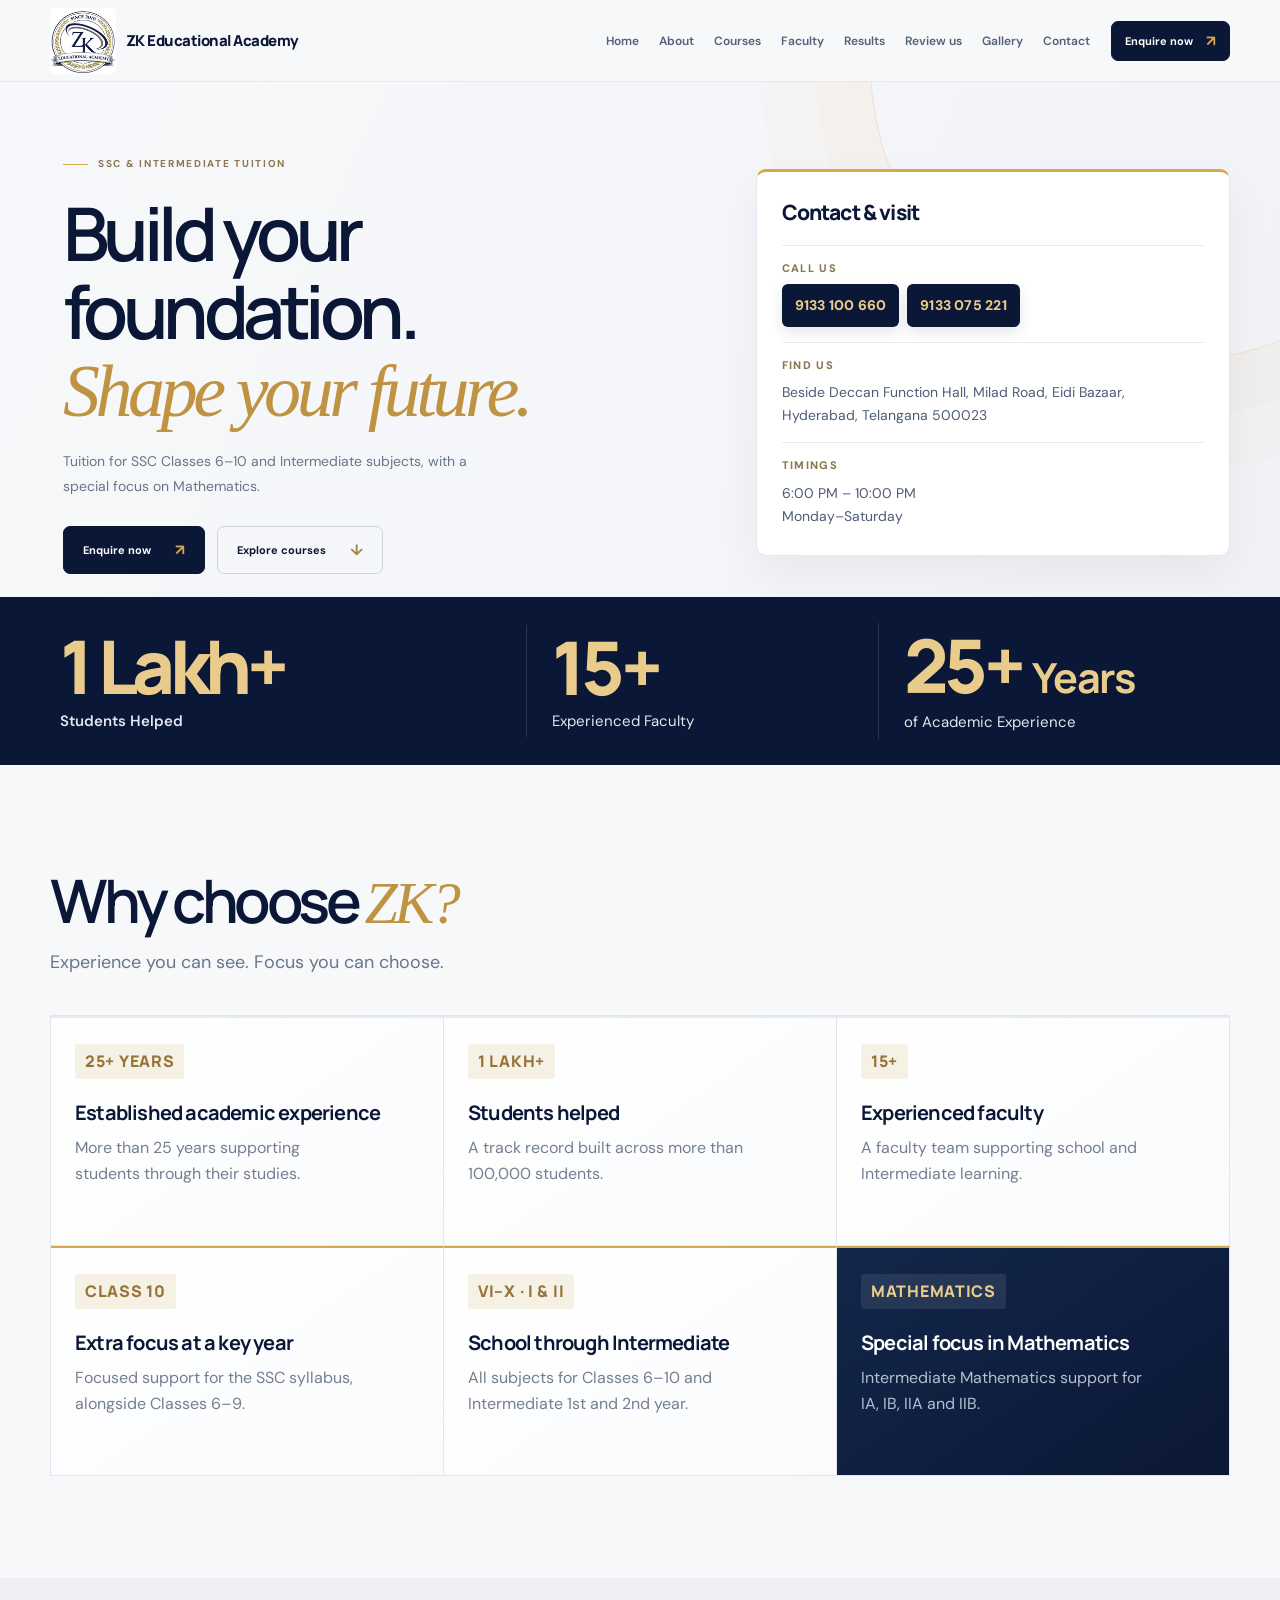
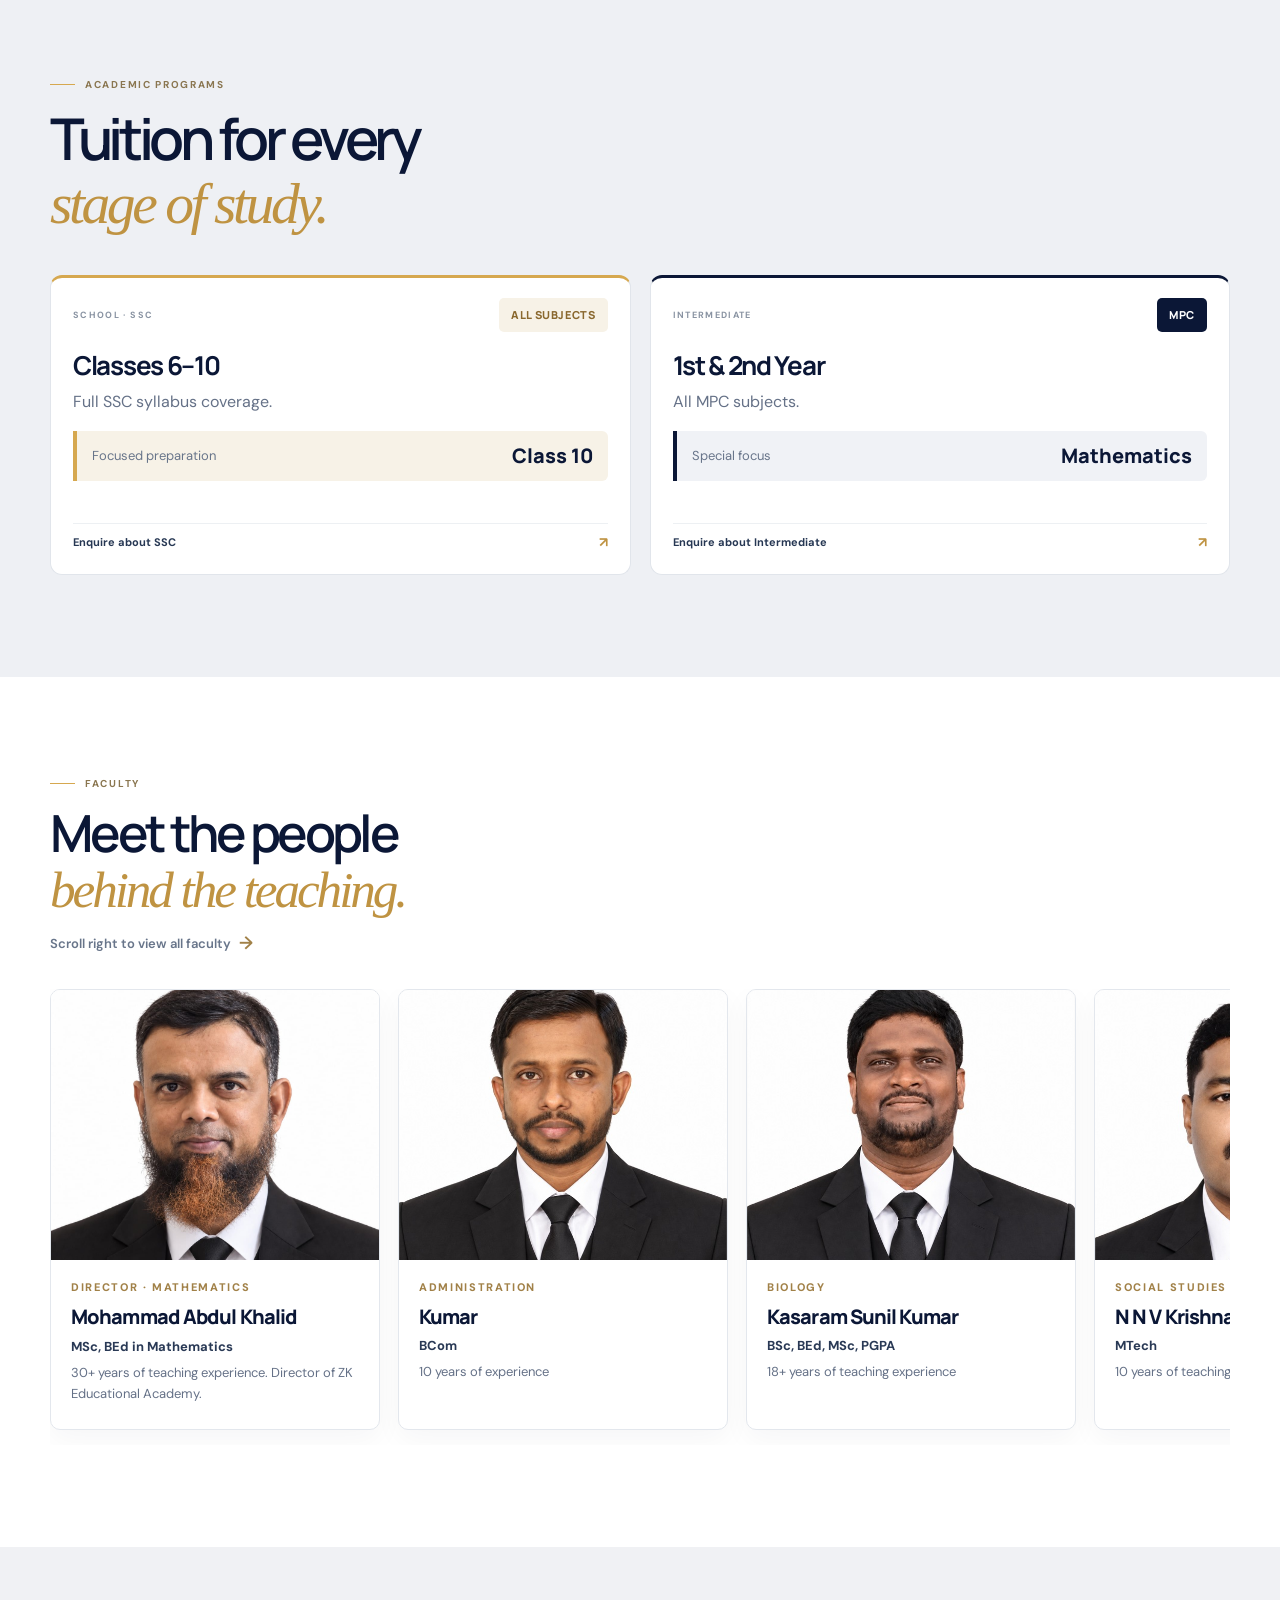
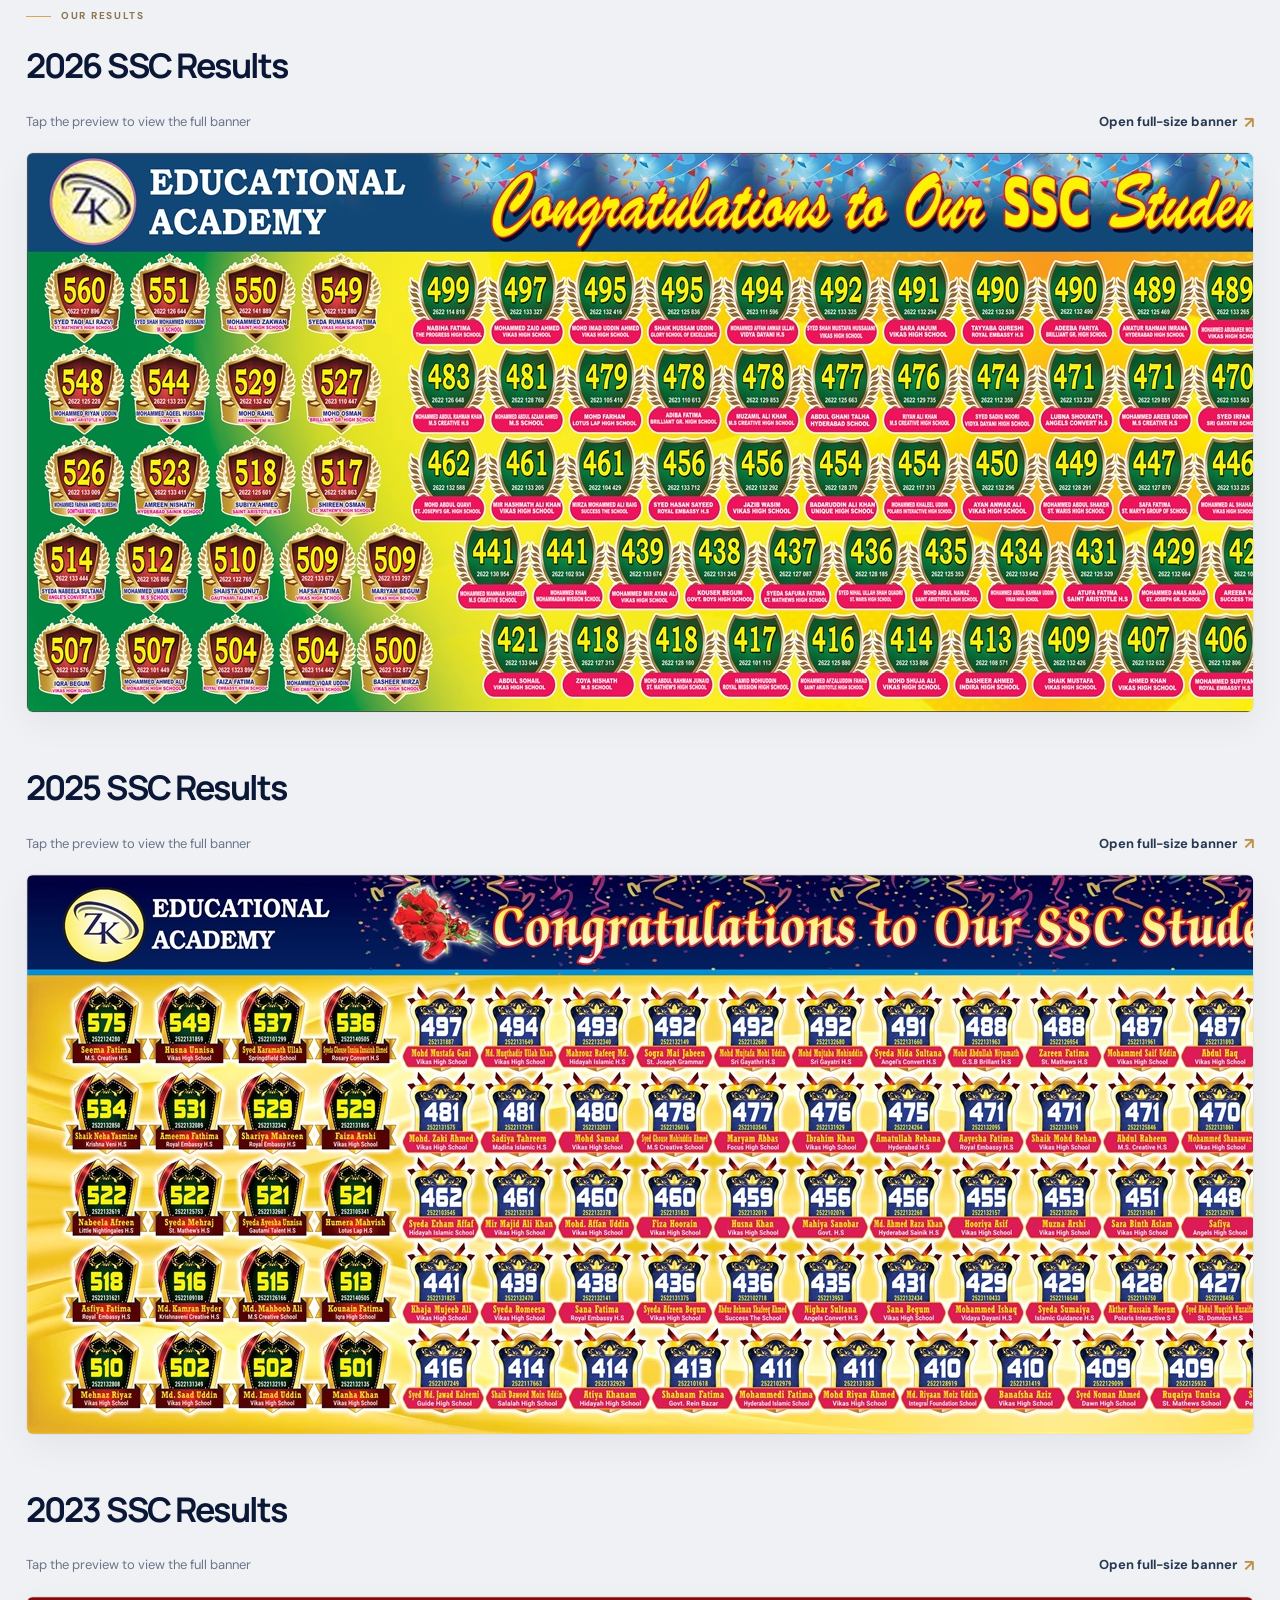
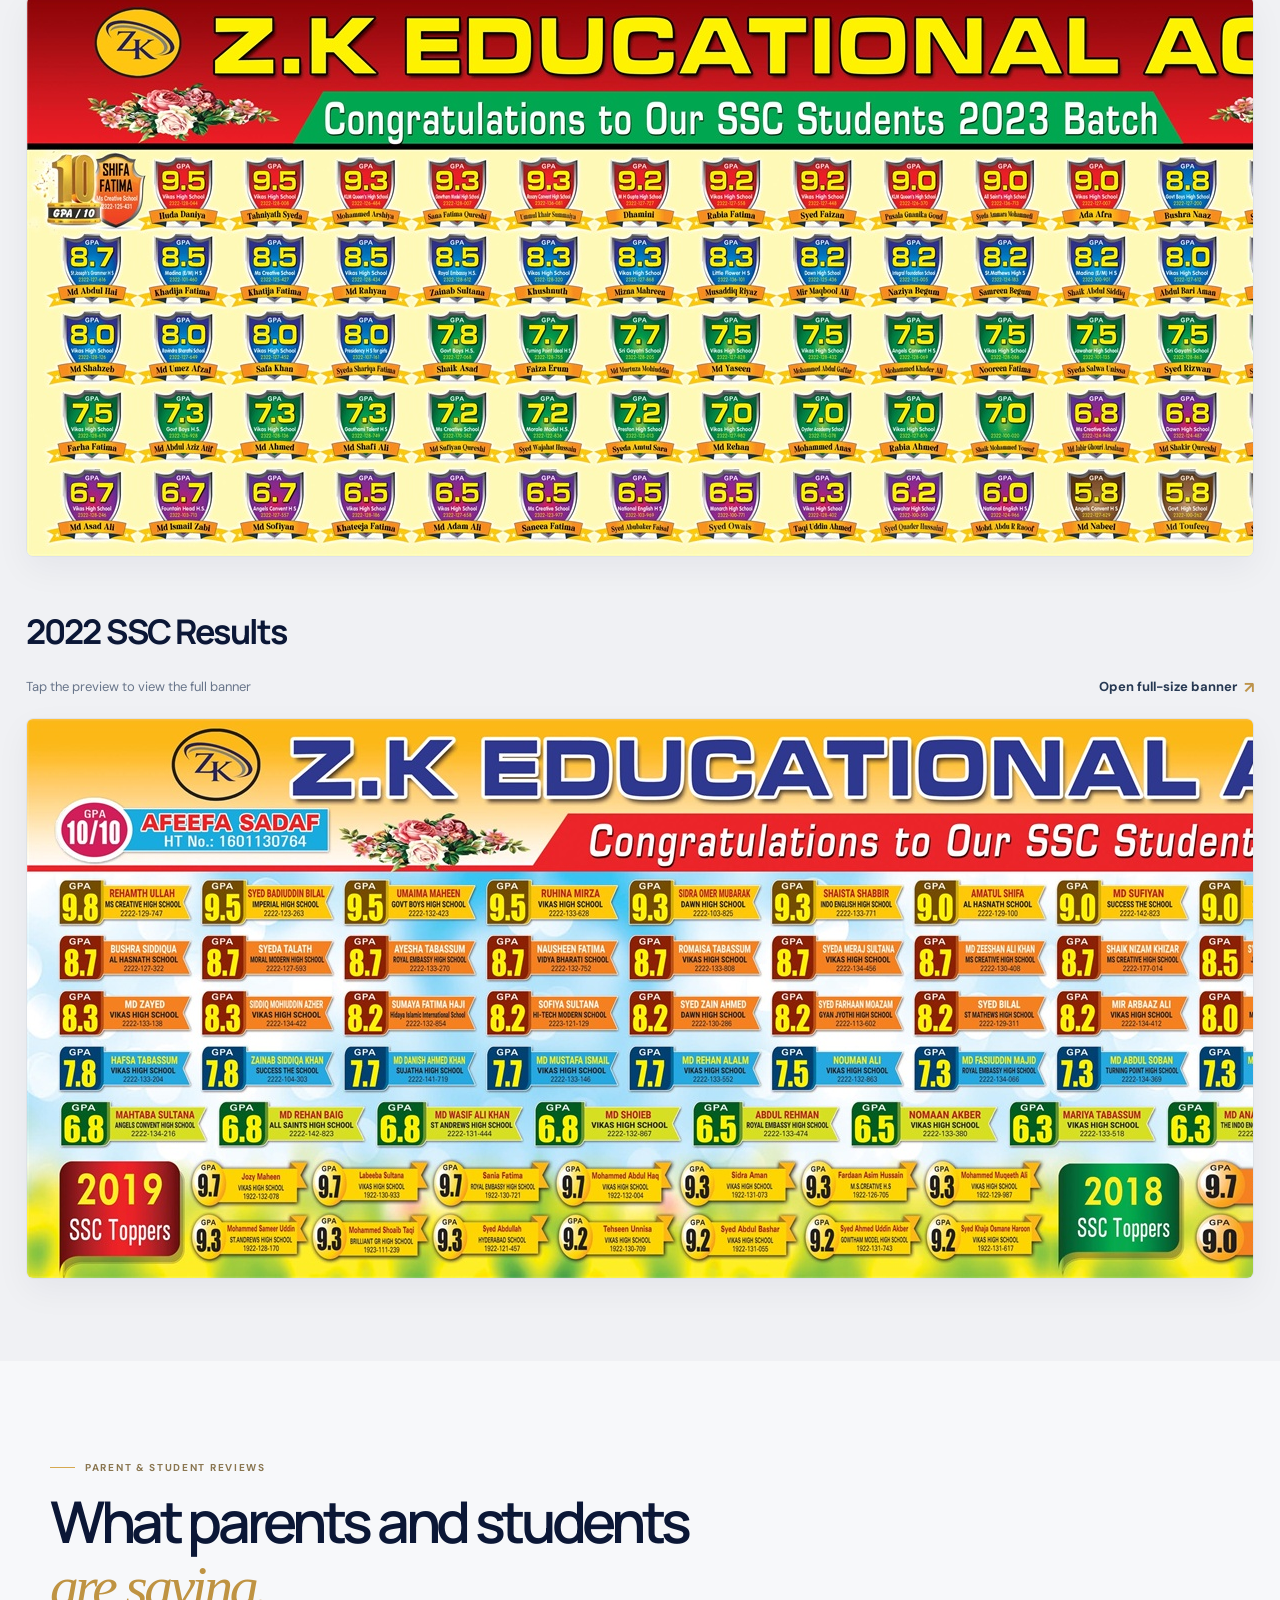
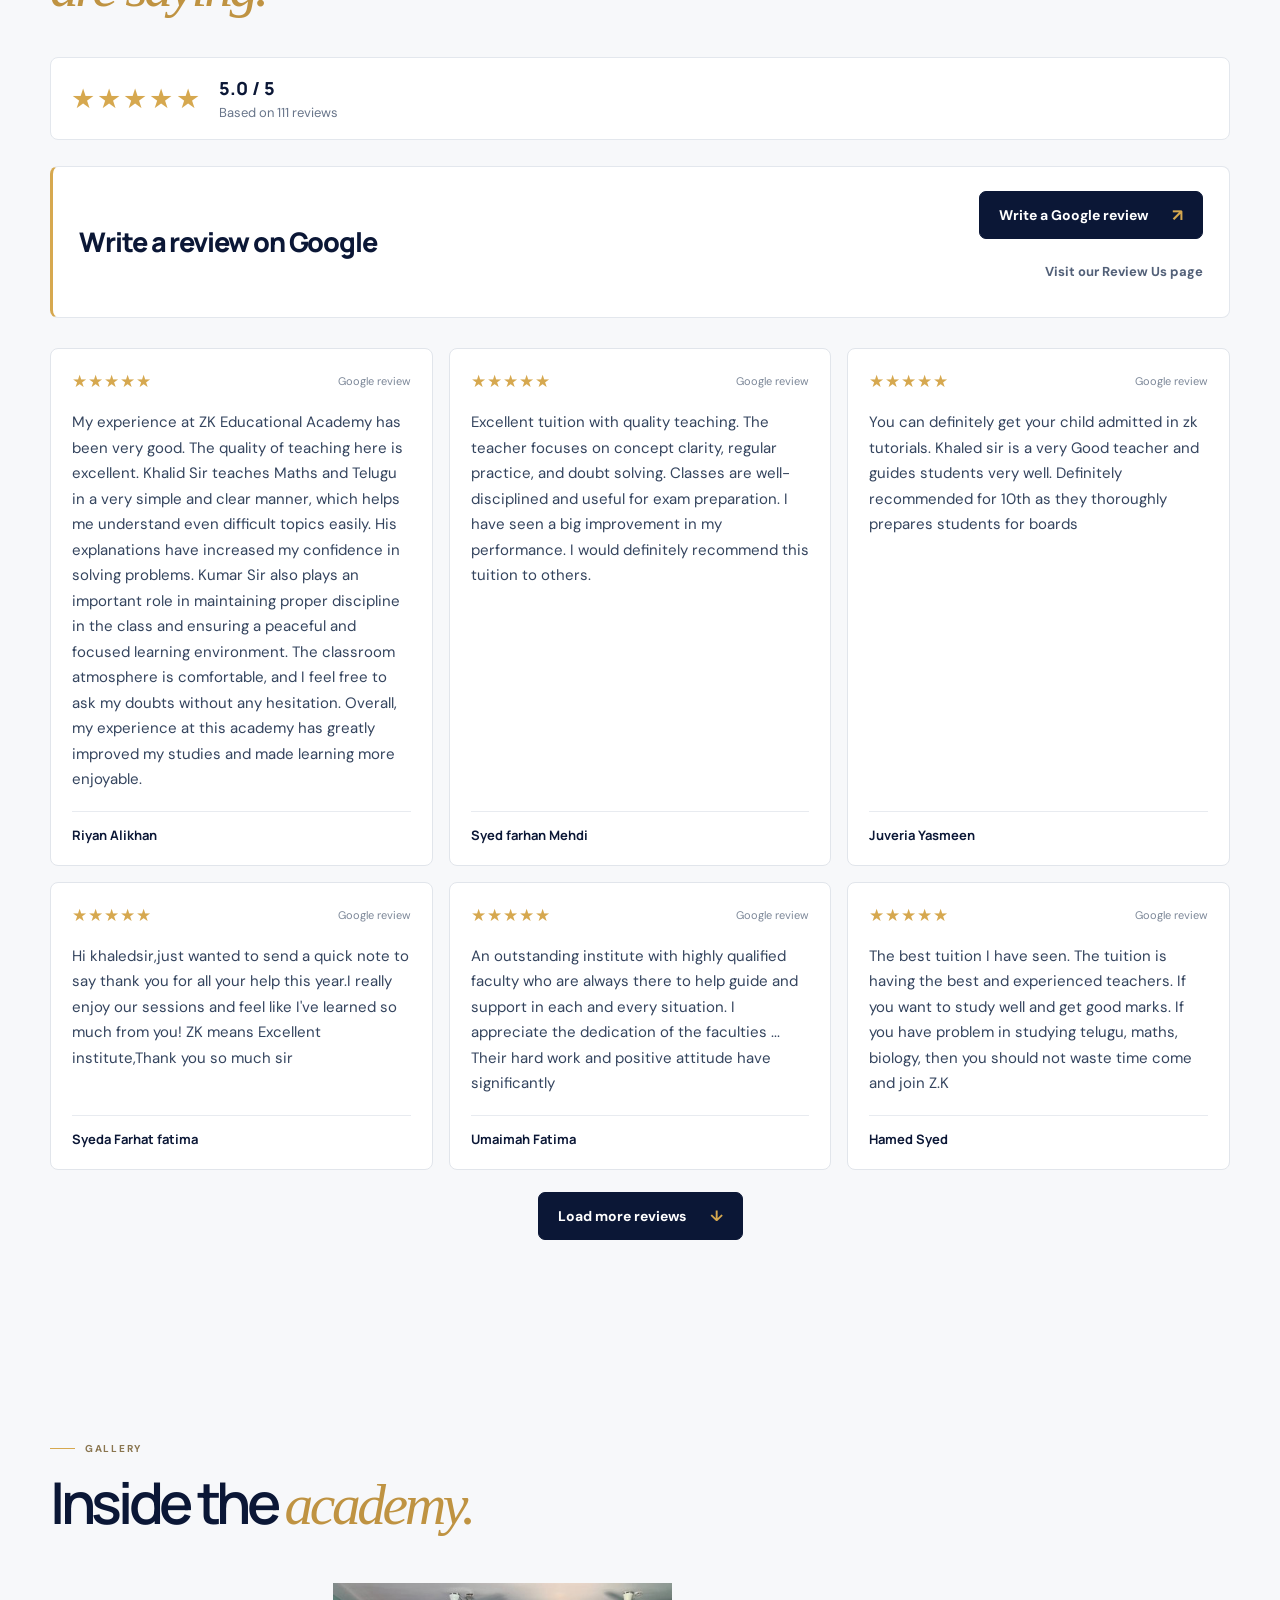
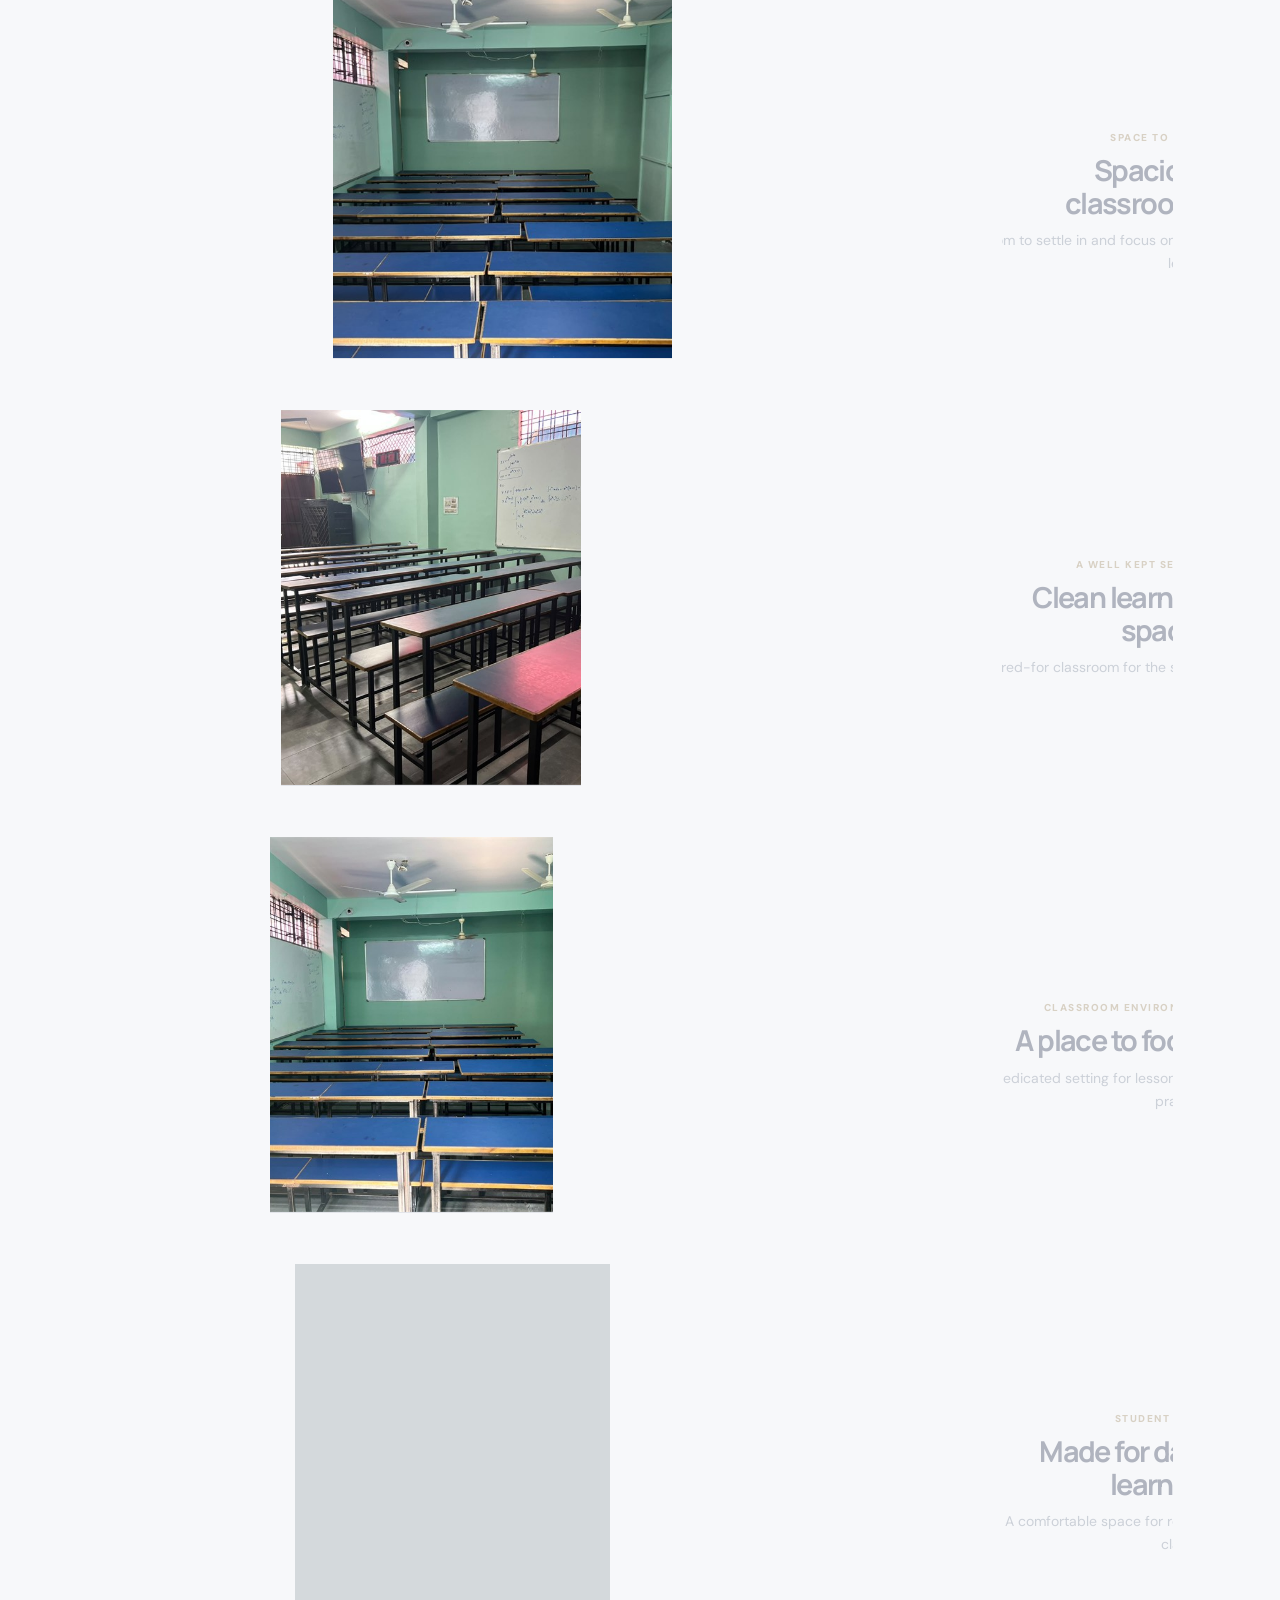
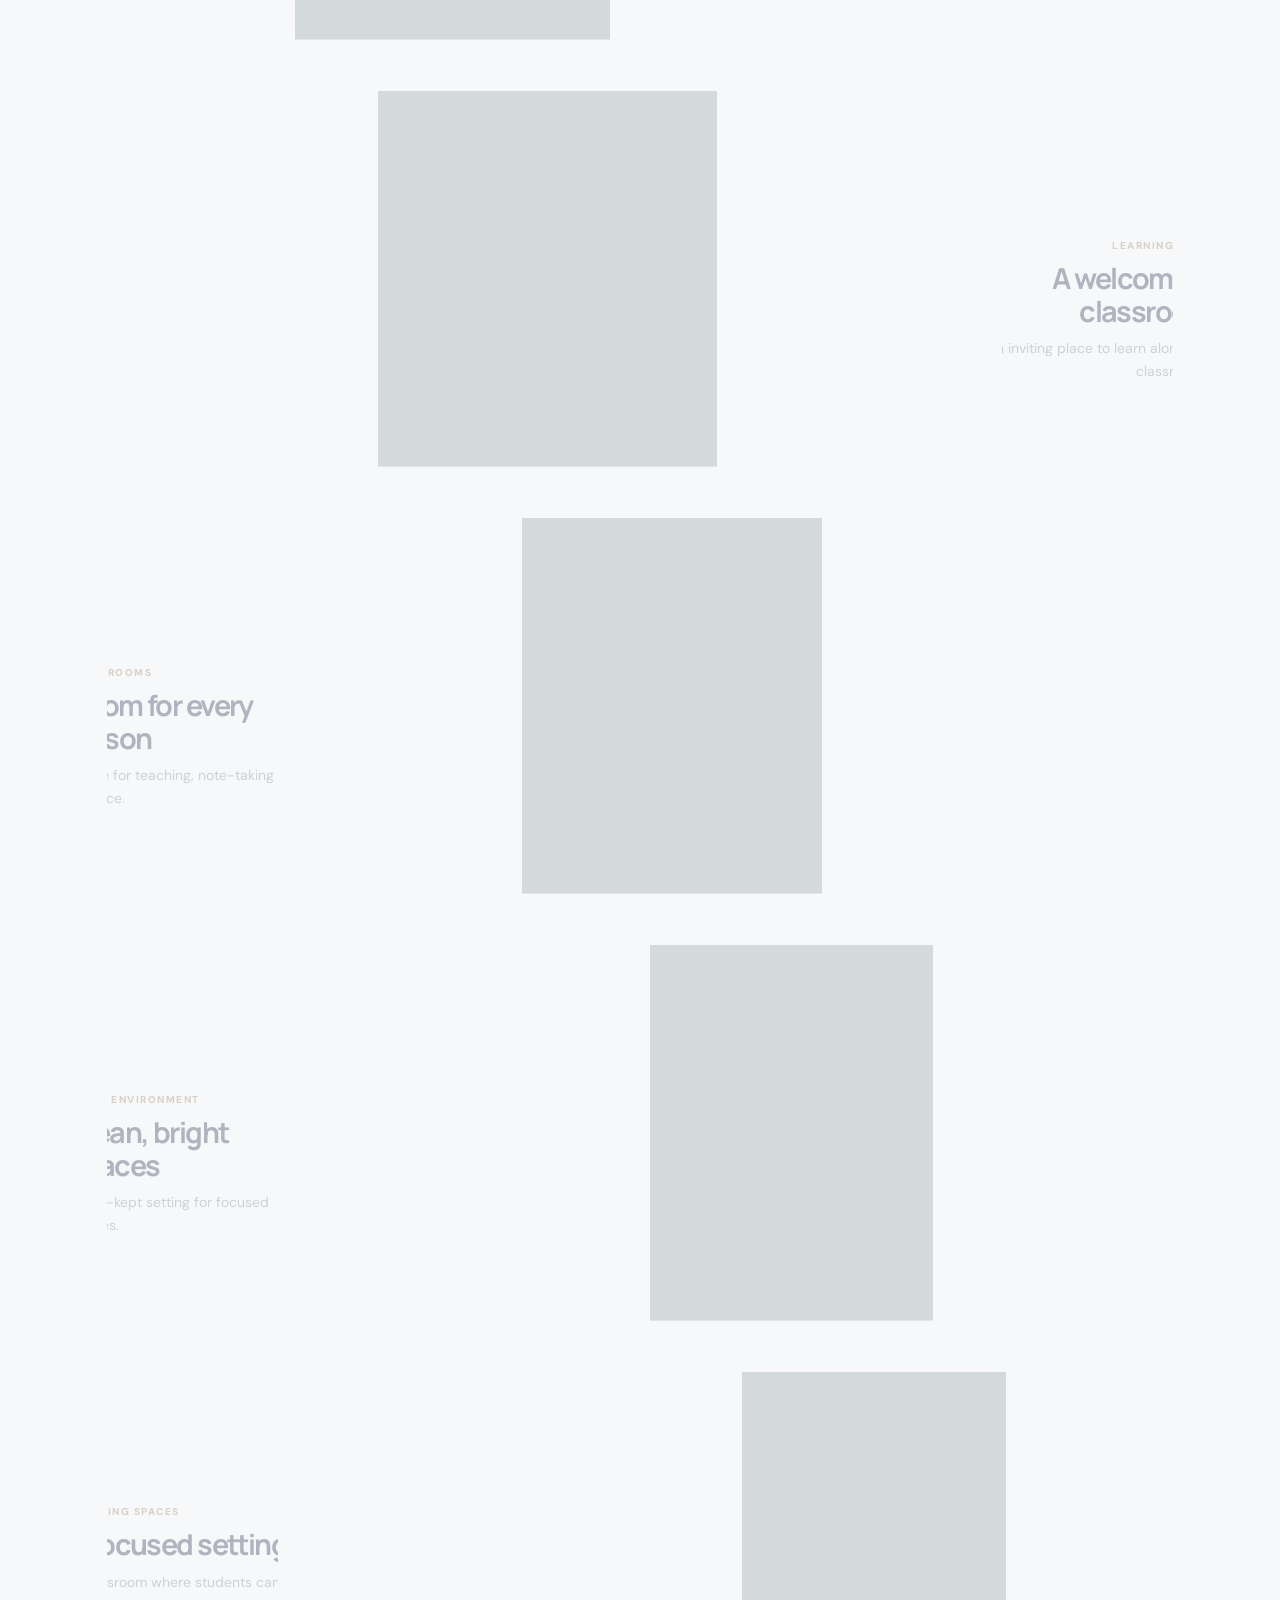
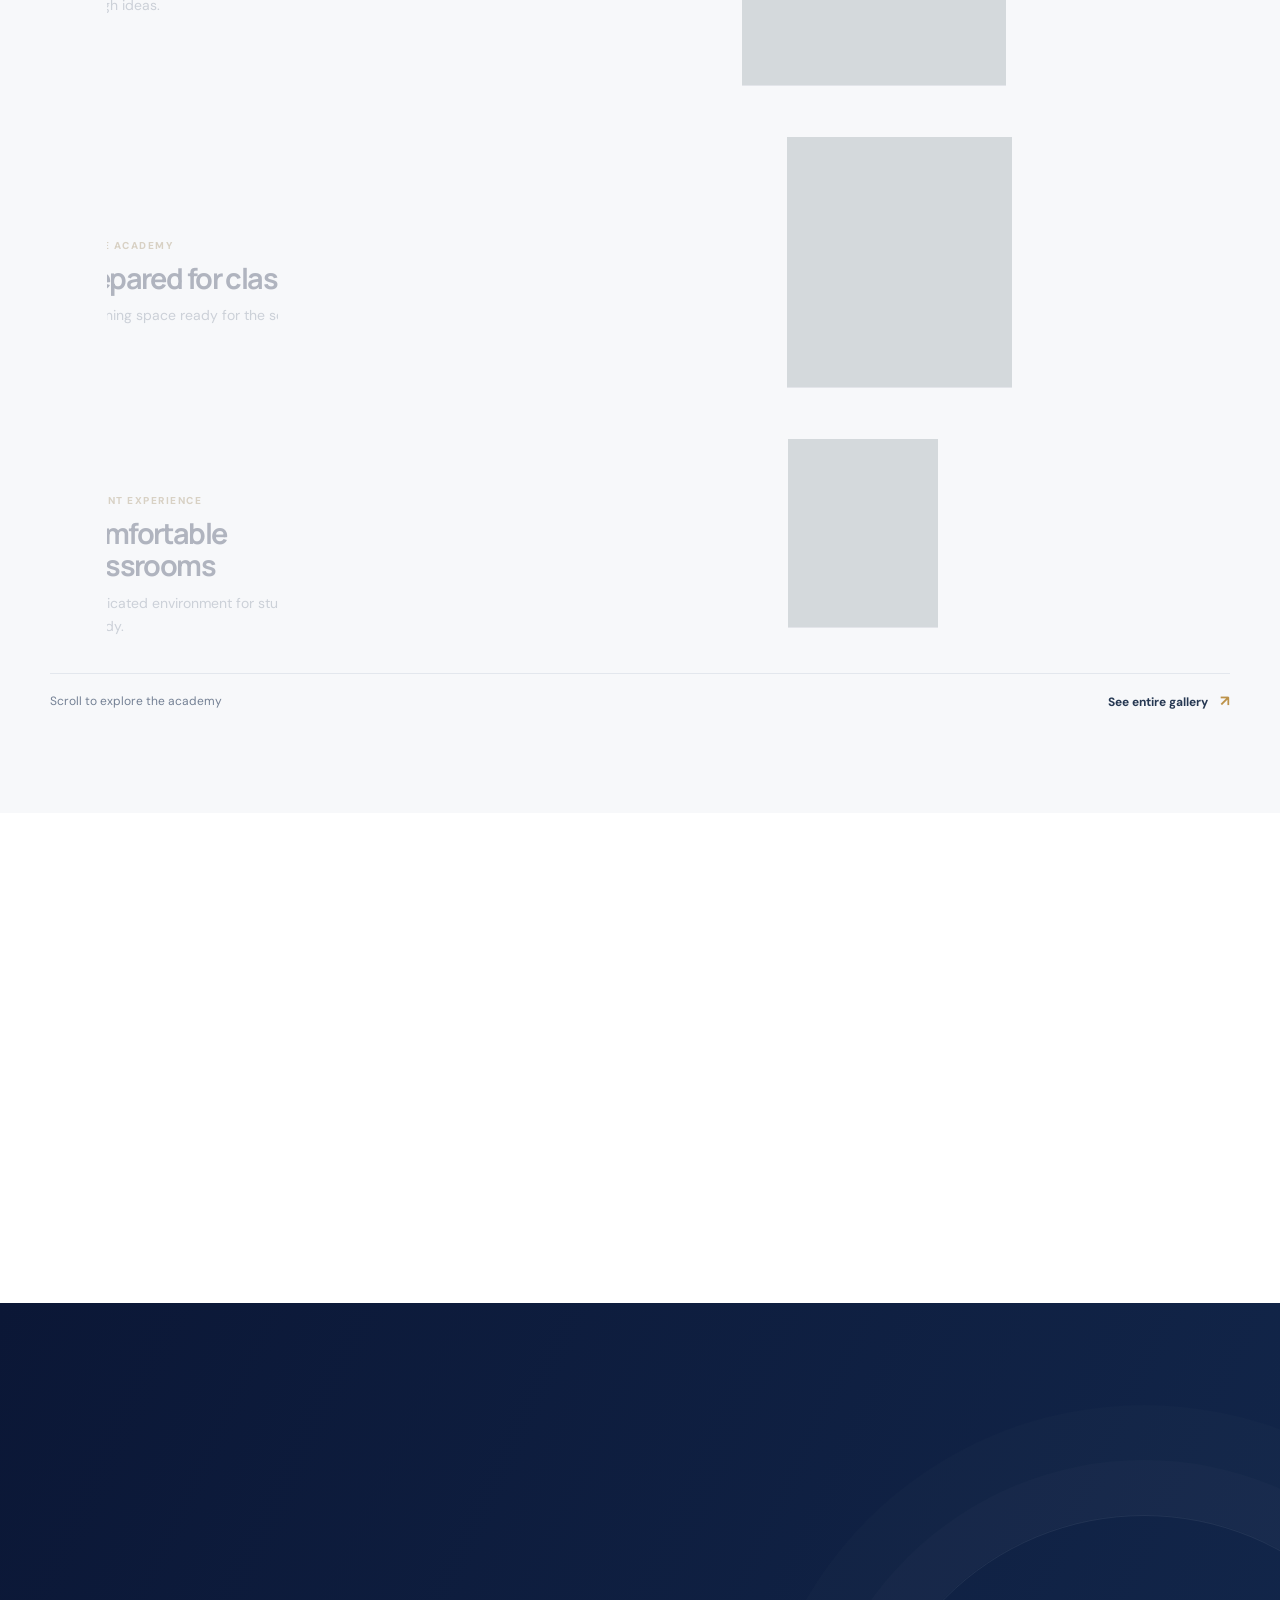
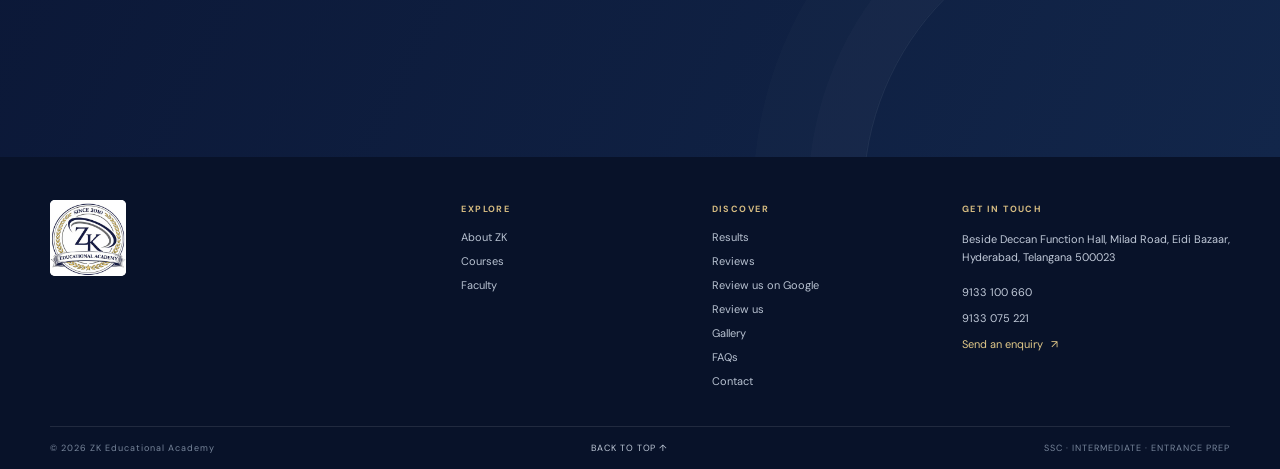
==== commit 3bc32843: "Add files via upload" ====
--- a/index.html
+++ b/index.html
@@ -55,7 +55,7 @@
       <a class="brand" href="#home" aria-label="ZK Educational Academy home"><img class="brand-logo" src="assets/optimized/zk-logo-256.jpeg" width="256" height="256" alt=""><span class="brand-name">ZK Educational Academy</span></a>
       <button class="menu-toggle" aria-label="Open navigation" aria-expanded="false" aria-controls="main-navigation"><span></span><span></span></button>
       <nav class="main-nav" id="main-navigation" aria-label="Main navigation">
-        <a href="#home">Home</a><a href="about.html">About</a><a href="#courses">Courses</a><a href="#faculty">Faculty</a><a href="#progress">Results</a><a href="#gallery">Gallery</a><a href="#contact">Contact</a>
+        <a href="#home">Home</a><a href="about.html">About</a><a href="#courses">Courses</a><a href="#faculty">Faculty</a><a href="#progress">Results</a><a href="review-us.html">Review us</a><a href="#gallery">Gallery</a><a href="#contact">Contact</a>
         <a class="button button-small" href="#contact">Enquire now <span aria-hidden="true">↗</span></a>
       </nav>
     </div>
@@ -100,7 +100,7 @@
       <article class="faculty-profile faculty-member reveal"><div class="faculty-portrait"><img src="assets/optimized/raheemhd-640.jpeg" srcset="assets/optimized/raheemhd-640.jpeg 640w, assets/optimized/raheemhd-1080.jpeg 1080w" sizes="(max-width: 400px) 85vw, 340px" width="640" height="772" alt="Mohd Raheem Uddin, Hindi faculty at ZK Educational Academy" loading="lazy" decoding="async"></div><div class="faculty-profile-info"><span class="faculty-role">HINDI</span><h3>Mohd Raheem Uddin</h3><p class="faculty-qualification">M.A., B.Ed</p><p>20 years of teaching experience</p></div></article>
     </div></div></section>
     <section class="results-section" id="progress"><div class="container results-container"><div class="results-heading reveal"><div class="eyebrow"><span class="eyebrow-line"></span> Our results</div></div><div class="results-list" id="results-list" aria-live="polite"></div></div></section>
-    <section class="section reviews-section" id="reviews"><div class="container"><div class="section-heading reveal"><div><div class="eyebrow"><span class="eyebrow-line"></span> Parent & student reviews</div><h2>What parents and students<br><em>are saying.</em></h2></div></div><div class="review-summary reveal"><div class="review-summary-stars" id="review-summary-stars" aria-hidden="true">☆☆☆☆☆</div><div><strong id="review-average">Rating from published reviews</strong><span id="review-count">Feedback from our community</span></div></div><aside class="google-review-cta" aria-label="Leave a Google review"><h3>Write a review on Google</h3><div class="google-review-cta-actions"><a class="button" href="https://g.page/r/CSmXy3n6fLmjEBM/review" target="_blank" rel="noopener noreferrer">Write a Google review <span aria-hidden="true">↗</span></a><a class="google-review-cta-page-link" href="review-us.html">Visit our Review Us page</a></div></aside><div class="review-grid" id="review-grid" aria-live="polite"></div><p class="review-empty" id="review-empty">No reviews have been posted yet.</p><button class="button review-load-more" id="review-load-more" type="button" hidden>Load more reviews <span aria-hidden="true">↓</span></button><form class="review-form" id="review-form"><div class="review-form-heading"><span>SHARE YOUR EXPERIENCE</span><h3>Write a review</h3></div><label class="review-name-label" for="review-name">Name <span>(optional)</span></label><input id="review-name" name="name" type="text" maxlength="80" autocomplete="name" placeholder="Your name"><fieldset class="review-rating-fieldset"><legend>Your rating</legend><div class="review-rating-choices"><label><input type="radio" name="rating" value="5" required><span aria-label="5 stars">★</span></label><label><input type="radio" name="rating" value="4"><span aria-label="4 stars">★</span></label><label><input type="radio" name="rating" value="3"><span aria-label="3 stars">★</span></label><label><input type="radio" name="rating" value="2"><span aria-label="2 stars">★</span></label><label><input type="radio" name="rating" value="1"><span aria-label="1 star">★</span></label></div></fieldset><label class="review-name-label" for="review-text">Your review</label><textarea id="review-text" name="text" rows="4" minlength="20" maxlength="1000" placeholder="Share your experience with the academy" required></textarea><label class="review-honeypot" aria-hidden="true">Leave this field empty<input name="website" tabindex="-1" autocomplete="off"></label><p class="review-privacy-note">Your review will be shown publicly. If you leave your name blank, it will appear as Anonymous.</p><button class="button review-submit" id="review-submit" type="submit" disabled>Post review <span aria-hidden="true">↗</span></button><p class="review-form-status" id="review-form-status" role="status" aria-live="polite">Review posting will be available after the site’s review storage is connected.</p></form></div></section>
+    <section class="section reviews-section" id="reviews"><div class="container"><div class="section-heading reveal"><div><div class="eyebrow"><span class="eyebrow-line"></span> Parent & student reviews</div><h2>What parents and students<br><em>are saying.</em></h2></div></div><div class="review-summary reveal"><div class="review-summary-stars" id="review-summary-stars" aria-hidden="true">☆☆☆☆☆</div><div><strong id="review-average">Rating from published reviews</strong><span id="review-count">Feedback from our community</span></div></div><aside class="google-review-cta" aria-label="Leave a Google review"><h3>Write a review on Google</h3><div class="google-review-cta-actions"><a class="button" href="https://g.page/r/CSmXy3n6fLmjEBM/review" target="_blank" rel="noopener noreferrer">Write a Google review <span aria-hidden="true">↗</span></a><a class="google-review-cta-page-link" href="review-us.html">Visit our Review Us page</a></div></aside><div class="review-grid" id="review-grid" aria-live="polite"></div><p class="review-empty" id="review-empty">No reviews have been posted yet.</p><button class="button review-load-more" id="review-load-more" type="button" hidden>Load more reviews <span aria-hidden="true">↓</span></button></div></section>
     <section class="section gallery" id="gallery"><div class="container"><div class="section-heading reveal"><div><div class="eyebrow"><span class="eyebrow-line"></span> Gallery</div><h2>Inside the <em>academy.</em></h2></div></div>
       <div class="gallery-scroll-feature" role="region" aria-label="ZK Academy classroom photographs">
         <div class="spotlight-images" id="classroom-scroll-gallery"></div>
@@ -116,7 +116,7 @@
     </div></div></section>
     <section class="contact-cta" id="contact"><div class="container contact-layout"><div class="contact-copy reveal"><div class="eyebrow eyebrow-light"><span class="eyebrow-line"></span> Contact</div><h2>Find the right<br><em>program for your child.</em></h2><p>Share your enquiry with ZK Academy.</p><div class="contact-actions"><a class="button button-gold" href="#enquiry">Enquire now <span>↗</span></a><a class="contact-direct" href="#enquiry">Contact the academy <span>→</span></a></div></div><form class="contact-form reveal" id="enquiry"><div class="form-heading"><span>ENQUIRY FORM</span><strong>How can we help?</strong></div><label>Your name<input type="text" name="name" autocomplete="name" placeholder="Parent or student name" required></label><label>Phone number<input type="tel" name="phone" autocomplete="tel" placeholder="Your contact number" required></label><label>Program of interest<select name="program" required><option value="" disabled selected>Select a program</option><option>SSC Classes 6–10</option><option>Intermediate Mathematics IA–IIB</option></select></label><button type="submit" class="button form-button">Continue to WhatsApp <span>↗</span></button><p class="form-note" aria-live="polite">WhatsApp opens a prefilled enquiry to 9133 100 660. Tap Send there to deliver it.</p></form></div></section>
   </main>
-  <footer class="footer"><div class="container footer-main"><div><a class="brand brand-light" href="#home" aria-label="ZK Educational Academy home"><img class="brand-logo" src="assets/optimized/zk-logo-256.jpeg" width="256" height="256" alt="ZK Educational Academy"></a></div><div class="footer-column"><span>EXPLORE</span><a href="about.html">About ZK</a><a href="#courses">Courses</a><a href="#faculty">Faculty</a></div><div class="footer-column"><span>DISCOVER</span><a href="#progress">Results</a><a href="#reviews">Reviews</a><a href="review-us.html">Review us on Google</a><a href="#gallery">Gallery</a><a href="#faq">FAQs</a><a href="#contact">Contact</a></div><div class="footer-column footer-contact"><span>GET IN TOUCH</span><p class="footer-address">Beside Deccan Function Hall, Milad Road, Eidi Bazaar, Hyderabad, Telangana 500023</p><a href="tel:+919133100660">9133 100 660</a><a href="tel:+919133075221">9133 075 221</a><a href="#contact">Send an enquiry <span>↗</span></a></div></div><div class="container footer-bottom"><span>© <span id="year"></span> ZK Educational Academy</span><a href="#top">BACK TO TOP ↑</a><span>SSC · INTERMEDIATE · ENTRANCE PREP</span></div></footer>
+  <footer class="footer"><div class="container footer-main"><div><a class="brand brand-light" href="#home" aria-label="ZK Educational Academy home"><img class="brand-logo" src="assets/optimized/zk-logo-256.jpeg" width="256" height="256" alt="ZK Educational Academy"></a></div><div class="footer-column"><span>EXPLORE</span><a href="about.html">About ZK</a><a href="#courses">Courses</a><a href="#faculty">Faculty</a></div><div class="footer-column"><span>DISCOVER</span><a href="#progress">Results</a><a href="#reviews">Reviews</a><a href="review-us.html">Review us on Google</a><a href="review-us.html">Review us</a><a href="#gallery">Gallery</a><a href="#faq">FAQs</a><a href="#contact">Contact</a></div><div class="footer-column footer-contact"><span>GET IN TOUCH</span><p class="footer-address">Beside Deccan Function Hall, Milad Road, Eidi Bazaar, Hyderabad, Telangana 500023</p><a href="tel:+919133100660">9133 100 660</a><a href="tel:+919133075221">9133 075 221</a><a href="#contact">Send an enquiry <span>↗</span></a></div></div><div class="container footer-bottom"><span>© <span id="year"></span> ZK Educational Academy</span><a href="#top">BACK TO TOP ↑</a><span>SSC · INTERMEDIATE · ENTRANCE PREP</span></div></footer>
   <script src="script.js" defer></script>
   <script>
     (() => {
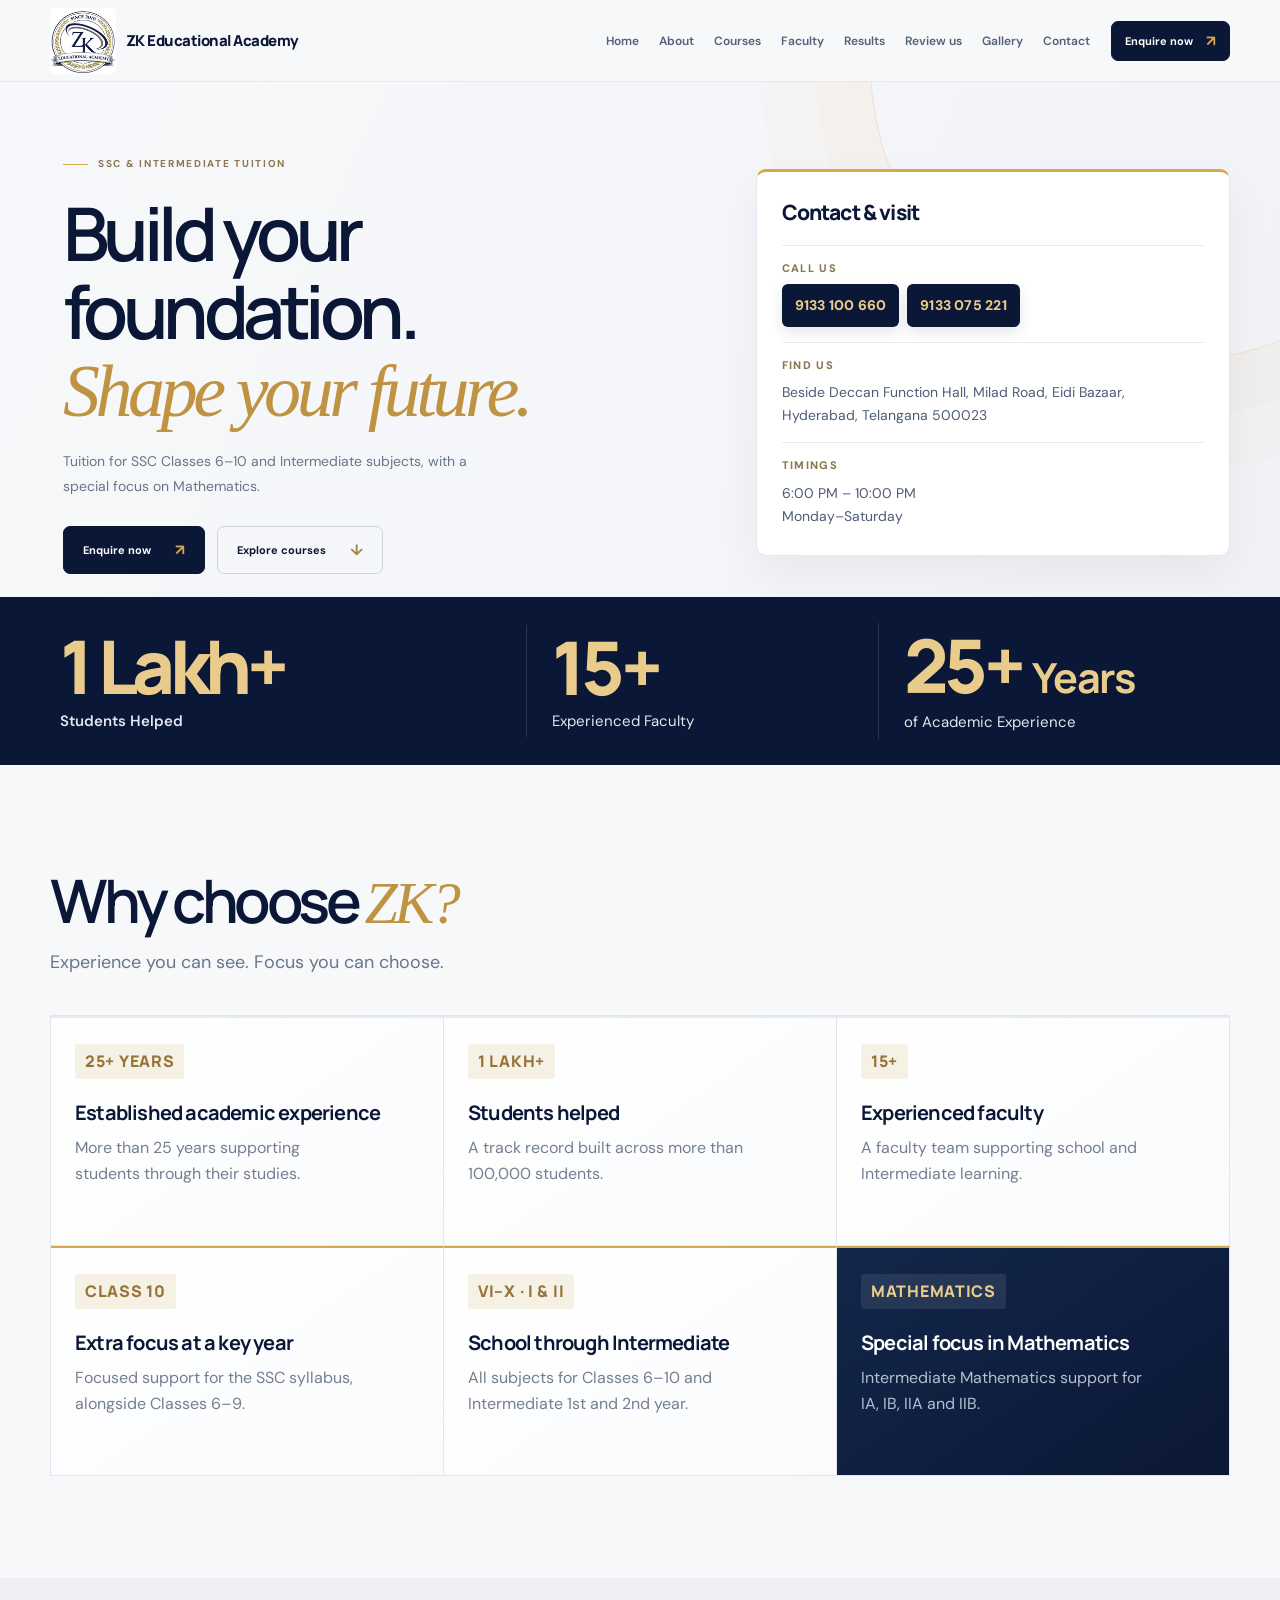
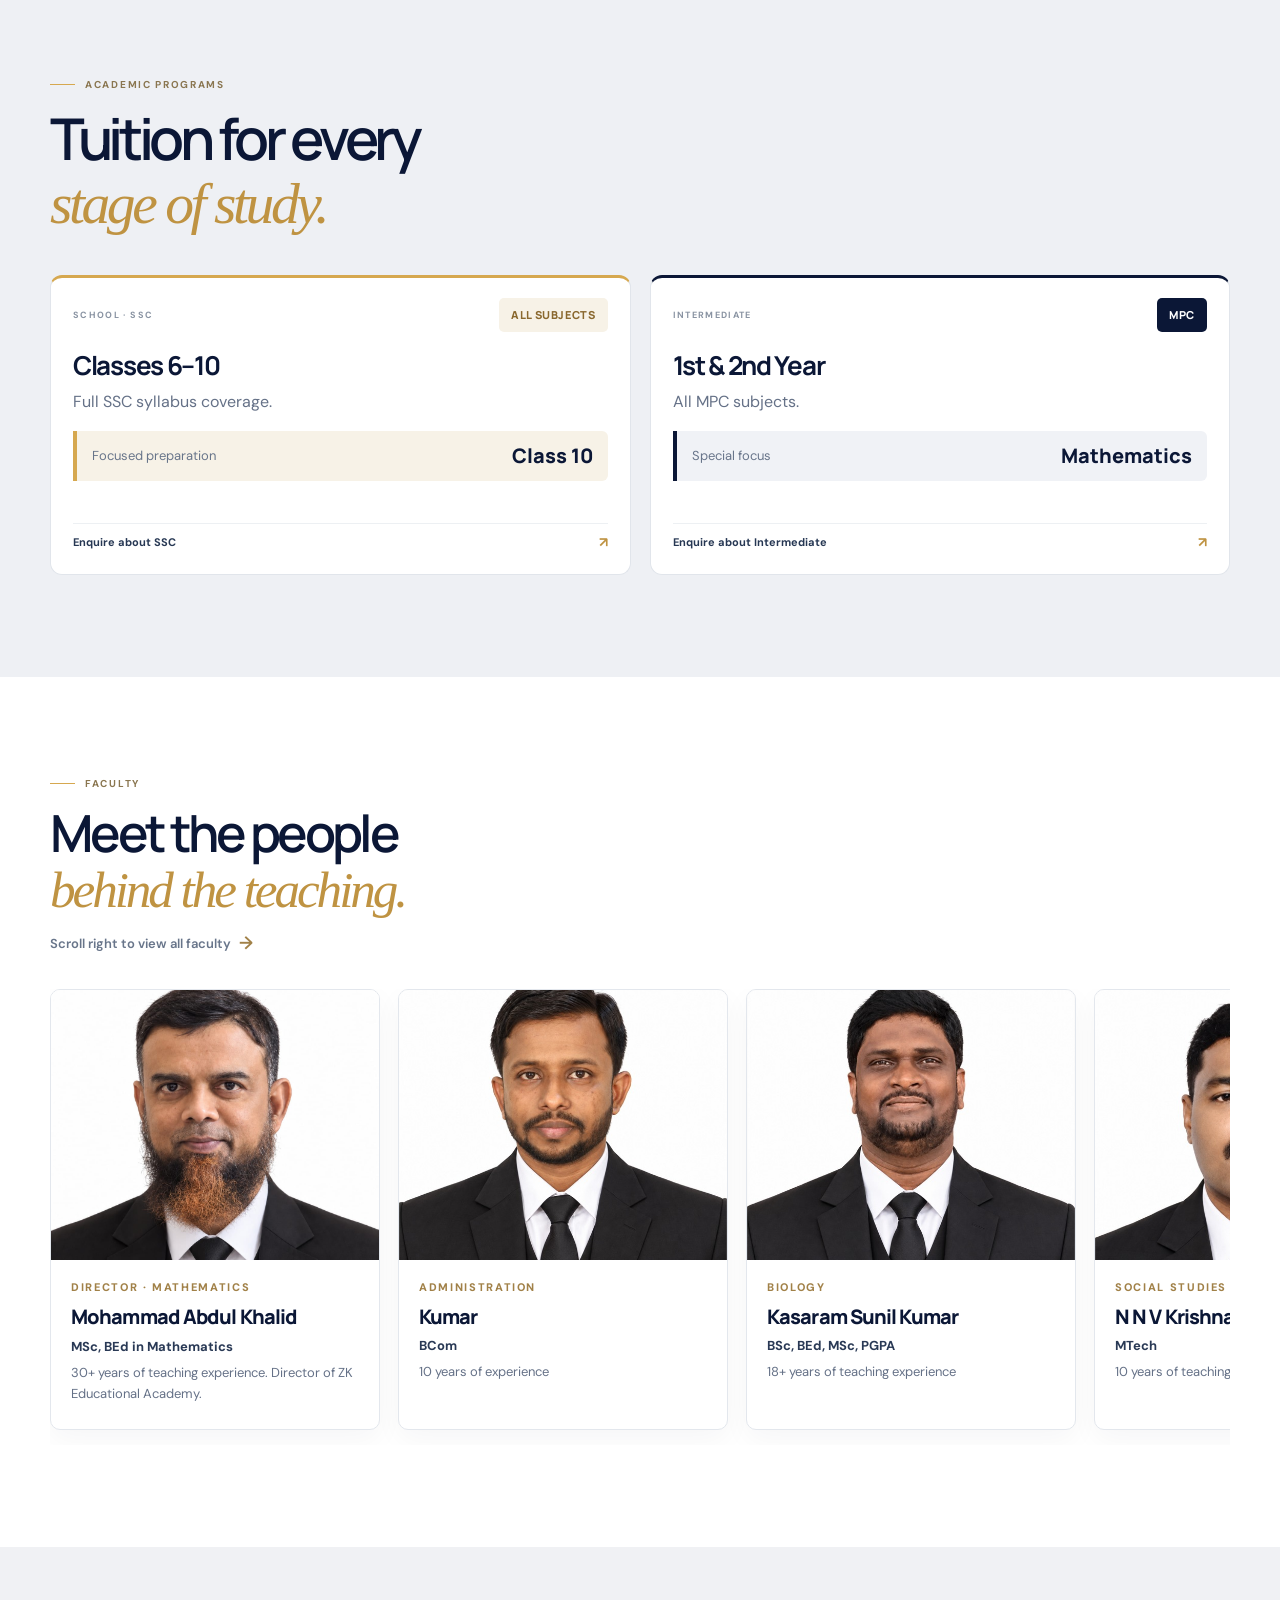
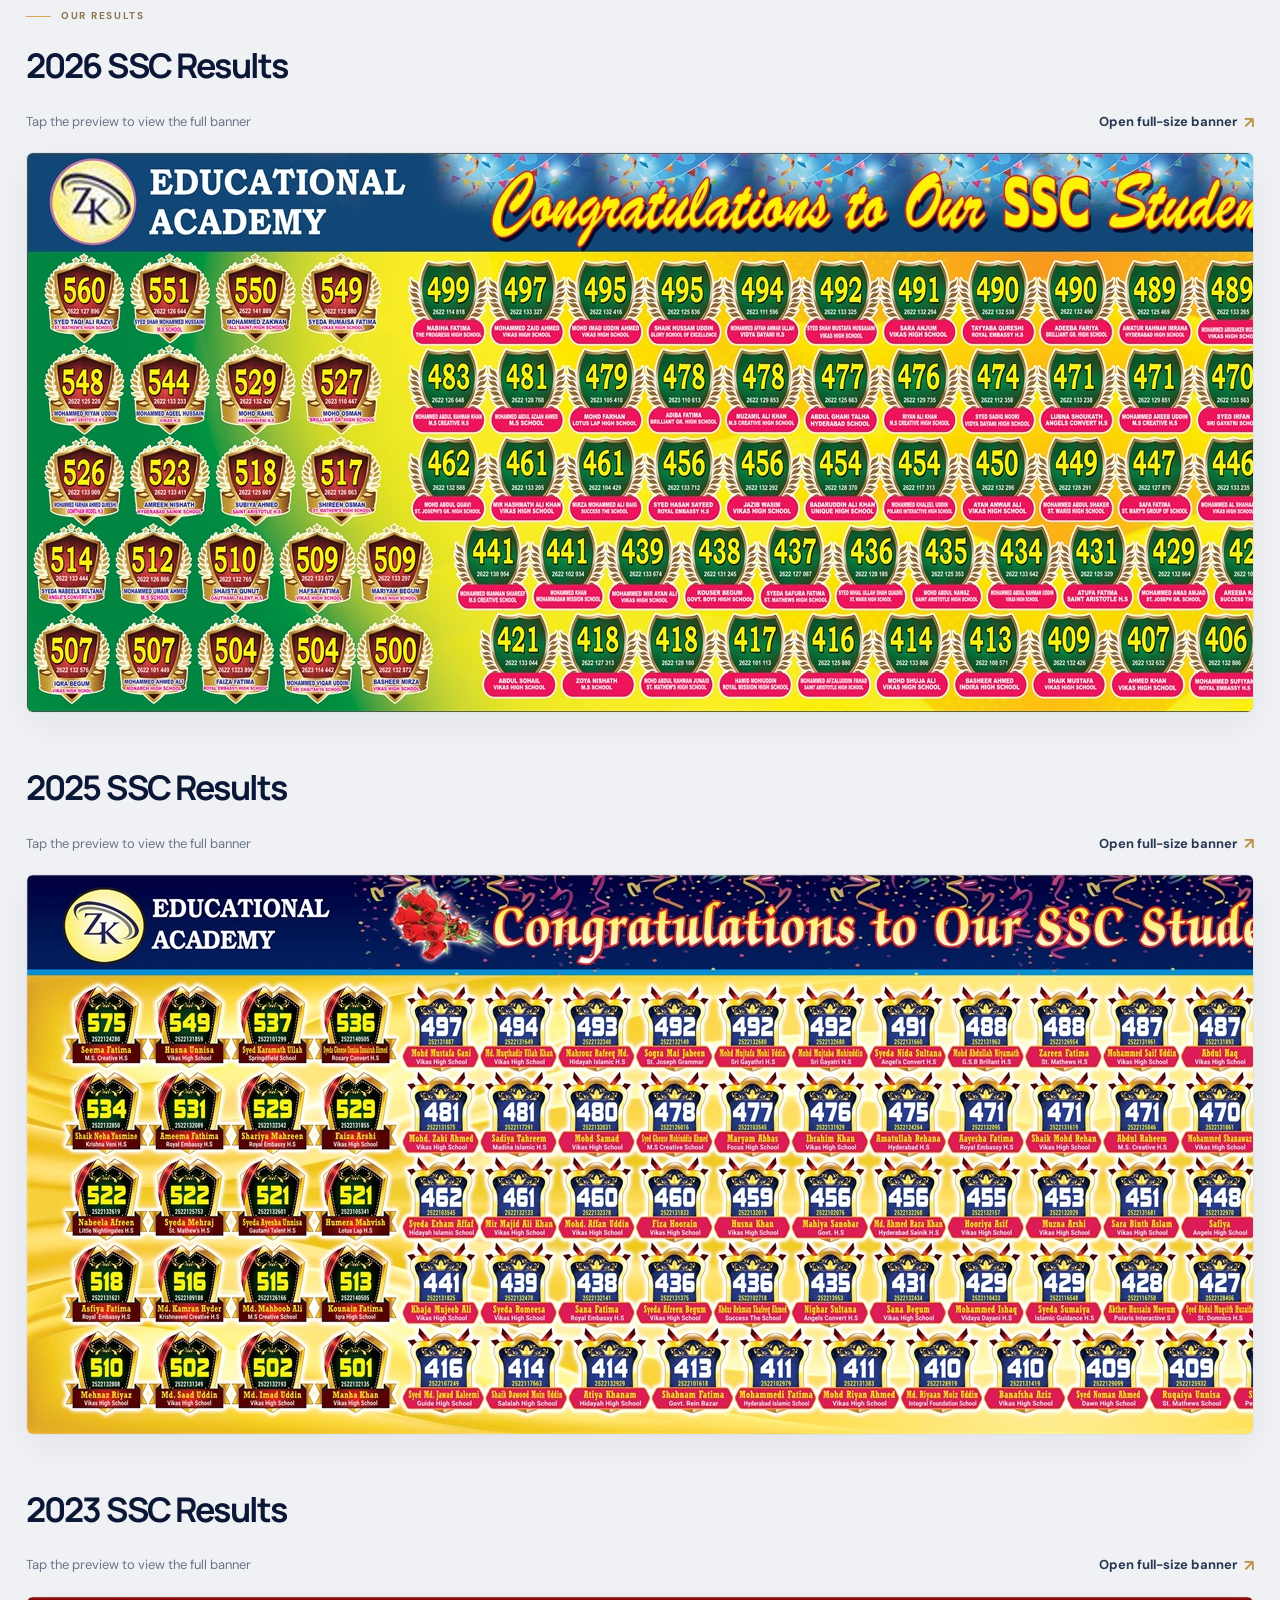
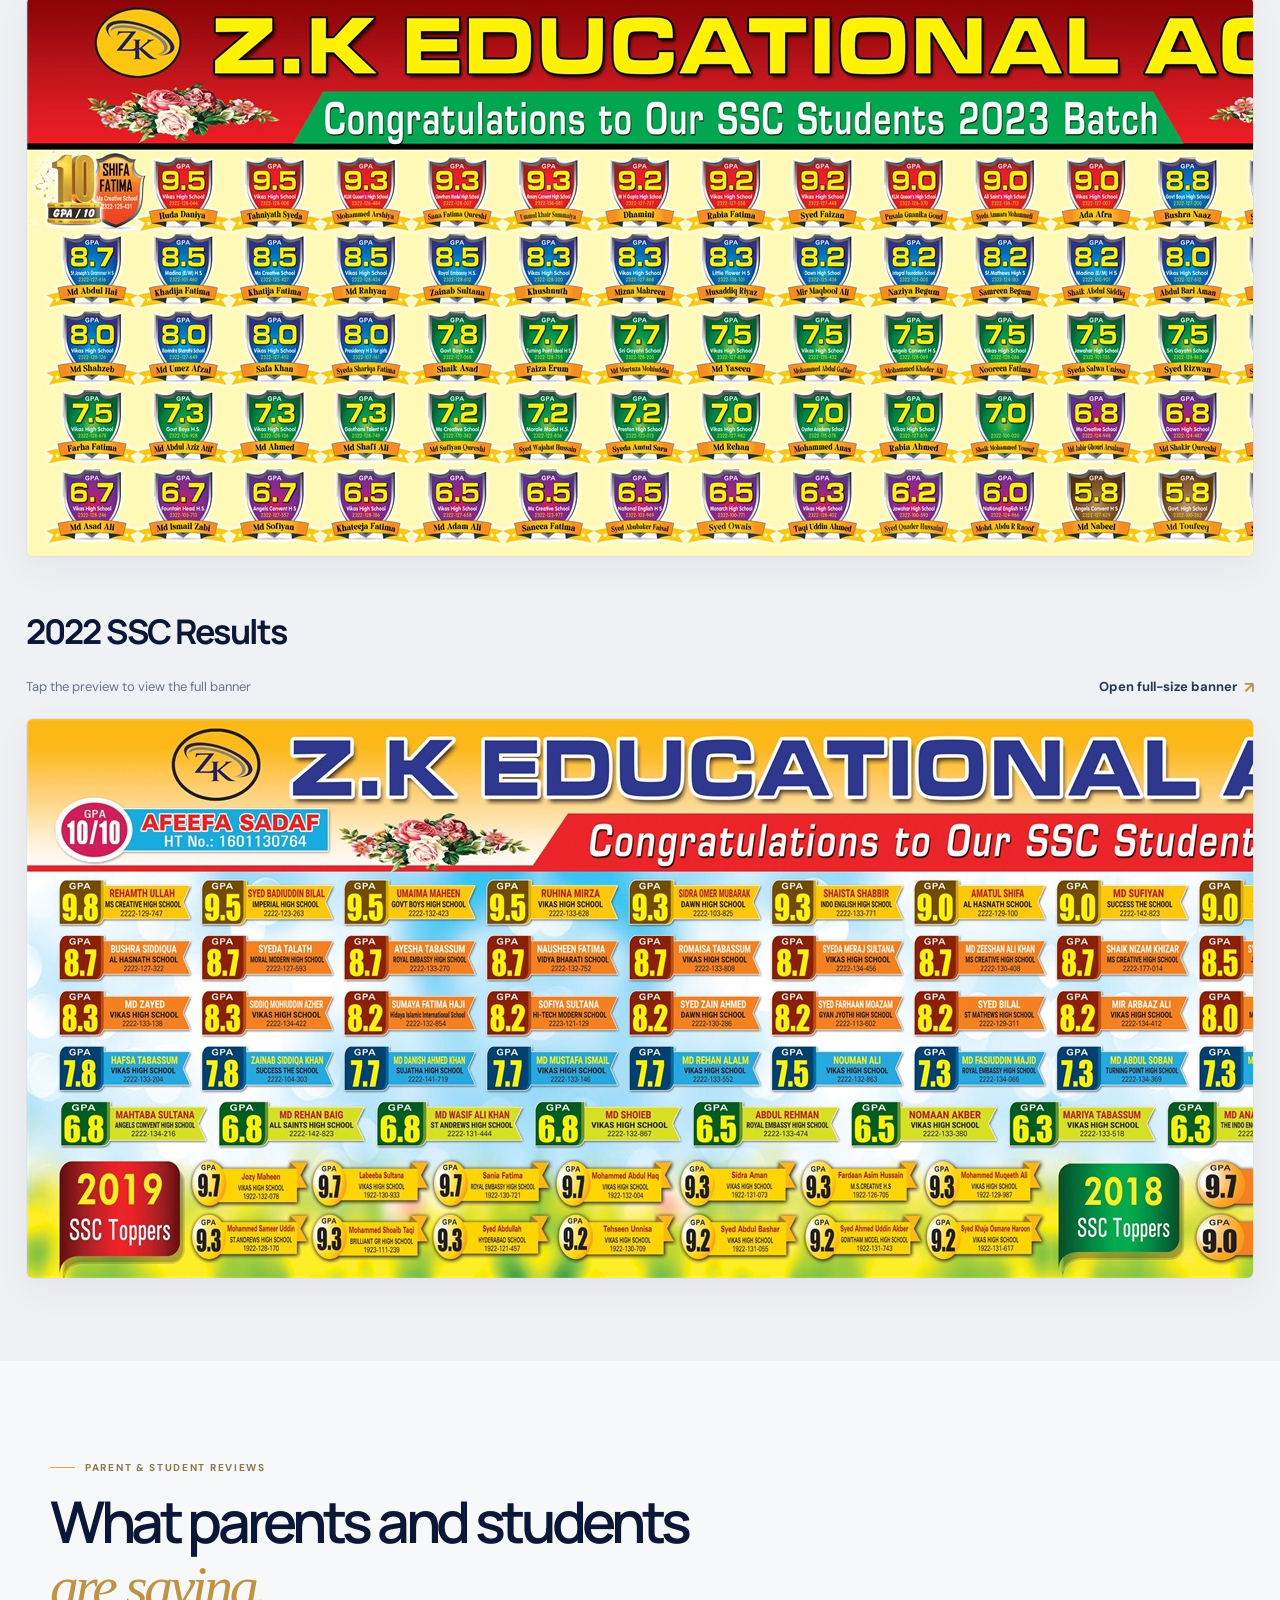
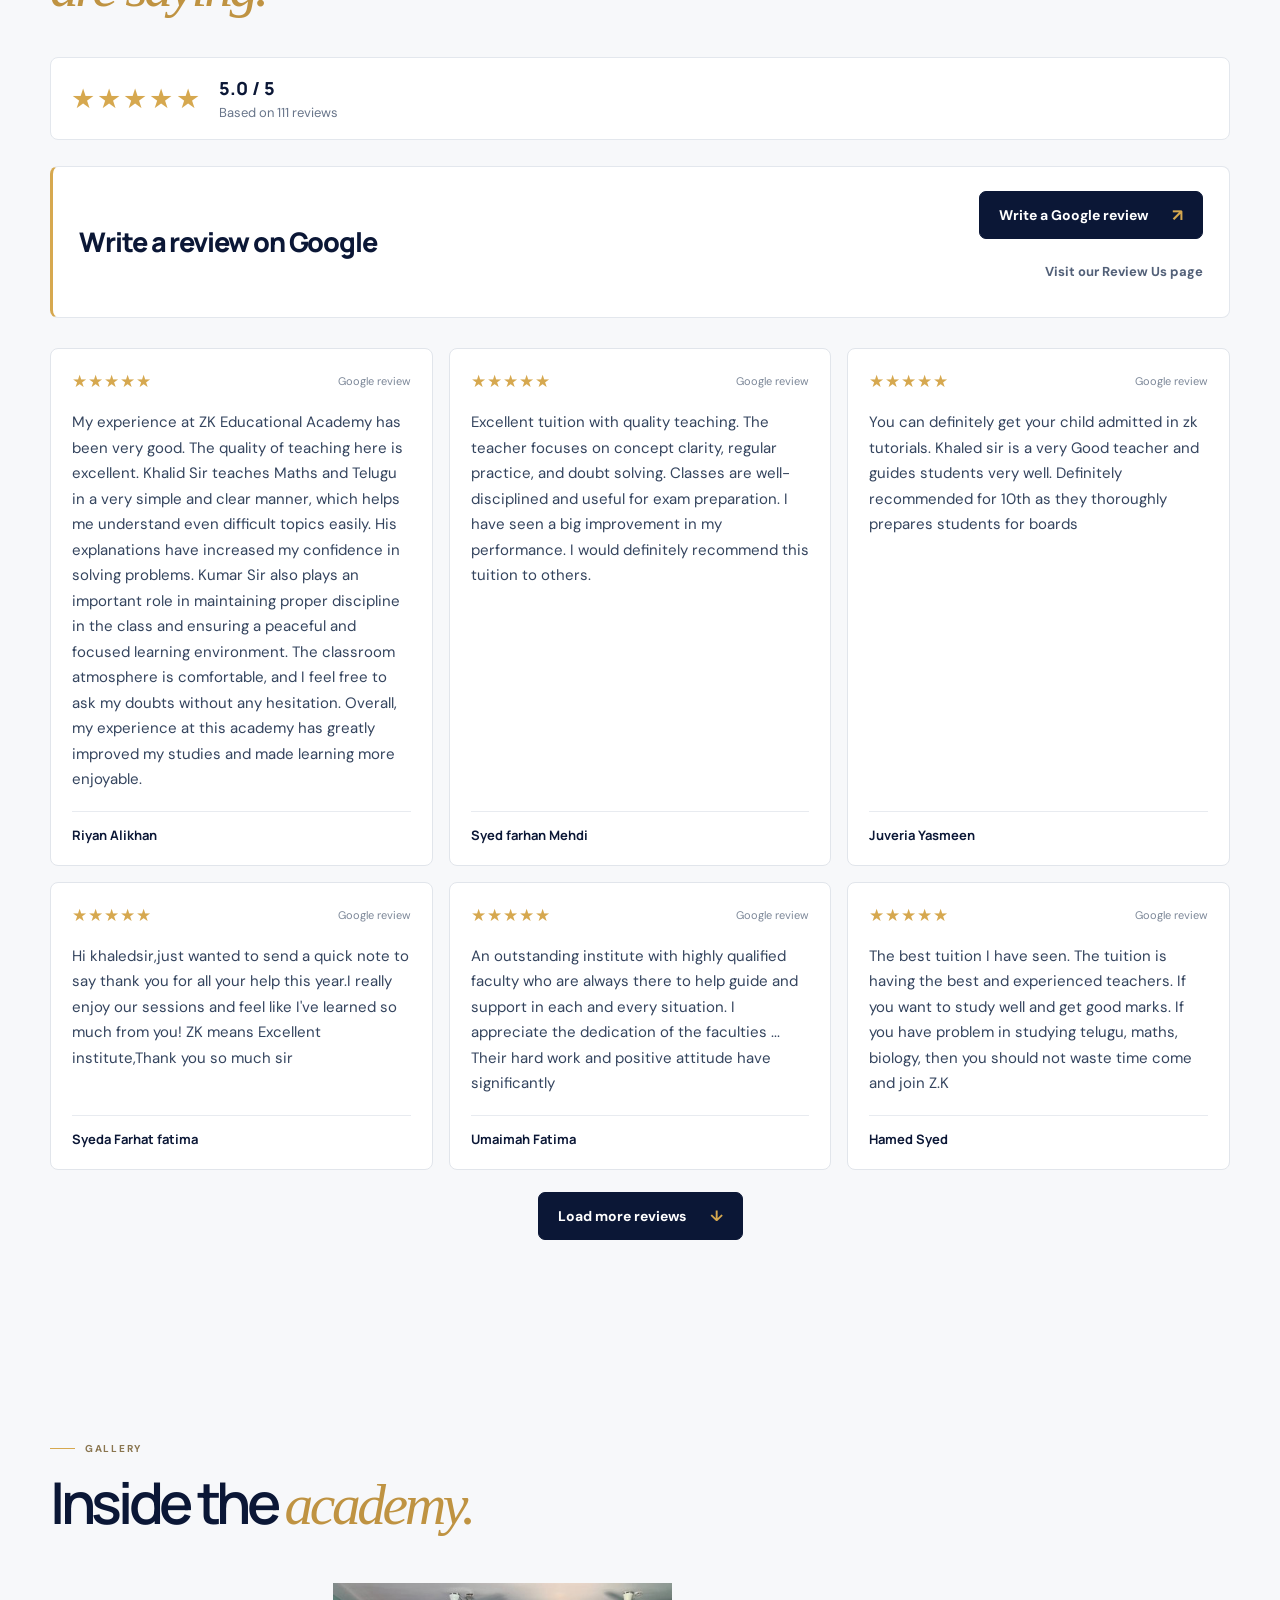
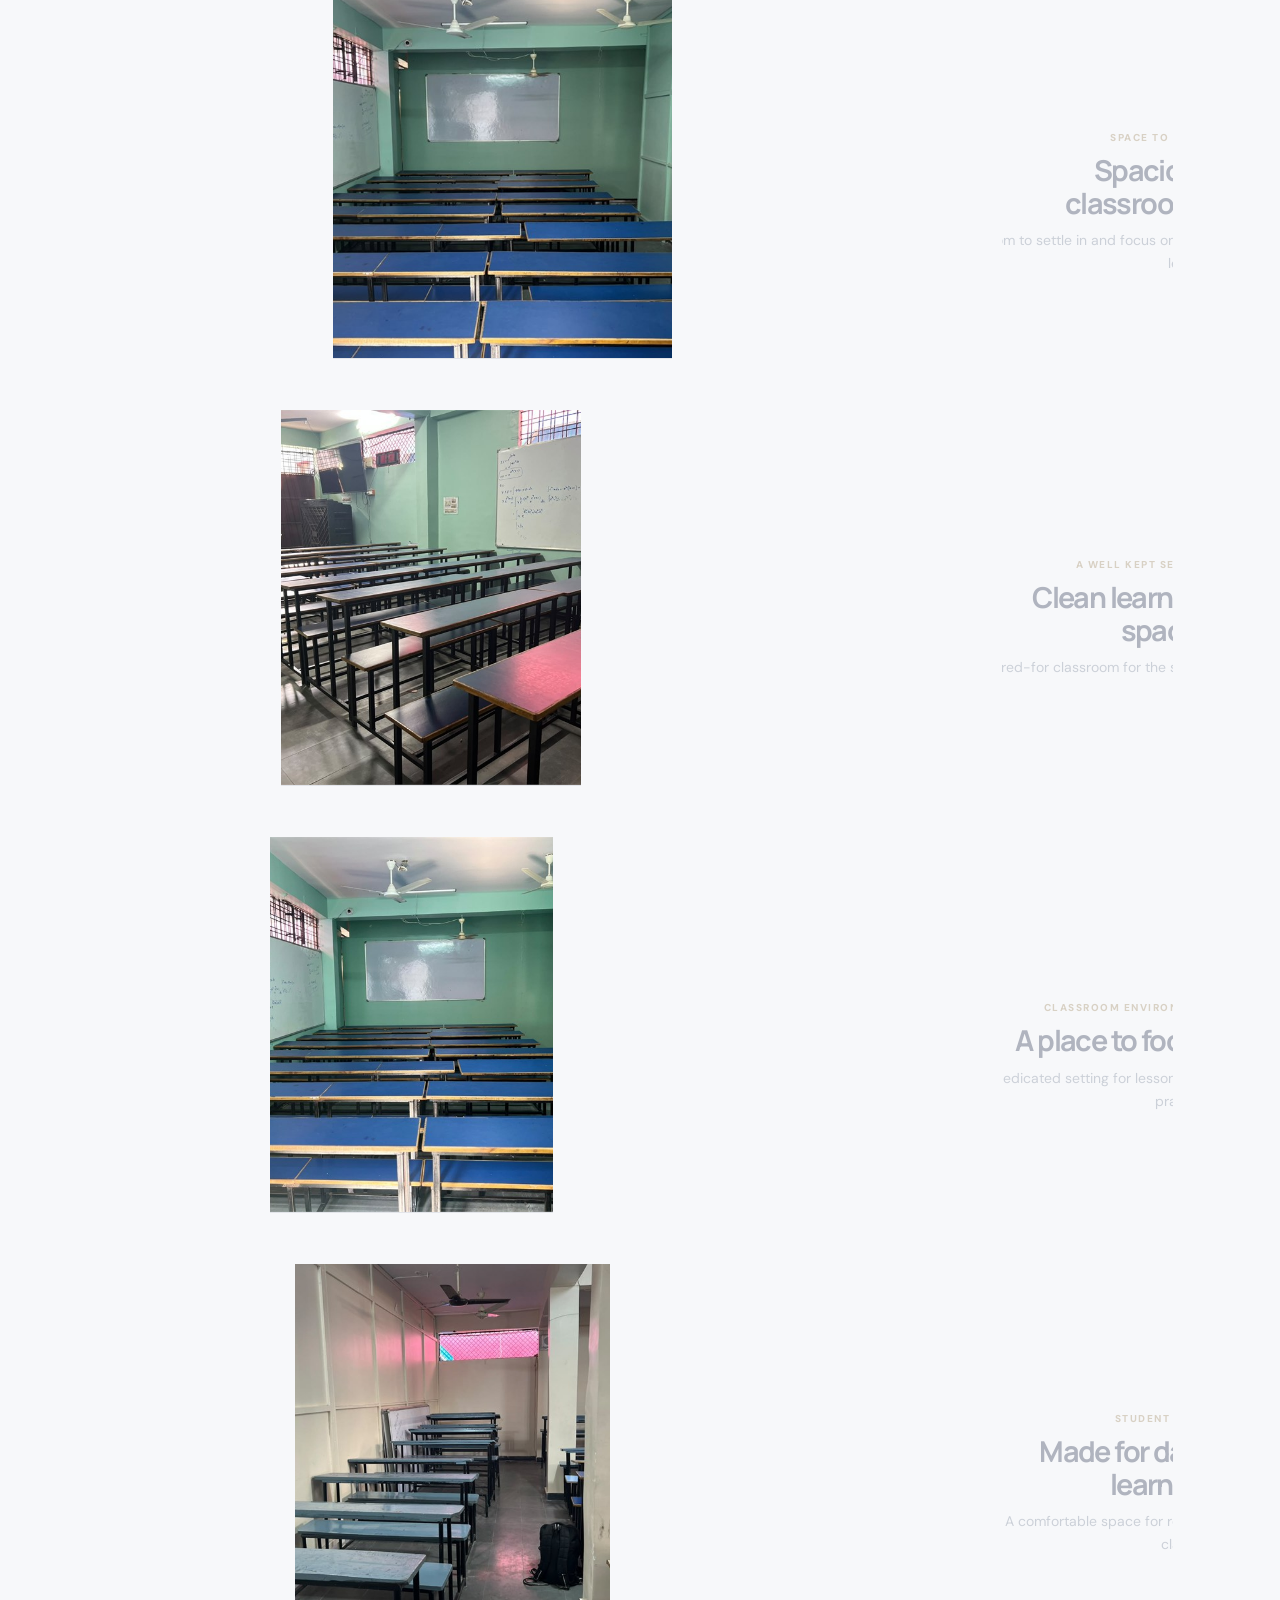
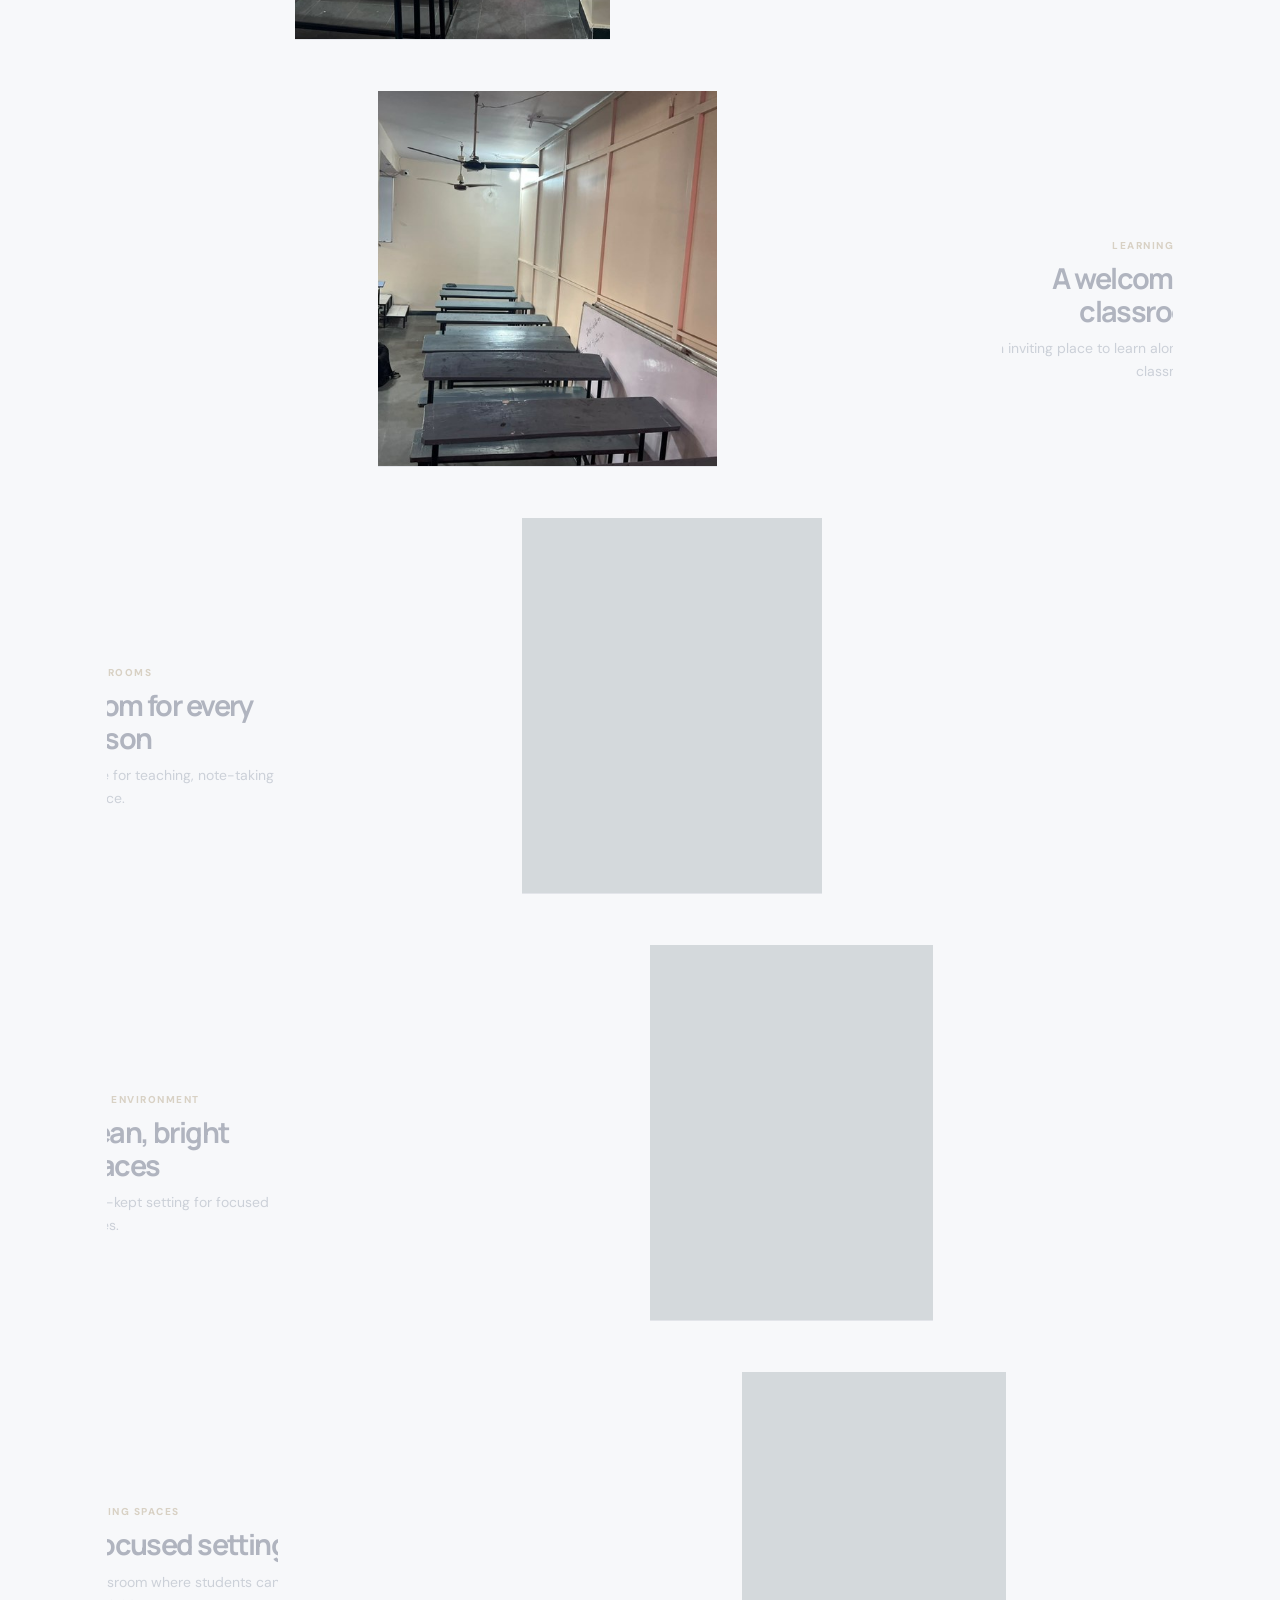
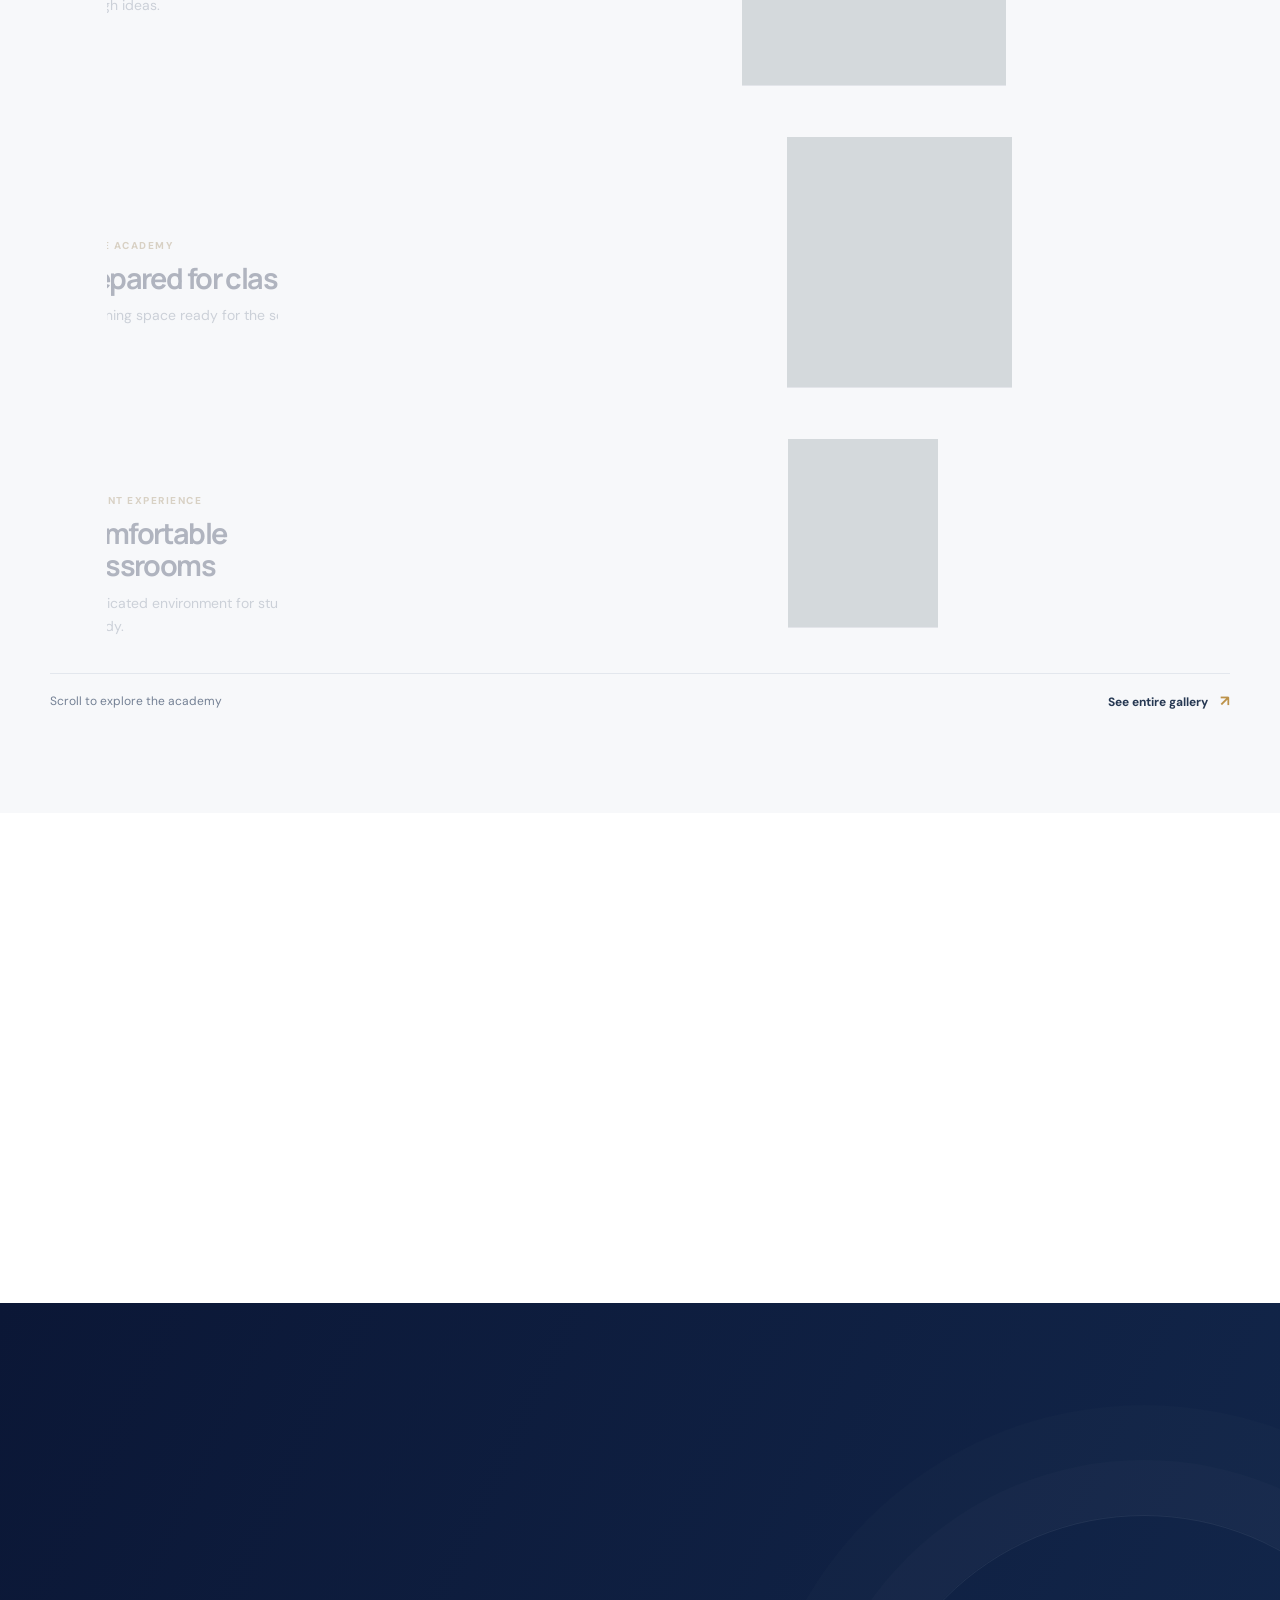
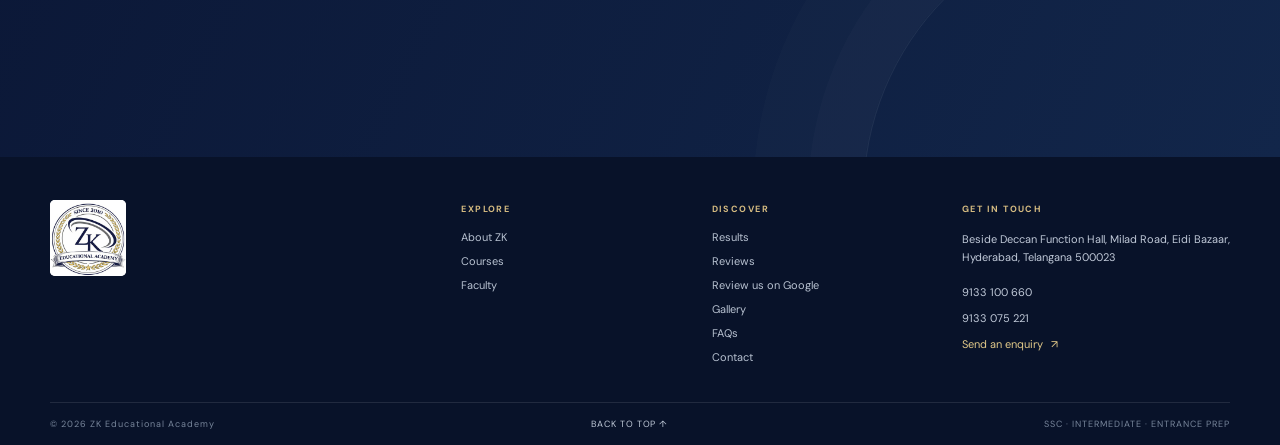
==== commit fc32490a: "Add files via upload" ====
--- a/index.html
+++ b/index.html
@@ -4,8 +4,8 @@
   <meta charset="utf-8">
   <meta name="viewport" content="width=device-width, initial-scale=1">
   <meta name="theme-color" content="#0b1736">
-  <link rel="icon" type="image/jpeg" href="/assets/optimized/zk-logo-256.jpeg">
-  <link rel="apple-touch-icon" href="/assets/optimized/zk-logo-256.jpeg">
+  <link rel="icon" type="image/jpeg" href="/assets/zk-logo.jpeg?v=2">
+  <link rel="apple-touch-icon" href="/assets/zk-logo.jpeg?v=2">
   <meta name="description" content="ZK Educational Academy offers SSC tuition for Classes 6–10 and Intermediate MPC 1st and 2nd year in Eidi Bazaar, Hyderabad. Call 9133 100 660.">
   <link rel="canonical" href="https://zkeducationalacademy.in/">
   <meta property="og:type" content="website">
@@ -116,7 +116,7 @@
     </div></div></section>
     <section class="contact-cta" id="contact"><div class="container contact-layout"><div class="contact-copy reveal"><div class="eyebrow eyebrow-light"><span class="eyebrow-line"></span> Contact</div><h2>Find the right<br><em>program for your child.</em></h2><p>Share your enquiry with ZK Academy.</p><div class="contact-actions"><a class="button button-gold" href="#enquiry">Enquire now <span>↗</span></a><a class="contact-direct" href="#enquiry">Contact the academy <span>→</span></a></div></div><form class="contact-form reveal" id="enquiry"><div class="form-heading"><span>ENQUIRY FORM</span><strong>How can we help?</strong></div><label>Your name<input type="text" name="name" autocomplete="name" placeholder="Parent or student name" required></label><label>Phone number<input type="tel" name="phone" autocomplete="tel" placeholder="Your contact number" required></label><label>Program of interest<select name="program" required><option value="" disabled selected>Select a program</option><option>SSC Classes 6–10</option><option>Intermediate Mathematics IA–IIB</option></select></label><button type="submit" class="button form-button">Continue to WhatsApp <span>↗</span></button><p class="form-note" aria-live="polite">WhatsApp opens a prefilled enquiry to 9133 100 660. Tap Send there to deliver it.</p></form></div></section>
   </main>
-  <footer class="footer"><div class="container footer-main"><div><a class="brand brand-light" href="#home" aria-label="ZK Educational Academy home"><img class="brand-logo" src="assets/optimized/zk-logo-256.jpeg" width="256" height="256" alt="ZK Educational Academy"></a></div><div class="footer-column"><span>EXPLORE</span><a href="about.html">About ZK</a><a href="#courses">Courses</a><a href="#faculty">Faculty</a></div><div class="footer-column"><span>DISCOVER</span><a href="#progress">Results</a><a href="#reviews">Reviews</a><a href="review-us.html">Review us on Google</a><a href="review-us.html">Review us</a><a href="#gallery">Gallery</a><a href="#faq">FAQs</a><a href="#contact">Contact</a></div><div class="footer-column footer-contact"><span>GET IN TOUCH</span><p class="footer-address">Beside Deccan Function Hall, Milad Road, Eidi Bazaar, Hyderabad, Telangana 500023</p><a href="tel:+919133100660">9133 100 660</a><a href="tel:+919133075221">9133 075 221</a><a href="#contact">Send an enquiry <span>↗</span></a></div></div><div class="container footer-bottom"><span>© <span id="year"></span> ZK Educational Academy</span><a href="#top">BACK TO TOP ↑</a><span>SSC · INTERMEDIATE · ENTRANCE PREP</span></div></footer>
+  <footer class="footer"><div class="container footer-main"><div><a class="brand brand-light" href="#home" aria-label="ZK Educational Academy home"><img class="brand-logo" src="assets/optimized/zk-logo-256.jpeg" width="256" height="256" alt="ZK Educational Academy"></a></div><div class="footer-column"><span>EXPLORE</span><a href="about.html">About ZK</a><a href="#courses">Courses</a><a href="#faculty">Faculty</a></div><div class="footer-column"><span>DISCOVER</span><a href="#progress">Results</a><a href="#reviews">Reviews</a><a href="review-us.html">Review us on Google</a><a href="#gallery">Gallery</a><a href="#faq">FAQs</a><a href="#contact">Contact</a></div><div class="footer-column footer-contact"><span>GET IN TOUCH</span><p class="footer-address">Beside Deccan Function Hall, Milad Road, Eidi Bazaar, Hyderabad, Telangana 500023</p><a href="tel:+919133100660">9133 100 660</a><a href="tel:+919133075221">9133 075 221</a><a href="#contact">Send an enquiry <span>↗</span></a></div></div><div class="container footer-bottom"><span>© <span id="year"></span> ZK Educational Academy</span><a href="#top">BACK TO TOP ↑</a><span>SSC · INTERMEDIATE · ENTRANCE PREP</span></div></footer>
   <script src="script.js" defer></script>
   <script>
     (() => {
